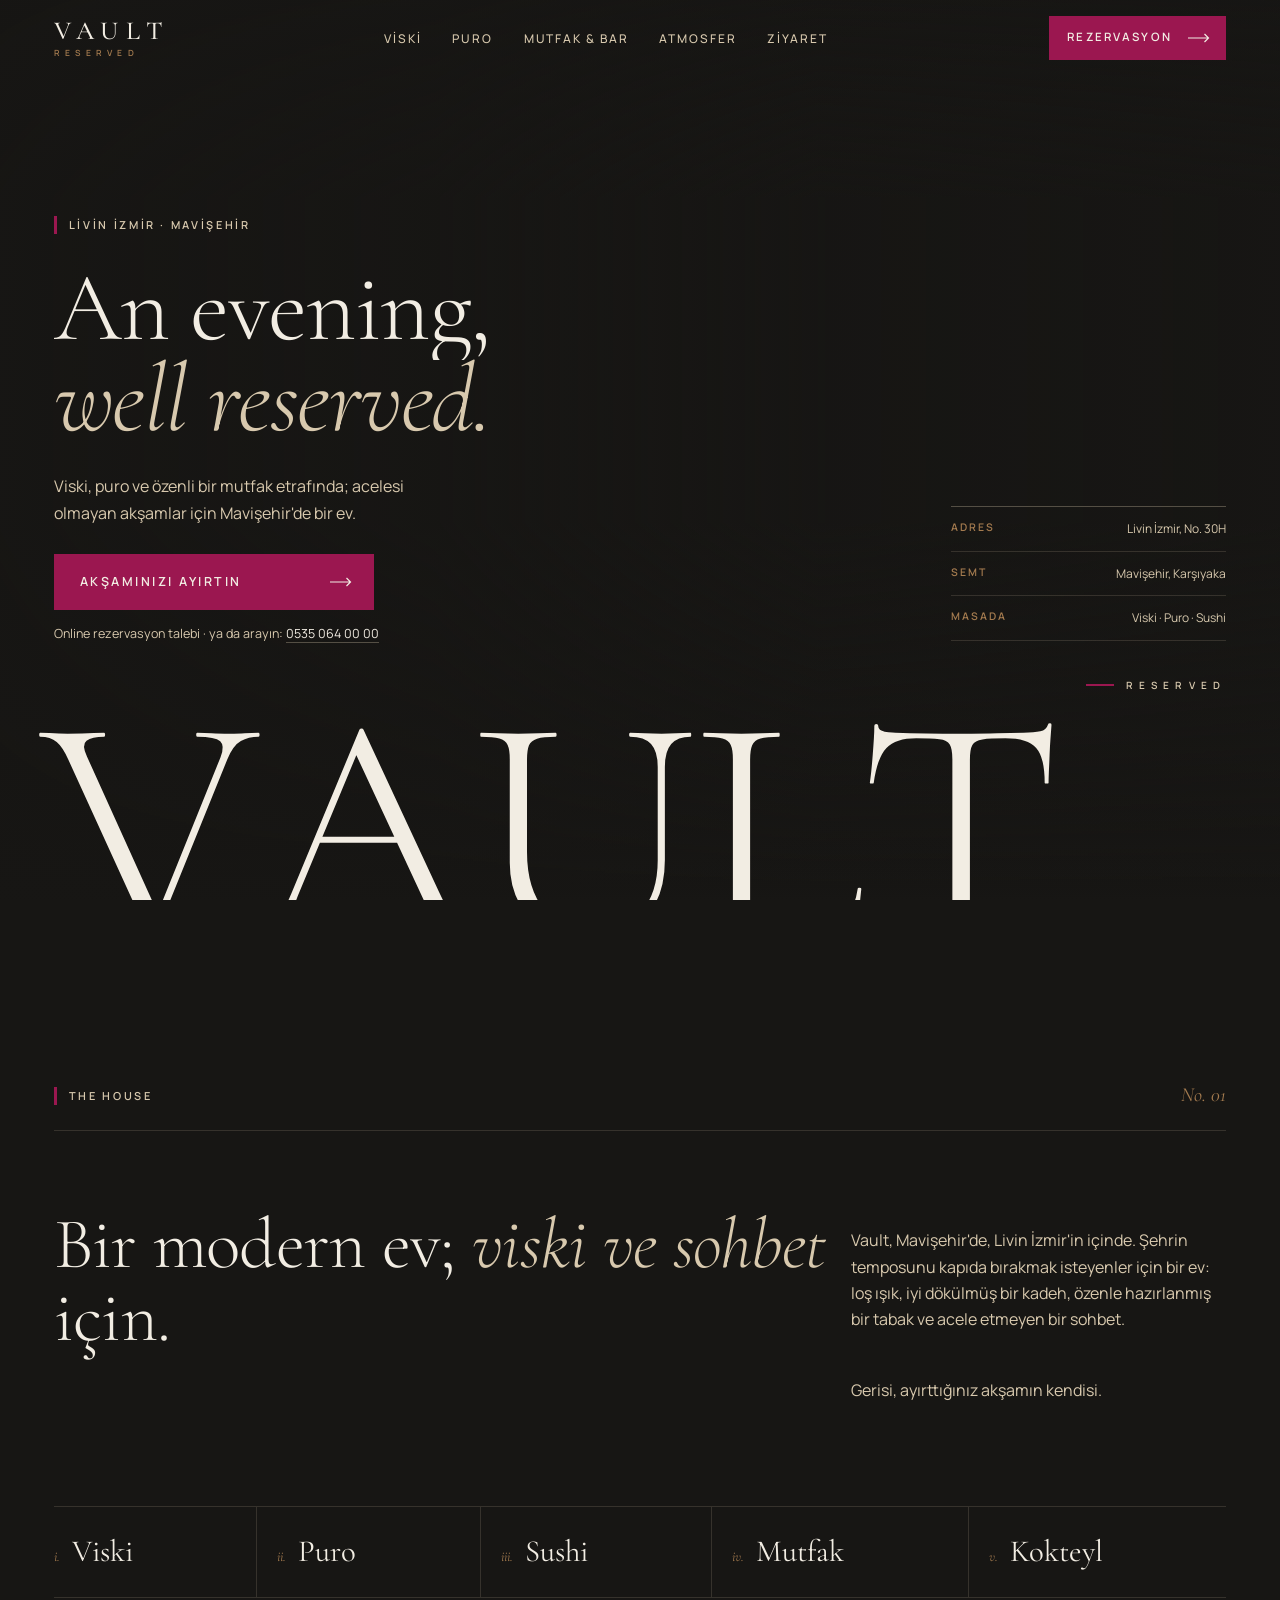
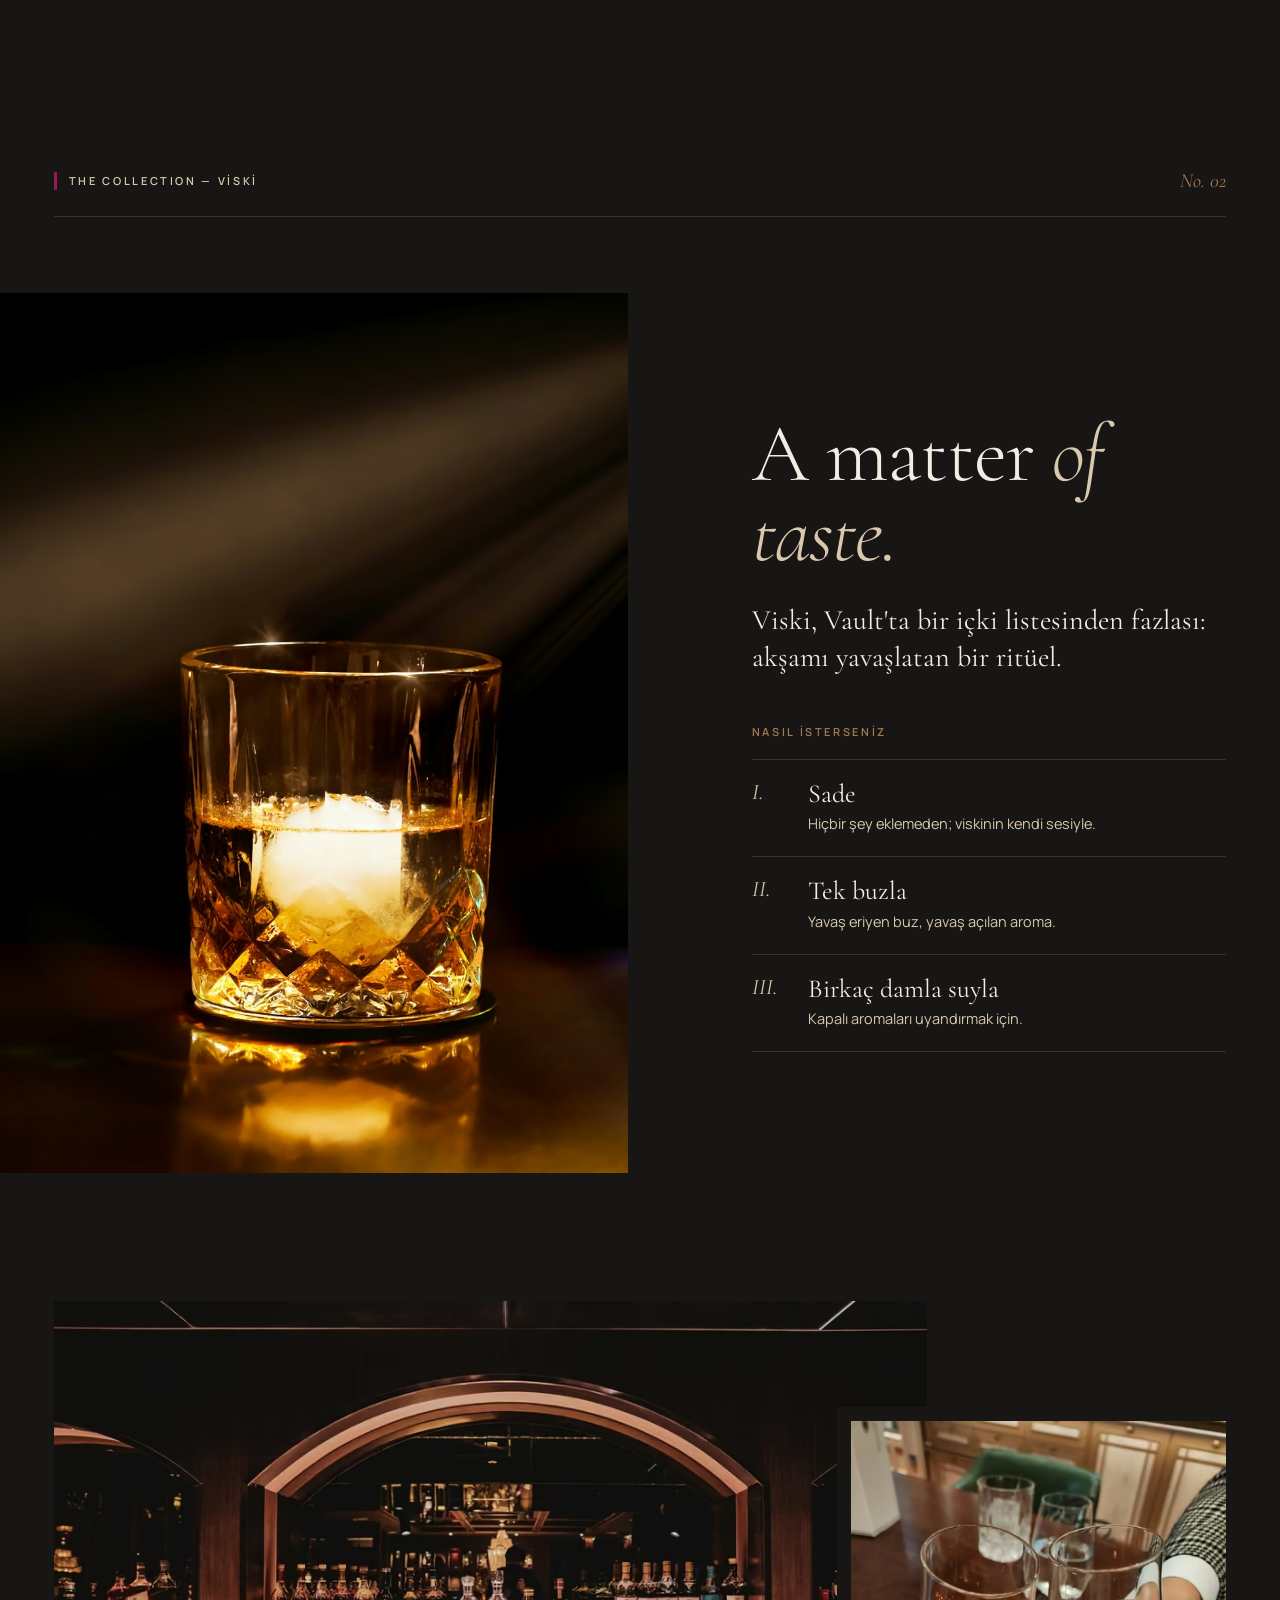
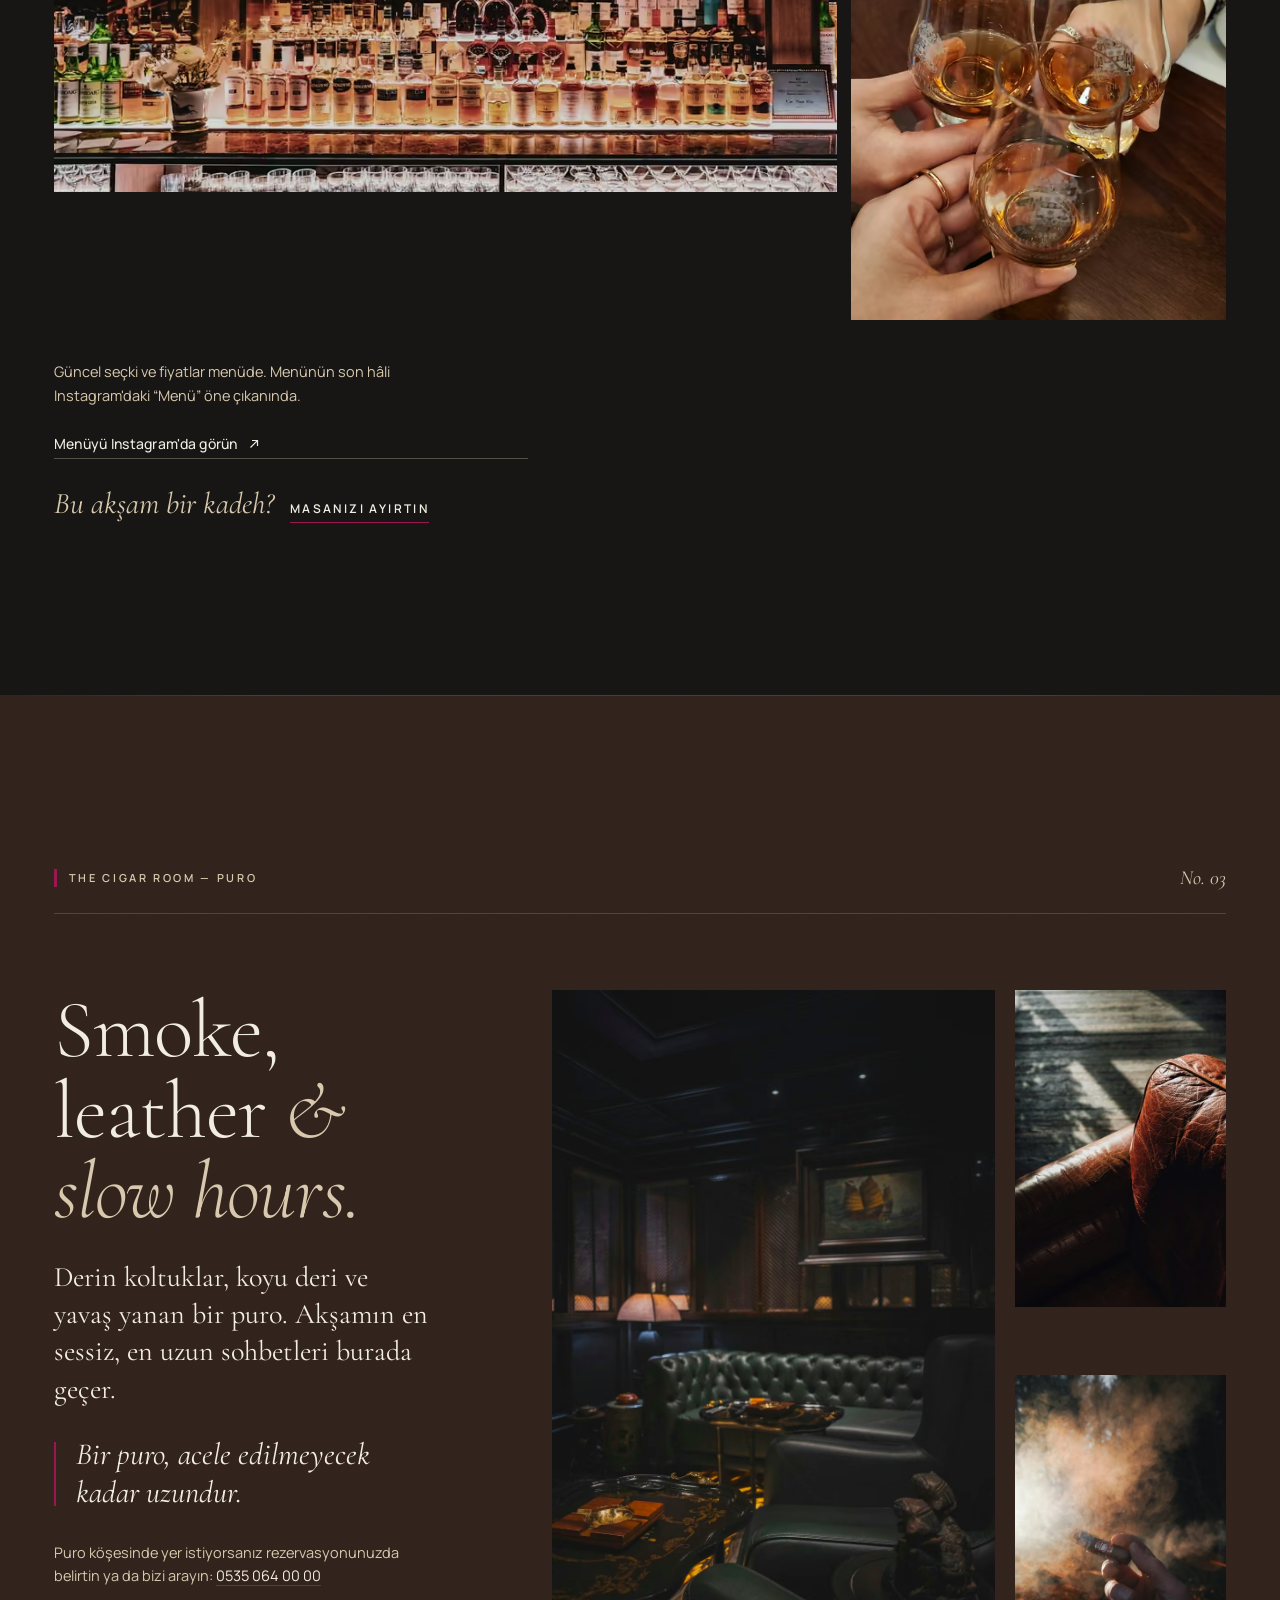
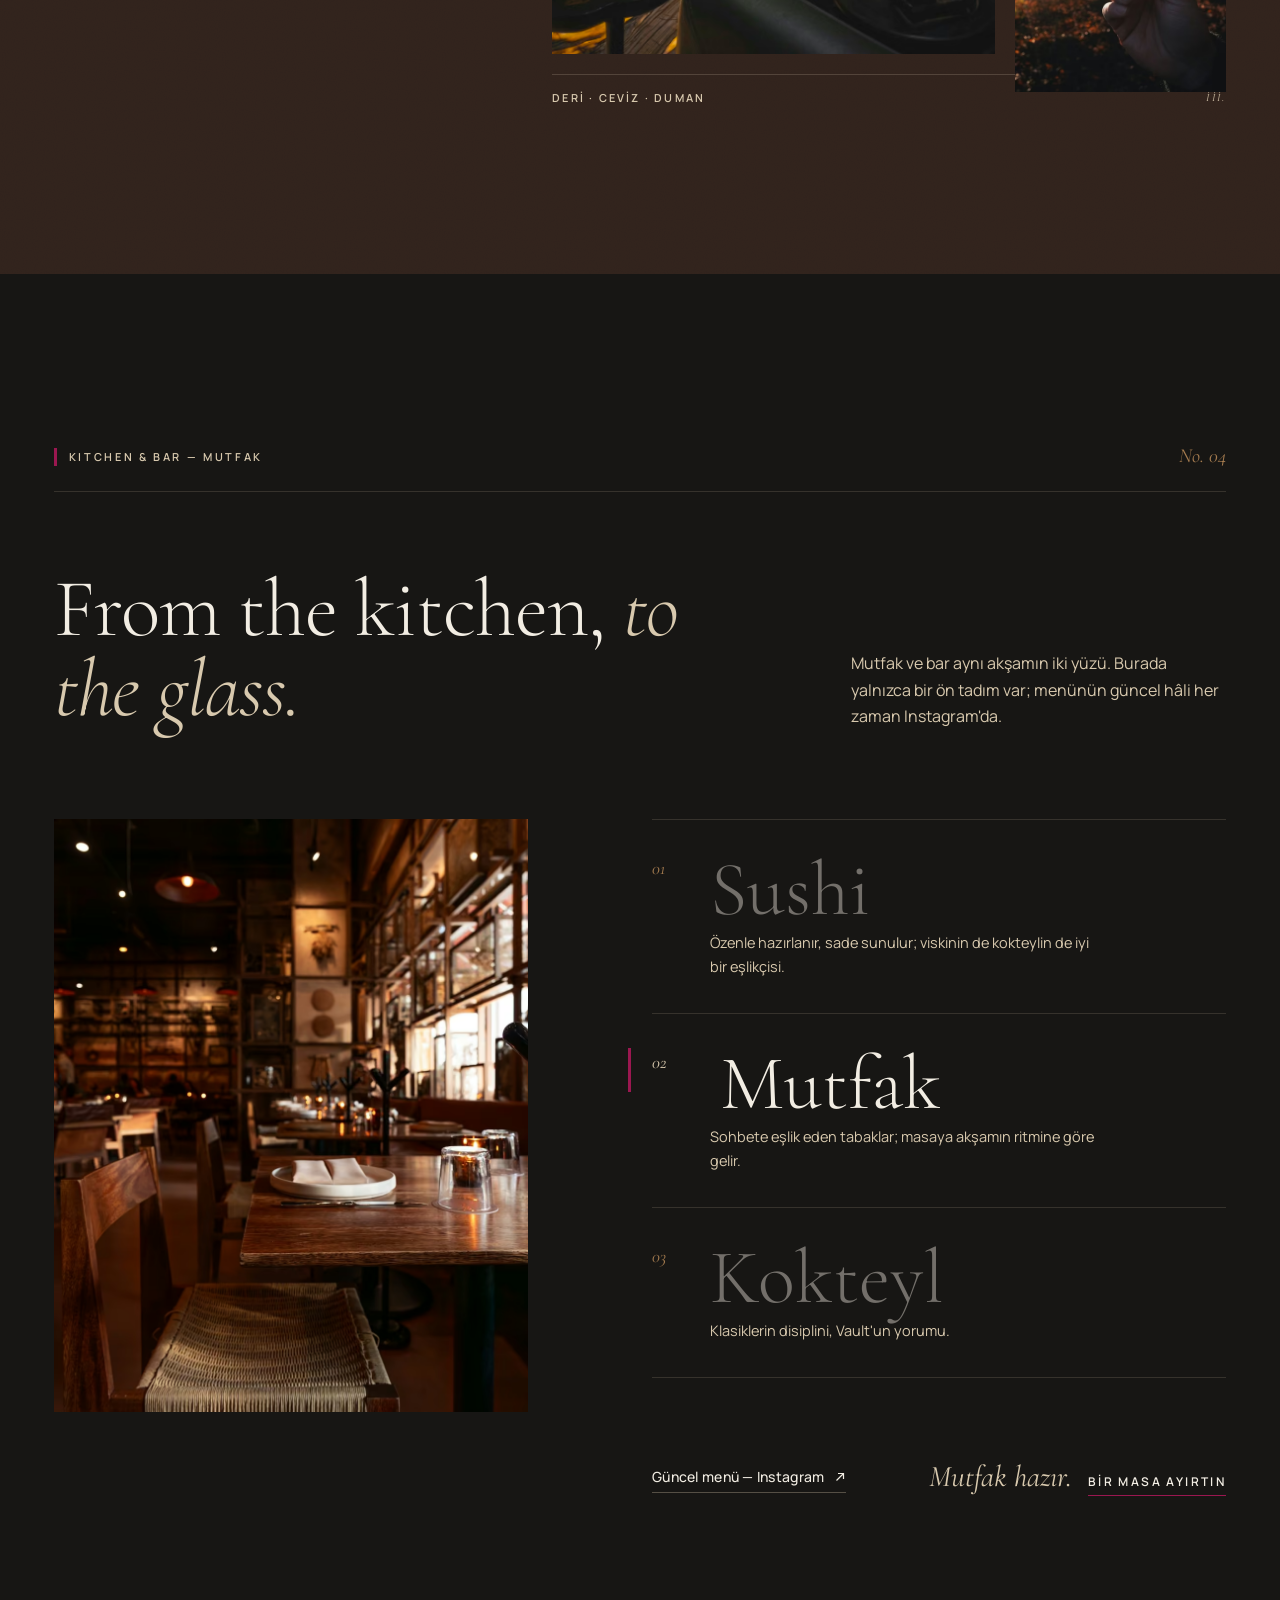
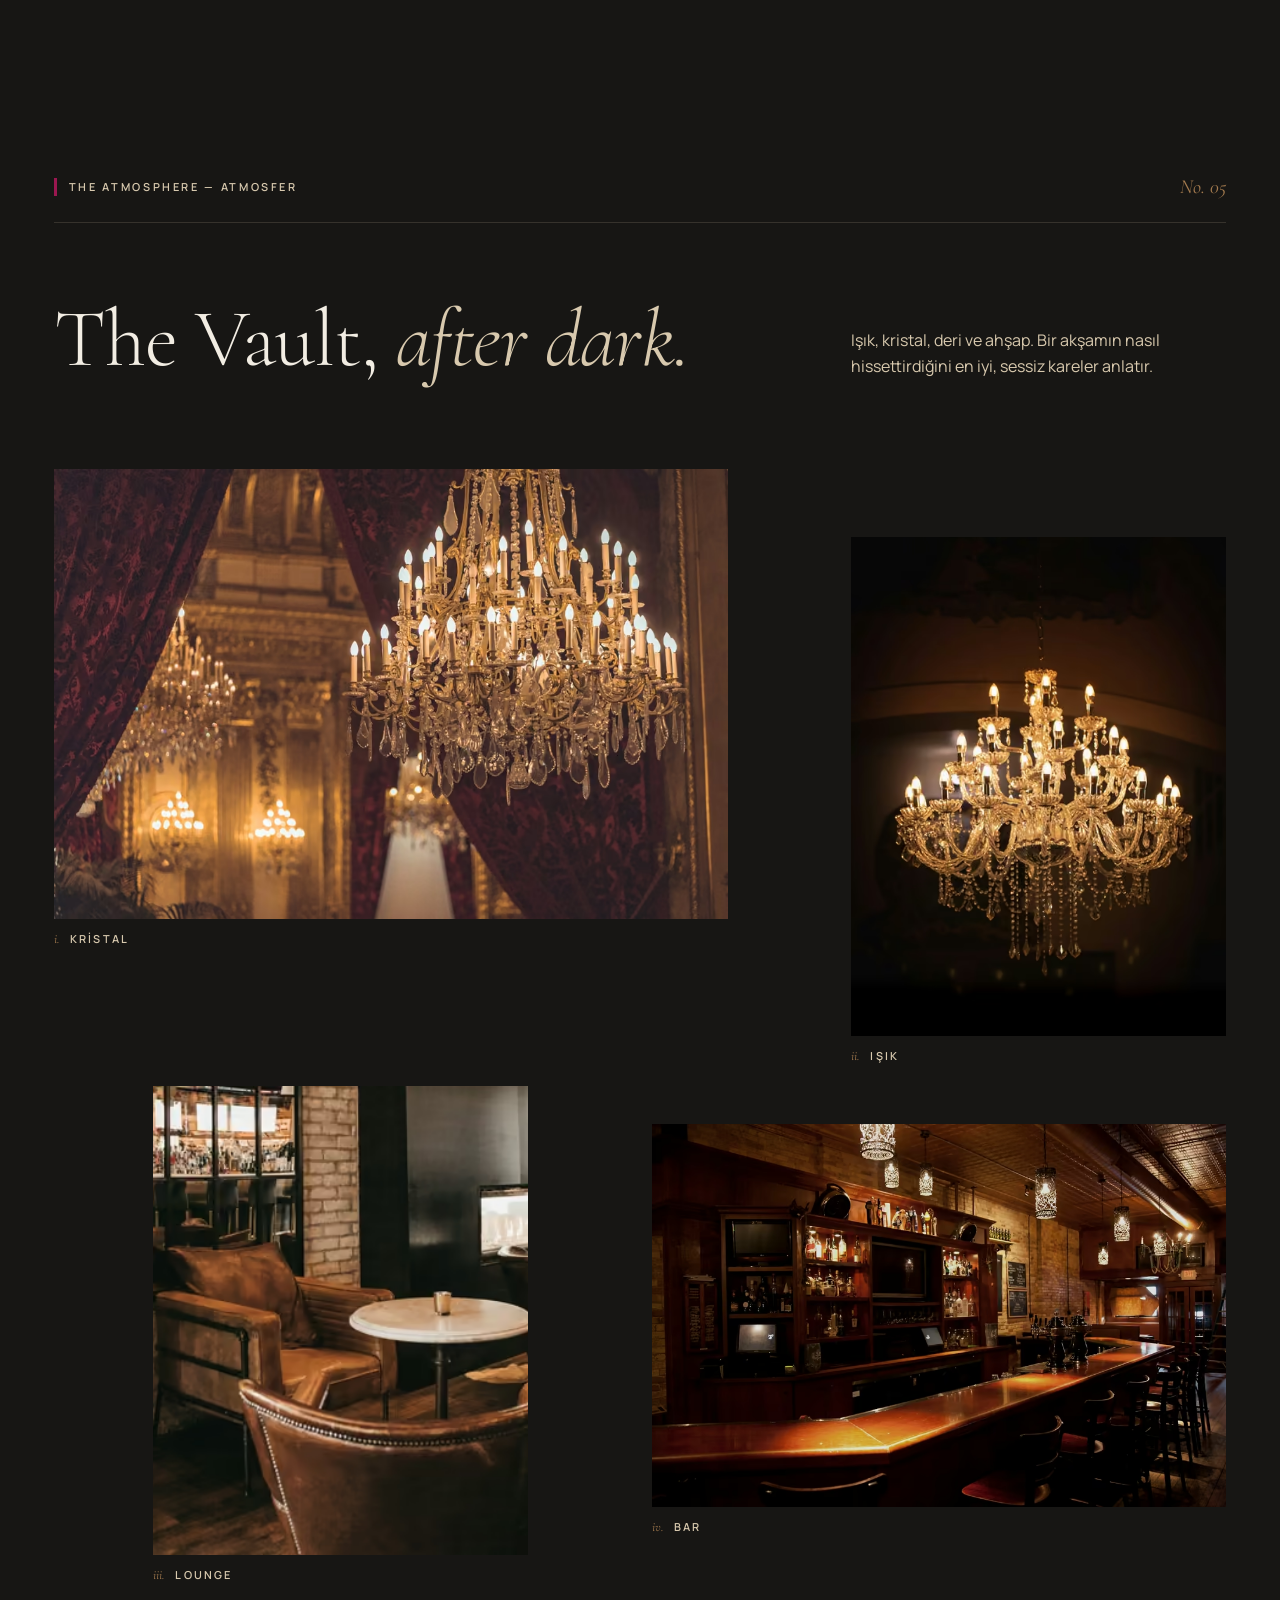
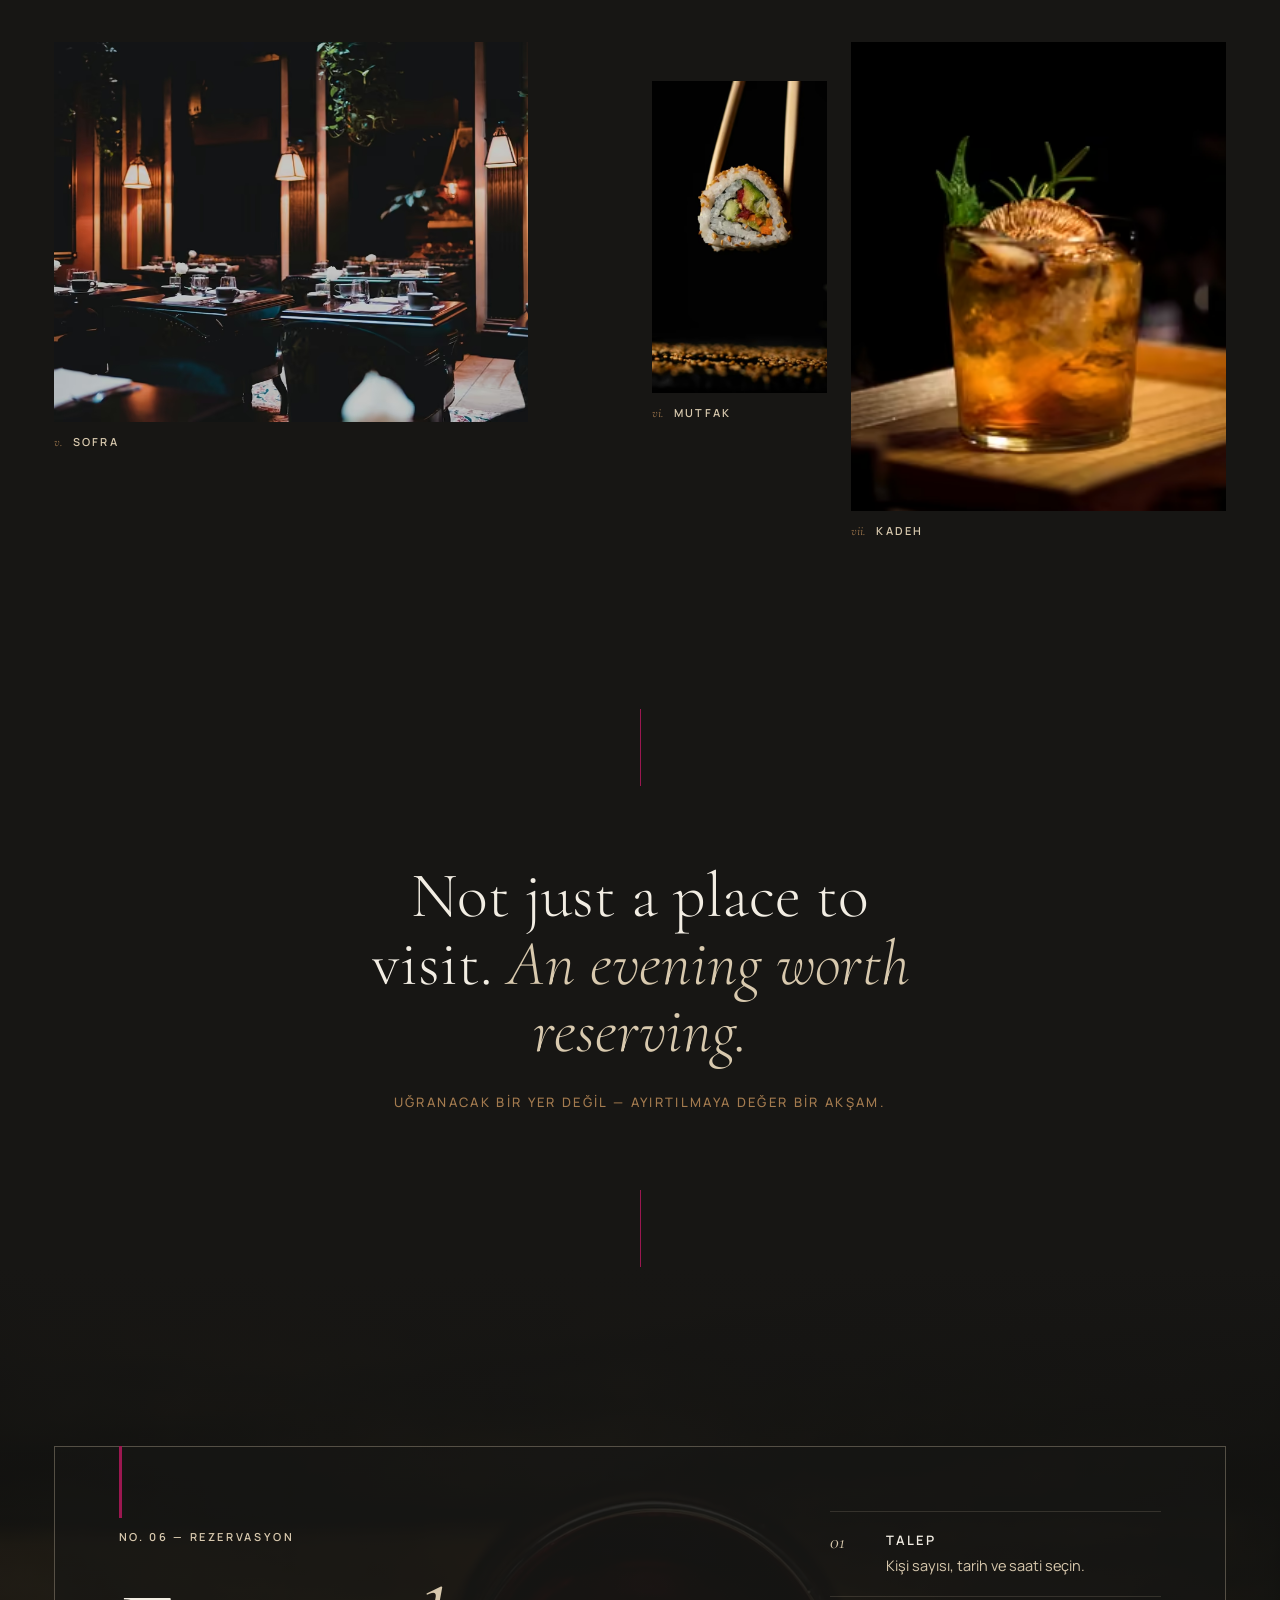
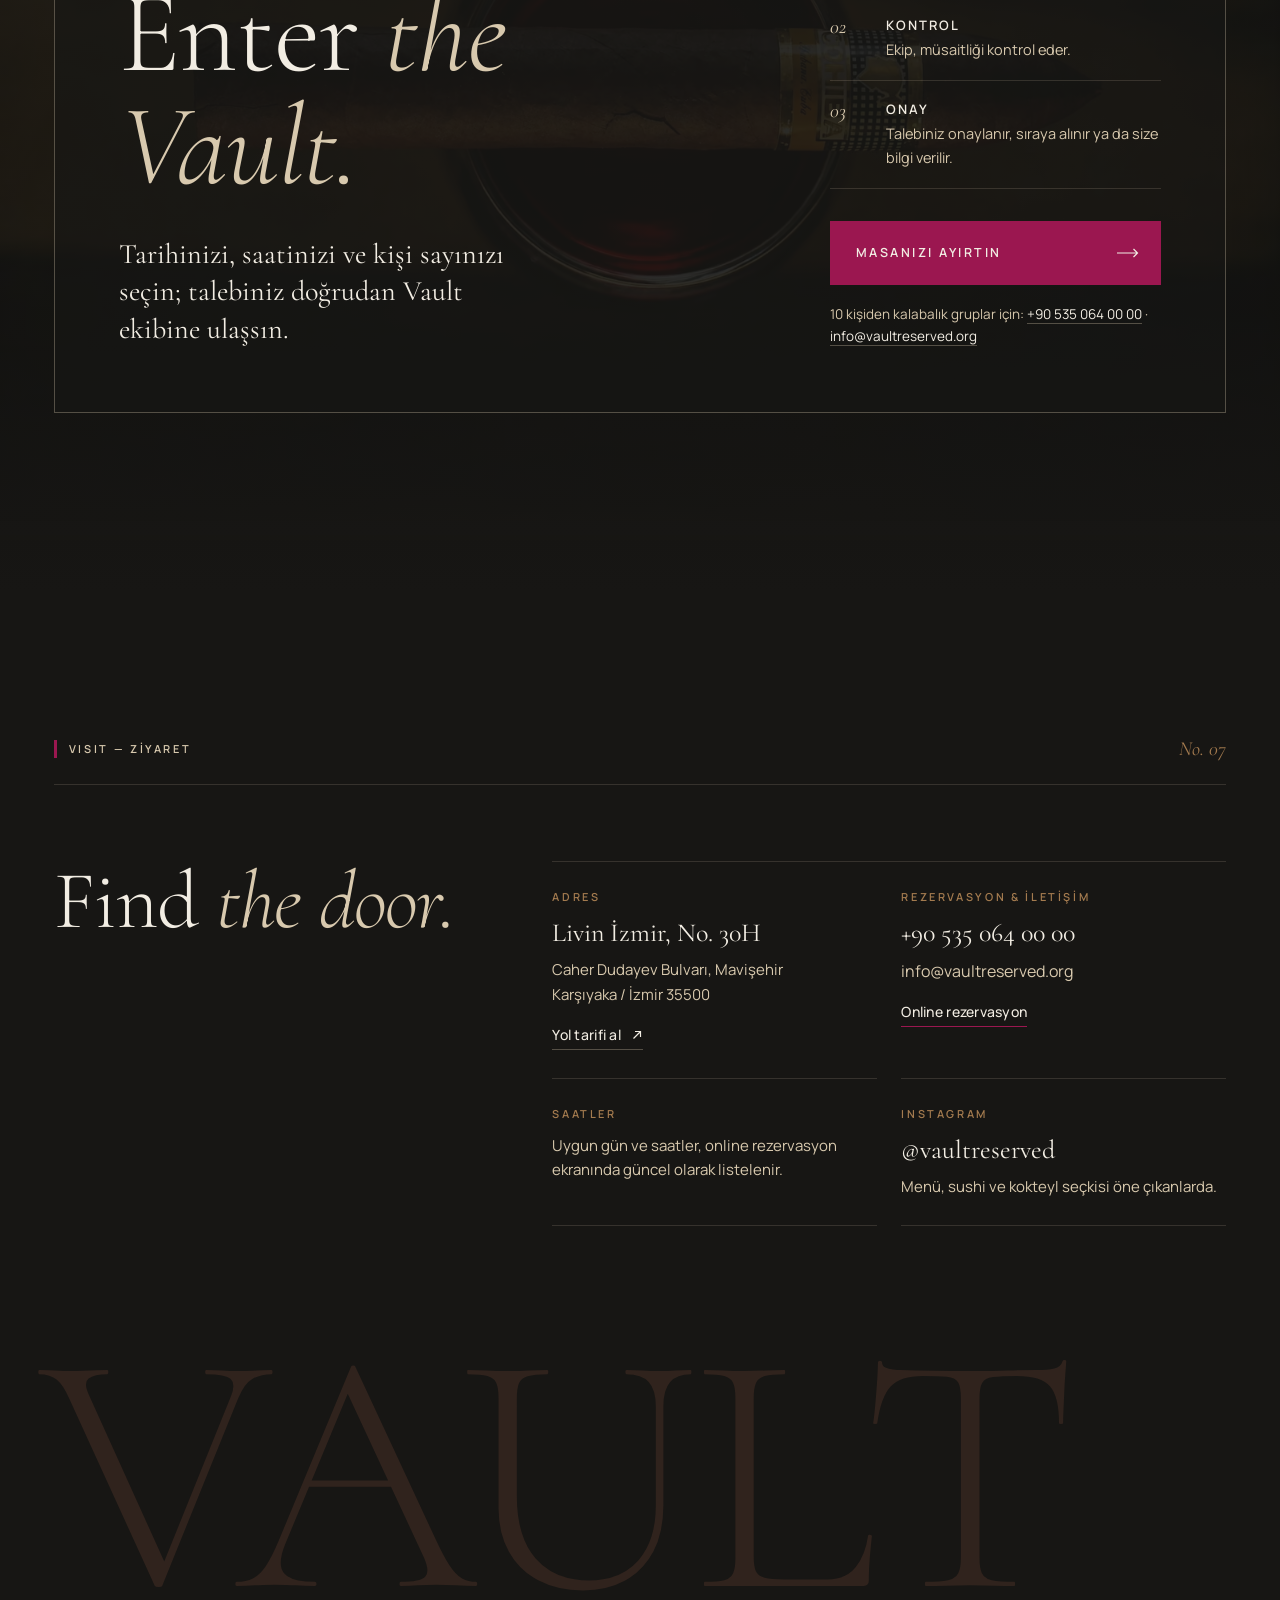
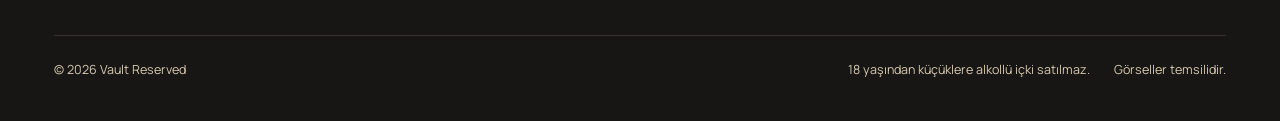
==== index.html @ 233e77c3 "Build Vault Reserved website Single-page, reservation-focused site for Vault (Livin İzmir, Mavişehir" ====
<!doctype html>
<html lang="tr">
<head>
  <meta charset="utf-8">
  <meta name="viewport" content="width=device-width, initial-scale=1, viewport-fit=cover">
  <title>Vault Reserved — Viski, Puro & Mutfak | Mavişehir, İzmir</title>
  <meta name="description" content="Vault Reserved: Livin İzmir'de, Mavişehir'de viski, puro, sushi ve kokteyl etrafında kurulan bir akşam. Masanızı online ayırtın.">
  <meta name="theme-color" content="#171614">
  <meta name="format-detection" content="telephone=no">
  <link rel="icon" href="favicon.svg" type="image/svg+xml">
  <link rel="apple-touch-icon" href="apple-touch-icon.png">

  <meta property="og:type" content="website">
  <meta property="og:locale" content="tr_TR">
  <meta property="og:site_name" content="Vault Reserved">
  <meta property="og:title" content="Vault Reserved — An evening, well reserved.">
  <meta property="og:description" content="Mavişehir, Livin İzmir'de viski, puro ve özenli bir mutfak. Masanızı online ayırtın.">
  <meta property="og:image" content="assets/img/og.jpg">
  <meta property="og:image:width" content="1200">
  <meta property="og:image:height" content="630">
  <meta name="twitter:card" content="summary_large_image">

  <link rel="preconnect" href="https://checkandplace.com">
  <link rel="preload" href="assets/fonts/cormorant-latin.woff2" as="font" type="font/woff2" crossorigin>
  <link rel="preload" href="assets/fonts/manrope-latin.woff2" as="font" type="font/woff2" crossorigin>
  <link rel="preload" as="image" type="image/avif" href="assets/img/hero-portrait-900.avif" media="(max-width: 767px) and (orientation: portrait)" fetchpriority="high">
  <link rel="preload" as="image" type="image/avif" imagesrcset="assets/img/hero-960.avif 960w, assets/img/hero-1600.avif 1600w, assets/img/hero-2400.avif 2400w" imagesizes="100vw" media="(min-width: 768px), (orientation: landscape)" fetchpriority="high">

  <link rel="stylesheet" href="assets/css/main.css">
  <script>document.documentElement.classList.add('js')</script>

  <script type="application/ld+json">
  {
    "@context": "https://schema.org",
    "@type": ["Restaurant", "BarOrPub"],
    "name": "Vault Reserved",
    "alternateName": "VAULT",
    "description": "Bir modern ev, viski ve sohbet için. Mavişehir, Livin İzmir'de viski, puro, sushi ve kokteyl.",
    "servesCuisine": ["Sushi"],
    "telephone": "+90 535 064 00 00",
    "email": "info@vaultreserved.org",
    "acceptsReservations": "https://checkandplace.com/public/request/vault/vault/077973045f6b?template=2&background=full&font=mono-space&campaignCode=online",
    "address": {
      "@type": "PostalAddress",
      "streetAddress": "Caher Dudayev Bulvarı, Livin İzmir No: 30H",
      "addressLocality": "Karşıyaka",
      "addressRegion": "İzmir",
      "postalCode": "35500",
      "addressCountry": "TR"
    },
    "sameAs": ["https://www.instagram.com/vaultreserved/"]
  }
  </script>
</head>
<body>
  <svg width="0" height="0" style="position:absolute" aria-hidden="true" focusable="false">
    <symbol id="i-arrow" viewBox="0 0 22 10"><path d="M0 5h20.5M16.5 1l4 4-4 4" fill="none" stroke="currentColor" stroke-width="1.2"/></symbol>
    <symbol id="i-out" viewBox="0 0 12 12"><path d="M2.5 9.5l7-7M4 2.5h5.5V8" fill="none" stroke="currentColor" stroke-width="1.2"/></symbol>
    <symbol id="i-phone" viewBox="0 0 24 24"><path d="M5.5 3.5h3.6l1.8 4.6-2.4 1.6a11.5 11.5 0 0 0 5.8 5.8l1.6-2.4 4.6 1.8v3.6a1.9 1.9 0 0 1-2 1.9A16.6 16.6 0 0 1 3.6 5.5a1.9 1.9 0 0 1 1.9-2z" fill="none" stroke="currentColor" stroke-width="1.3" stroke-linejoin="round"/></symbol>
    <symbol id="i-close" viewBox="0 0 24 24"><path d="M5 5l14 14M19 5L5 19" fill="none" stroke="currentColor" stroke-width="1.3"/></symbol>
  </svg>

  <a class="skip-link" href="#icerik">İçeriğe geç</a>

  <!-- ================= NAV ================= -->
  <header class="nav" id="nav">
    <div class="wrap nav__inner">
      <a class="wordmark" href="#top" aria-label="Vault Reserved — sayfa başı">
        <span class="wordmark__main" aria-hidden="true">VAULT</span>
        <span class="wordmark__sub" aria-hidden="true">RESERVED</span>
      </a>
      <nav aria-label="Ana menü">
        <ul class="nav__links">
          <li><a href="#viski">Viski</a></li>
          <li><a href="#puro">Puro</a></li>
          <li><a href="#mutfak">Mutfak &amp; Bar</a></li>
          <li><a href="#atmosfer">Atmosfer</a></li>
          <li><a href="#ziyaret">Ziyaret</a></li>
        </ul>
      </nav>
      <div class="nav__actions">
        <a class="btn btn--sm nav__reserve" href="https://checkandplace.com/public/request/vault/vault/077973045f6b?template=2&amp;background=full&amp;font=mono-space&amp;campaignCode=online" target="_blank" rel="noopener" data-reserve>
          <span>Rezervasyon</span>
          <svg class="btn__arrow" aria-hidden="true"><use href="#i-arrow"/></svg>
        </a>
        <button class="nav__menu" type="button" aria-haspopup="dialog" aria-controls="menu" data-menu-open>
          <span>Menü</span>
          <span class="nav__menu-icon" aria-hidden="true"><span></span><span></span></span>
        </button>
      </div>
    </div>
  </header>

  <dialog class="menu" id="menu" aria-label="Menü">
    <div class="menu__top">
      <a class="wordmark" href="#top" data-menu-link aria-label="Vault Reserved — sayfa başı">
        <span class="wordmark__main" aria-hidden="true">VAULT</span>
        <span class="wordmark__sub" aria-hidden="true">RESERVED</span>
      </a>
      <button class="menu__close" type="button" data-menu-close>
        <span>Kapat</span>
        <svg aria-hidden="true"><use href="#i-close"/></svg>
      </button>
    </div>
    <nav class="menu__list" aria-label="Mobil menü">
      <a href="#viski" data-menu-link><span class="numeral">01</span>Viski</a>
      <a href="#puro" data-menu-link><span class="numeral">02</span>Puro</a>
      <a href="#mutfak" data-menu-link><span class="numeral">03</span>Mutfak &amp; Bar</a>
      <a href="#atmosfer" data-menu-link><span class="numeral">04</span>Atmosfer</a>
      <a href="#ziyaret" data-menu-link><span class="numeral">05</span>Ziyaret</a>
    </nav>
    <div class="menu__foot">
      <a class="btn btn--block" href="https://checkandplace.com/public/request/vault/vault/077973045f6b?template=2&amp;background=full&amp;font=mono-space&amp;campaignCode=online" target="_blank" rel="noopener" data-reserve>
        <span>Masanızı Ayırtın</span>
        <svg class="btn__arrow" aria-hidden="true"><use href="#i-arrow"/></svg>
      </a>
      <div class="menu__contact">
        <a href="tel:+905350640000">+90 535 064 00 00</a>
        <a href="https://www.instagram.com/vaultreserved/" target="_blank" rel="noopener">@vaultreserved</a>
      </div>
    </div>
  </dialog>

  <main id="icerik">
    <!-- ================= HERO ================= -->
    <section class="hero" id="top" aria-labelledby="hero-title">
      <div class="hero__media">
        <picture>
          <source media="(max-width: 767px) and (orientation: portrait)" type="image/avif" srcset="assets/img/hero-portrait-600.avif 600w, assets/img/hero-portrait-900.avif 900w" sizes="100vw">
          <source media="(max-width: 767px) and (orientation: portrait)" type="image/webp" srcset="assets/img/hero-portrait-600.webp 600w, assets/img/hero-portrait-900.webp 900w" sizes="100vw">
          <source type="image/avif" srcset="assets/img/hero-960.avif 960w, assets/img/hero-1600.avif 1600w, assets/img/hero-2400.avif 2400w" sizes="100vw">
          <source type="image/webp" srcset="assets/img/hero-960.webp 960w, assets/img/hero-1600.webp 1600w, assets/img/hero-2400.webp 2400w" sizes="100vw">
          <img src="assets/img/hero-1600.webp" width="2600" height="1733" alt="Loş ışıklı bar; arkada aydınlatılmış viski rafları, önde ahşap bar tabureleri" fetchpriority="high" decoding="async">
        </picture>
      </div>

      <div class="wrap hero__inner">
        <div class="hero__brand" aria-hidden="true">
          <div class="hero__mast"><span style="--i:0">V</span><span style="--i:1">A</span><span style="--i:2">U</span><span style="--i:3">L</span><span style="--i:4">T</span></div>
          <div class="hero__reserved hero__fade" style="--d:900ms">RESERVED</div>
        </div>

        <div class="hero__content">
          <p class="eyebrow eyebrow--ribbon hero__fade" style="--d:200ms">Livin İzmir · Mavişehir</p>
          <h1 class="hero__title" id="hero-title" lang="en">
            <span class="line"><span>An evening,</span></span>
            <span class="line"><span><em>well reserved.</em></span></span>
          </h1>
          <p class="hero__sub hero__fade" style="--d:520ms">Viski, puro ve özenli bir mutfak etrafında; acelesi olmayan akşamlar için Mavişehir'de bir ev.</p>
          <div class="hero__cta hero__fade" style="--d:680ms" id="hero-cta">
            <a class="btn" href="https://checkandplace.com/public/request/vault/vault/077973045f6b?template=2&amp;background=full&amp;font=mono-space&amp;campaignCode=online" target="_blank" rel="noopener" data-reserve>
              <span>Akşamınızı Ayırtın</span>
              <svg class="btn__arrow" aria-hidden="true"><use href="#i-arrow"/></svg>
            </a>
            <p class="hero__note">Online rezervasyon talebi · ya da arayın: <a href="tel:+905350640000">0535 064 00 00</a></p>
          </div>
        </div>

        <dl class="hero__meta hero__fade" style="--d:820ms">
          <div><dt>Adres</dt><dd>Livin İzmir, No. 30H</dd></div>
          <div><dt>Semt</dt><dd>Mavişehir, Karşıyaka</dd></div>
          <div><dt>Masada</dt><dd>Viski · Puro · Sushi</dd></div>
        </dl>
      </div>
    </section>

    <!-- ================= 01 THE HOUSE ================= -->
    <section class="section house" id="ev" aria-labelledby="ev-title">
      <div class="wrap">
        <div class="section-head" data-reveal>
          <span class="eyebrow eyebrow--ribbon" lang="en">The House</span>
          <span class="numeral">No. 01</span>
        </div>
        <div class="house__grid">
          <h2 class="house__statement" id="ev-title" data-reveal>Bir modern ev; <em>viski ve sohbet</em> için.</h2>
          <div class="house__copy" data-reveal style="--d:150ms">
            <p class="body">Vault, Mavişehir'de, Livin İzmir'in içinde. Şehrin temposunu kapıda bırakmak isteyenler için bir ev: loş ışık, iyi dökülmüş bir kadeh, özenle hazırlanmış bir tabak ve acele etmeyen bir sohbet.</p>
            <p class="body">Gerisi, ayırttığınız akşamın kendisi.</p>
          </div>
        </div>
        <ul class="index-strip" data-reveal aria-label="Vault'ta">
          <li><span class="numeral">i.</span>Viski</li>
          <li><span class="numeral">ii.</span>Puro</li>
          <li><span class="numeral">iii.</span>Sushi</li>
          <li><span class="numeral">iv.</span>Mutfak</li>
          <li><span class="numeral">v.</span>Kokteyl</li>
        </ul>
      </div>
    </section>

    <!-- ================= 02 WHISKY ================= -->
    <section class="section whisky" id="viski" aria-labelledby="viski-title">
      <div class="wrap">
        <div class="section-head" data-reveal>
          <span class="eyebrow eyebrow--ribbon"><span><span lang="en">The Collection</span> — Viski</span></span>
          <span class="numeral">No. 02</span>
        </div>

        <div class="whisky__grid">
          <figure class="media whisky__portrait" data-reveal="image">
            <picture><source type="image/avif" srcset="assets/img/whisky-sphere-480.avif 480w, assets/img/whisky-sphere-960.avif 960w, assets/img/whisky-sphere-1600.avif 1600w" sizes="(min-width: 1024px) 50vw, 100vw"><source type="image/webp" srcset="assets/img/whisky-sphere-480.webp 480w, assets/img/whisky-sphere-960.webp 960w, assets/img/whisky-sphere-1600.webp 1600w" sizes="(min-width: 1024px) 50vw, 100vw"><img src="assets/img/whisky-sphere-960.webp" width="1800" height="2520" alt="Koyu zeminde, büyük buz küreli kristal kadehte viski" loading="lazy" decoding="async"></picture>
          </figure>
          <div class="whisky__text">
            <h2 class="display h2" id="viski-title" lang="en" data-reveal>A matter <em>of taste.</em></h2>
            <p class="lead" data-reveal style="--d:120ms">Viski, Vault'ta bir içki listesinden fazlası: akşamı yavaşlatan bir ritüel.</p>
            <div data-reveal style="--d:200ms">
              <p class="ritual__title">Nasıl isterseniz</p>
              <ol class="ritual">
                <li><span class="numeral">I.</span><strong>Sade</strong><span>Hiçbir şey eklemeden; viskinin kendi sesiyle.</span></li>
                <li><span class="numeral">II.</span><strong>Tek buzla</strong><span>Yavaş eriyen buz, yavaş açılan aroma.</span></li>
                <li><span class="numeral">III.</span><strong>Birkaç damla suyla</strong><span>Kapalı aromaları uyandırmak için.</span></li>
              </ol>
            </div>
          </div>
        </div>

        <div class="whisky__collage">
          <figure class="media whisky__wide" data-reveal="image">
            <picture><source type="image/avif" srcset="assets/img/backbar-480.avif 480w, assets/img/backbar-960.avif 960w, assets/img/backbar-1600.avif 1600w" sizes="(min-width: 1024px) 75vw, 100vw"><source type="image/webp" srcset="assets/img/backbar-480.webp 480w, assets/img/backbar-960.webp 960w, assets/img/backbar-1600.webp 1600w" sizes="(min-width: 1024px) 75vw, 100vw"><img src="assets/img/backbar-960.webp" width="2000" height="1333" alt="Kemerli, ışıklı arka bar ve raflarda sıralanmış şişeler" loading="lazy" decoding="async"></picture>
          </figure>
          <figure class="media whisky__inset" data-reveal="image" style="--d:200ms">
            <picture><source type="image/avif" srcset="assets/img/toast-480.avif 480w, assets/img/toast-960.avif 960w, assets/img/toast-1600.avif 1600w" sizes="(min-width: 1024px) 33vw, 52vw"><source type="image/webp" srcset="assets/img/toast-480.webp 480w, assets/img/toast-960.webp 960w, assets/img/toast-1600.webp 1600w" sizes="(min-width: 1024px) 33vw, 52vw"><img src="assets/img/toast-960.webp" width="1600" height="2133" alt="Viski kadehleriyle kadeh tokuşturan eller" loading="lazy" decoding="async"></picture>
          </figure>
          <div class="whisky__note" data-reveal>
            <p>Güncel seçki ve fiyatlar menüde. Menünün son hâli Instagram'daki “Menü” öne çıkanında.</p>
            <a class="link-line link-line--quiet" href="https://www.instagram.com/vaultreserved/" target="_blank" rel="noopener">Menüyü Instagram'da görün <svg aria-hidden="true"><use href="#i-out"/></svg></a>
            <p class="prompt">Bu akşam bir kadeh? <a class="link-line" href="https://checkandplace.com/public/request/vault/vault/077973045f6b?template=2&amp;background=full&amp;font=mono-space&amp;campaignCode=online" target="_blank" rel="noopener" data-reserve>Masanızı ayırtın</a></p>
          </div>
        </div>
      </div>
    </section>

    <!-- ================= 03 CIGAR ROOM ================= -->
    <section class="section cigar" id="puro" aria-labelledby="puro-title">
      <div class="wrap">
        <div class="section-head" data-reveal>
          <span class="eyebrow eyebrow--ribbon"><span><span lang="en">The Cigar Room</span> — Puro</span></span>
          <span class="numeral">No. 03</span>
        </div>
        <div class="cigar__grid">
          <div class="cigar__text">
            <h2 class="display h2" id="puro-title" lang="en" data-reveal>Smoke, leather <em>&amp; slow hours.</em></h2>
            <p class="lead" data-reveal style="--d:120ms">Derin koltuklar, koyu deri ve yavaş yanan bir puro. Akşamın en sessiz, en uzun sohbetleri burada geçer.</p>
            <blockquote class="cigar__quote" data-reveal style="--d:200ms">
              <p>Bir puro, acele edilmeyecek kadar uzundur.</p>
            </blockquote>
            <p class="cigar__aside" data-reveal style="--d:260ms">Puro köşesinde yer istiyorsanız rezervasyonunuzda belirtin ya da bizi arayın: <a href="tel:+905350640000">0535 064 00 00</a></p>
          </div>
          <div class="cigar__frames">
            <figure class="media cigar__room" data-reveal="image">
              <picture><source type="image/avif" srcset="assets/img/cigar-room-480.avif 480w, assets/img/cigar-room-960.avif 960w, assets/img/cigar-room-1600.avif 1600w" sizes="(min-width: 1024px) 38vw, 66vw"><source type="image/webp" srcset="assets/img/cigar-room-480.webp 480w, assets/img/cigar-room-960.webp 960w, assets/img/cigar-room-1600.webp 1600w" sizes="(min-width: 1024px) 38vw, 66vw"><img src="assets/img/cigar-room-960.webp" width="1600" height="2400" alt="Koyu renk Chesterfield koltuklar ve loş lambalarla döşenmiş bir oda" loading="lazy" decoding="async"></picture>
            </figure>
            <figure class="media cigar__leather" data-reveal="image" style="--d:160ms">
              <picture><source type="image/avif" srcset="assets/img/leather-480.avif 480w, assets/img/leather-960.avif 960w, assets/img/leather-1400.avif 1400w" sizes="(min-width: 1024px) 18vw, 33vw"><source type="image/webp" srcset="assets/img/leather-480.webp 480w, assets/img/leather-960.webp 960w, assets/img/leather-1400.webp 1400w" sizes="(min-width: 1024px) 18vw, 33vw"><img src="assets/img/leather-960.webp" width="1400" height="2100" alt="Gün ışığında eskitilmiş kahverengi deri koltuk dokusu" loading="lazy" decoding="async"></picture>
            </figure>
            <figure class="media cigar__smoke" data-reveal="image" style="--d:280ms">
              <picture><source type="image/avif" srcset="assets/img/cigar-smoke-480.avif 480w, assets/img/cigar-smoke-960.avif 960w, assets/img/cigar-smoke-1400.avif 1400w" sizes="(min-width: 1024px) 18vw, 33vw"><source type="image/webp" srcset="assets/img/cigar-smoke-480.webp 480w, assets/img/cigar-smoke-960.webp 960w, assets/img/cigar-smoke-1400.webp 1400w" sizes="(min-width: 1024px) 18vw, 33vw"><img src="assets/img/cigar-smoke-960.webp" width="1400" height="2099" alt="Elde tutulan yanan bir puro ve yükselen duman" loading="lazy" decoding="async"></picture>
            </figure>
            <p class="cigar__label caption" data-reveal><span>Deri · Ceviz · Duman</span><span class="numeral">iii.</span></p>
          </div>
        </div>
      </div>
    </section>

    <!-- ================= 04 KITCHEN & BAR ================= -->
    <section class="section kitchen" id="mutfak" aria-labelledby="mutfak-title">
      <div class="wrap">
        <div class="section-head" data-reveal>
          <span class="eyebrow eyebrow--ribbon"><span><span lang="en">Kitchen &amp; Bar</span> — Mutfak</span></span>
          <span class="numeral">No. 04</span>
        </div>
        <div class="kitchen__intro">
          <h2 class="display h2" id="mutfak-title" lang="en" data-reveal>From the kitchen, <em>to the glass.</em></h2>
          <p class="body" data-reveal style="--d:120ms">Mutfak ve bar aynı akşamın iki yüzü. Burada yalnızca bir ön tadım var; menünün güncel hâli her zaman Instagram'da.</p>
        </div>

        <div class="kitchen__layout">
          <div class="kitchen__stage" aria-hidden="true">
            <div class="media is-active" data-stage="0"><picture><source type="image/avif" srcset="assets/img/sushi-platter-480.avif 480w, assets/img/sushi-platter-960.avif 960w, assets/img/sushi-platter-1600.avif 1600w" sizes="(min-width: 1024px) 40vw, 1px"><source type="image/webp" srcset="assets/img/sushi-platter-480.webp 480w, assets/img/sushi-platter-960.webp 960w, assets/img/sushi-platter-1600.webp 1600w" sizes="(min-width: 1024px) 40vw, 1px"><img src="assets/img/sushi-platter-960.webp" width="1800" height="1200" alt="Siyah taş tabakta sıralanmış nigiri ve maki" loading="lazy" decoding="async"></picture></div>
            <div class="media" data-stage="1"><picture><source type="image/avif" srcset="assets/img/tables-480.avif 480w, assets/img/tables-960.avif 960w, assets/img/tables-1400.avif 1400w" sizes="(min-width: 1024px) 40vw, 1px"><source type="image/webp" srcset="assets/img/tables-480.webp 480w, assets/img/tables-960.webp 960w, assets/img/tables-1400.webp 1400w" sizes="(min-width: 1024px) 40vw, 1px"><img src="assets/img/tables-960.webp" width="1400" height="2100" alt="Ahşap masada servis tabağı ve özenli bir sofra düzeni" loading="lazy" decoding="async"></picture></div>
            <div class="media" data-stage="2"><picture><source type="image/avif" srcset="assets/img/cocktail-red-480.avif 480w, assets/img/cocktail-red-960.avif 960w, assets/img/cocktail-red-1600.avif 1600w" sizes="(min-width: 1024px) 40vw, 1px"><source type="image/webp" srcset="assets/img/cocktail-red-480.webp 480w, assets/img/cocktail-red-960.webp 960w, assets/img/cocktail-red-1600.webp 1600w" sizes="(min-width: 1024px) 40vw, 1px"><img src="assets/img/cocktail-red-960.webp" width="1600" height="2000" alt="Koyu zeminde ahşap masada köpüklü, kırmızı tonlu kokteyl" loading="lazy" decoding="async"></picture></div>
          </div>

          <ol class="chapters">
            <li class="chapter is-active" data-chapter="0">
              <figure class="media chapter__media" data-reveal="image"><picture><source type="image/avif" srcset="assets/img/sushi-roll-480.avif 480w, assets/img/sushi-roll-960.avif 960w, assets/img/sushi-roll-1400.avif 1400w" sizes="(max-width: 1023px) 100vw, 1px"><source type="image/webp" srcset="assets/img/sushi-roll-480.webp 480w, assets/img/sushi-roll-960.webp 960w, assets/img/sushi-roll-1400.webp 1400w" sizes="(max-width: 1023px) 100vw, 1px"><img src="assets/img/sushi-roll-960.webp" width="1400" height="2520" alt="Yemek çubuklarıyla tutulan bir sushi rulosu" loading="lazy" decoding="async"></picture></figure>
              <div class="chapter__head" data-reveal>
                <span class="numeral">01</span>
                <h3 class="chapter__name">Sushi</h3>
                <p class="chapter__desc">Özenle hazırlanır, sade sunulur; viskinin de kokteylin de iyi bir eşlikçisi.</p>
              </div>
            </li>
            <li class="chapter" data-chapter="1">
              <figure class="media chapter__media" data-reveal="image"><picture><source type="image/avif" srcset="assets/img/tables-480.avif 480w, assets/img/tables-960.avif 960w, assets/img/tables-1400.avif 1400w" sizes="(max-width: 1023px) 100vw, 1px"><source type="image/webp" srcset="assets/img/tables-480.webp 480w, assets/img/tables-960.webp 960w, assets/img/tables-1400.webp 1400w" sizes="(max-width: 1023px) 100vw, 1px"><img src="assets/img/tables-960.webp" width="1400" height="2100" alt="Ahşap masada servis tabağı ve özenli bir sofra düzeni" loading="lazy" decoding="async"></picture></figure>
              <div class="chapter__head" data-reveal>
                <span class="numeral">02</span>
                <h3 class="chapter__name">Mutfak</h3>
                <p class="chapter__desc">Sohbete eşlik eden tabaklar; masaya akşamın ritmine göre gelir.</p>
              </div>
            </li>
            <li class="chapter" data-chapter="2">
              <figure class="media chapter__media" data-reveal="image"><picture><source type="image/avif" srcset="assets/img/cocktail-red-480.avif 480w, assets/img/cocktail-red-960.avif 960w, assets/img/cocktail-red-1600.avif 1600w" sizes="(max-width: 1023px) 100vw, 1px"><source type="image/webp" srcset="assets/img/cocktail-red-480.webp 480w, assets/img/cocktail-red-960.webp 960w, assets/img/cocktail-red-1600.webp 1600w" sizes="(max-width: 1023px) 100vw, 1px"><img src="assets/img/cocktail-red-960.webp" width="1600" height="2000" alt="Koyu zeminde ahşap masada köpüklü, kırmızı tonlu kokteyl" loading="lazy" decoding="async"></picture></figure>
              <div class="chapter__head" data-reveal>
                <span class="numeral">03</span>
                <h3 class="chapter__name">Kokteyl</h3>
                <p class="chapter__desc">Klasiklerin disiplini, Vault'un yorumu.</p>
              </div>
            </li>
          </ol>

          <div class="kitchen__foot" data-reveal>
            <a class="link-line link-line--quiet" href="https://www.instagram.com/vaultreserved/" target="_blank" rel="noopener">Güncel menü — Instagram <svg aria-hidden="true"><use href="#i-out"/></svg></a>
            <p class="prompt">Mutfak hazır. <a class="link-line" href="https://checkandplace.com/public/request/vault/vault/077973045f6b?template=2&amp;background=full&amp;font=mono-space&amp;campaignCode=online" target="_blank" rel="noopener" data-reserve>Bir masa ayırtın</a></p>
          </div>
        </div>
      </div>
    </section>

    <!-- ================= 05 ATMOSPHERE ================= -->
    <section class="section atmos" id="atmosfer" aria-labelledby="atmosfer-title">
      <div class="wrap">
        <div class="section-head" data-reveal>
          <span class="eyebrow eyebrow--ribbon"><span><span lang="en">The Atmosphere</span> — Atmosfer</span></span>
          <span class="numeral">No. 05</span>
        </div>
        <div class="atmos__head">
          <h2 class="display h2" id="atmosfer-title" lang="en" data-reveal>The Vault, <em>after dark.</em></h2>
          <p class="body" data-reveal style="--d:120ms">Işık, kristal, deri ve ahşap. Bir akşamın nasıl hissettirdiğini en iyi, sessiz kareler anlatır.</p>
        </div>

        <div class="gallery">
          <figure class="g1"><div class="media" data-reveal="image"><picture><source type="image/avif" srcset="assets/img/chandelier-red-480.avif 480w, assets/img/chandelier-red-960.avif 960w, assets/img/chandelier-red-1600.avif 1600w" sizes="(min-width: 1024px) 58vw, 100vw"><source type="image/webp" srcset="assets/img/chandelier-red-480.webp 480w, assets/img/chandelier-red-960.webp 960w, assets/img/chandelier-red-1600.webp 1600w" sizes="(min-width: 1024px) 58vw, 100vw"><img src="assets/img/chandelier-red-960.webp" width="2000" height="1333" alt="Kırmızı kadife perdelerin önünde yanan kristal avizeler" loading="lazy" decoding="async"></picture></div><figcaption class="caption"><span class="numeral">i.</span>Kristal</figcaption></figure>
          <figure class="g2"><div class="media" data-reveal="image"><picture><source type="image/avif" srcset="assets/img/chandelier-480.avif 480w, assets/img/chandelier-960.avif 960w, assets/img/chandelier-1400.avif 1400w" sizes="(min-width: 1024px) 33vw, 50vw"><source type="image/webp" srcset="assets/img/chandelier-480.webp 480w, assets/img/chandelier-960.webp 960w, assets/img/chandelier-1400.webp 1400w" sizes="(min-width: 1024px) 33vw, 50vw"><img src="assets/img/chandelier-960.webp" width="1400" height="2100" alt="Karanlık bir tavanda yanan kristal avize" loading="lazy" decoding="async"></picture></div><figcaption class="caption"><span class="numeral">ii.</span>Işık</figcaption></figure>
          <figure class="g3"><div class="media" data-reveal="image"><picture><source type="image/avif" srcset="assets/img/lounge-fire-480.avif 480w, assets/img/lounge-fire-960.avif 960w, assets/img/lounge-fire-1600.avif 1600w" sizes="(min-width: 1024px) 33vw, 50vw"><source type="image/webp" srcset="assets/img/lounge-fire-480.webp 480w, assets/img/lounge-fire-960.webp 960w, assets/img/lounge-fire-1600.webp 1600w" sizes="(min-width: 1024px) 33vw, 50vw"><img src="assets/img/lounge-fire-960.webp" width="1800" height="1440" alt="Deri koltuklar, şömine ve tuğla duvarlı bir lounge" loading="lazy" decoding="async"></picture></div><figcaption class="caption"><span class="numeral">iii.</span>Lounge</figcaption></figure>
          <figure class="g4"><div class="media" data-reveal="image"><picture><source type="image/avif" srcset="assets/img/bar-counter-480.avif 480w, assets/img/bar-counter-960.avif 960w, assets/img/bar-counter-1600.avif 1600w" sizes="(min-width: 1024px) 50vw, 100vw"><source type="image/webp" srcset="assets/img/bar-counter-480.webp 480w, assets/img/bar-counter-960.webp 960w, assets/img/bar-counter-1600.webp 1600w" sizes="(min-width: 1024px) 50vw, 100vw"><img src="assets/img/bar-counter-960.webp" width="1800" height="1200" alt="Sarkıt lambaların aydınlattığı uzun ahşap bar tezgâhı" loading="lazy" decoding="async"></picture></div><figcaption class="caption"><span class="numeral">iv.</span>Bar</figcaption></figure>
          <figure class="g5"><div class="media" data-reveal="image"><picture><source type="image/avif" srcset="assets/img/lamps-480.avif 480w, assets/img/lamps-960.avif 960w, assets/img/lamps-1600.avif 1600w" sizes="(min-width: 1024px) 42vw, 66vw"><source type="image/webp" srcset="assets/img/lamps-480.webp 480w, assets/img/lamps-960.webp 960w, assets/img/lamps-1600.webp 1600w" sizes="(min-width: 1024px) 42vw, 66vw"><img src="assets/img/lamps-960.webp" width="1800" height="1200" alt="Loş masa lambalarıyla aydınlanan masalar" loading="lazy" decoding="async"></picture></div><figcaption class="caption"><span class="numeral">v.</span>Sofra</figcaption></figure>
          <figure class="g6"><div class="media" data-reveal="image"><picture><source type="image/avif" srcset="assets/img/sushi-roll-480.avif 480w, assets/img/sushi-roll-960.avif 960w, assets/img/sushi-roll-1400.avif 1400w" sizes="(min-width: 1024px) 16vw, 33vw"><source type="image/webp" srcset="assets/img/sushi-roll-480.webp 480w, assets/img/sushi-roll-960.webp 960w, assets/img/sushi-roll-1400.webp 1400w" sizes="(min-width: 1024px) 16vw, 33vw"><img src="assets/img/sushi-roll-960.webp" width="1400" height="2520" alt="Yemek çubuklarıyla tutulan bir sushi rulosu" loading="lazy" decoding="async"></picture></div><figcaption class="caption"><span class="numeral">vi.</span>Mutfak</figcaption></figure>
          <figure class="g7"><div class="media" data-reveal="image"><picture><source type="image/avif" srcset="assets/img/cocktail-amber-480.avif 480w, assets/img/cocktail-amber-960.avif 960w, assets/img/cocktail-amber-1600.avif 1600w" sizes="(min-width: 1024px) 33vw, 100vw"><source type="image/webp" srcset="assets/img/cocktail-amber-480.webp 480w, assets/img/cocktail-amber-960.webp 960w, assets/img/cocktail-amber-1600.webp 1600w" sizes="(min-width: 1024px) 33vw, 100vw"><img src="assets/img/cocktail-amber-960.webp" width="1800" height="1200" alt="Ahşap tepside, koyu zeminde amber renkli kokteyl" loading="lazy" decoding="async"></picture></div><figcaption class="caption"><span class="numeral">vii.</span>Kadeh</figcaption></figure>
        </div>
      </div>
    </section>

    <!-- Manifesto -->
    <section class="manifesto" aria-label="Vault Reserved">
      <div class="wrap">
        <p class="manifesto__en" lang="en" data-reveal>Not just a place to visit. <em>An evening worth reserving.</em></p>
        <p class="manifesto__tr" data-reveal style="--d:150ms">Uğranacak bir yer değil — ayırtılmaya değer bir akşam.</p>
      </div>
    </section>

    <!-- ================= 06 RESERVATIONS ================= -->
    <section class="reserve" id="rezervasyon" aria-labelledby="rezervasyon-title">
      <div class="reserve__bg" aria-hidden="true">
        <picture><source type="image/avif" srcset="assets/img/cigar-glass-480.avif 480w, assets/img/cigar-glass-960.avif 960w, assets/img/cigar-glass-1600.avif 1600w" sizes="100vw"><source type="image/webp" srcset="assets/img/cigar-glass-480.webp 480w, assets/img/cigar-glass-960.webp 960w, assets/img/cigar-glass-1600.webp 1600w" sizes="100vw"><img src="assets/img/cigar-glass-960.webp" width="1800" height="1200" alt="" loading="lazy" decoding="async"></picture>
      </div>
      <div class="wrap">
        <div class="reserve__frame">
          <div class="reserve__main">
            <span class="eyebrow" data-reveal>No. 06 — Rezervasyon</span>
            <h2 class="display reserve__title" id="rezervasyon-title" lang="en" data-reveal>Enter <em>the Vault.</em></h2>
            <p class="lead reserve__lead" data-reveal style="--d:120ms">Tarihinizi, saatinizi ve kişi sayınızı seçin; talebiniz doğrudan Vault ekibine ulaşsın.</p>
          </div>
          <div class="reserve__side">
            <ol class="steps" data-reveal style="--d:160ms">
              <li><span class="numeral">01</span><strong>Talep</strong><span>Kişi sayısı, tarih ve saati seçin.</span></li>
              <li><span class="numeral">02</span><strong>Kontrol</strong><span>Ekip, müsaitliği kontrol eder.</span></li>
              <li><span class="numeral">03</span><strong>Onay</strong><span>Talebiniz onaylanır, sıraya alınır ya da size bilgi verilir.</span></li>
            </ol>
            <div class="reserve__actions" data-reveal style="--d:220ms">
              <a class="btn" href="https://checkandplace.com/public/request/vault/vault/077973045f6b?template=2&amp;background=full&amp;font=mono-space&amp;campaignCode=online" target="_blank" rel="noopener" data-reserve>
                <span>Masanızı Ayırtın</span>
                <svg class="btn__arrow" aria-hidden="true"><use href="#i-arrow"/></svg>
              </a>
              <p class="reserve__group">10 kişiden kalabalık gruplar için: <a href="tel:+905350640000">+90 535 064 00 00</a> · <a href="mailto:info@vaultreserved.org">info@vaultreserved.org</a></p>
            </div>
          </div>
        </div>
      </div>
    </section>

    <!-- ================= 07 VISIT ================= -->
    <section class="visit" id="ziyaret" aria-labelledby="ziyaret-title">
      <div class="wrap">
        <div class="section-head" data-reveal>
          <span class="eyebrow eyebrow--ribbon"><span><span lang="en">Visit</span> — Ziyaret</span></span>
          <span class="numeral">No. 07</span>
        </div>
        <div class="visit__grid">
          <h2 class="display h2" id="ziyaret-title" lang="en" data-reveal>Find <em>the door.</em></h2>
          <div class="visit__cols" data-reveal style="--d:120ms">
            <div class="visit__col">
              <h3>Adres</h3>
              <address class="big">Livin İzmir, No. 30H</address>
              <p>Caher Dudayev Bulvarı, Mavişehir<br>Karşıyaka / İzmir 35500</p>
              <a class="link-line link-line--quiet" href="https://www.google.com/maps/search/?api=1&amp;query=Livin%20%C4%B0zmir%2C%20Caher%20Dudayev%20Bulvar%C4%B1%2030H%2C%20Kar%C5%9F%C4%B1yaka%2C%20%C4%B0zmir" target="_blank" rel="noopener">Yol tarifi al <svg aria-hidden="true"><use href="#i-out"/></svg></a>
            </div>
            <div class="visit__col">
              <h3>Rezervasyon &amp; iletişim</h3>
              <a class="big" href="tel:+905350640000">+90 535 064 00 00</a>
              <a href="mailto:info@vaultreserved.org" style="color:var(--champagne)">info@vaultreserved.org</a>
              <a class="link-line" href="https://checkandplace.com/public/request/vault/vault/077973045f6b?template=2&amp;background=full&amp;font=mono-space&amp;campaignCode=online" target="_blank" rel="noopener" data-reserve>Online rezervasyon</a>
            </div>
            <div class="visit__col">
              <h3>Saatler</h3>
              <p>Uygun gün ve saatler, online rezervasyon ekranında güncel olarak listelenir.</p>
            </div>
            <div class="visit__col">
              <h3>Instagram</h3>
              <a class="big" href="https://www.instagram.com/vaultreserved/" target="_blank" rel="noopener">@vaultreserved</a>
              <p>Menü, sushi ve kokteyl seçkisi öne çıkanlarda.</p>
            </div>
          </div>
        </div>
      </div>
    </section>
  </main>

  <footer class="footer">
    <div class="wrap">
      <div class="footer__mark" aria-hidden="true">VAULT</div>
      <div class="footer__bar">
        <p>© <span data-year>2026</span> Vault Reserved</p>
        <ul>
          <li>18 yaşından küçüklere alkollü içki satılmaz.</li>
          <li>Görseller temsilidir.</li>
        </ul>
      </div>
    </div>
  </footer>

  <!-- Sticky mobile reservation -->
  <div class="dock" id="dock" aria-hidden="true">
    <a class="btn" href="https://checkandplace.com/public/request/vault/vault/077973045f6b?template=2&amp;background=full&amp;font=mono-space&amp;campaignCode=online" target="_blank" rel="noopener" data-reserve tabindex="-1">
      <span>Masanızı Ayırtın</span>
      <svg class="btn__arrow" aria-hidden="true"><use href="#i-arrow"/></svg>
    </a>
    <a class="dock__call" href="tel:+905350640000" aria-label="Vault'u arayın" tabindex="-1">
      <svg aria-hidden="true"><use href="#i-phone"/></svg>
    </a>
  </div>

  <!-- Reservation dialog: official Check&Place booking form -->
  <dialog class="rsv" id="rsv" aria-labelledby="rsv-title">
    <div class="rsv__bar">
      <span class="eyebrow eyebrow--ribbon">Rezervasyon</span>
      <button class="rsv__close" type="button" data-rsv-close>
        <span>Kapat</span>
        <svg aria-hidden="true"><use href="#i-close"/></svg>
      </button>
    </div>
    <div class="rsv__body">
      <aside class="rsv__aside">
        <picture><source type="image/avif" srcset="assets/img/chandelier-480.avif 480w, assets/img/chandelier-960.avif 960w, assets/img/chandelier-1400.avif 1400w" sizes="40vw"><source type="image/webp" srcset="assets/img/chandelier-480.webp 480w, assets/img/chandelier-960.webp 960w, assets/img/chandelier-1400.webp 1400w" sizes="40vw"><img src="assets/img/chandelier-960.webp" width="1400" height="2100" alt="" loading="lazy" decoding="async"></picture>
        <h2 class="display" id="rsv-title" lang="en">Reserve <em>your evening.</em></h2>
        <ol class="steps">
          <li><span class="numeral">01</span><strong>Talep</strong><span>Kişi sayısı, tarih ve saati seçin.</span></li>
          <li><span class="numeral">02</span><strong>Kontrol</strong><span>Ekip, müsaitliği kontrol eder.</span></li>
          <li><span class="numeral">03</span><strong>Onay</strong><span>Talebiniz onaylanır, sıraya alınır ya da size bilgi verilir.</span></li>
        </ol>
        <p class="reserve__group">10 kişiden kalabalık gruplar: <a href="tel:+905350640000">+90 535 064 00 00</a></p>
      </aside>
      <div class="rsv__card">
        <div class="rsv__cardhead">
          <strong>Rezervasyon talebi</strong>
          <a href="https://checkandplace.com/public/request/vault/vault/077973045f6b?template=2&amp;background=full&amp;font=mono-space&amp;campaignCode=online" target="_blank" rel="noopener">Yeni sekmede aç <svg aria-hidden="true"><use href="#i-out"/></svg></a>
        </div>
        <div class="rsv__frame" id="rsv-frame">
          <div class="rsv__status" role="status">
            <span class="rsv__dial" aria-hidden="true"></span>
            <p data-rsv-msg>Rezervasyon formu yükleniyor…</p>
            <a class="rsv__fallback" href="https://checkandplace.com/public/request/vault/vault/077973045f6b?template=2&amp;background=full&amp;font=mono-space&amp;campaignCode=online" target="_blank" rel="noopener">Formu yeni sekmede açın <svg width="11" height="11" aria-hidden="true"><use href="#i-out"/></svg></a>
          </div>
        </div>
        <p class="rsv__cardfoot">Talebiniz Vault'un resmi rezervasyon sistemine (Check&amp;Place) iletilir. Sorunuz mu var? <a href="tel:+905350640000">0535 064 00 00</a></p>
      </div>
    </div>
  </dialog>

  <script src="assets/js/main.js" defer></script>
</body>
</html>
---- assets/css/main.css ----
/* ==========================================================================
   VAULT RESERVED — Dark Heritage Luxury
   ========================================================================== */

/* ---------- Fonts (self-hosted, Turkish glyphs via latin-ext) ---------- */
@font-face {
  font-family: "Cormorant Garamond";
  font-style: normal;
  font-weight: 300 700;
  font-display: swap;
  src: url("../fonts/cormorant-latin.woff2") format("woff2");
  unicode-range: U+0000-00FF, U+0131, U+0152-0153, U+02BB-02BC, U+02C6, U+02DA, U+02DC, U+0304, U+0308, U+0329, U+2000-206F, U+20AC, U+2122, U+2191, U+2193, U+2212, U+2215, U+FEFF, U+FFFD;
}
@font-face {
  font-family: "Cormorant Garamond";
  font-style: normal;
  font-weight: 300 700;
  font-display: swap;
  src: url("../fonts/cormorant-latin-ext.woff2") format("woff2");
  unicode-range: U+0100-02BA, U+02BD-02C5, U+02C7-02CC, U+02CE-02D7, U+02DD-02FF, U+0304, U+0308, U+0329, U+1D00-1DBF, U+1E00-1E9F, U+1EF2-1EFF, U+2020, U+20A0-20AB, U+20AD-20C4, U+2113, U+2C60-2C7F, U+A720-A7FF;
}
@font-face {
  font-family: "Cormorant Garamond";
  font-style: italic;
  font-weight: 300 700;
  font-display: swap;
  src: url("../fonts/cormorant-italic-latin.woff2") format("woff2");
  unicode-range: U+0000-00FF, U+0131, U+0152-0153, U+02BB-02BC, U+02C6, U+02DA, U+02DC, U+0304, U+0308, U+0329, U+2000-206F, U+20AC, U+2122, U+2191, U+2193, U+2212, U+2215, U+FEFF, U+FFFD;
}
@font-face {
  font-family: "Cormorant Garamond";
  font-style: italic;
  font-weight: 300 700;
  font-display: swap;
  src: url("../fonts/cormorant-italic-latin-ext.woff2") format("woff2");
  unicode-range: U+0100-02BA, U+02BD-02C5, U+02C7-02CC, U+02CE-02D7, U+02DD-02FF, U+0304, U+0308, U+0329, U+1D00-1DBF, U+1E00-1E9F, U+1EF2-1EFF, U+2020, U+20A0-20AB, U+20AD-20C4, U+2113, U+2C60-2C7F, U+A720-A7FF;
}
@font-face {
  font-family: "Manrope";
  font-style: normal;
  font-weight: 300 700;
  font-display: swap;
  src: url("../fonts/manrope-latin.woff2") format("woff2");
  unicode-range: U+0000-00FF, U+0131, U+0152-0153, U+02BB-02BC, U+02C6, U+02DA, U+02DC, U+0304, U+0308, U+0329, U+2000-206F, U+20AC, U+2122, U+2191, U+2193, U+2212, U+2215, U+FEFF, U+FFFD;
}
@font-face {
  font-family: "Manrope";
  font-style: normal;
  font-weight: 300 700;
  font-display: swap;
  src: url("../fonts/manrope-latin-ext.woff2") format("woff2");
  unicode-range: U+0100-02BA, U+02BD-02C5, U+02C7-02CC, U+02CE-02D7, U+02DD-02FF, U+0304, U+0308, U+0329, U+1D00-1DBF, U+1E00-1E9F, U+1EF2-1EFF, U+2020, U+20A0-20AB, U+20AD-20C4, U+2113, U+2C60-2C7F, U+A720-A7FF;
}

/* ---------- Tokens ---------- */
:root {
  /* Brand palette — exact values */
  --obsidian: #171614;
  --walnut: #30231d;
  --tobacco: #68452f;
  --burgundy: #9b1750;
  --brass: #a47b4f;
  --champagne: #d8c9ae;
  --ivory: #f2ede3;

  /* Derived (interaction only) */
  --burgundy-press: #84133f;
  --rule: rgba(216, 201, 174, 0.16);
  --rule-strong: rgba(216, 201, 174, 0.32);
  --veil: rgba(23, 22, 20, 0.62);

  --serif: "Cormorant Garamond", "Times New Roman", Georgia, serif;
  --sans: "Manrope", system-ui, -apple-system, "Segoe UI", Roboto, sans-serif;

  --gutter: clamp(16px, 4.2vw, 64px);
  --max: 1440px;
  --nav-h: 76px;

  --ease-out: cubic-bezier(0.2, 0.7, 0.2, 1);
  --ease-io: cubic-bezier(0.65, 0, 0.35, 1);
  --t-fast: 180ms;
  --t-med: 420ms;
  --t-slow: 1100ms;

  color-scheme: dark;
}

/* ---------- Reset ---------- */
*,
*::before,
*::after { box-sizing: border-box; }
html {
  -webkit-text-size-adjust: 100%;
  text-size-adjust: 100%;
  scroll-behavior: smooth;
  scroll-padding-top: var(--nav-h);
}
body {
  margin: 0;
  background: var(--obsidian);
  color: var(--ivory);
  font-family: var(--sans);
  font-size: 16px;
  line-height: 1.65;
  font-weight: 400;
  -webkit-font-smoothing: antialiased;
  -moz-osx-font-smoothing: grayscale;
  text-rendering: optimizeLegibility;
  overflow-x: hidden;
}
img, picture { display: block; max-width: 100%; }
img { height: auto; }
a { color: inherit; text-decoration: none; }
button { font: inherit; color: inherit; background: none; border: 0; padding: 0; cursor: pointer; }
h1, h2, h3, p, ol, ul, figure, blockquote, dl, dd { margin: 0; }
ol, ul { padding: 0; list-style: none; }
em { font-style: italic; }
::selection { background: var(--burgundy); color: var(--ivory); }

:focus { outline: none; }
:focus-visible {
  outline: 2px solid var(--champagne);
  outline-offset: 3px;
}

.sr-only {
  position: absolute !important;
  width: 1px; height: 1px;
  padding: 0; margin: -1px;
  overflow: hidden; clip: rect(0 0 0 0);
  white-space: nowrap; border: 0;
}

.skip-link {
  position: fixed;
  top: 12px; left: 12px;
  z-index: 100;
  padding: 12px 18px;
  background: var(--ivory);
  color: var(--obsidian);
  font-weight: 600;
  transform: translateY(-160%);
  transition: transform var(--t-fast) var(--ease-out);
}
.skip-link:focus-visible { transform: none; }

/* ---------- Type system ---------- */
.eyebrow {
  display: inline-flex;
  align-items: center;
  gap: 12px;
  font-family: var(--sans);
  font-size: 11px;
  font-weight: 600;
  letter-spacing: 0.24em;
  text-transform: uppercase;
  color: var(--champagne);
}
.eyebrow--ribbon::before {
  content: "";
  width: 3px;
  height: 18px;
  background: var(--burgundy);
}
.display {
  font-family: var(--serif);
  font-weight: 300;
  line-height: 0.98;
  letter-spacing: -0.012em;
  color: var(--ivory);
}
.display em { font-weight: 300; color: var(--champagne); }
.h2 { font-size: clamp(44px, 6.4vw, 104px); }
.lead {
  font-family: var(--serif);
  font-size: clamp(22px, 2.2vw, 30px);
  line-height: 1.32;
  font-weight: 400;
  color: var(--ivory);
}
.body { color: var(--champagne); max-width: 46ch; }
.body + .body { margin-top: 1em; }
.numeral {
  font-family: var(--serif);
  font-style: italic;
  font-weight: 400;
  color: var(--brass);
}

/* ---------- Layout ---------- */
.wrap {
  width: 100%;
  max-width: var(--max);
  margin-inline: auto;
  padding-inline: var(--gutter);
}
.section { position: relative; padding-block: clamp(96px, 13vw, 200px); }
.section-head {
  display: flex;
  align-items: center;
  justify-content: space-between;
  gap: 24px;
  padding-bottom: 18px;
  margin-bottom: clamp(40px, 6vw, 88px);
  border-bottom: 1px solid var(--rule);
}
.section-head .numeral { font-size: 20px; }

/* ---------- Buttons & links ---------- */
.btn {
  --btn-bg: var(--burgundy);
  position: relative;
  display: inline-flex;
  align-items: center;
  justify-content: space-between;
  gap: 28px;
  min-height: 56px;
  padding: 0 22px 0 26px;
  background: var(--btn-bg);
  color: var(--ivory);
  font-family: var(--sans);
  font-size: 12.5px;
  font-weight: 600;
  letter-spacing: 0.2em;
  text-transform: uppercase;
  transition: background-color var(--t-fast) var(--ease-out);
  -webkit-tap-highlight-color: transparent;
}
.btn:hover { --btn-bg: var(--burgundy-press); }
.btn:active { --btn-bg: var(--burgundy-press); }
.btn__arrow {
  width: 22px;
  height: 10px;
  flex: none;
  transition: transform var(--t-med) var(--ease-out);
}
.btn:hover .btn__arrow { transform: translateX(5px); }
.btn--sm { min-height: 44px; padding: 0 16px 0 18px; gap: 16px; font-size: 11.5px; }
.btn--block { width: 100%; }

.link-line {
  position: relative;
  display: inline-flex;
  align-items: center;
  gap: 10px;
  padding-block: 6px;
  color: var(--ivory);
  font-size: 14px;
  font-weight: 500;
  letter-spacing: 0.02em;
}
.link-line::after {
  content: "";
  position: absolute;
  left: 0; right: 0; bottom: 2px;
  height: 1px;
  background: var(--burgundy);
  transform-origin: left;
  transition: transform var(--t-med) var(--ease-out);
}
.link-line:hover::after { transform: scaleX(0.35); }
.link-line--quiet::after { background: var(--rule-strong); }
.link-line svg { width: 12px; height: 12px; flex: none; }

.prompt {
  display: flex;
  flex-wrap: wrap;
  align-items: baseline;
  gap: 6px 16px;
  font-family: var(--serif);
  font-size: clamp(22px, 2.4vw, 30px);
  font-style: italic;
  color: var(--champagne);
}
.prompt .link-line {
  font-family: var(--sans);
  font-style: normal;
  font-size: 12px;
  font-weight: 600;
  letter-spacing: 0.2em;
  text-transform: uppercase;
}

/* ---------- Media ---------- */
.media { position: relative; overflow: hidden; background: var(--walnut); }
.media picture { width: 100%; height: 100%; }
.media img {
  width: 100%;
  height: 100%;
  object-fit: cover;
}
.media figcaption,
.caption {
  font-size: 11px;
  font-weight: 600;
  letter-spacing: 0.2em;
  text-transform: uppercase;
  color: var(--champagne);
}

/* ==========================================================================
   NAVIGATION
   ========================================================================== */
.nav {
  position: fixed;
  inset: 0 0 auto 0;
  z-index: 40;
  height: var(--nav-h);
  transition: background-color var(--t-med) var(--ease-out), border-color var(--t-med) var(--ease-out), transform var(--t-med) var(--ease-out);
  border-bottom: 1px solid transparent;
}
.nav.is-solid {
  background: rgba(23, 22, 20, 0.97);
  border-bottom-color: var(--rule);
}
.nav__inner {
  height: 100%;
  display: flex;
  align-items: center;
  justify-content: space-between;
  gap: 24px;
}
.wordmark {
  display: inline-flex;
  flex-direction: column;
  align-items: flex-start;
  line-height: 1;
}
.wordmark__main {
  font-family: var(--serif);
  font-size: 26px;
  font-weight: 500;
  letter-spacing: 0.28em;
  margin-right: -0.28em;
  color: var(--ivory);
}
.wordmark__sub {
  margin-top: 5px;
  font-size: 8.5px;
  font-weight: 600;
  letter-spacing: 0.62em;
  color: var(--brass);
}
.nav__links {
  display: none;
  align-items: center;
  gap: clamp(20px, 2.4vw, 40px);
}
.nav__links a {
  position: relative;
  padding-block: 10px;
  font-size: 12px;
  font-weight: 500;
  letter-spacing: 0.16em;
  text-transform: uppercase;
  color: var(--champagne);
  transition: color var(--t-fast) var(--ease-out);
}
.nav__links a::after {
  content: "";
  position: absolute;
  left: 0; right: 0; bottom: 2px;
  height: 2px;
  background: var(--burgundy);
  transform: scaleX(0);
  transform-origin: left;
  transition: transform var(--t-med) var(--ease-out);
}
.nav__links a:hover { color: var(--ivory); }
.nav__links a[aria-current="true"] { color: var(--ivory); }
.nav__links a[aria-current="true"]::after { transform: scaleX(1); }
.nav__actions { display: flex; align-items: center; gap: 10px; }
.nav__reserve { display: none; }
.nav__menu {
  display: inline-flex;
  align-items: center;
  gap: 12px;
  min-height: 44px;
  padding: 0 4px 0 14px;
  font-size: 11.5px;
  font-weight: 600;
  letter-spacing: 0.2em;
  text-transform: uppercase;
}
.nav__menu-icon {
  display: grid;
  gap: 6px;
  width: 26px;
}
.nav__menu-icon span { height: 1px; background: var(--ivory); }
.nav__menu-icon span:last-child { width: 62%; justify-self: end; }

@media (max-width: 1023px) {
  .nav .wordmark { transition: opacity var(--t-med) var(--ease-out); }
  .nav:not(.is-solid) .wordmark { opacity: 0; pointer-events: none; }
  .nav:not(.is-solid) .wordmark:focus-visible { opacity: 1; }
}

@media (min-width: 1024px) {
  .nav__links { display: flex; }
  .nav__reserve { display: inline-flex; }
  .nav__menu { display: none; }
}

/* Mobile menu (dialog) */
.menu {
  position: fixed;
  inset: 0;
  width: 100%;
  max-width: none;
  height: 100%;
  max-height: none;
  margin: 0;
  padding: 0;
  border: 0;
  background: var(--obsidian);
  color: var(--ivory);
}
.menu::backdrop { background: var(--obsidian); }
.menu[open] { display: flex; flex-direction: column; }
.menu__top {
  display: flex;
  align-items: center;
  justify-content: space-between;
  height: var(--nav-h);
  padding-inline: var(--gutter);
  border-bottom: 1px solid var(--rule);
}
.menu__close {
  display: inline-flex;
  align-items: center;
  gap: 12px;
  min-height: 44px;
  padding-left: 14px;
  font-size: 11.5px;
  font-weight: 600;
  letter-spacing: 0.2em;
  text-transform: uppercase;
}
.menu__close svg { width: 18px; height: 18px; }
.menu__list {
  flex: 1;
  display: flex;
  flex-direction: column;
  justify-content: center;
  padding: 24px var(--gutter);
}
.menu__list a {
  display: flex;
  align-items: baseline;
  gap: 18px;
  padding-block: 10px;
  font-family: var(--serif);
  font-size: clamp(38px, 10.5vw, 64px);
  font-weight: 300;
  line-height: 1.05;
}
.menu__list .numeral { font-size: 16px; min-width: 2ch; }
.menu__foot {
  padding: 20px var(--gutter) calc(20px + env(safe-area-inset-bottom));
  border-top: 1px solid var(--rule);
  display: grid;
  gap: 18px;
}
.menu__contact {
  display: flex;
  flex-wrap: wrap;
  justify-content: space-between;
  gap: 8px 20px;
  font-size: 13px;
  color: var(--champagne);
}
.menu__contact a { padding-block: 10px; }

/* ==========================================================================
   HERO
   ========================================================================== */
.hero {
  position: relative;
  min-height: 100vh;
  min-height: 100svh;
  display: grid;
  overflow: hidden;
  isolation: isolate;
}
.hero__media {
  position: absolute;
  inset: 0;
  z-index: -2;
}
.hero__media img {
  width: 100%;
  height: 100%;
  object-fit: cover;
  object-position: 50% 40%;
  transform-origin: 50% 60%;
}
.hero::before {
  content: "";
  position: absolute;
  inset: 0;
  z-index: -1;
  background:
    linear-gradient(180deg, rgba(23, 22, 20, 0.86) 0%, rgba(23, 22, 20, 0.5) 30%, rgba(23, 22, 20, 0.42) 50%, rgba(23, 22, 20, 0.95) 84%, var(--obsidian) 100%);
}
.hero__inner {
  position: relative;
  display: grid;
  grid-template-rows: auto 1fr auto;
  padding-top: calc(var(--nav-h) + 4px);
  padding-bottom: calc(48px + env(safe-area-inset-bottom));
}
.hero__mast {
  font-family: var(--serif);
  font-weight: 300;
  font-size: 30.5vw;
  line-height: 0.8;
  letter-spacing: -0.02em;
  margin-left: -0.04em;
  color: var(--ivory);
  user-select: none;
  white-space: nowrap;
}
.hero__mast span { display: inline-block; }
.hero__reserved {
  display: flex;
  align-items: center;
  gap: 12px;
  margin-top: 14px;
  font-size: 10px;
  font-weight: 600;
  letter-spacing: 0.62em;
  color: var(--champagne);
}
.hero__reserved::before {
  content: "";
  width: 28px;
  height: 2px;
  background: var(--burgundy);
}
.hero__content {
  align-self: end;
  display: grid;
  gap: 22px;
}
.hero__title {
  font-family: var(--serif);
  font-weight: 300;
  font-size: clamp(46px, 12.4vw, 136px);
  line-height: 0.94;
  letter-spacing: -0.015em;
}
.hero__title .line { display: block; overflow: hidden; padding-bottom: 0.06em; margin-bottom: -0.06em; }
.hero__title .line > span { display: inline-block; }
.hero__title em { color: var(--champagne); }
.hero__sub {
  max-width: 40ch;
  font-size: 15px;
  color: var(--champagne);
}
.hero__cta { display: grid; gap: 14px; justify-items: start; }
.hero__cta .btn { width: 100%; }
.hero__note {
  font-size: 12.5px;
  color: var(--champagne);
}
.hero__note a { color: var(--ivory); border-bottom: 1px solid var(--rule-strong); }
.hero__meta {
  display: none;
}

@media (min-width: 720px) {
  .hero__cta .btn { width: auto; min-width: 320px; }
}

@media (min-width: 1024px) {
  .hero::before {
    background:
      linear-gradient(90deg, rgba(23, 22, 20, 0.9) 0%, rgba(23, 22, 20, 0.66) 34%, rgba(23, 22, 20, 0.18) 64%, rgba(23, 22, 20, 0.34) 100%),
      linear-gradient(180deg, rgba(23, 22, 20, 0.7) 0%, rgba(23, 22, 20, 0) 22%, rgba(23, 22, 20, 0) 58%, var(--obsidian) 100%);
  }
  .hero__inner {
    grid-template-columns: repeat(12, minmax(0, 1fr));
    grid-template-rows: 1fr auto;
    column-gap: 24px;
    padding-top: calc(var(--nav-h) + 6vh);
    padding-bottom: 0;
  }
  .hero__content {
    grid-column: 1 / span 7;
    grid-row: 1;
    align-self: center;
    gap: 28px;
    padding-top: 2vh;
  }
  .hero__meta {
    grid-column: 10 / span 3;
    grid-row: 1;
    align-self: end;
    display: grid;
    gap: 0;
    margin-bottom: 8vh;
    border-top: 1px solid var(--rule-strong);
  }
  .hero__meta div {
    display: flex;
    justify-content: space-between;
    gap: 16px;
    padding-block: 12px;
    border-bottom: 1px solid var(--rule);
    font-size: 12px;
    color: var(--champagne);
  }
  .hero__meta dt { font-weight: 600; letter-spacing: 0.18em; text-transform: uppercase; font-size: 10.5px; color: var(--brass); }
  .hero__meta dd { text-align: right; }
  .hero__brand {
    grid-column: 1 / -1;
    grid-row: 2;
    position: relative;
    margin-bottom: -4.2vw;
  }
  .hero__mast { font-size: 25.4vw; line-height: 0.74; }
  .hero__reserved {
    position: absolute;
    right: 0;
    top: -36px;
    margin: 0;
  }
  .hero__title { font-size: clamp(64px, 7.6vw, 128px); }
  .hero__sub { font-size: 16px; }
}

@media (min-width: 1600px) {
  .hero__mast { font-size: min(25.4vw, 420px); }
}

/* ==========================================================================
   01 — THE HOUSE
   ========================================================================== */
.house { padding-top: clamp(120px, 14vw, 220px); }
.house__grid { display: grid; gap: 40px; }
.house__statement {
  font-family: var(--serif);
  font-weight: 300;
  font-size: clamp(38px, 5.6vw, 88px);
  line-height: 1.02;
  letter-spacing: -0.01em;
}
.house__statement em { color: var(--champagne); }
.house__copy { display: grid; gap: 28px; align-content: start; }
.index-strip {
  display: flex;
  flex-wrap: wrap;
  margin-top: clamp(56px, 8vw, 120px);
  border-top: 1px solid var(--rule);
  border-bottom: 1px solid var(--rule);
}
.index-strip li {
  flex: 1 1 auto;
  display: flex;
  align-items: baseline;
  gap: 12px;
  padding: 20px 20px 20px 0;
  font-family: var(--serif);
  font-size: clamp(22px, 2.4vw, 34px);
  font-weight: 400;
}
.index-strip li + li { padding-left: 20px; border-left: 1px solid var(--rule); }
.index-strip .numeral { font-size: 14px; }

@media (max-width: 719px) {
  .index-strip li { flex: 1 1 50%; }
  .index-strip li:nth-child(odd) { padding-left: 0; border-left: 0; }
  .index-strip li:nth-child(n + 3) { border-top: 1px solid var(--rule); }
  .index-strip li:last-child { flex-basis: 100%; }
}

@media (min-width: 1024px) {
  .house__grid { grid-template-columns: repeat(12, minmax(0, 1fr)); column-gap: 24px; }
  .house__statement { grid-column: 1 / span 8; }
  .house__copy { grid-column: 9 / span 4; padding-top: 1.2em; }
}

/* ==========================================================================
   02 — WHISKY
   ========================================================================== */
.whisky { padding-top: 0; }
.whisky__grid { display: grid; gap: 48px; }
.whisky__portrait { aspect-ratio: 5 / 7; }
.whisky__text { display: grid; gap: 28px; align-content: center; }
.ritual { margin-top: 12px; border-top: 1px solid var(--rule); }
.ritual__title {
  padding-block: 18px 6px;
  font-size: 11px;
  font-weight: 600;
  letter-spacing: 0.24em;
  text-transform: uppercase;
  color: var(--brass);
}
.ritual li {
  display: grid;
  grid-template-columns: 44px 1fr;
  gap: 4px 12px;
  padding-block: 20px;
  border-bottom: 1px solid var(--rule);
}
.ritual .numeral { font-size: 22px; grid-row: span 2; line-height: 1.1; }
.ritual strong {
  font-family: var(--serif);
  font-size: 26px;
  font-weight: 400;
  line-height: 1.1;
}
.ritual span { font-size: 14.5px; color: var(--champagne); }

.whisky__collage {
  position: relative;
  margin-top: clamp(72px, 10vw, 160px);
  display: grid;
}
.whisky__wide { aspect-ratio: 4 / 3; }
.whisky__wide img { object-position: 50% 55%; }
.whisky__inset {
  width: 52%;
  aspect-ratio: 3 / 4;
  margin: -22% 0 0 auto;
  position: relative;
  z-index: 1;
  outline: 10px solid var(--obsidian);
}
.whisky__note {
  margin-top: 36px;
  display: grid;
  gap: 18px;
}
.whisky__note > p:not(.prompt) { font-size: 14.5px; color: var(--champagne); max-width: 40ch; }

@media (min-width: 720px) {
  .whisky__wide { aspect-ratio: 16 / 9; }
}
@media (min-width: 1024px) {
  .whisky__grid { grid-template-columns: repeat(12, minmax(0, 1fr)); column-gap: 24px; align-items: center; }
  .whisky__portrait { grid-column: 1 / span 6; margin-left: calc(var(--gutter) * -1); }
  .whisky__text { grid-column: 8 / span 5; }
  .whisky__collage { grid-template-columns: repeat(12, minmax(0, 1fr)); column-gap: 24px; }
  .whisky__wide { grid-column: 1 / span 9; grid-row: 1; aspect-ratio: 16 / 9; }
  .whisky__inset {
    grid-column: 9 / span 4;
    grid-row: 1;
    width: auto;
    margin: 32% 0 0 0;
    align-self: start;
    outline-width: 14px;
  }
  .whisky__note { grid-column: 1 / span 5; margin-top: 40px; }
}

/* ==========================================================================
   03 — CIGAR ROOM (walnut world)
   ========================================================================== */
.cigar {
  --curtain: var(--walnut);
  background: var(--walnut);
  overflow: hidden;
}
.cigar::before {
  /* tobacco grain — textured surface */
  content: "";
  position: absolute;
  inset: 0;
  pointer-events: none;
  opacity: 0.35;
  background-image: url("data:image/svg+xml,%3Csvg xmlns='http://www.w3.org/2000/svg' width='220' height='220'%3E%3Cfilter id='n'%3E%3CfeTurbulence type='fractalNoise' baseFrequency='.9' numOctaves='2' stitchTiles='stitch'/%3E%3CfeColorMatrix values='0 0 0 0 0.41 0 0 0 0 0.27 0 0 0 0 0.18 0 0 0 .55 0'/%3E%3C/filter%3E%3Crect width='100%25' height='100%25' filter='url(%23n)'/%3E%3C/svg%3E");
  mix-blend-mode: soft-light;
}
.cigar::after {
  content: "";
  position: absolute;
  inset: 0 0 auto 0;
  height: 1px;
  background: linear-gradient(90deg, transparent, var(--burgundy) 20%, var(--burgundy) 80%, transparent);
  opacity: 0.85;
}
.cigar .section-head { border-bottom-color: rgba(216, 201, 174, 0.2); }
.cigar .numeral { color: var(--champagne); }
.cigar__grid { position: relative; display: grid; gap: 56px; }
.cigar__text { display: grid; gap: 28px; align-content: start; }
.cigar__quote {
  position: relative;
  padding-left: 22px;
  font-family: var(--serif);
  font-style: italic;
  font-size: clamp(24px, 2.4vw, 32px);
  line-height: 1.25;
  color: var(--ivory);
}
.cigar__quote::before {
  content: "";
  position: absolute;
  left: 0; top: 0.2em; bottom: 0.2em;
  width: 2px;
  background: var(--burgundy);
}
.cigar__aside { font-size: 14.5px; color: var(--champagne); max-width: 42ch; }
.cigar__aside a { color: var(--ivory); border-bottom: 1px solid var(--burgundy); white-space: nowrap; }
.cigar__frames {
  display: grid;
  grid-template-columns: repeat(6, minmax(0, 1fr));
  gap: 12px;
}
.cigar__room { grid-column: 1 / span 4; grid-row: 1 / span 2; aspect-ratio: 2 / 3; }
.cigar__leather { grid-column: 5 / span 2; grid-row: 1; aspect-ratio: 2 / 3; }
.cigar__smoke { grid-column: 5 / span 2; grid-row: 2; aspect-ratio: 2 / 3; align-self: end; }
.cigar__label {
  grid-column: 1 / -1;
  display: flex;
  justify-content: space-between;
  gap: 16px;
  padding-top: 14px;
  border-top: 1px solid rgba(216, 201, 174, 0.2);
}

@media (min-width: 1024px) {
  .cigar__grid { grid-template-columns: repeat(12, minmax(0, 1fr)); column-gap: 24px; }
  .cigar__text { grid-column: 1 / span 4; position: sticky; top: calc(var(--nav-h) + 48px); align-self: start; }
  .cigar__frames { grid-column: 6 / span 7; gap: 20px; }
  .cigar__smoke { margin-bottom: -18%; }
}

/* ==========================================================================
   04 — KITCHEN & BAR (index)
   ========================================================================== */
.kitchen__intro { display: grid; gap: 28px; margin-bottom: clamp(48px, 7vw, 104px); }
.kitchen__intro .body { max-width: 52ch; }
.chapters { display: grid; gap: 0; }
.chapter { border-top: 1px solid var(--rule); }
.chapter:last-child { border-bottom: 1px solid var(--rule); }
.chapter__head {
  display: grid;
  grid-template-columns: 44px 1fr;
  gap: 4px 14px;
  padding-block: 26px;
  width: 100%;
  text-align: left;
}
.chapter__head .numeral { font-size: 18px; line-height: 1.6; grid-row: span 2; }
.chapter__name {
  font-family: var(--serif);
  font-size: clamp(44px, 6vw, 92px);
  font-weight: 300;
  line-height: 0.95;
  transition: color var(--t-fast) var(--ease-out), transform var(--t-med) var(--ease-out);
}
.chapter__desc { font-size: 14.5px; color: var(--champagne); max-width: 44ch; }
.chapter__media { aspect-ratio: 4 / 5; margin-bottom: 28px; }
.kitchen__stage { display: none; }
.kitchen__foot {
  margin-top: 40px;
  display: flex;
  flex-wrap: wrap;
  justify-content: space-between;
  align-items: center;
  gap: 24px;
}

@media (min-width: 720px) {
  .chapter__media { aspect-ratio: 16 / 10; }
}

@media (min-width: 1024px) {
  .kitchen__intro { grid-template-columns: repeat(12, minmax(0, 1fr)); column-gap: 24px; align-items: end; }
  .kitchen__intro .display { grid-column: 1 / span 7; }
  .kitchen__intro .body { grid-column: 9 / span 4; }
  .kitchen__layout { display: grid; grid-template-columns: repeat(12, minmax(0, 1fr)); column-gap: 24px; align-items: start; }
  .kitchen__stage {
    display: block;
    grid-column: 1 / span 5;
    position: sticky;
    top: calc(var(--nav-h) + 32px);
    aspect-ratio: 4 / 5;
  }
  .kitchen__stage .media { position: absolute; inset: 0; opacity: 0; transition: opacity 700ms var(--ease-io); }
  .kitchen__stage .media.is-active { opacity: 1; }
  .kitchen__stage .media img { transition: transform 1600ms var(--ease-out); transform: scale(1.06); }
  .kitchen__stage .media.is-active img { transform: scale(1); }
  .chapters { grid-column: 7 / span 6; }
  .chapter__media { display: none; }
  .chapter__head { padding-block: 34px; cursor: default; }
  .chapter__name { color: rgba(242, 237, 227, 0.42); }
  .chapter.is-active .chapter__name { color: var(--ivory); transform: translateX(10px); }
  .chapter.is-active .numeral { color: var(--champagne); }
  .chapter { position: relative; }
  .chapter::before {
    content: "";
    position: absolute;
    left: -24px; top: 34px;
    width: 3px; height: 0;
    background: var(--burgundy);
    transition: height var(--t-med) var(--ease-out);
  }
  .chapter.is-active::before { height: 44px; }
  .kitchen__foot { grid-column: 7 / span 6; }
}

/* ==========================================================================
   05 — ATMOSPHERE (asymmetric gallery)
   ========================================================================== */
.atmos { padding-top: clamp(64px, 8vw, 120px); }
.atmos__head { display: grid; gap: 24px; margin-bottom: clamp(48px, 7vw, 104px); }
.gallery {
  display: grid;
  grid-template-columns: repeat(6, minmax(0, 1fr));
  gap: 12px;
}
.gallery figure { display: grid; grid-template-columns: minmax(0, 1fr); grid-template-rows: auto auto; gap: 10px; min-width: 0; align-content: start; }
.gallery .media { height: 100%; }
.g1 { grid-column: 1 / -1; } .g1 .media { aspect-ratio: 3 / 2; }
.g2 { grid-column: 1 / span 3; } .g2 .media { aspect-ratio: 2 / 3; }
.g3 { grid-column: 4 / span 3; margin-top: 30%; } .g3 .media { aspect-ratio: 4 / 5; }
.g4 { grid-column: 1 / -1; } .g4 .media { aspect-ratio: 16 / 10; }
.g5 { grid-column: 1 / span 4; } .g5 .media { aspect-ratio: 4 / 5; }
.g6 { grid-column: 5 / span 2; align-self: end; } .g6 .media { aspect-ratio: 9 / 16; }
.g7 { grid-column: 1 / -1; } .g7 .media { aspect-ratio: 3 / 2; }
.gallery figcaption {
  display: flex;
  gap: 10px;
  align-items: baseline;
}
.gallery figcaption .numeral { font-size: 13px; letter-spacing: 0; text-transform: none; }

@media (min-width: 1024px) {
  .atmos__head { grid-template-columns: repeat(12, minmax(0, 1fr)); column-gap: 24px; align-items: end; }
  .atmos__head .display { grid-column: 1 / span 7; }
  .atmos__head .body { grid-column: 9 / span 4; }
  .gallery { grid-template-columns: repeat(12, minmax(0, 1fr)); column-gap: 24px; row-gap: 56px; }
  .g1 { grid-column: 1 / span 7; }
  .g2 { grid-column: 9 / span 4; margin-top: 18%; } .g2 .media { aspect-ratio: 3 / 4; }
  .g3 { grid-column: 2 / span 4; margin-top: -10%; } .g3 .media { aspect-ratio: 4 / 5; }
  .g4 { grid-column: 7 / span 6; margin-top: 0; } .g4 .media { aspect-ratio: 3 / 2; }
  .g5 { grid-column: 1 / span 5; } .g5 .media { aspect-ratio: 5 / 4; }
  .g6 { grid-column: 7 / span 2; align-self: start; margin-top: 22%; } .g6 .media { aspect-ratio: 9 / 16; }
  .g7 { grid-column: 9 / span 4; align-self: end; } .g7 .media { aspect-ratio: 4 / 5; }
}

/* Manifesto band */
.manifesto {
  padding-block: clamp(96px, 12vw, 180px);
  text-align: center;
  position: relative;
}
.manifesto::before,
.manifesto::after {
  content: "";
  position: absolute;
  left: 50%;
  width: 1px;
  height: clamp(48px, 6vw, 88px);
  background: var(--burgundy);
}
.manifesto::before { top: 0; }
.manifesto::after { bottom: 0; }
.manifesto__en {
  font-family: var(--serif);
  font-weight: 300;
  font-size: clamp(34px, 5vw, 76px);
  line-height: 1.05;
  max-width: 18ch;
  margin-inline: auto;
}
.manifesto__en em { color: var(--champagne); }
.manifesto__tr {
  margin-top: 28px;
  font-size: 13px;
  font-weight: 500;
  letter-spacing: 0.18em;
  text-transform: uppercase;
  color: var(--brass);
}

/* ==========================================================================
   06 — RESERVATIONS (final)
   ========================================================================== */
.reserve {
  position: relative;
  overflow: hidden;
  isolation: isolate;
  padding-block: clamp(110px, 14vw, 220px);
}
.reserve__bg { position: absolute; inset: 0; z-index: -2; }
.reserve__bg img { width: 100%; height: 100%; object-fit: cover; object-position: 50% 30%; }
.reserve::before {
  content: "";
  position: absolute;
  inset: 0;
  z-index: -1;
  background:
    linear-gradient(180deg, var(--obsidian) 0%, rgba(23, 22, 20, 0.8) 22%, rgba(23, 22, 20, 0.78) 70%, var(--obsidian) 100%);
}
.reserve__frame {
  position: relative;
  display: grid;
  gap: 48px;
  padding: clamp(28px, 5vw, 80px) clamp(20px, 5vw, 80px);
  border: 1px solid var(--rule-strong);
  background: rgba(23, 22, 20, 0.55);
}
.reserve__frame::before {
  /* burgundy ribbon hanging from the frame */
  content: "";
  position: absolute;
  top: -1px;
  left: clamp(20px, 5vw, 80px);
  width: 3px;
  height: 72px;
  background: var(--burgundy);
}
.reserve__title { font-size: clamp(56px, 9vw, 150px); }
.reserve__lead { max-width: 30ch; }
.steps { display: grid; gap: 0; border-top: 1px solid var(--rule); }
.steps li {
  display: grid;
  grid-template-columns: 44px 1fr;
  gap: 2px 12px;
  padding-block: 18px;
  border-bottom: 1px solid var(--rule);
}
.steps .numeral { font-size: 20px; grid-row: span 2; line-height: 1.2; }
.steps strong { font-weight: 600; font-size: 13px; letter-spacing: 0.16em; text-transform: uppercase; }
.steps span { color: var(--champagne); font-size: 14.5px; }
.reserve__actions { display: grid; gap: 18px; }
.reserve__actions .btn { width: 100%; }
.reserve__group { font-size: 13.5px; color: var(--champagne); }
.reserve__group a { color: var(--ivory); border-bottom: 1px solid var(--rule-strong); white-space: nowrap; }

@media (min-width: 1024px) {
  .reserve__frame { grid-template-columns: repeat(12, minmax(0, 1fr)); column-gap: 24px; align-items: end; }
  .reserve__main { grid-column: 1 / span 7; display: grid; gap: 32px; }
  .reserve__side { grid-column: 9 / span 4; display: grid; gap: 32px; }
  .reserve__actions .btn { min-height: 64px; }
}

/* ==========================================================================
   VISIT + FOOTER
   ========================================================================== */
.visit { padding-block: clamp(96px, 11vw, 160px) 0; }
.visit__grid { display: grid; gap: 40px; }
.visit__cols { display: grid; gap: 0; border-top: 1px solid var(--rule); }
.visit__col {
  display: grid;
  gap: 10px;
  padding-block: 26px;
  border-bottom: 1px solid var(--rule);
  align-content: start;
}
.visit__col h3 {
  font-size: 11px;
  font-weight: 600;
  letter-spacing: 0.24em;
  text-transform: uppercase;
  color: var(--brass);
}
.visit__col p,
.visit__col address { font-style: normal; color: var(--champagne); font-size: 15px; }
.visit__col .big { font-family: var(--serif); font-size: 26px; line-height: 1.2; color: var(--ivory); }
.visit__col .link-line { justify-self: start; }

@media (min-width: 720px) {
  .visit__cols { grid-template-columns: repeat(2, minmax(0, 1fr)); column-gap: 24px; }
}
@media (min-width: 1024px) {
  .visit__grid { grid-template-columns: repeat(12, minmax(0, 1fr)); column-gap: 24px; }
  .visit__grid > .display { grid-column: 1 / span 5; }
  .visit__cols { grid-column: 6 / span 7; }
}

.footer { padding-top: clamp(72px, 9vw, 140px); padding-bottom: calc(110px + env(safe-area-inset-bottom)); overflow: hidden; }
.footer__mark {
  font-family: var(--serif);
  font-weight: 300;
  font-size: 30vw;
  line-height: 0.78;
  letter-spacing: -0.02em;
  color: var(--walnut);
  margin-left: -0.04em;
  user-select: none;
  white-space: nowrap;
}
.footer__bar {
  display: flex;
  flex-wrap: wrap;
  justify-content: space-between;
  gap: 12px 32px;
  padding-top: 24px;
  margin-top: 24px;
  border-top: 1px solid var(--rule);
  font-size: 12.5px;
  color: var(--champagne);
}
.footer__bar ul { display: flex; flex-wrap: wrap; gap: 8px 24px; }
@media (min-width: 1024px) {
  .footer { padding-bottom: 40px; }
  .footer__mark { font-size: min(27vw, 440px); }
}

/* ==========================================================================
   STICKY MOBILE RESERVATION BAR
   ========================================================================== */
.dock {
  position: fixed;
  left: 0; right: 0; bottom: 0;
  z-index: 30;
  display: flex;
  gap: 8px;
  padding: 10px var(--gutter) calc(10px + env(safe-area-inset-bottom));
  background: rgba(23, 22, 20, 0.97);
  border-top: 1px solid var(--rule);
  transform: translateY(105%);
  transition: transform var(--t-med) var(--ease-out);
}
.dock.is-visible { transform: none; }
.dock .btn { flex: 1; min-height: 52px; }
.dock__call {
  flex: none;
  display: inline-grid;
  place-items: center;
  width: 52px;
  height: 52px;
  border: 1px solid var(--rule-strong);
  color: var(--ivory);
}
.dock__call svg { width: 18px; height: 18px; }
@media (min-width: 1024px) { .dock { display: none; } }

/* ==========================================================================
   RESERVATION DIALOG
   ========================================================================== */
.rsv {
  position: fixed;
  inset: 0;
  width: 100%;
  max-width: none;
  height: 100%;
  max-height: none;
  margin: 0;
  padding: 0;
  border: 0;
  background: var(--obsidian);
  color: var(--ivory);
  overflow: hidden;
}
.rsv::backdrop { background: rgba(23, 22, 20, 0.86); }
.rsv[open] { display: grid; grid-template-rows: auto 1fr; }
.rsv__bar {
  display: flex;
  align-items: center;
  justify-content: space-between;
  gap: 16px;
  height: 64px;
  padding-inline: var(--gutter);
  border-bottom: 1px solid var(--rule);
}
.rsv__bar .eyebrow { font-size: 10.5px; }
.rsv__close {
  display: inline-flex;
  align-items: center;
  gap: 10px;
  min-height: 44px;
  padding-left: 14px;
  font-size: 11.5px;
  font-weight: 600;
  letter-spacing: 0.2em;
  text-transform: uppercase;
}
.rsv__close svg { width: 18px; height: 18px; }
.rsv__body { display: grid; min-height: 0; }
.rsv__aside { display: none; }
.rsv__card {
  position: relative;
  min-height: 0;
  display: grid;
  grid-template-rows: auto 1fr auto;
  background: var(--ivory);
  color: var(--obsidian);
}
.rsv__cardhead {
  display: flex;
  align-items: center;
  justify-content: space-between;
  gap: 12px;
  padding: 10px 16px;
  border-bottom: 1px solid rgba(48, 35, 29, 0.14);
  font-size: 12px;
  color: var(--tobacco);
}
.rsv__cardhead strong {
  font-family: var(--serif);
  font-size: 20px;
  font-weight: 500;
  color: var(--walnut);
}
.rsv__cardhead a { display: inline-flex; align-items: center; gap: 6px; min-height: 40px; color: var(--walnut); font-weight: 600; }
.rsv__cardhead svg { width: 11px; height: 11px; }
.rsv__frame { position: relative; min-height: 0; }
.rsv__frame iframe {
  position: absolute;
  inset: 0;
  width: 100%;
  height: 100%;
  border: 0;
  background: #fff;
  opacity: 0;
  transition: opacity 500ms var(--ease-out);
}
.rsv__frame.is-loaded iframe { opacity: 1; }
.rsv__status {
  position: absolute;
  inset: 0;
  display: grid;
  place-content: center;
  justify-items: center;
  gap: 14px;
  padding: 24px;
  text-align: center;
  color: var(--walnut);
}
.rsv__frame.is-loaded .rsv__status { display: none; }
.rsv__status p { max-width: 32ch; font-size: 14px; }
.rsv__status .rsv__fallback { display: none; }
.rsv__frame.is-slow .rsv__fallback { display: inline-flex; }
.rsv__dial {
  width: 44px;
  height: 44px;
  border-radius: 50%;
  border: 1px solid rgba(48, 35, 29, 0.2);
  border-top-color: var(--burgundy);
  animation: dial 1.1s linear infinite;
}
@keyframes dial { to { transform: rotate(360deg); } }
.rsv__fallback {
  align-items: center;
  gap: 10px;
  min-height: 48px;
  padding: 0 20px;
  background: var(--burgundy);
  color: var(--ivory);
  font-size: 12px;
  font-weight: 600;
  letter-spacing: 0.18em;
  text-transform: uppercase;
}
.rsv__cardfoot {
  padding: 10px 16px;
  border-top: 1px solid rgba(48, 35, 29, 0.14);
  font-size: 12px;
  color: var(--tobacco);
}
.rsv__cardfoot a { color: var(--walnut); font-weight: 600; white-space: nowrap; }

@media (min-width: 1024px) {
  .rsv {
    inset: 0;
    width: min(1280px, calc(100% - 64px));
    height: min(860px, calc(100% - 64px));
    margin: auto;
    border: 1px solid var(--rule-strong);
  }
  .rsv__body { grid-template-columns: minmax(0, 5fr) minmax(0, 6fr); }
  .rsv__aside {
    position: relative;
    display: grid;
    align-content: end;
    gap: 28px;
    padding: 48px;
    overflow: hidden;
    isolation: isolate;
  }
  .rsv__aside picture { position: absolute; inset: 0; z-index: -2; }
  .rsv__aside picture img { width: 100%; height: 100%; object-fit: cover; }
  .rsv__aside::before {
    content: "";
    position: absolute; inset: 0; z-index: -1;
    background: linear-gradient(180deg, rgba(23, 22, 20, 0.35) 0%, rgba(23, 22, 20, 0.86) 55%, var(--obsidian) 100%);
  }
  .rsv__aside .display { font-size: clamp(52px, 5vw, 80px); }
  .rsv__card { margin: 24px; box-shadow: 0 30px 60px -30px rgba(0, 0, 0, 0.7); }
  .rsv__aside .steps li { padding-block: 14px; }
}

html.is-locked { overflow: hidden; }

/* ==========================================================================
   MOTION
   ========================================================================== */
.js [data-reveal] {
  opacity: 0;
  transform: translate3d(0, 28px, 0);
  transition: opacity var(--t-slow) var(--ease-out), transform var(--t-slow) var(--ease-out);
  transition-delay: var(--d, 0ms);
}
.js [data-reveal].is-in { opacity: 1; transform: none; }

.js [data-reveal="image"] { opacity: 1; transform: none; }
.js [data-reveal="image"]::after {
  content: "";
  position: absolute;
  inset: -1px;
  z-index: 2;
  pointer-events: none;
  background: var(--curtain, var(--obsidian));
  transform-origin: 50% 100%;
  transition: transform 1400ms var(--ease-io);
  transition-delay: var(--d, 0ms);
}
.js [data-reveal="image"] img { transform: scale(1.12); transition: transform 2000ms var(--ease-out); transition-delay: var(--d, 0ms); }
.js [data-reveal="image"].is-in::after { transform: scaleY(0); }
.js [data-reveal="image"].is-in img { transform: scale(1); }

/* Hero entrance */
.js .hero__media img { animation: settle 2600ms var(--ease-out) both; }
@keyframes settle { from { transform: scale(1.09); opacity: 0.25; } to { transform: scale(1); opacity: 1; } }
.js .hero__title .line > span { animation: rise 1300ms var(--ease-out) both; }
.js .hero__title .line:nth-child(2) > span { animation-delay: 140ms; }
@keyframes rise { from { transform: translate3d(0, 105%, 0); } to { transform: none; } }
.js .hero__fade { animation: fade 1200ms var(--ease-out) both; animation-delay: var(--d, 400ms); }
@keyframes fade { from { opacity: 0; transform: translate3d(0, 14px, 0); } to { opacity: 1; transform: none; } }
.js .hero__mast span { animation: mast 1600ms var(--ease-out) both; animation-delay: calc(300ms + var(--i) * 90ms); }
@keyframes mast { from { opacity: 0; transform: translate3d(0, 18%, 0); } to { opacity: 1; transform: none; } }

@media (prefers-reduced-motion: reduce) {
  html { scroll-behavior: auto; }
  *, *::before, *::after {
    animation-duration: 1ms !important;
    animation-delay: 0ms !important;
    transition-duration: 1ms !important;
    transition-delay: 0ms !important;
  }
  .js [data-reveal],
  .js [data-reveal="image"] { opacity: 1; transform: none; }
  .js [data-reveal="image"]::after { display: none; }
  .js [data-reveal="image"] img { transform: none; }
  .rsv__dial { animation: none; border-color: var(--burgundy); }
}
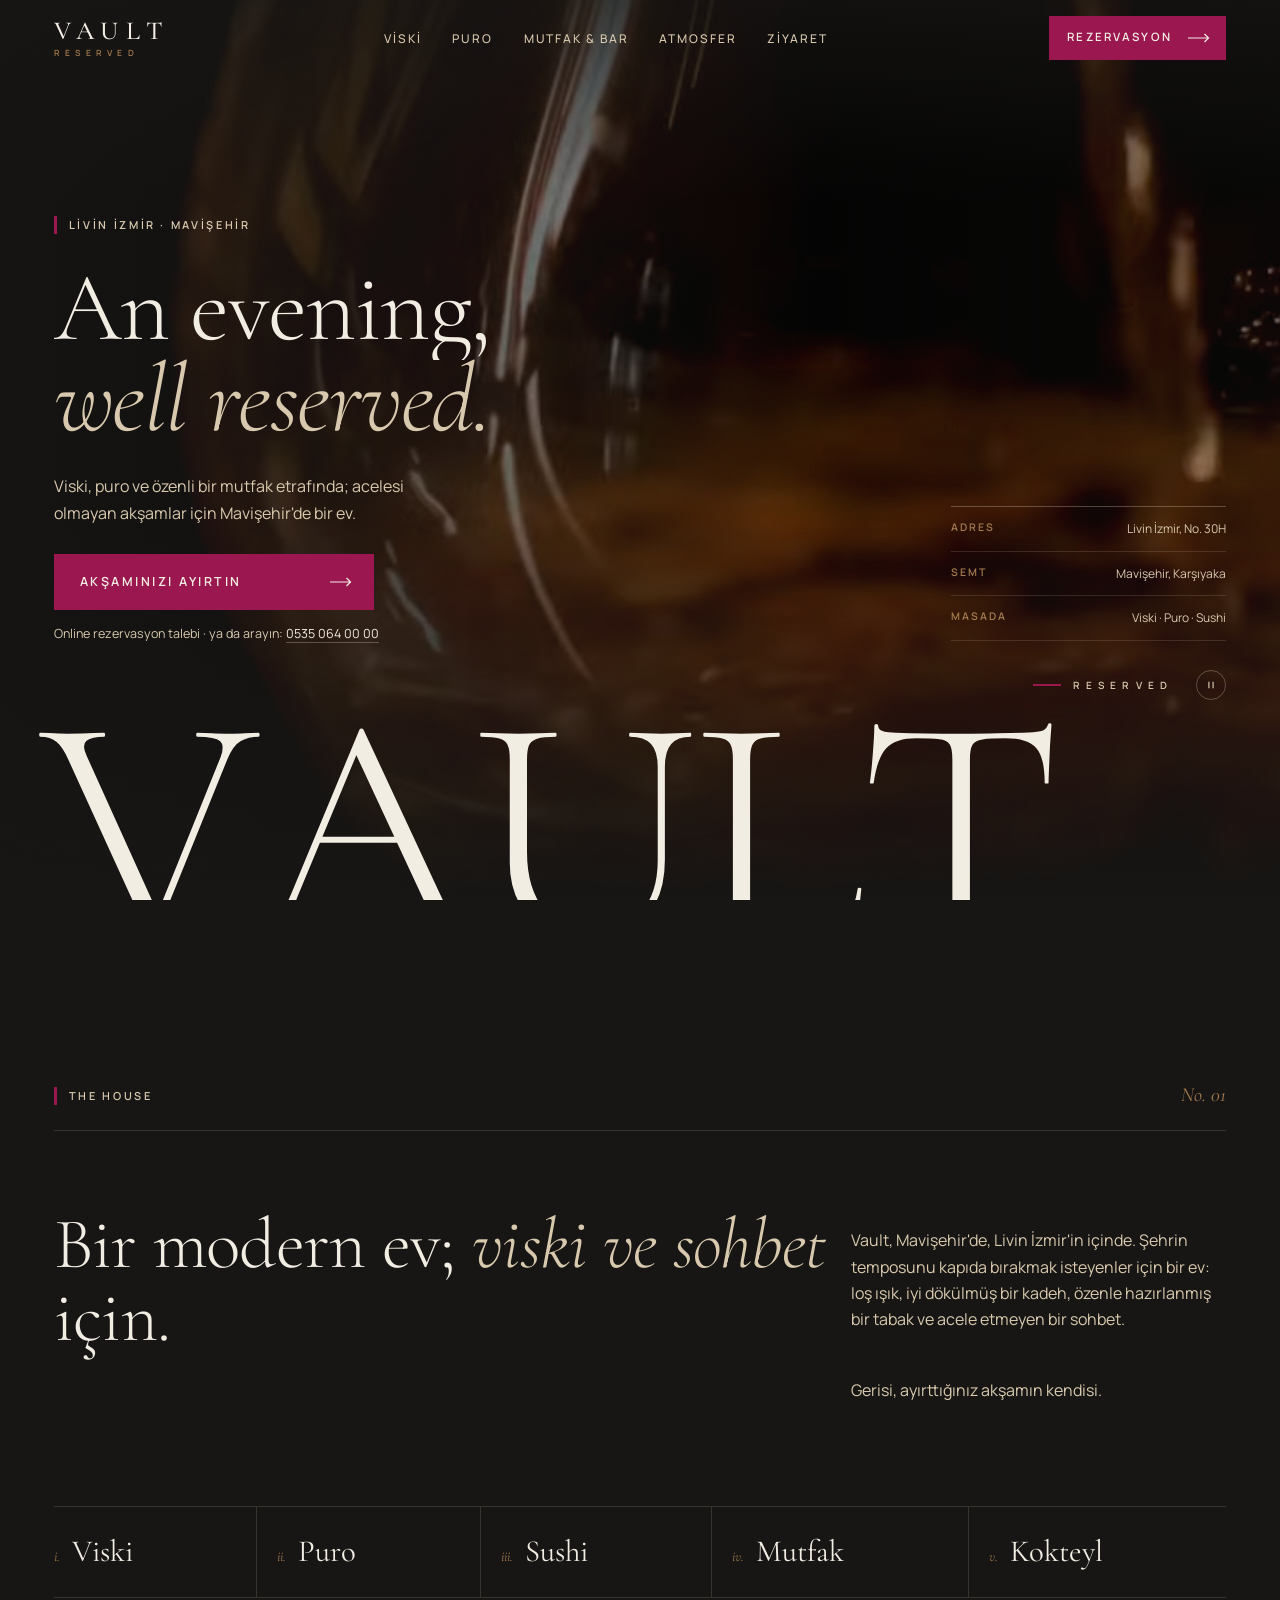
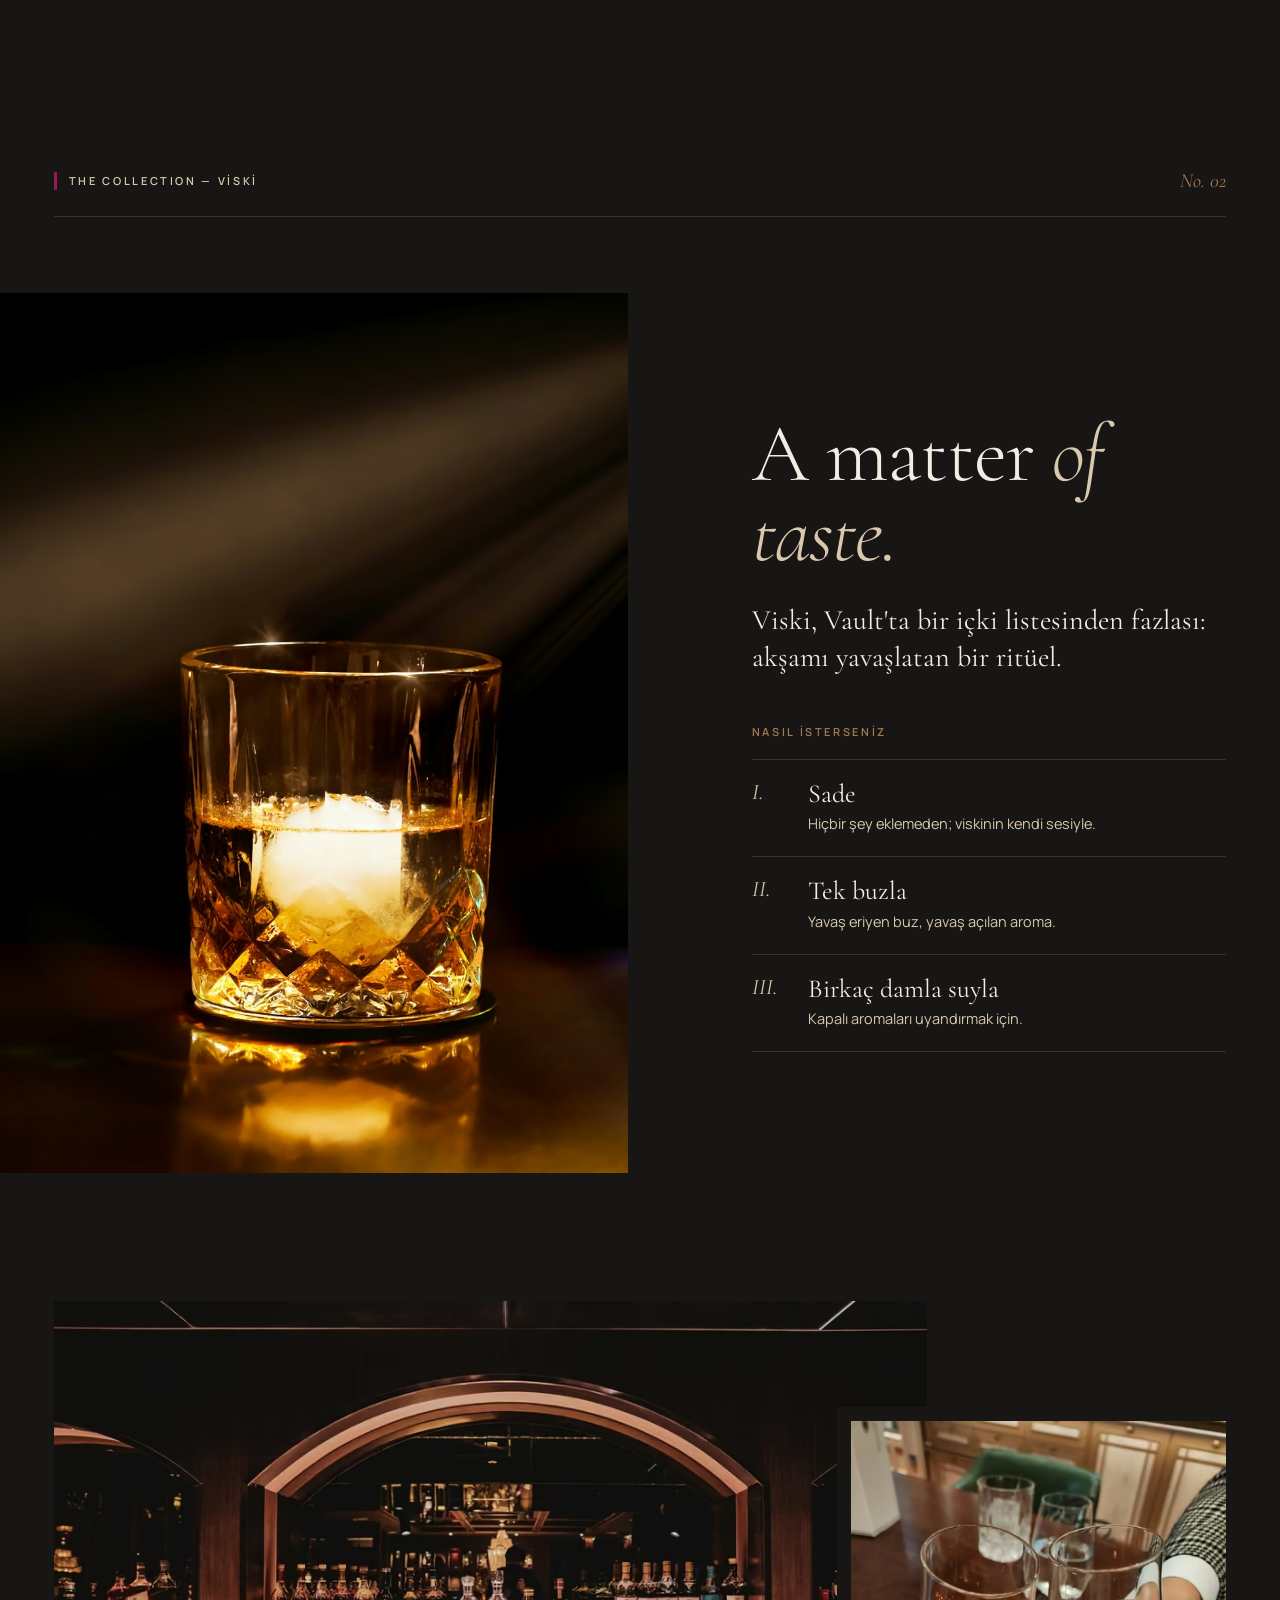
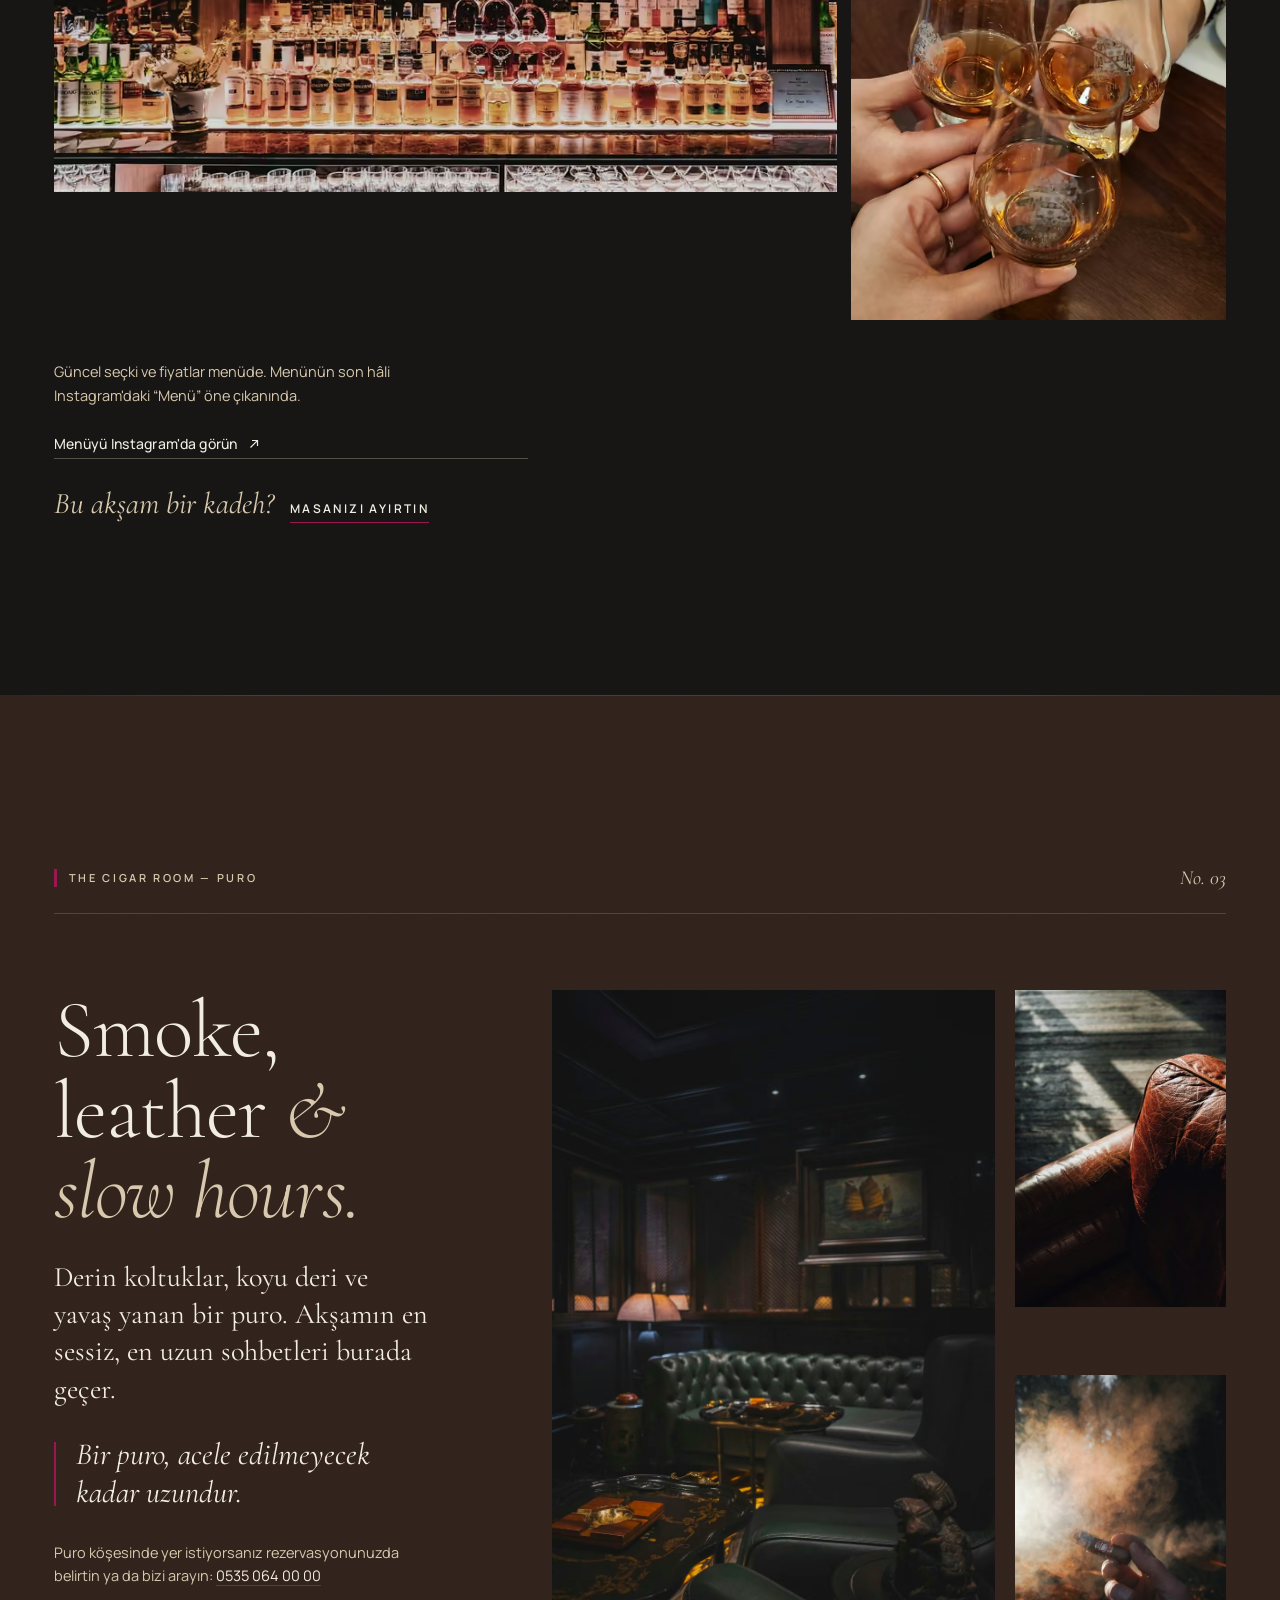
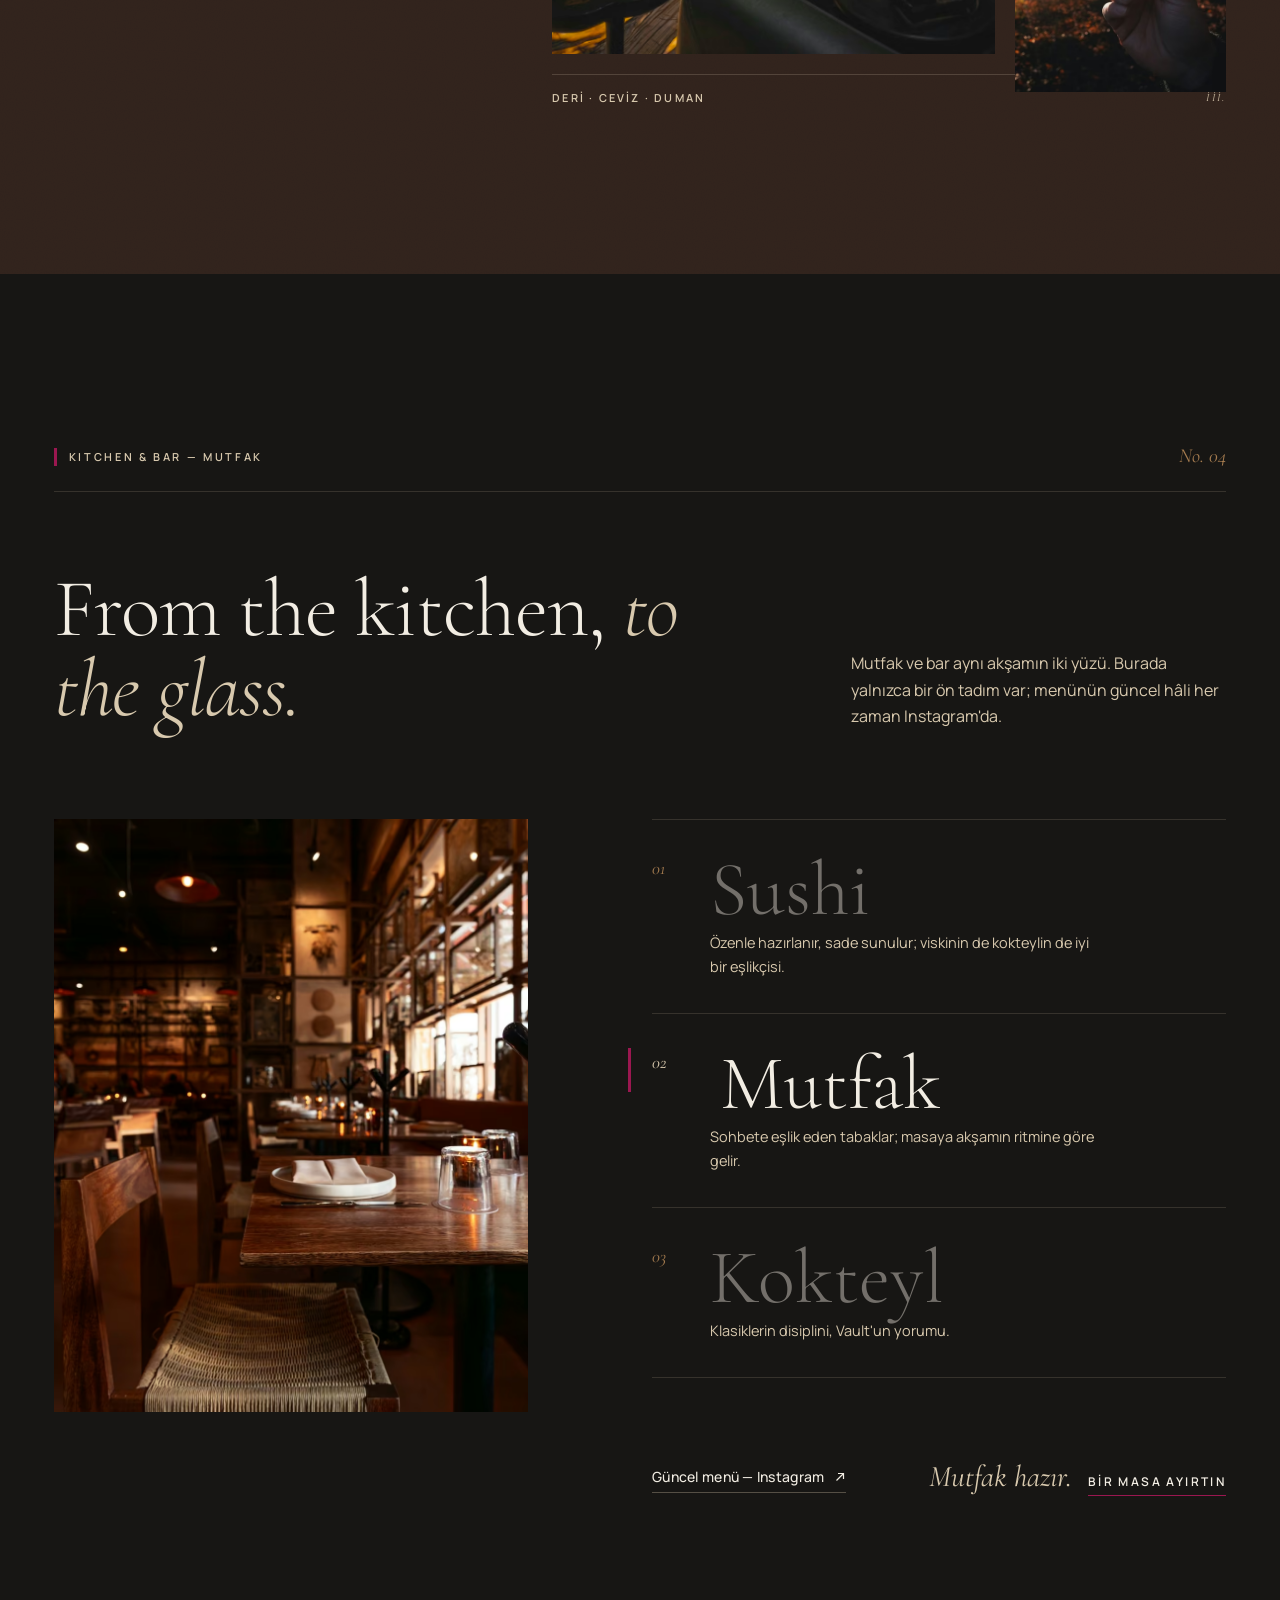
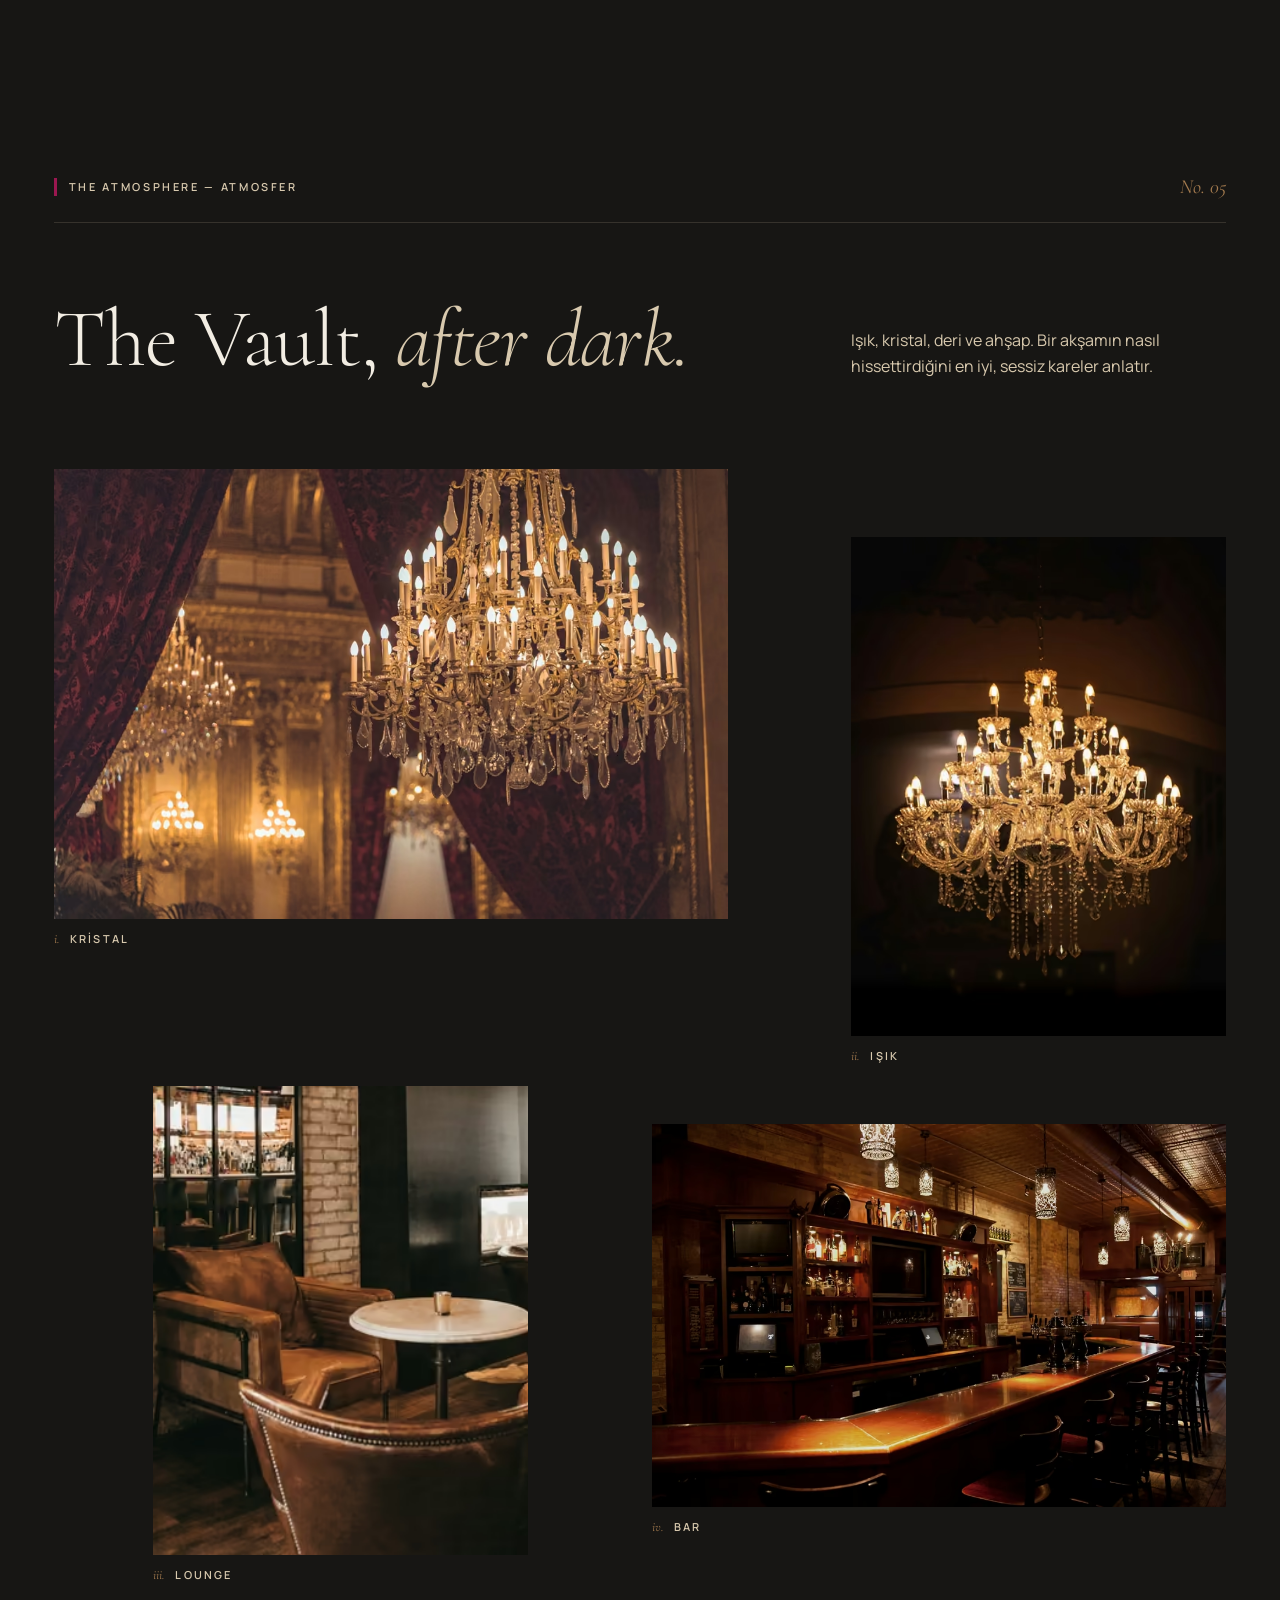
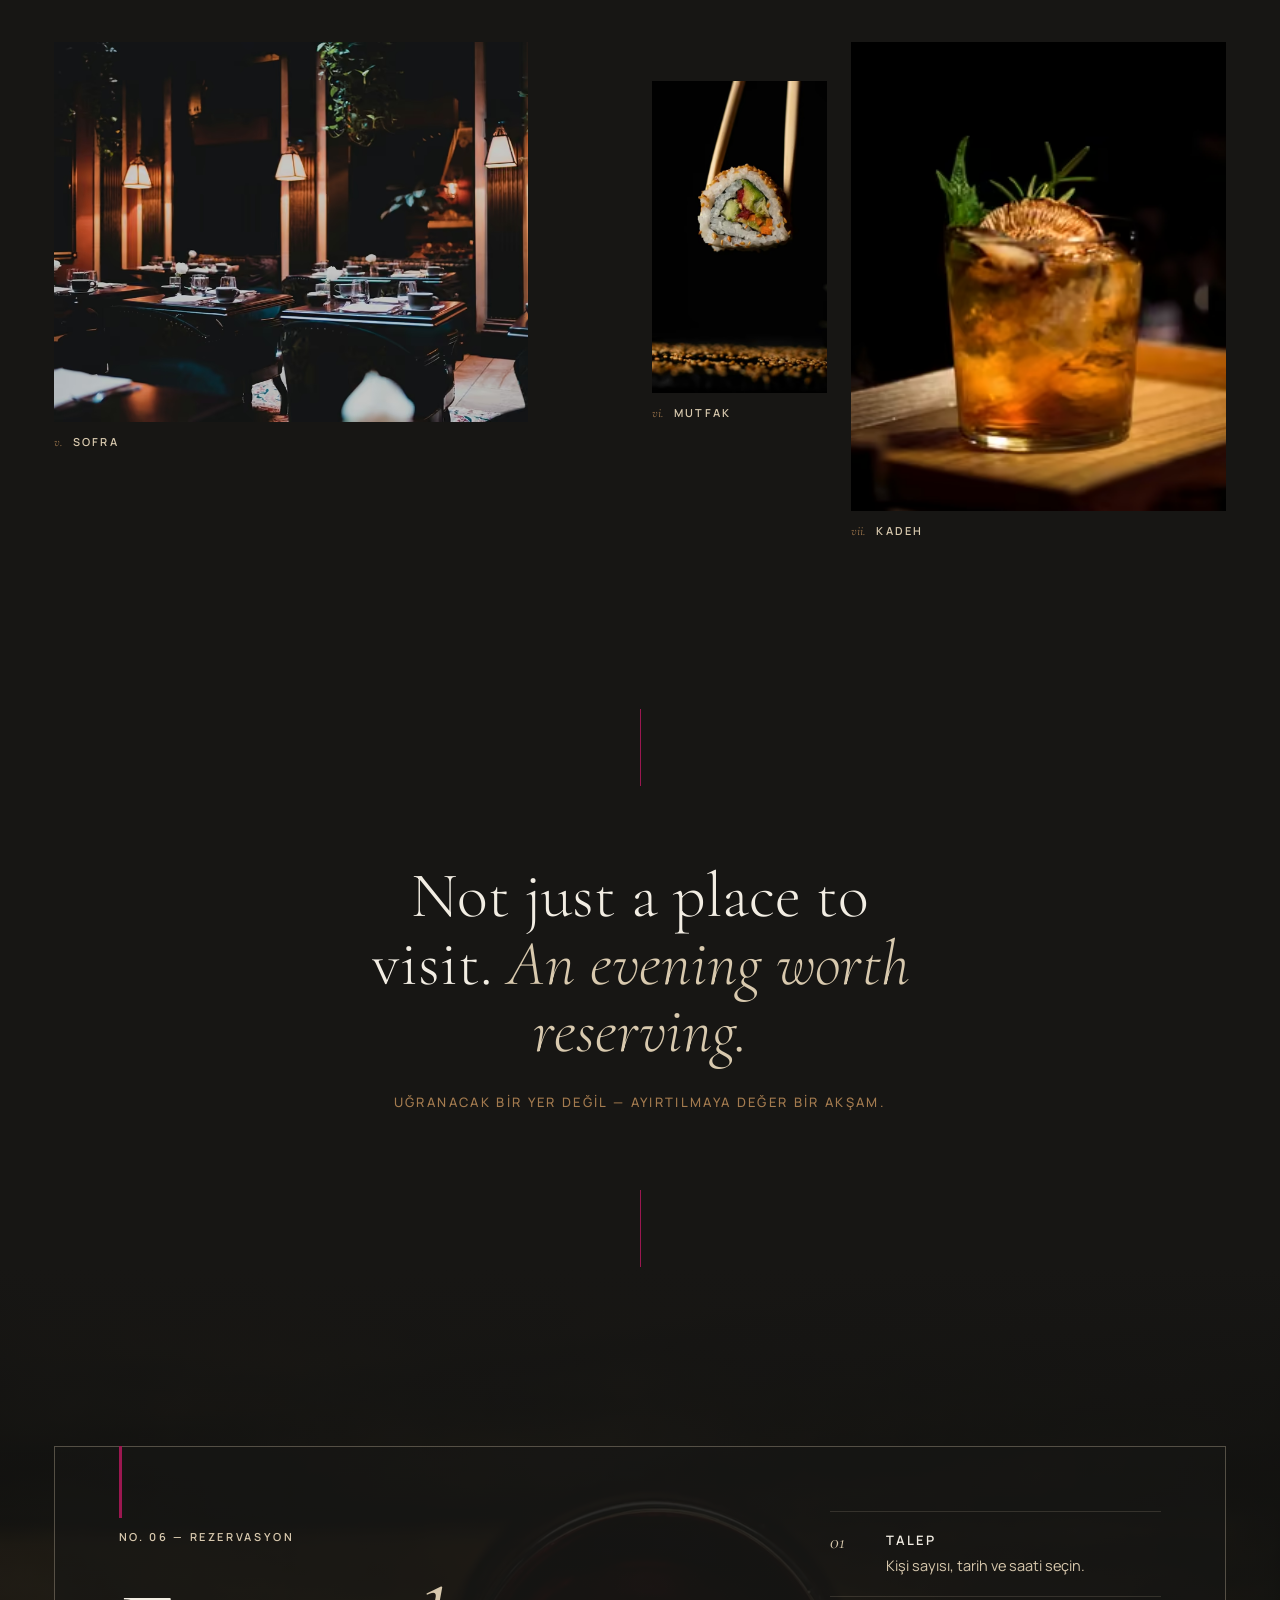
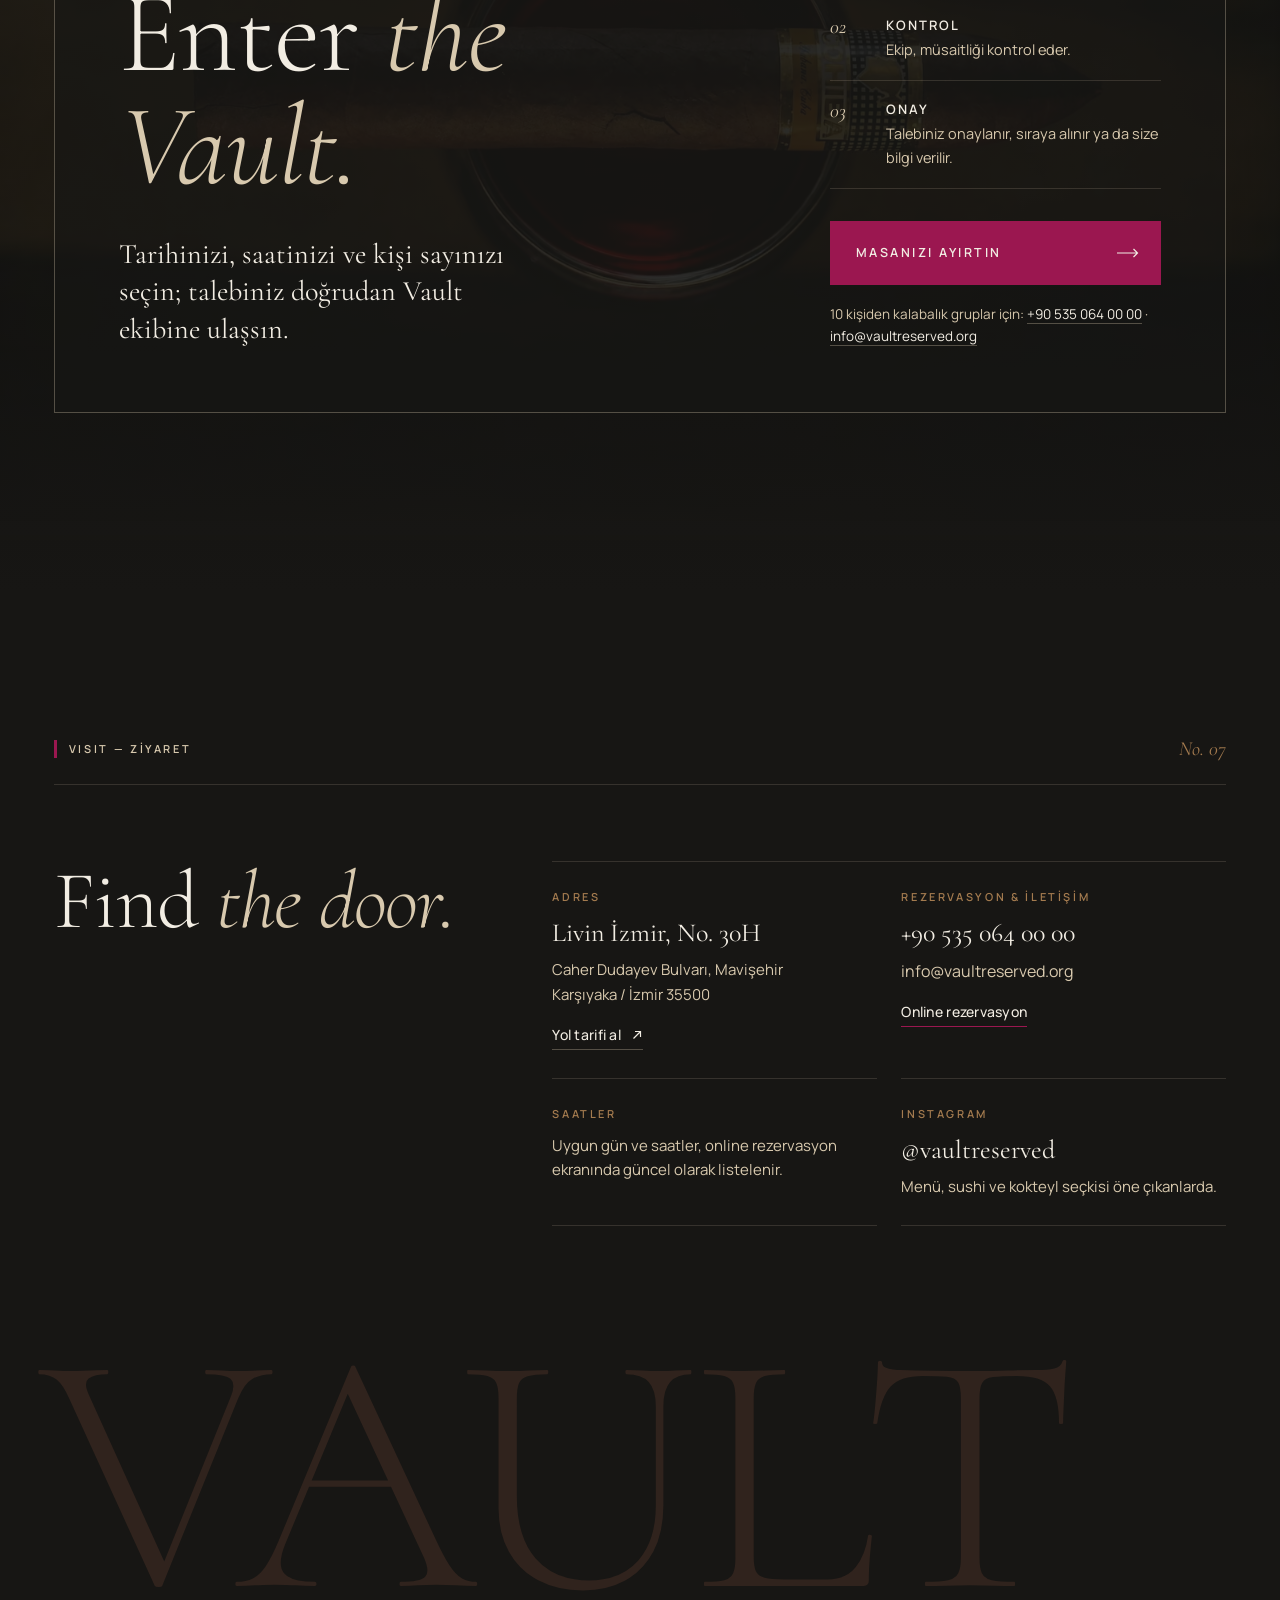
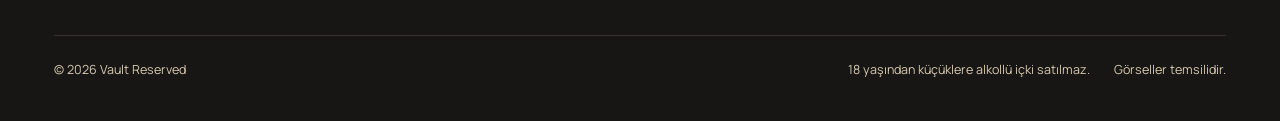
==== commit ab22e70d: "Replace hero photo with Vault's own whisky film - Hero now plays Vault's Instagram reel: burned-in l" ====
--- a/index.html
+++ b/index.html
@@ -23,8 +23,7 @@
   <link rel="preconnect" href="https://checkandplace.com">
   <link rel="preload" href="assets/fonts/cormorant-latin.woff2" as="font" type="font/woff2" crossorigin>
   <link rel="preload" href="assets/fonts/manrope-latin.woff2" as="font" type="font/woff2" crossorigin>
-  <link rel="preload" as="image" type="image/avif" href="assets/img/hero-portrait-900.avif" media="(max-width: 767px) and (orientation: portrait)" fetchpriority="high">
-  <link rel="preload" as="image" type="image/avif" imagesrcset="assets/img/hero-960.avif 960w, assets/img/hero-1600.avif 1600w, assets/img/hero-2400.avif 2400w" imagesizes="100vw" media="(min-width: 768px), (orientation: landscape)" fetchpriority="high">
+  <link rel="preload" as="image" type="image/webp" href="assets/video/hero-poster.webp" fetchpriority="high">
 
   <link rel="stylesheet" href="assets/css/main.css">
   <script>document.documentElement.classList.add('js')</script>
@@ -125,19 +124,22 @@
     <!-- ================= HERO ================= -->
     <section class="hero" id="top" aria-labelledby="hero-title">
       <div class="hero__media">
-        <picture>
-          <source media="(max-width: 767px) and (orientation: portrait)" type="image/avif" srcset="assets/img/hero-portrait-600.avif 600w, assets/img/hero-portrait-900.avif 900w" sizes="100vw">
-          <source media="(max-width: 767px) and (orientation: portrait)" type="image/webp" srcset="assets/img/hero-portrait-600.webp 600w, assets/img/hero-portrait-900.webp 900w" sizes="100vw">
-          <source type="image/avif" srcset="assets/img/hero-960.avif 960w, assets/img/hero-1600.avif 1600w, assets/img/hero-2400.avif 2400w" sizes="100vw">
-          <source type="image/webp" srcset="assets/img/hero-960.webp 960w, assets/img/hero-1600.webp 1600w, assets/img/hero-2400.webp 2400w" sizes="100vw">
-          <img src="assets/img/hero-1600.webp" width="2600" height="1733" alt="Loş ışıklı bar; arkada aydınlatılmış viski rafları, önde ahşap bar tabureleri" fetchpriority="high" decoding="async">
-        </picture>
+        <video class="hero__video" muted loop playsinline preload="none" poster="assets/video/hero-poster.webp" aria-hidden="true" tabindex="-1" disablepictureinpicture disableremoteplayback>
+          <source src="assets/video/hero.mp4" type="video/mp4">
+          <source src="assets/video/hero.webm" type="video/webm">
+        </video>
       </div>
 
       <div class="wrap hero__inner">
-        <div class="hero__brand" aria-hidden="true">
-          <div class="hero__mast"><span style="--i:0">V</span><span style="--i:1">A</span><span style="--i:2">U</span><span style="--i:3">L</span><span style="--i:4">T</span></div>
-          <div class="hero__reserved hero__fade" style="--d:900ms">RESERVED</div>
+        <div class="hero__brand">
+          <div class="hero__mast" aria-hidden="true"><span style="--i:0">V</span><span style="--i:1">A</span><span style="--i:2">U</span><span style="--i:3">L</span><span style="--i:4">T</span></div>
+          <div class="hero__reserved hero__fade" style="--d:900ms">
+            <span aria-hidden="true">RESERVED</span>
+            <button class="hero__toggle" type="button" aria-label="Videoyu duraklat" data-video-toggle hidden>
+              <svg class="hero__toggle-pause" viewBox="0 0 12 12" aria-hidden="true"><path d="M3.5 2v8M8.5 2v8" stroke="currentColor" stroke-width="1.4"/></svg>
+              <svg class="hero__toggle-play" viewBox="0 0 12 12" aria-hidden="true"><path d="M3.5 2l6 4-6 4z" fill="currentColor"/></svg>
+            </button>
+          </div>
         </div>
 
         <div class="hero__content">
--- a/assets/css/main.css
+++ b/assets/css/main.css
@@ -488,12 +488,13 @@
   inset: 0;
   z-index: -2;
 }
-.hero__media img {
+.hero__media video {
   width: 100%;
   height: 100%;
   object-fit: cover;
-  object-position: 50% 40%;
+  object-position: 50% 30%;
   transform-origin: 50% 60%;
+  background: var(--obsidian);
 }
 .hero::before {
   content: "";
@@ -538,6 +539,31 @@
   height: 2px;
   background: var(--burgundy);
 }
+.hero__toggle {
+  position: relative;
+  display: inline-grid;
+  place-items: center;
+  width: 44px;
+  height: 44px;
+  margin: -14px -7px -14px auto;
+  color: var(--champagne);
+  transition: color var(--t-fast) var(--ease-out);
+}
+.hero__toggle[hidden] { display: none; }
+.hero__toggle::before {
+  content: "";
+  position: absolute;
+  inset: 7px;
+  border: 1px solid var(--rule-strong);
+  border-radius: 50%;
+  transition: border-color var(--t-fast) var(--ease-out);
+}
+.hero__toggle:hover { color: var(--ivory); }
+.hero__toggle:hover::before { border-color: var(--champagne); }
+.hero__toggle svg { width: 10px; height: 10px; }
+.hero__toggle-play { display: none; }
+.hero__toggle.is-paused .hero__toggle-pause { display: none; }
+.hero__toggle.is-paused .hero__toggle-play { display: block; }
 .hero__content {
   align-self: end;
   display: grid;
@@ -626,6 +652,7 @@
     top: -36px;
     margin: 0;
   }
+  .hero__toggle { margin: -14px -7px -14px 4px; }
   .hero__title { font-size: clamp(64px, 7.6vw, 128px); }
   .hero__sub { font-size: 16px; }
 }
@@ -1316,7 +1343,7 @@
 .js [data-reveal="image"].is-in img { transform: scale(1); }
 
 /* Hero entrance */
-.js .hero__media img { animation: settle 2600ms var(--ease-out) both; }
+.js .hero__media video { animation: settle 2600ms var(--ease-out) both; }
 @keyframes settle { from { transform: scale(1.09); opacity: 0.25; } to { transform: scale(1); opacity: 1; } }
 .js .hero__title .line > span { animation: rise 1300ms var(--ease-out) both; }
 .js .hero__title .line:nth-child(2) > span { animation-delay: 140ms; }
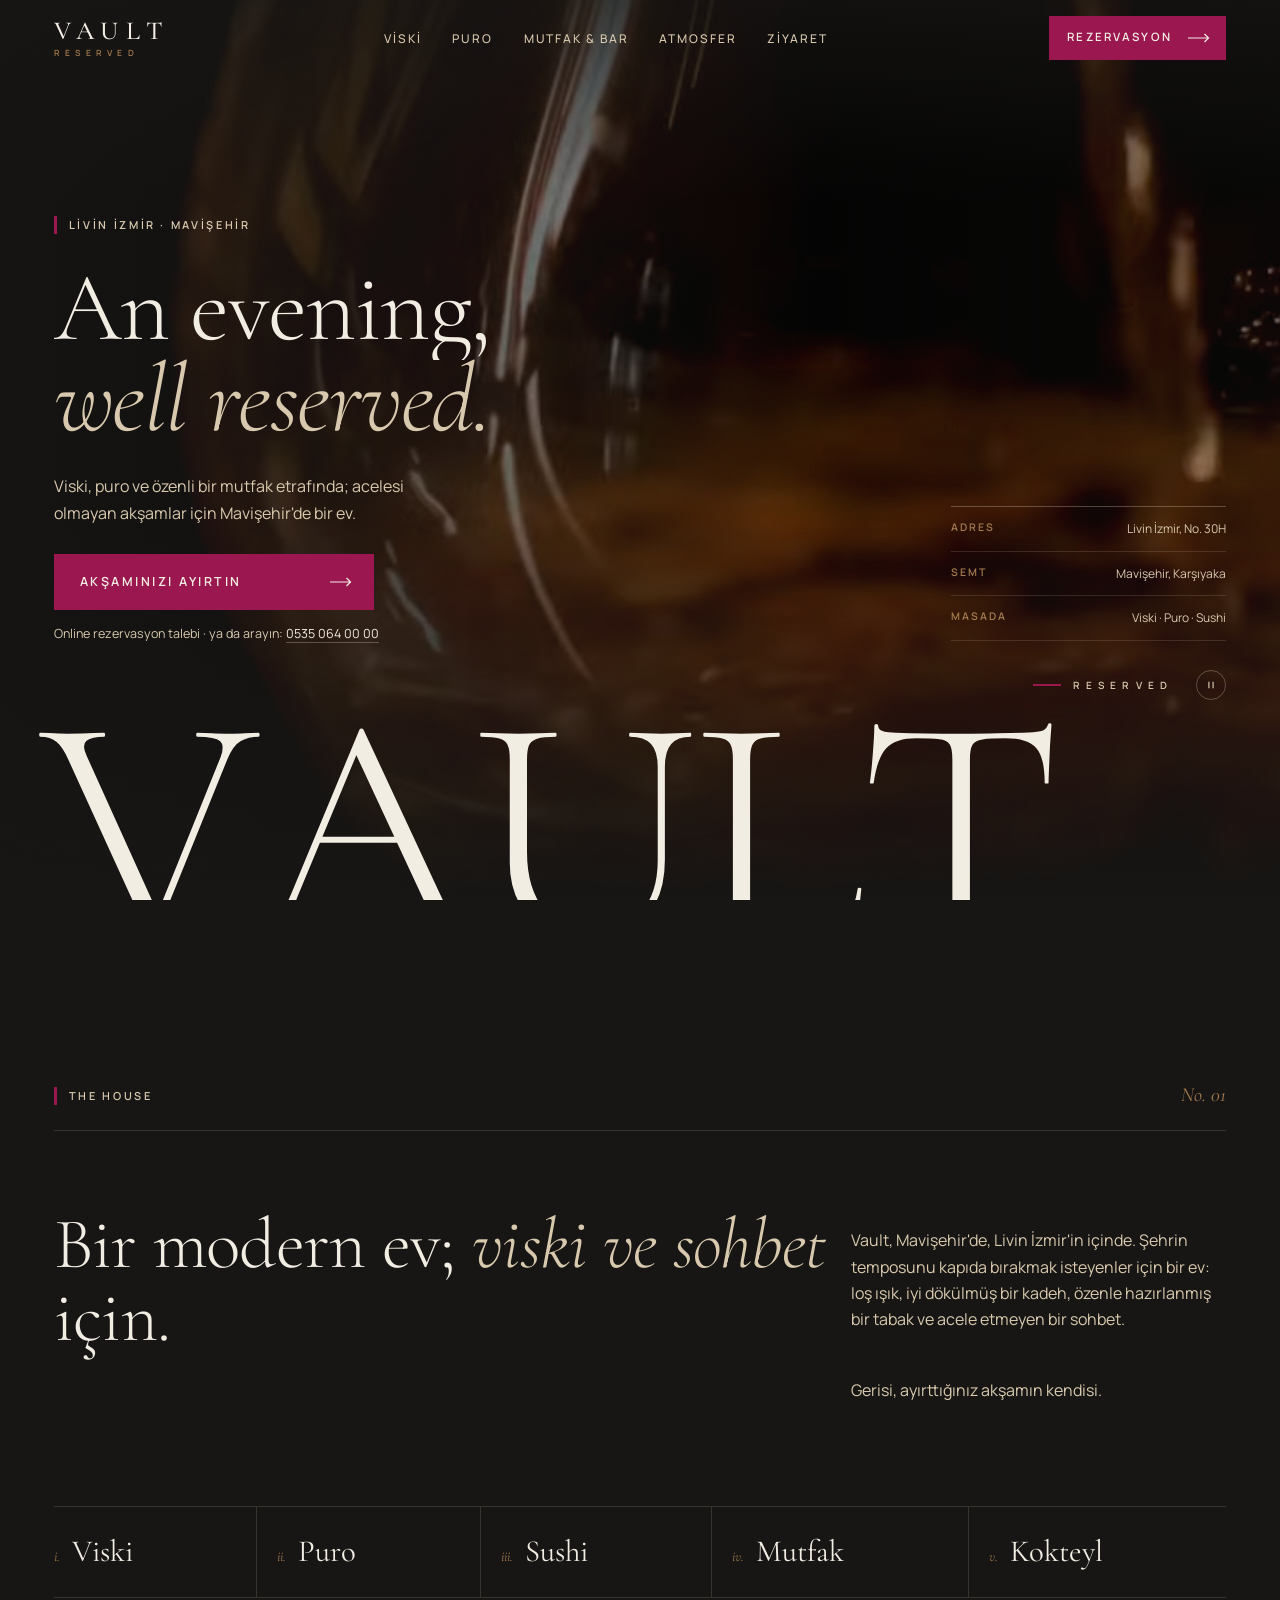
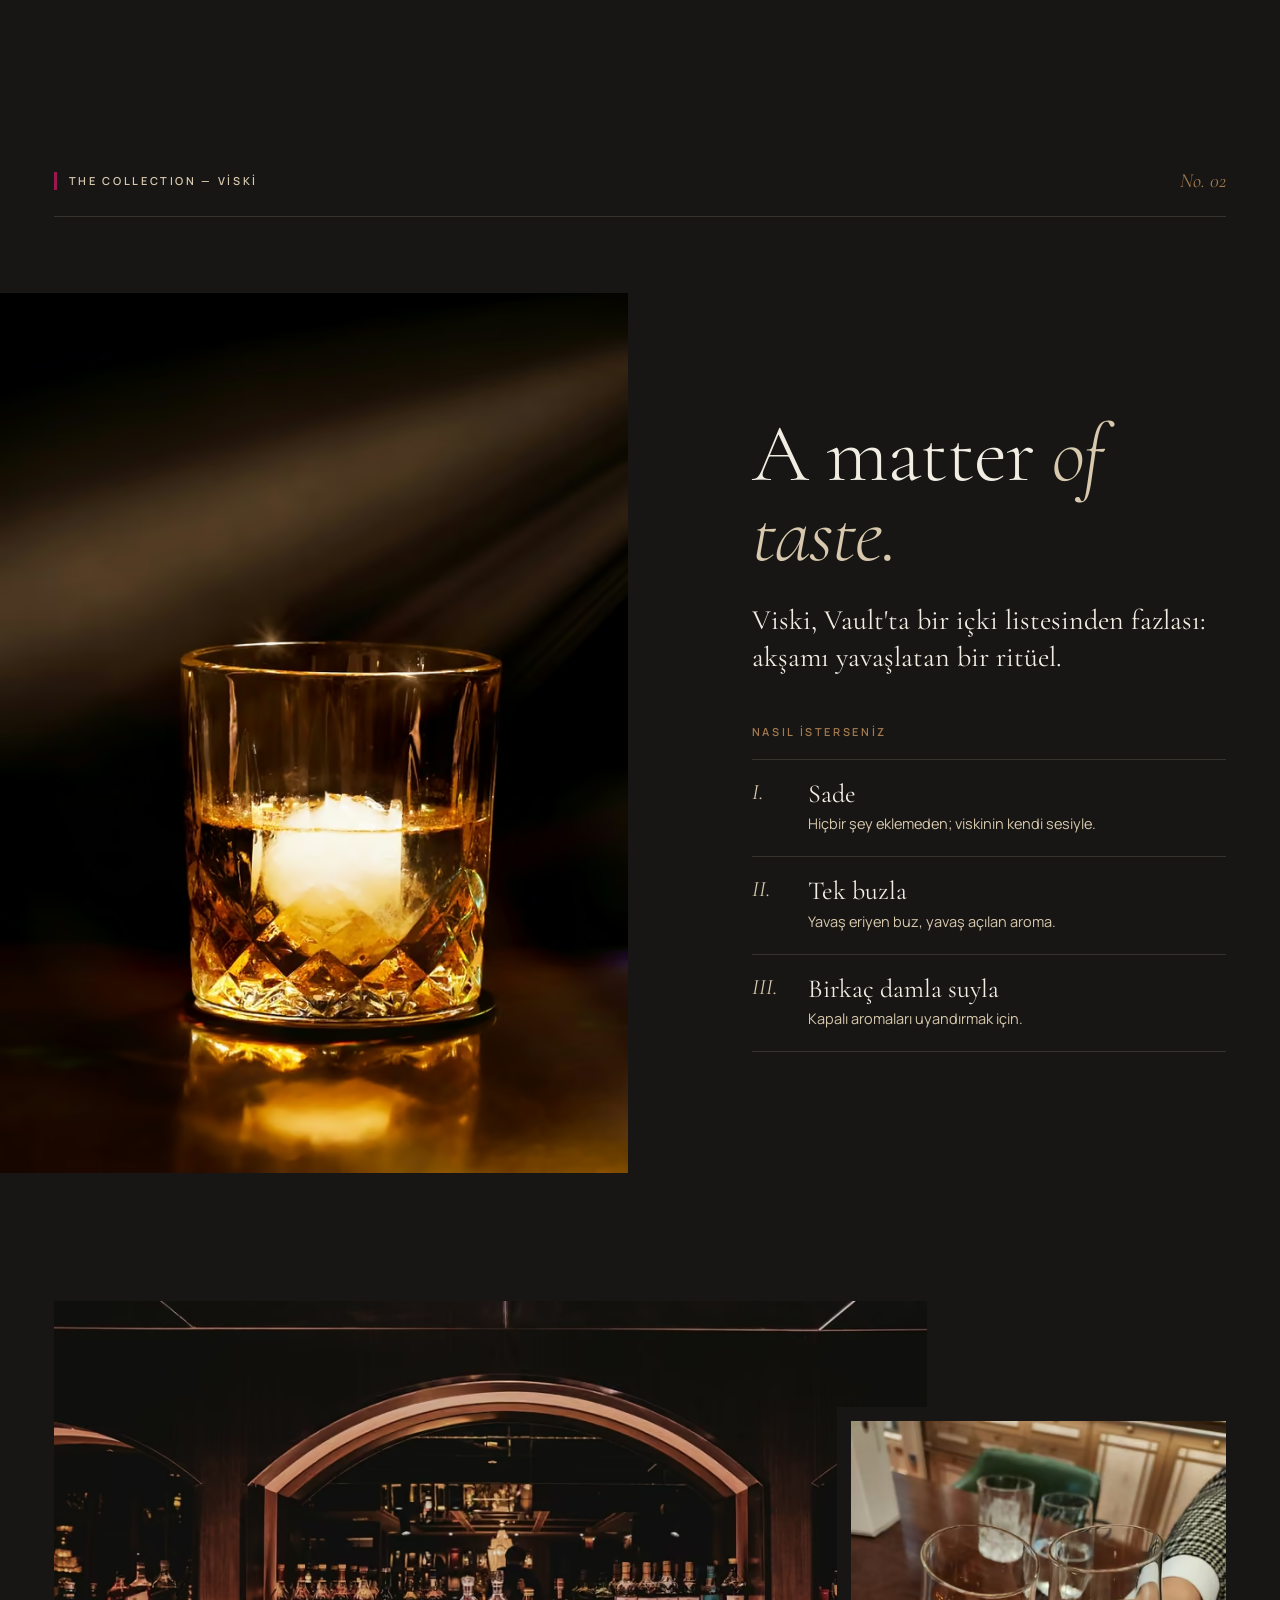
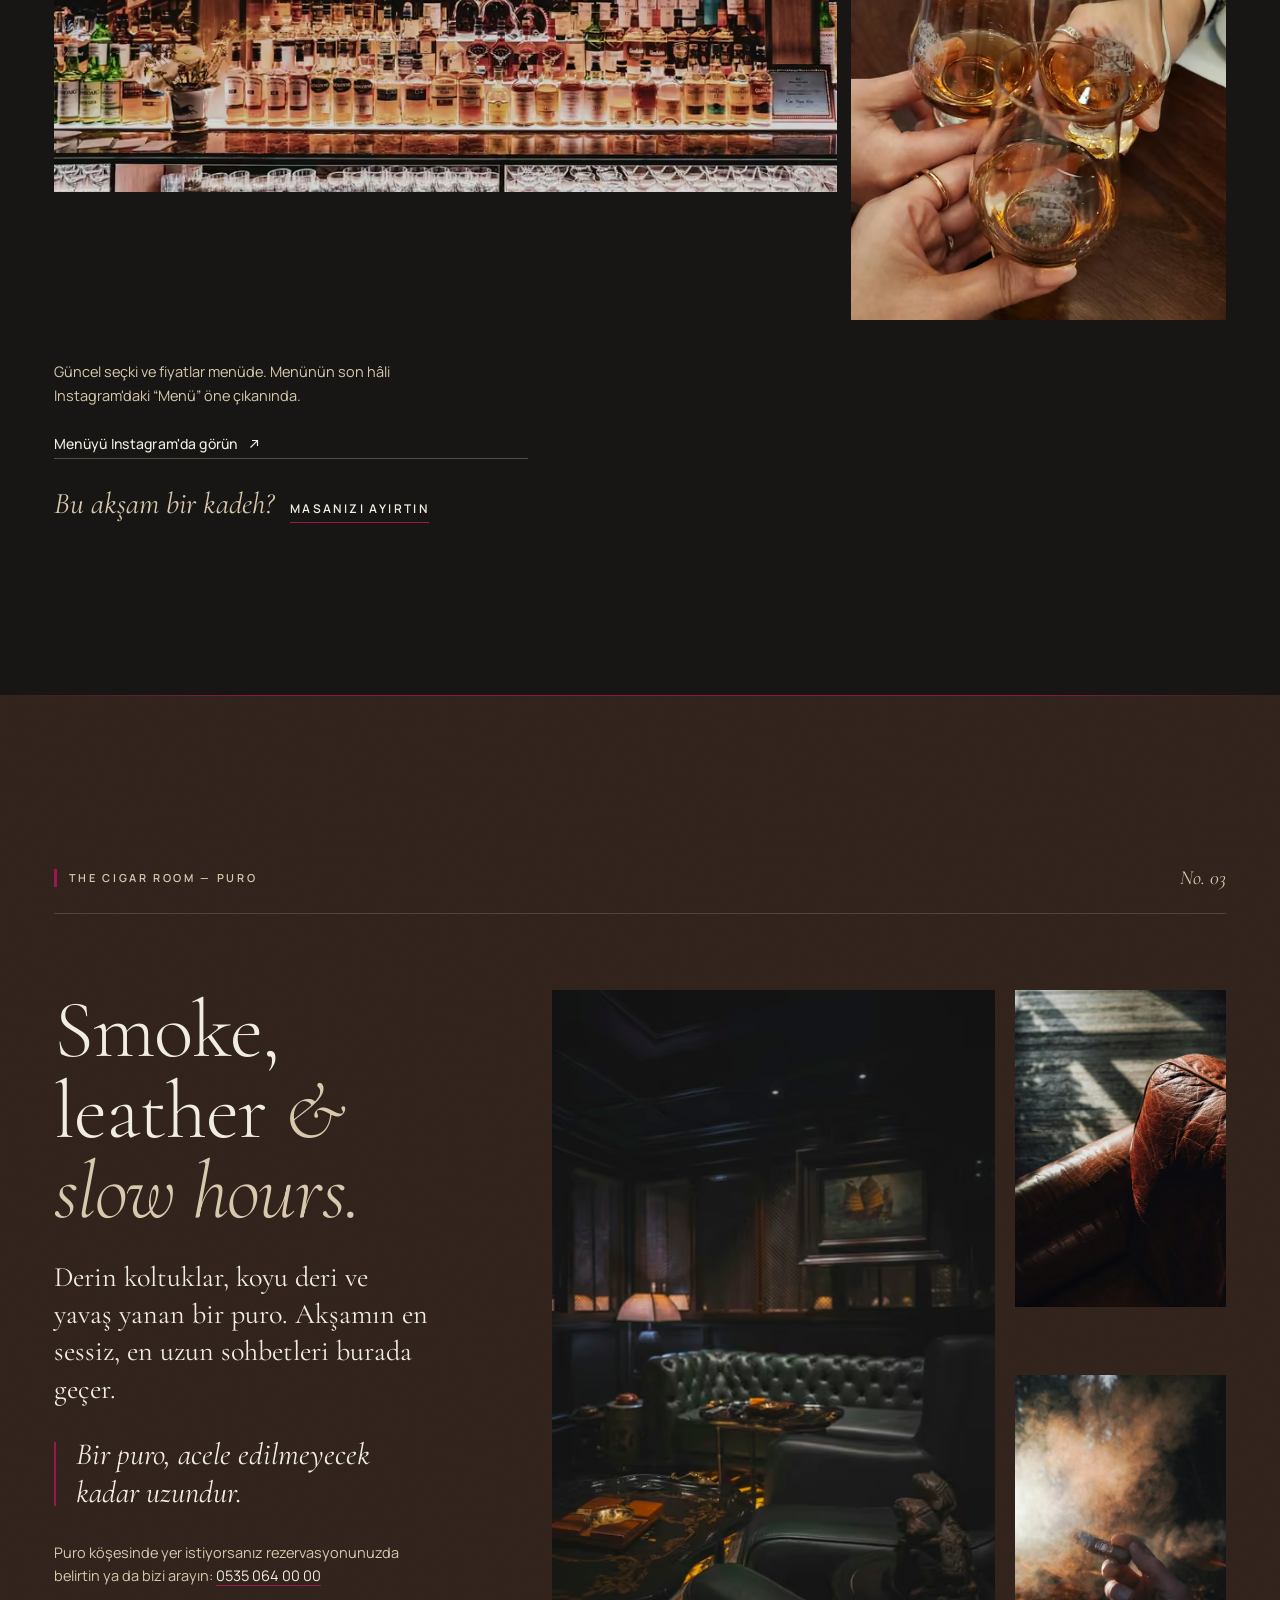
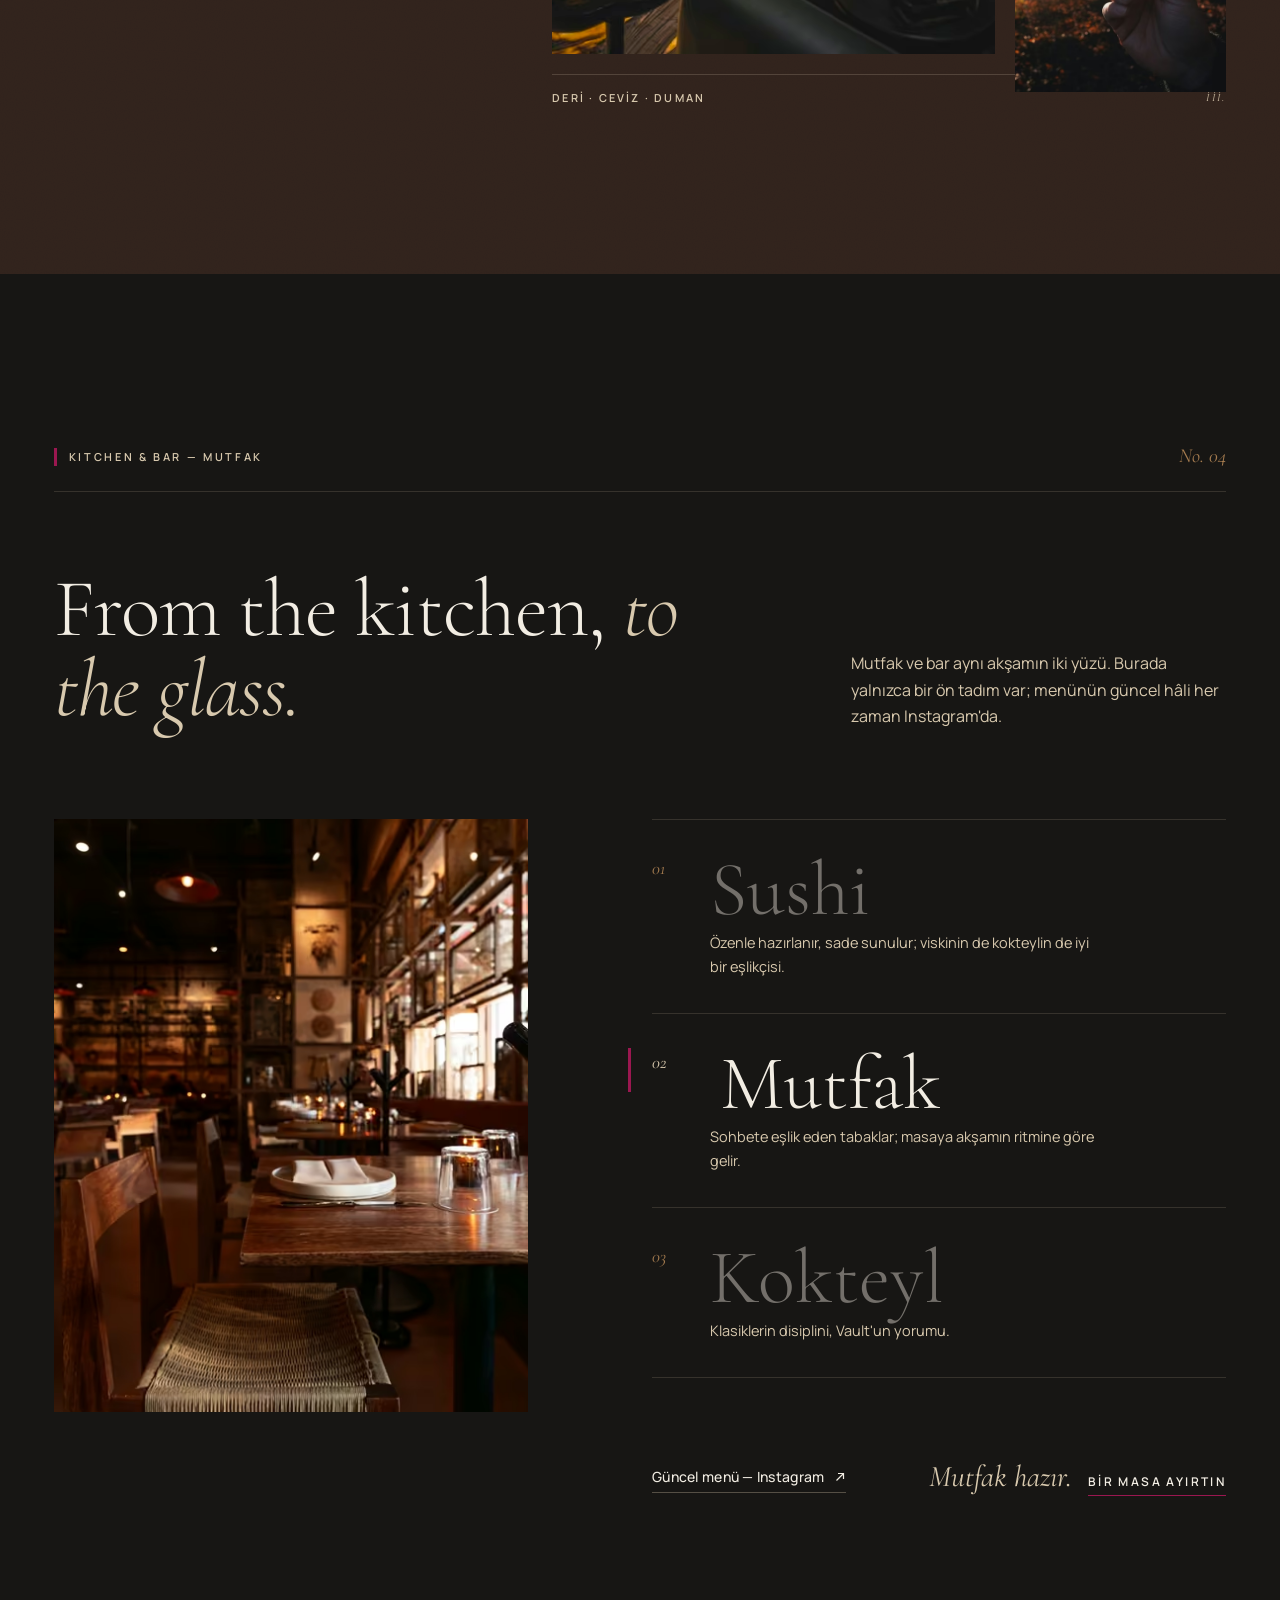
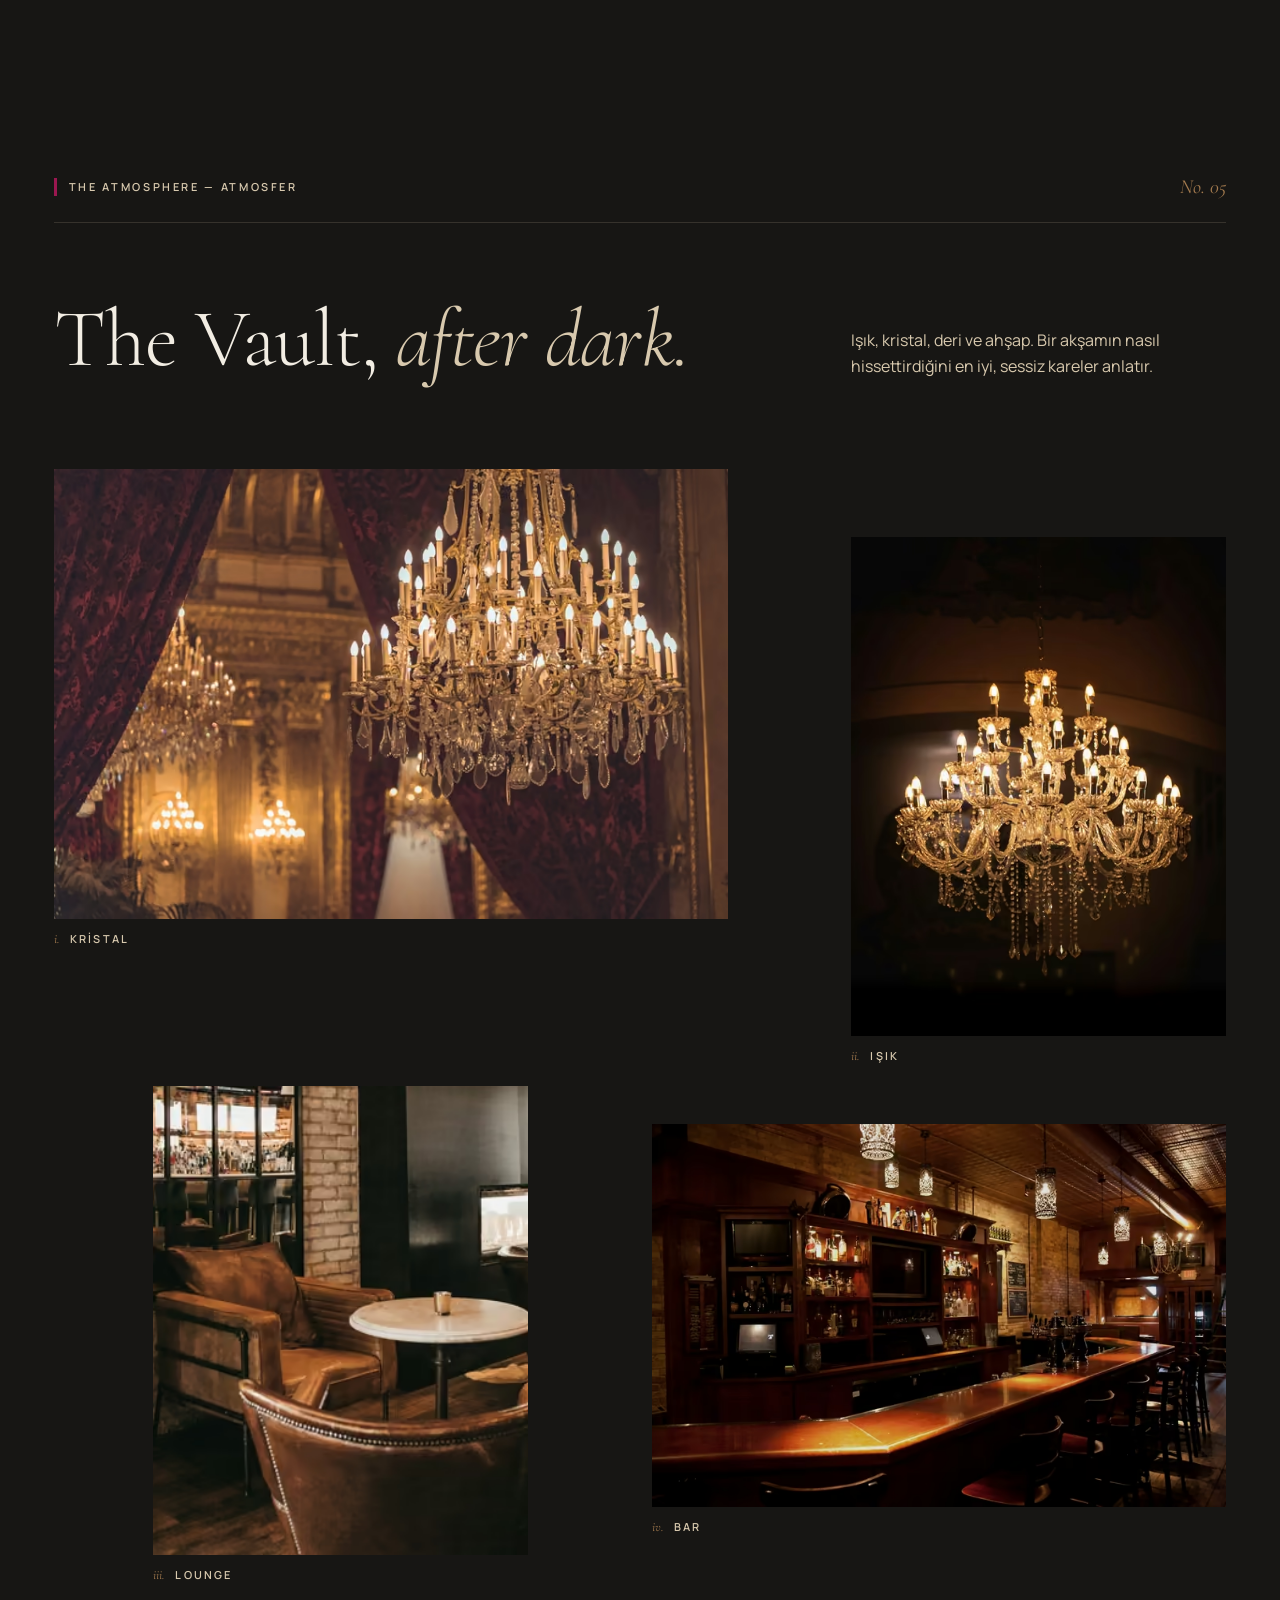
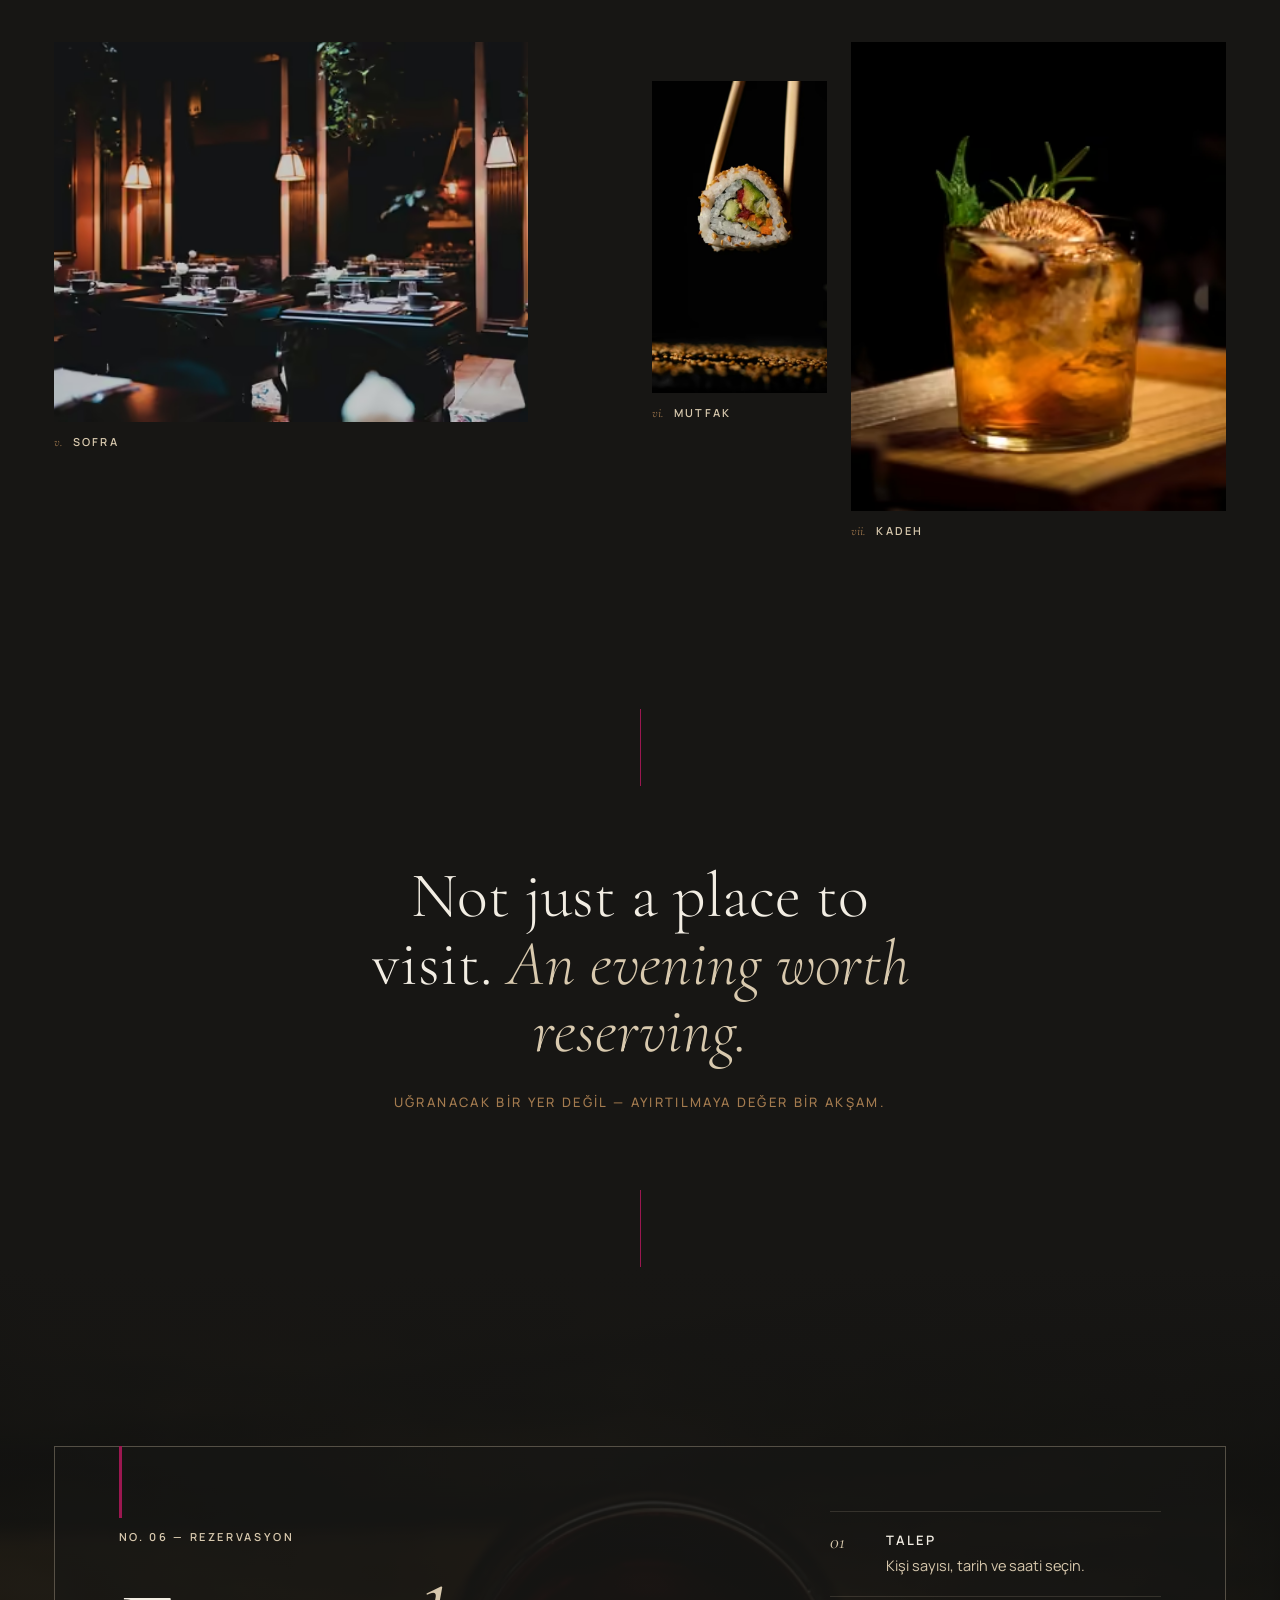
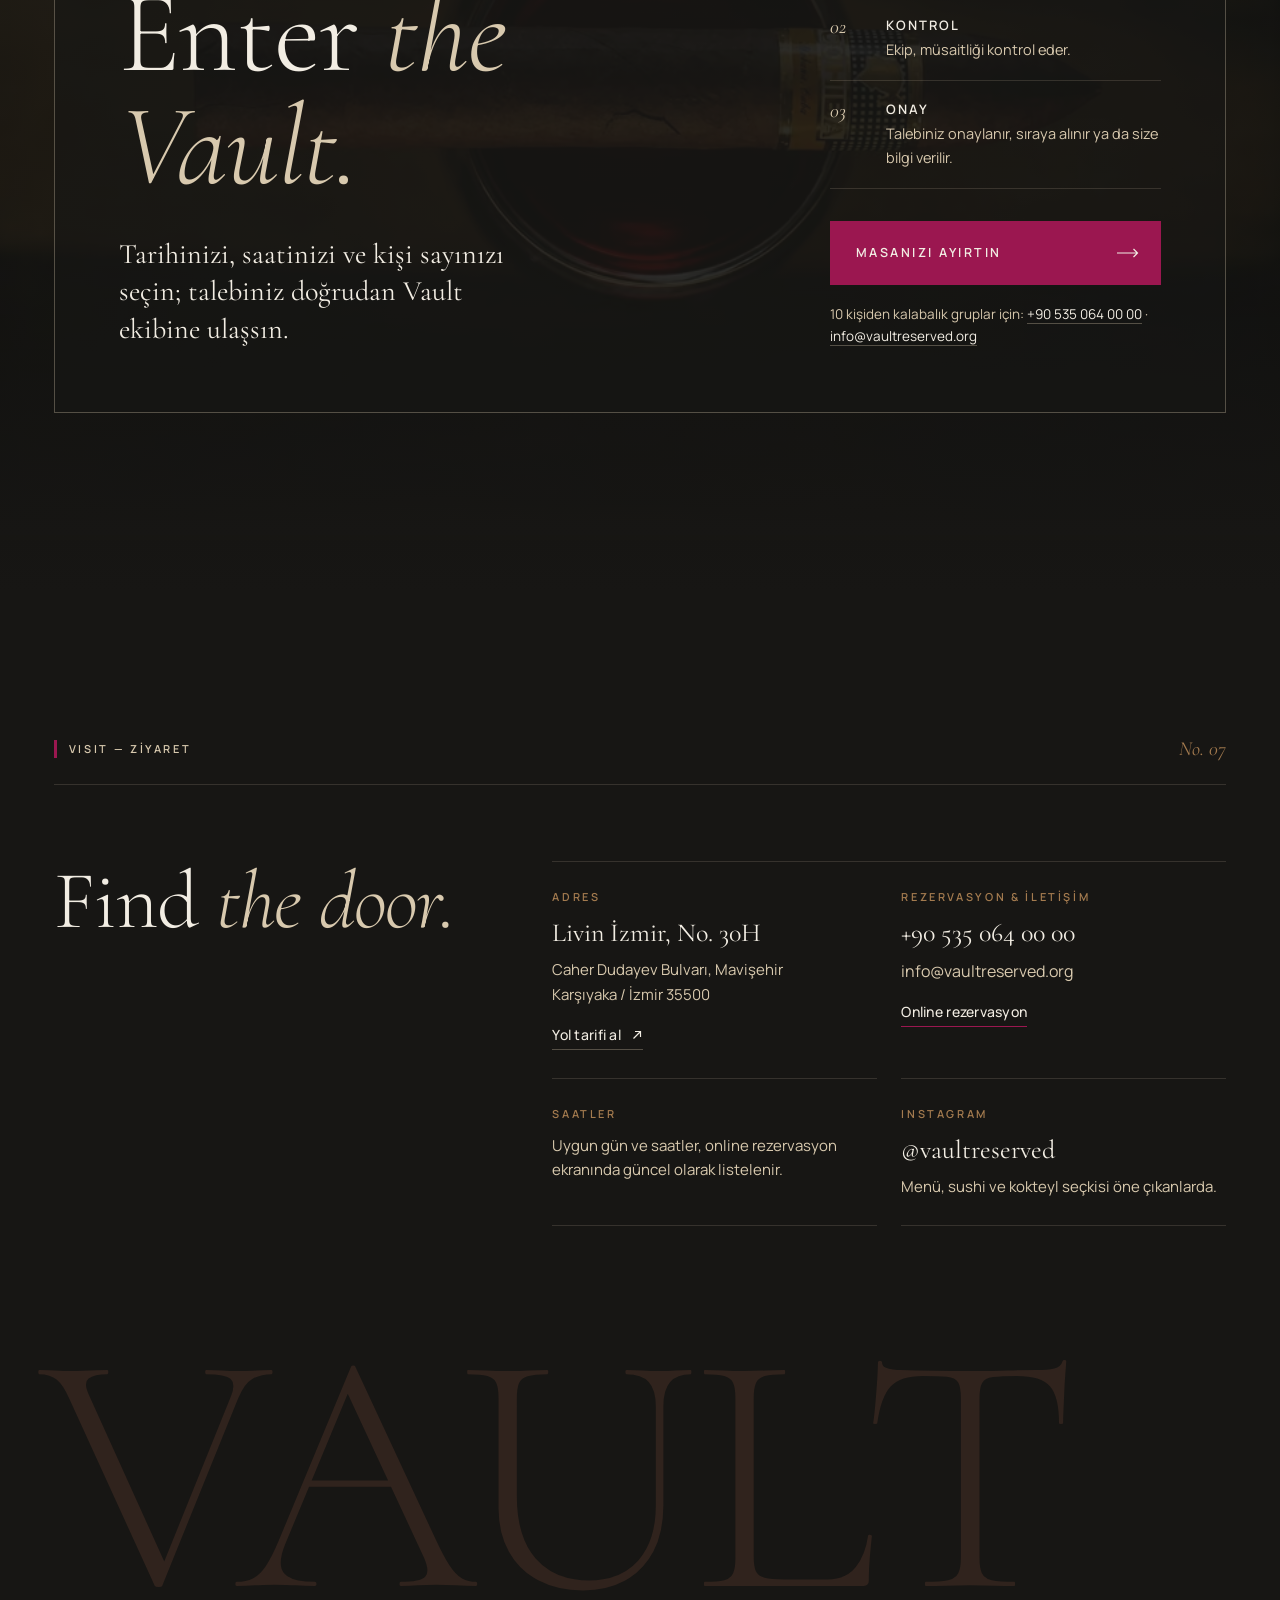
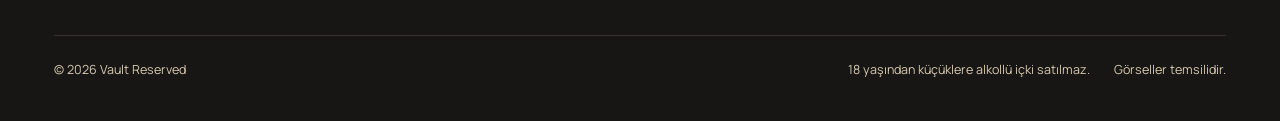
==== commit 1ef4e875: "Close Lighthouse gaps: inline CSS, tighter images, footer contrast - Inline the stylesheet (minified" ====
--- a/index.html
+++ b/index.html
@@ -1,4 +1,5 @@
 <!doctype html>
+<!-- Bu dosya tools/build.py ile üretilir; düzenlemeyi src/index.html üzerinde yapın. -->
 <html lang="tr">
 <head>
   <meta charset="utf-8">
@@ -25,7 +26,7 @@
   <link rel="preload" href="assets/fonts/manrope-latin.woff2" as="font" type="font/woff2" crossorigin>
   <link rel="preload" as="image" type="image/webp" href="assets/video/hero-poster.webp" fetchpriority="high">
 
-  <link rel="stylesheet" href="assets/css/main.css">
+  <style>@font-face{font-family:"Cormorant Garamond";font-style:normal;font-weight:300 700;font-display:swap;src:url("assets/fonts/cormorant-latin.woff2") format("woff2");unicode-range:U+0000-00FF,U+0131,U+0152-0153,U+02BB-02BC,U+02C6,U+02DA,U+02DC,U+0304,U+0308,U+0329,U+2000-206F,U+20AC,U+2122,U+2191,U+2193,U+2212,U+2215,U+FEFF,U+FFFD}@font-face{font-family:"Cormorant Garamond";font-style:normal;font-weight:300 700;font-display:swap;src:url("assets/fonts/cormorant-latin-ext.woff2") format("woff2");unicode-range:U+0100-02BA,U+02BD-02C5,U+02C7-02CC,U+02CE-02D7,U+02DD-02FF,U+0304,U+0308,U+0329,U+1D00-1DBF,U+1E00-1E9F,U+1EF2-1EFF,U+2020,U+20A0-20AB,U+20AD-20C4,U+2113,U+2C60-2C7F,U+A720-A7FF}@font-face{font-family:"Cormorant Garamond";font-style:italic;font-weight:300 700;font-display:swap;src:url("assets/fonts/cormorant-italic-latin.woff2") format("woff2");unicode-range:U+0000-00FF,U+0131,U+0152-0153,U+02BB-02BC,U+02C6,U+02DA,U+02DC,U+0304,U+0308,U+0329,U+2000-206F,U+20AC,U+2122,U+2191,U+2193,U+2212,U+2215,U+FEFF,U+FFFD}@font-face{font-family:"Cormorant Garamond";font-style:italic;font-weight:300 700;font-display:swap;src:url("assets/fonts/cormorant-italic-latin-ext.woff2") format("woff2");unicode-range:U+0100-02BA,U+02BD-02C5,U+02C7-02CC,U+02CE-02D7,U+02DD-02FF,U+0304,U+0308,U+0329,U+1D00-1DBF,U+1E00-1E9F,U+1EF2-1EFF,U+2020,U+20A0-20AB,U+20AD-20C4,U+2113,U+2C60-2C7F,U+A720-A7FF}@font-face{font-family:"Manrope";font-style:normal;font-weight:300 700;font-display:swap;src:url("assets/fonts/manrope-latin.woff2") format("woff2");unicode-range:U+0000-00FF,U+0131,U+0152-0153,U+02BB-02BC,U+02C6,U+02DA,U+02DC,U+0304,U+0308,U+0329,U+2000-206F,U+20AC,U+2122,U+2191,U+2193,U+2212,U+2215,U+FEFF,U+FFFD}@font-face{font-family:"Manrope";font-style:normal;font-weight:300 700;font-display:swap;src:url("assets/fonts/manrope-latin-ext.woff2") format("woff2");unicode-range:U+0100-02BA,U+02BD-02C5,U+02C7-02CC,U+02CE-02D7,U+02DD-02FF,U+0304,U+0308,U+0329,U+1D00-1DBF,U+1E00-1E9F,U+1EF2-1EFF,U+2020,U+20A0-20AB,U+20AD-20C4,U+2113,U+2C60-2C7F,U+A720-A7FF}:root{--obsidian:#171614;--walnut:#30231d;--tobacco:#68452f;--burgundy:#9b1750;--brass:#a47b4f;--champagne:#d8c9ae;--ivory:#f2ede3;--burgundy-press:#84133f;--rule:rgba(216,201,174,0.16);--rule-strong:rgba(216,201,174,0.32);--veil:rgba(23,22,20,0.62);--serif:"Cormorant Garamond","Times New Roman",Georgia,serif;--sans:"Manrope",system-ui,-apple-system,"Segoe UI",Roboto,sans-serif;--gutter:clamp(16px,4.2vw,64px);--max:1440px;--nav-h:76px;--ease-out:cubic-bezier(0.2,0.7,0.2,1);--ease-io:cubic-bezier(0.65,0,0.35,1);--t-fast:180ms;--t-med:420ms;--t-slow:1100ms;color-scheme:dark}*,*::before,*::after{box-sizing:border-box}html{-webkit-text-size-adjust:100%;text-size-adjust:100%;scroll-behavior:smooth;scroll-padding-top:var(--nav-h)}body{margin:0;background:var(--obsidian);color:var(--ivory);font-family:var(--sans);font-size:16px;line-height:1.65;font-weight:400;-webkit-font-smoothing:antialiased;-moz-osx-font-smoothing:grayscale;text-rendering:optimizeLegibility;overflow-x:hidden}img,picture{display:block;max-width:100%}img{height:auto}a{color:inherit;text-decoration:none}button{font:inherit;color:inherit;background:none;border:0;padding:0;cursor:pointer}h1,h2,h3,p,ol,ul,figure,blockquote,dl,dd{margin:0}ol,ul{padding:0;list-style:none}em{font-style:italic}::selection{background:var(--burgundy);color:var(--ivory)}:focus{outline:none}:focus-visible{outline:2px solid var(--champagne);outline-offset:3px}.sr-only{position:absolute !important;width:1px;height:1px;padding:0;margin:-1px;overflow:hidden;clip:rect(0 0 0 0);white-space:nowrap;border:0}.skip-link{position:fixed;top:12px;left:12px;z-index:100;padding:12px 18px;background:var(--ivory);color:var(--obsidian);font-weight:600;transform:translateY(-160%);transition:transform var(--t-fast) var(--ease-out)}.skip-link:focus-visible{transform:none}.eyebrow{display:inline-flex;align-items:center;gap:12px;font-family:var(--sans);font-size:11px;font-weight:600;letter-spacing:0.24em;text-transform:uppercase;color:var(--champagne)}.eyebrow--ribbon::before{content:"";width:3px;height:18px;background:var(--burgundy)}.display{font-family:var(--serif);font-weight:300;line-height:0.98;letter-spacing:-0.012em;color:var(--ivory)}.display em{font-weight:300;color:var(--champagne)}.h2{font-size:clamp(44px,6.4vw,104px)}.lead{font-family:var(--serif);font-size:clamp(22px,2.2vw,30px);line-height:1.32;font-weight:400;color:var(--ivory)}.body{color:var(--champagne);max-width:46ch}.body + .body{margin-top:1em}.numeral{font-family:var(--serif);font-style:italic;font-weight:400;color:var(--brass)}.wrap{width:100%;max-width:var(--max);margin-inline:auto;padding-inline:var(--gutter)}.section{position:relative;padding-block:clamp(96px,13vw,200px)}.section-head{display:flex;align-items:center;justify-content:space-between;gap:24px;padding-bottom:18px;margin-bottom:clamp(40px,6vw,88px);border-bottom:1px solid var(--rule)}.section-head .numeral{font-size:20px}.btn{--btn-bg:var(--burgundy);position:relative;display:inline-flex;align-items:center;justify-content:space-between;gap:28px;min-height:56px;padding:0 22px 0 26px;background:var(--btn-bg);color:var(--ivory);font-family:var(--sans);font-size:12.5px;font-weight:600;letter-spacing:0.2em;text-transform:uppercase;transition:background-color var(--t-fast) var(--ease-out);-webkit-tap-highlight-color:transparent}.btn:hover{--btn-bg:var(--burgundy-press)}.btn:active{--btn-bg:var(--burgundy-press)}.btn__arrow{width:22px;height:10px;flex:none;transition:transform var(--t-med) var(--ease-out)}.btn:hover .btn__arrow{transform:translateX(5px)}.btn--sm{min-height:44px;padding:0 16px 0 18px;gap:16px;font-size:11.5px}.btn--block{width:100%}.link-line{position:relative;display:inline-flex;align-items:center;gap:10px;padding-block:6px;color:var(--ivory);font-size:14px;font-weight:500;letter-spacing:0.02em}.link-line::after{content:"";position:absolute;left:0;right:0;bottom:2px;height:1px;background:var(--burgundy);transform-origin:left;transition:transform var(--t-med) var(--ease-out)}.link-line:hover::after{transform:scaleX(0.35)}.link-line--quiet::after{background:var(--rule-strong)}.link-line svg{width:12px;height:12px;flex:none}.prompt{display:flex;flex-wrap:wrap;align-items:baseline;gap:6px 16px;font-family:var(--serif);font-size:clamp(22px,2.4vw,30px);font-style:italic;color:var(--champagne)}.prompt .link-line{font-family:var(--sans);font-style:normal;font-size:12px;font-weight:600;letter-spacing:0.2em;text-transform:uppercase}.media{position:relative;overflow:hidden;background:var(--walnut)}.media picture{width:100%;height:100%}.media img{width:100%;height:100%;object-fit:cover}.media figcaption,.caption{font-size:11px;font-weight:600;letter-spacing:0.2em;text-transform:uppercase;color:var(--champagne)}.nav{position:fixed;inset:0 0 auto 0;z-index:40;height:var(--nav-h);transition:background-color var(--t-med) var(--ease-out),border-color var(--t-med) var(--ease-out),transform var(--t-med) var(--ease-out);border-bottom:1px solid transparent}.nav.is-solid{background:rgba(23,22,20,0.97);border-bottom-color:var(--rule)}.nav__inner{height:100%;display:flex;align-items:center;justify-content:space-between;gap:24px}.wordmark{display:inline-flex;flex-direction:column;align-items:flex-start;line-height:1}.wordmark__main{font-family:var(--serif);font-size:26px;font-weight:500;letter-spacing:0.28em;margin-right:-0.28em;color:var(--ivory)}.wordmark__sub{margin-top:5px;font-size:8.5px;font-weight:600;letter-spacing:0.62em;color:var(--brass)}.nav__links{display:none;align-items:center;gap:clamp(20px,2.4vw,40px)}.nav__links a{position:relative;padding-block:10px;font-size:12px;font-weight:500;letter-spacing:0.16em;text-transform:uppercase;color:var(--champagne);transition:color var(--t-fast) var(--ease-out)}.nav__links a::after{content:"";position:absolute;left:0;right:0;bottom:2px;height:2px;background:var(--burgundy);transform:scaleX(0);transform-origin:left;transition:transform var(--t-med) var(--ease-out)}.nav__links a:hover{color:var(--ivory)}.nav__links a[aria-current="true"]{color:var(--ivory)}.nav__links a[aria-current="true"]::after{transform:scaleX(1)}.nav__actions{display:flex;align-items:center;gap:10px}.nav__reserve{display:none}.nav__menu{display:inline-flex;align-items:center;gap:12px;min-height:44px;padding:0 4px 0 14px;font-size:11.5px;font-weight:600;letter-spacing:0.2em;text-transform:uppercase}.nav__menu-icon{display:grid;gap:6px;width:26px}.nav__menu-icon span{height:1px;background:var(--ivory)}.nav__menu-icon span:last-child{width:62%;justify-self:end}@media (max-width:1023px){.nav .wordmark{transition:opacity var(--t-med) var(--ease-out)}.nav:not(.is-solid) .wordmark{opacity:0;pointer-events:none}.nav:not(.is-solid) .wordmark:focus-visible{opacity:1}}@media (min-width:1024px){.nav__links{display:flex}.nav__reserve{display:inline-flex}.nav__menu{display:none}}.menu{position:fixed;inset:0;width:100%;max-width:none;height:100%;max-height:none;margin:0;padding:0;border:0;background:var(--obsidian);color:var(--ivory)}.menu::backdrop{background:var(--obsidian)}.menu[open]{display:flex;flex-direction:column}.menu__top{display:flex;align-items:center;justify-content:space-between;height:var(--nav-h);padding-inline:var(--gutter);border-bottom:1px solid var(--rule)}.menu__close{display:inline-flex;align-items:center;gap:12px;min-height:44px;padding-left:14px;font-size:11.5px;font-weight:600;letter-spacing:0.2em;text-transform:uppercase}.menu__close svg{width:18px;height:18px}.menu__list{flex:1;display:flex;flex-direction:column;justify-content:center;padding:24px var(--gutter)}.menu__list a{display:flex;align-items:baseline;gap:18px;padding-block:10px;font-family:var(--serif);font-size:clamp(38px,10.5vw,64px);font-weight:300;line-height:1.05}.menu__list .numeral{font-size:16px;min-width:2ch}.menu__foot{padding:20px var(--gutter) calc(20px + env(safe-area-inset-bottom));border-top:1px solid var(--rule);display:grid;gap:18px}.menu__contact{display:flex;flex-wrap:wrap;justify-content:space-between;gap:8px 20px;font-size:13px;color:var(--champagne)}.menu__contact a{padding-block:10px}.hero{position:relative;min-height:100vh;min-height:100svh;display:grid;overflow:hidden;isolation:isolate}.hero__media{position:absolute;inset:0;z-index:-2}.hero__media video{width:100%;height:100%;object-fit:cover;object-position:50% 30%;transform-origin:50% 60%;background:var(--obsidian)}.hero::before{content:"";position:absolute;inset:0;z-index:-1;background:linear-gradient(180deg,rgba(23,22,20,0.86) 0%,rgba(23,22,20,0.5) 30%,rgba(23,22,20,0.42) 50%,rgba(23,22,20,0.95) 84%,var(--obsidian) 100%)}.hero__inner{position:relative;display:grid;grid-template-rows:auto 1fr auto;padding-top:calc(var(--nav-h) + 4px);padding-bottom:calc(48px + env(safe-area-inset-bottom))}.hero__mast{font-family:var(--serif);font-weight:300;font-size:30.5vw;line-height:0.8;letter-spacing:-0.02em;margin-left:-0.04em;color:var(--ivory);user-select:none;white-space:nowrap}.hero__mast span{display:inline-block}.hero__reserved{display:flex;align-items:center;gap:12px;margin-top:14px;font-size:10px;font-weight:600;letter-spacing:0.62em;color:var(--champagne)}.hero__reserved::before{content:"";width:28px;height:2px;background:var(--burgundy)}.hero__toggle{position:relative;display:inline-grid;place-items:center;width:44px;height:44px;margin:-14px -7px -14px auto;color:var(--champagne);transition:color var(--t-fast) var(--ease-out)}.hero__toggle[hidden]{display:none}.hero__toggle::before{content:"";position:absolute;inset:7px;border:1px solid var(--rule-strong);border-radius:50%;transition:border-color var(--t-fast) var(--ease-out)}.hero__toggle:hover{color:var(--ivory)}.hero__toggle:hover::before{border-color:var(--champagne)}.hero__toggle svg{width:10px;height:10px}.hero__toggle-play{display:none}.hero__toggle.is-paused .hero__toggle-pause{display:none}.hero__toggle.is-paused .hero__toggle-play{display:block}.hero__content{align-self:end;display:grid;gap:22px}.hero__title{font-family:var(--serif);font-weight:300;font-size:clamp(46px,12.4vw,136px);line-height:0.94;letter-spacing:-0.015em}.hero__title .line{display:block;overflow:hidden;padding-bottom:0.06em;margin-bottom:-0.06em}.hero__title .line>span{display:inline-block}.hero__title em{color:var(--champagne)}.hero__sub{max-width:40ch;font-size:15px;color:var(--champagne)}.hero__cta{display:grid;gap:14px;justify-items:start}.hero__cta .btn{width:100%}.hero__note{font-size:12.5px;color:var(--champagne)}.hero__note a{color:var(--ivory);border-bottom:1px solid var(--rule-strong)}.hero__meta{display:none}@media (min-width:720px){.hero__cta .btn{width:auto;min-width:320px}}@media (min-width:1024px){.hero::before{background:linear-gradient(90deg,rgba(23,22,20,0.9) 0%,rgba(23,22,20,0.66) 34%,rgba(23,22,20,0.18) 64%,rgba(23,22,20,0.34) 100%),linear-gradient(180deg,rgba(23,22,20,0.7) 0%,rgba(23,22,20,0) 22%,rgba(23,22,20,0) 58%,var(--obsidian) 100%)}.hero__inner{grid-template-columns:repeat(12,minmax(0,1fr));grid-template-rows:1fr auto;column-gap:24px;padding-top:calc(var(--nav-h) + 6vh);padding-bottom:0}.hero__content{grid-column:1 / span 7;grid-row:1;align-self:center;gap:28px;padding-top:2vh}.hero__meta{grid-column:10 / span 3;grid-row:1;align-self:end;display:grid;gap:0;margin-bottom:8vh;border-top:1px solid var(--rule-strong)}.hero__meta div{display:flex;justify-content:space-between;gap:16px;padding-block:12px;border-bottom:1px solid var(--rule);font-size:12px;color:var(--champagne)}.hero__meta dt{font-weight:600;letter-spacing:0.18em;text-transform:uppercase;font-size:10.5px;color:var(--brass)}.hero__meta dd{text-align:right}.hero__brand{grid-column:1 / -1;grid-row:2;position:relative;margin-bottom:-4.2vw}.hero__mast{font-size:25.4vw;line-height:0.74}.hero__reserved{position:absolute;right:0;top:-36px;margin:0}.hero__toggle{margin:-14px -7px -14px 4px}.hero__title{font-size:clamp(64px,7.6vw,128px)}.hero__sub{font-size:16px}}@media (min-width:1600px){.hero__mast{font-size:min(25.4vw,420px)}}.house{padding-top:clamp(120px,14vw,220px)}.house__grid{display:grid;gap:40px}.house__statement{font-family:var(--serif);font-weight:300;font-size:clamp(38px,5.6vw,88px);line-height:1.02;letter-spacing:-0.01em}.house__statement em{color:var(--champagne)}.house__copy{display:grid;gap:28px;align-content:start}.index-strip{display:flex;flex-wrap:wrap;margin-top:clamp(56px,8vw,120px);border-top:1px solid var(--rule);border-bottom:1px solid var(--rule)}.index-strip li{flex:1 1 auto;display:flex;align-items:baseline;gap:12px;padding:20px 20px 20px 0;font-family:var(--serif);font-size:clamp(22px,2.4vw,34px);font-weight:400}.index-strip li + li{padding-left:20px;border-left:1px solid var(--rule)}.index-strip .numeral{font-size:14px}@media (max-width:719px){.index-strip li{flex:1 1 50%}.index-strip li:nth-child(odd){padding-left:0;border-left:0}.index-strip li:nth-child(n + 3){border-top:1px solid var(--rule)}.index-strip li:last-child{flex-basis:100%}}@media (min-width:1024px){.house__grid{grid-template-columns:repeat(12,minmax(0,1fr));column-gap:24px}.house__statement{grid-column:1 / span 8}.house__copy{grid-column:9 / span 4;padding-top:1.2em}}.whisky{padding-top:0}.whisky__grid{display:grid;gap:48px}.whisky__portrait{aspect-ratio:5 / 7}.whisky__text{display:grid;gap:28px;align-content:center}.ritual{margin-top:12px;border-top:1px solid var(--rule)}.ritual__title{padding-block:18px 6px;font-size:11px;font-weight:600;letter-spacing:0.24em;text-transform:uppercase;color:var(--brass)}.ritual li{display:grid;grid-template-columns:44px 1fr;gap:4px 12px;padding-block:20px;border-bottom:1px solid var(--rule)}.ritual .numeral{font-size:22px;grid-row:span 2;line-height:1.1}.ritual strong{font-family:var(--serif);font-size:26px;font-weight:400;line-height:1.1}.ritual span{font-size:14.5px;color:var(--champagne)}.whisky__collage{position:relative;margin-top:clamp(72px,10vw,160px);display:grid}.whisky__wide{aspect-ratio:4 / 3}.whisky__wide img{object-position:50% 55%}.whisky__inset{width:52%;aspect-ratio:3 / 4;margin:-22% 0 0 auto;position:relative;z-index:1;outline:10px solid var(--obsidian)}.whisky__note{margin-top:36px;display:grid;gap:18px}.whisky__note>p:not(.prompt){font-size:14.5px;color:var(--champagne);max-width:40ch}@media (min-width:720px){.whisky__wide{aspect-ratio:16 / 9}}@media (min-width:1024px){.whisky__grid{grid-template-columns:repeat(12,minmax(0,1fr));column-gap:24px;align-items:center}.whisky__portrait{grid-column:1 / span 6;margin-left:calc(var(--gutter) * -1)}.whisky__text{grid-column:8 / span 5}.whisky__collage{grid-template-columns:repeat(12,minmax(0,1fr));column-gap:24px}.whisky__wide{grid-column:1 / span 9;grid-row:1;aspect-ratio:16 / 9}.whisky__inset{grid-column:9 / span 4;grid-row:1;width:auto;margin:32% 0 0 0;align-self:start;outline-width:14px}.whisky__note{grid-column:1 / span 5;margin-top:40px}}.cigar{--curtain:var(--walnut);background:var(--walnut);overflow:hidden}.cigar::before{content:"";position:absolute;inset:0;pointer-events:none;opacity:0.35;background-image:url("data:image/svg+xml,%3Csvg xmlns='http://www.w3.org/2000/svg' width='220' height='220'%3E%3Cfilter id='n'%3E%3CfeTurbulence type='fractalNoise' baseFrequency='.9' numOctaves='2' stitchTiles='stitch'/%3E%3CfeColorMatrix values='0 0 0 0 0.41 0 0 0 0 0.27 0 0 0 0 0.18 0 0 0 .55 0'/%3E%3C/filter%3E%3Crect width='100%25' height='100%25' filter='url(%23n)'/%3E%3C/svg%3E");mix-blend-mode:soft-light}.cigar::after{content:"";position:absolute;inset:0 0 auto 0;height:1px;background:linear-gradient(90deg,transparent,var(--burgundy) 20%,var(--burgundy) 80%,transparent);opacity:0.85}.cigar .section-head{border-bottom-color:rgba(216,201,174,0.2)}.cigar .numeral{color:var(--champagne)}.cigar__grid{position:relative;display:grid;gap:56px}.cigar__text{display:grid;gap:28px;align-content:start}.cigar__quote{position:relative;padding-left:22px;font-family:var(--serif);font-style:italic;font-size:clamp(24px,2.4vw,32px);line-height:1.25;color:var(--ivory)}.cigar__quote::before{content:"";position:absolute;left:0;top:0.2em;bottom:0.2em;width:2px;background:var(--burgundy)}.cigar__aside{font-size:14.5px;color:var(--champagne);max-width:42ch}.cigar__aside a{color:var(--ivory);border-bottom:1px solid var(--burgundy);white-space:nowrap}.cigar__frames{display:grid;grid-template-columns:repeat(6,minmax(0,1fr));gap:12px}.cigar__room{grid-column:1 / span 4;grid-row:1 / span 2;aspect-ratio:2 / 3}.cigar__leather{grid-column:5 / span 2;grid-row:1;aspect-ratio:2 / 3}.cigar__smoke{grid-column:5 / span 2;grid-row:2;aspect-ratio:2 / 3;align-self:end}.cigar__label{grid-column:1 / -1;display:flex;justify-content:space-between;gap:16px;padding-top:14px;border-top:1px solid rgba(216,201,174,0.2)}@media (min-width:1024px){.cigar__grid{grid-template-columns:repeat(12,minmax(0,1fr));column-gap:24px}.cigar__text{grid-column:1 / span 4;position:sticky;top:calc(var(--nav-h) + 48px);align-self:start}.cigar__frames{grid-column:6 / span 7;gap:20px}.cigar__smoke{margin-bottom:-18%}}.kitchen__intro{display:grid;gap:28px;margin-bottom:clamp(48px,7vw,104px)}.kitchen__intro .body{max-width:52ch}.chapters{display:grid;gap:0}.chapter{border-top:1px solid var(--rule)}.chapter:last-child{border-bottom:1px solid var(--rule)}.chapter__head{display:grid;grid-template-columns:44px 1fr;gap:4px 14px;padding-block:26px;width:100%;text-align:left}.chapter__head .numeral{font-size:18px;line-height:1.6;grid-row:span 2}.chapter__name{font-family:var(--serif);font-size:clamp(44px,6vw,92px);font-weight:300;line-height:0.95;transition:color var(--t-fast) var(--ease-out),transform var(--t-med) var(--ease-out)}.chapter__desc{font-size:14.5px;color:var(--champagne);max-width:44ch}.chapter__media{aspect-ratio:4 / 5;margin-bottom:28px}.kitchen__stage{display:none}.kitchen__foot{margin-top:40px;display:flex;flex-wrap:wrap;justify-content:space-between;align-items:center;gap:24px}@media (min-width:720px){.chapter__media{aspect-ratio:16 / 10}}@media (min-width:1024px){.kitchen__intro{grid-template-columns:repeat(12,minmax(0,1fr));column-gap:24px;align-items:end}.kitchen__intro .display{grid-column:1 / span 7}.kitchen__intro .body{grid-column:9 / span 4}.kitchen__layout{display:grid;grid-template-columns:repeat(12,minmax(0,1fr));column-gap:24px;align-items:start}.kitchen__stage{display:block;grid-column:1 / span 5;position:sticky;top:calc(var(--nav-h) + 32px);aspect-ratio:4 / 5}.kitchen__stage .media{position:absolute;inset:0;opacity:0;transition:opacity 700ms var(--ease-io)}.kitchen__stage .media.is-active{opacity:1}.kitchen__stage .media img{transition:transform 1600ms var(--ease-out);transform:scale(1.06)}.kitchen__stage .media.is-active img{transform:scale(1)}.chapters{grid-column:7 / span 6}.chapter__media{display:none}.chapter__head{padding-block:34px;cursor:default}.chapter__name{color:rgba(242,237,227,0.42)}.chapter.is-active .chapter__name{color:var(--ivory);transform:translateX(10px)}.chapter.is-active .numeral{color:var(--champagne)}.chapter{position:relative}.chapter::before{content:"";position:absolute;left:-24px;top:34px;width:3px;height:0;background:var(--burgundy);transition:height var(--t-med) var(--ease-out)}.chapter.is-active::before{height:44px}.kitchen__foot{grid-column:7 / span 6}}.atmos{padding-top:clamp(64px,8vw,120px)}.atmos__head{display:grid;gap:24px;margin-bottom:clamp(48px,7vw,104px)}.gallery{display:grid;grid-template-columns:repeat(6,minmax(0,1fr));gap:12px}.gallery figure{display:grid;grid-template-columns:minmax(0,1fr);grid-template-rows:auto auto;gap:10px;min-width:0;align-content:start}.gallery .media{height:100%}.g1{grid-column:1 / -1}.g1 .media{aspect-ratio:3 / 2}.g2{grid-column:1 / span 3}.g2 .media{aspect-ratio:2 / 3}.g3{grid-column:4 / span 3;margin-top:30%}.g3 .media{aspect-ratio:4 / 5}.g4{grid-column:1 / -1}.g4 .media{aspect-ratio:16 / 10}.g5{grid-column:1 / span 4}.g5 .media{aspect-ratio:4 / 5}.g6{grid-column:5 / span 2;align-self:end}.g6 .media{aspect-ratio:9 / 16}.g7{grid-column:1 / -1}.g7 .media{aspect-ratio:3 / 2}.gallery figcaption{display:flex;gap:10px;align-items:baseline}.gallery figcaption .numeral{font-size:13px;letter-spacing:0;text-transform:none}@media (min-width:1024px){.atmos__head{grid-template-columns:repeat(12,minmax(0,1fr));column-gap:24px;align-items:end}.atmos__head .display{grid-column:1 / span 7}.atmos__head .body{grid-column:9 / span 4}.gallery{grid-template-columns:repeat(12,minmax(0,1fr));column-gap:24px;row-gap:56px}.g1{grid-column:1 / span 7}.g2{grid-column:9 / span 4;margin-top:18%}.g2 .media{aspect-ratio:3 / 4}.g3{grid-column:2 / span 4;margin-top:-10%}.g3 .media{aspect-ratio:4 / 5}.g4{grid-column:7 / span 6;margin-top:0}.g4 .media{aspect-ratio:3 / 2}.g5{grid-column:1 / span 5}.g5 .media{aspect-ratio:5 / 4}.g6{grid-column:7 / span 2;align-self:start;margin-top:22%}.g6 .media{aspect-ratio:9 / 16}.g7{grid-column:9 / span 4;align-self:end}.g7 .media{aspect-ratio:4 / 5}}.manifesto{padding-block:clamp(96px,12vw,180px);text-align:center;position:relative}.manifesto::before,.manifesto::after{content:"";position:absolute;left:50%;width:1px;height:clamp(48px,6vw,88px);background:var(--burgundy)}.manifesto::before{top:0}.manifesto::after{bottom:0}.manifesto__en{font-family:var(--serif);font-weight:300;font-size:clamp(34px,5vw,76px);line-height:1.05;max-width:18ch;margin-inline:auto}.manifesto__en em{color:var(--champagne)}.manifesto__tr{margin-top:28px;font-size:13px;font-weight:500;letter-spacing:0.18em;text-transform:uppercase;color:var(--brass)}.reserve{position:relative;overflow:hidden;isolation:isolate;padding-block:clamp(110px,14vw,220px)}.reserve__bg{position:absolute;inset:0;z-index:-2}.reserve__bg img{width:100%;height:100%;object-fit:cover;object-position:50% 30%}.reserve::before{content:"";position:absolute;inset:0;z-index:-1;background:linear-gradient(180deg,var(--obsidian) 0%,rgba(23,22,20,0.8) 22%,rgba(23,22,20,0.78) 70%,var(--obsidian) 100%)}.reserve__frame{position:relative;display:grid;gap:48px;padding:clamp(28px,5vw,80px) clamp(20px,5vw,80px);border:1px solid var(--rule-strong);background:rgba(23,22,20,0.55)}.reserve__frame::before{content:"";position:absolute;top:-1px;left:clamp(20px,5vw,80px);width:3px;height:72px;background:var(--burgundy)}.reserve__title{font-size:clamp(56px,9vw,150px)}.reserve__lead{max-width:30ch}.steps{display:grid;gap:0;border-top:1px solid var(--rule)}.steps li{display:grid;grid-template-columns:44px 1fr;gap:2px 12px;padding-block:18px;border-bottom:1px solid var(--rule)}.steps .numeral{font-size:20px;grid-row:span 2;line-height:1.2}.steps strong{font-weight:600;font-size:13px;letter-spacing:0.16em;text-transform:uppercase}.steps span{color:var(--champagne);font-size:14.5px}.reserve__actions{display:grid;gap:18px}.reserve__actions .btn{width:100%}.reserve__group{font-size:13.5px;color:var(--champagne)}.reserve__group a{color:var(--ivory);border-bottom:1px solid var(--rule-strong);white-space:nowrap}@media (min-width:1024px){.reserve__frame{grid-template-columns:repeat(12,minmax(0,1fr));column-gap:24px;align-items:end}.reserve__main{grid-column:1 / span 7;display:grid;gap:32px}.reserve__side{grid-column:9 / span 4;display:grid;gap:32px}.reserve__actions .btn{min-height:64px}}.visit{padding-block:clamp(96px,11vw,160px) 0}.visit__grid{display:grid;gap:40px}.visit__cols{display:grid;gap:0;border-top:1px solid var(--rule)}.visit__col{display:grid;gap:10px;padding-block:26px;border-bottom:1px solid var(--rule);align-content:start}.visit__col h3{font-size:11px;font-weight:600;letter-spacing:0.24em;text-transform:uppercase;color:var(--brass)}.visit__col p,.visit__col address{font-style:normal;color:var(--champagne);font-size:15px}.visit__col .big{font-family:var(--serif);font-size:26px;line-height:1.2;color:var(--ivory)}.visit__col .link-line{justify-self:start}@media (min-width:720px){.visit__cols{grid-template-columns:repeat(2,minmax(0,1fr));column-gap:24px}}@media (min-width:1024px){.visit__grid{grid-template-columns:repeat(12,minmax(0,1fr));column-gap:24px}.visit__grid>.display{grid-column:1 / span 5}.visit__cols{grid-column:6 / span 7}}.footer{padding-top:clamp(72px,9vw,140px);padding-bottom:calc(110px + env(safe-area-inset-bottom));overflow:hidden}.footer__mark::before{content:"VAULT";content:"VAULT" / ""}.footer__mark{font-family:var(--serif);font-weight:300;font-size:30vw;line-height:0.78;letter-spacing:-0.02em;color:var(--walnut);margin-left:-0.04em;user-select:none;white-space:nowrap}.footer__bar{display:flex;flex-wrap:wrap;justify-content:space-between;gap:12px 32px;padding-top:24px;margin-top:24px;border-top:1px solid var(--rule);font-size:12.5px;color:var(--champagne)}.footer__bar ul{display:flex;flex-wrap:wrap;gap:8px 24px}@media (min-width:1024px){.footer{padding-bottom:40px}.footer__mark{font-size:min(27vw,440px)}}.dock{position:fixed;left:0;right:0;bottom:0;z-index:30;display:flex;gap:8px;padding:10px var(--gutter) calc(10px + env(safe-area-inset-bottom));background:rgba(23,22,20,0.97);border-top:1px solid var(--rule);transform:translateY(105%);transition:transform var(--t-med) var(--ease-out)}.dock.is-visible{transform:none}.dock .btn{flex:1;min-height:52px}.dock__call{flex:none;display:inline-grid;place-items:center;width:52px;height:52px;border:1px solid var(--rule-strong);color:var(--ivory)}.dock__call svg{width:18px;height:18px}@media (min-width:1024px){.dock{display:none}}.rsv{position:fixed;inset:0;width:100%;max-width:none;height:100%;max-height:none;margin:0;padding:0;border:0;background:var(--obsidian);color:var(--ivory);overflow:hidden}.rsv::backdrop{background:rgba(23,22,20,0.86)}.rsv[open]{display:grid;grid-template-rows:auto 1fr}.rsv__bar{display:flex;align-items:center;justify-content:space-between;gap:16px;height:64px;padding-inline:var(--gutter);border-bottom:1px solid var(--rule)}.rsv__bar .eyebrow{font-size:10.5px}.rsv__close{display:inline-flex;align-items:center;gap:10px;min-height:44px;padding-left:14px;font-size:11.5px;font-weight:600;letter-spacing:0.2em;text-transform:uppercase}.rsv__close svg{width:18px;height:18px}.rsv__body{display:grid;min-height:0}.rsv__aside{display:none}.rsv__card{position:relative;min-height:0;display:grid;grid-template-rows:auto 1fr auto;background:var(--ivory);color:var(--obsidian)}.rsv__cardhead{display:flex;align-items:center;justify-content:space-between;gap:12px;padding:10px 16px;border-bottom:1px solid rgba(48,35,29,0.14);font-size:12px;color:var(--tobacco)}.rsv__cardhead strong{font-family:var(--serif);font-size:20px;font-weight:500;color:var(--walnut)}.rsv__cardhead a{display:inline-flex;align-items:center;gap:6px;min-height:40px;color:var(--walnut);font-weight:600}.rsv__cardhead svg{width:11px;height:11px}.rsv__frame{position:relative;min-height:0}.rsv__frame iframe{position:absolute;inset:0;width:100%;height:100%;border:0;background:#fff;opacity:0;transition:opacity 500ms var(--ease-out)}.rsv__frame.is-loaded iframe{opacity:1}.rsv__status{position:absolute;inset:0;display:grid;place-content:center;justify-items:center;gap:14px;padding:24px;text-align:center;color:var(--walnut)}.rsv__frame.is-loaded .rsv__status{display:none}.rsv__status p{max-width:32ch;font-size:14px}.rsv__status .rsv__fallback{display:none}.rsv__frame.is-slow .rsv__fallback{display:inline-flex}.rsv__dial{width:44px;height:44px;border-radius:50%;border:1px solid rgba(48,35,29,0.2);border-top-color:var(--burgundy);animation:dial 1.1s linear infinite}@keyframes dial{to{transform:rotate(360deg)}}.rsv__fallback{align-items:center;gap:10px;min-height:48px;padding:0 20px;background:var(--burgundy);color:var(--ivory);font-size:12px;font-weight:600;letter-spacing:0.18em;text-transform:uppercase}.rsv__cardfoot{padding:10px 16px;border-top:1px solid rgba(48,35,29,0.14);font-size:12px;color:var(--tobacco)}.rsv__cardfoot a{color:var(--walnut);font-weight:600;white-space:nowrap}@media (min-width:1024px){.rsv{inset:0;width:min(1280px,calc(100% - 64px));height:min(860px,calc(100% - 64px));margin:auto;border:1px solid var(--rule-strong)}.rsv__body{grid-template-columns:minmax(0,5fr) minmax(0,6fr)}.rsv__aside{position:relative;display:grid;align-content:end;gap:28px;padding:48px;overflow:hidden;isolation:isolate}.rsv__aside picture{position:absolute;inset:0;z-index:-2}.rsv__aside picture img{width:100%;height:100%;object-fit:cover}.rsv__aside::before{content:"";position:absolute;inset:0;z-index:-1;background:linear-gradient(180deg,rgba(23,22,20,0.35) 0%,rgba(23,22,20,0.86) 55%,var(--obsidian) 100%)}.rsv__aside .display{font-size:clamp(52px,5vw,80px)}.rsv__card{margin:24px;box-shadow:0 30px 60px -30px rgba(0,0,0,0.7)}.rsv__aside .steps li{padding-block:14px}}html.is-locked{overflow:hidden}.js [data-reveal]{opacity:0;transform:translate3d(0,28px,0);transition:opacity var(--t-slow) var(--ease-out),transform var(--t-slow) var(--ease-out);transition-delay:var(--d,0ms)}.js [data-reveal].is-in{opacity:1;transform:none}.js [data-reveal="image"]{opacity:1;transform:none}.js [data-reveal="image"]::after{content:"";position:absolute;inset:-1px;z-index:2;pointer-events:none;background:var(--curtain,var(--obsidian));transform-origin:50% 100%;transition:transform 1400ms var(--ease-io);transition-delay:var(--d,0ms)}.js [data-reveal="image"] img{transform:scale(1.12);transition:transform 2000ms var(--ease-out);transition-delay:var(--d,0ms)}.js [data-reveal="image"].is-in::after{transform:scaleY(0)}.js [data-reveal="image"].is-in img{transform:scale(1)}.js .hero__media video{animation:settle 2600ms var(--ease-out) both}@keyframes settle{from{transform:scale(1.09);opacity:0.25}to{transform:scale(1);opacity:1}}.js .hero__title .line>span{animation:rise 1300ms var(--ease-out) both}.js .hero__title .line:nth-child(2)>span{animation-delay:140ms}@keyframes rise{from{transform:translate3d(0,105%,0)}to{transform:none}}.js .hero__fade{animation:fade 1200ms var(--ease-out) both;animation-delay:var(--d,400ms)}@keyframes fade{from{opacity:0;transform:translate3d(0,14px,0)}to{opacity:1;transform:none}}.js .hero__mast span{animation:mast 1600ms var(--ease-out) both;animation-delay:calc(300ms + var(--i) * 90ms)}@keyframes mast{from{opacity:0;transform:translate3d(0,18%,0)}to{opacity:1;transform:none}}@media (prefers-reduced-motion:reduce){html{scroll-behavior:auto}*,*::before,*::after{animation-duration:1ms !important;animation-delay:0ms !important;transition-duration:1ms !important;transition-delay:0ms !important}.js [data-reveal],.js [data-reveal="image"]{opacity:1;transform:none}.js [data-reveal="image"]::after{display:none}.js [data-reveal="image"] img{transform:none}.rsv__dial{animation:none;border-color:var(--burgundy)}}</style>
   <script>document.documentElement.classList.add('js')</script>
 
   <script type="application/ld+json">
@@ -200,7 +201,7 @@
 
         <div class="whisky__grid">
           <figure class="media whisky__portrait" data-reveal="image">
-            <picture><source type="image/avif" srcset="assets/img/whisky-sphere-480.avif 480w, assets/img/whisky-sphere-960.avif 960w, assets/img/whisky-sphere-1600.avif 1600w" sizes="(min-width: 1024px) 50vw, 100vw"><source type="image/webp" srcset="assets/img/whisky-sphere-480.webp 480w, assets/img/whisky-sphere-960.webp 960w, assets/img/whisky-sphere-1600.webp 1600w" sizes="(min-width: 1024px) 50vw, 100vw"><img src="assets/img/whisky-sphere-960.webp" width="1800" height="2520" alt="Koyu zeminde, büyük buz küreli kristal kadehte viski" loading="lazy" decoding="async"></picture>
+            <picture><source type="image/avif" srcset="assets/img/whisky-sphere-480.avif 480w, assets/img/whisky-sphere-720.avif 720w, assets/img/whisky-sphere-960.avif 960w, assets/img/whisky-sphere-1200.avif 1200w, assets/img/whisky-sphere-1600.avif 1600w" sizes="(min-width: 1440px) 710px, (min-width: 1024px) 49vw, calc(100vw - 32px)"><source type="image/webp" srcset="assets/img/whisky-sphere-480.webp 480w, assets/img/whisky-sphere-720.webp 720w, assets/img/whisky-sphere-960.webp 960w, assets/img/whisky-sphere-1200.webp 1200w, assets/img/whisky-sphere-1600.webp 1600w" sizes="(min-width: 1440px) 710px, (min-width: 1024px) 49vw, calc(100vw - 32px)"><img src="assets/img/whisky-sphere-960.webp" width="1600" height="2240" alt="Koyu zeminde, büyük buz küreli kristal kadehte viski" loading="lazy" decoding="async"></picture>
           </figure>
           <div class="whisky__text">
             <h2 class="display h2" id="viski-title" lang="en" data-reveal>A matter <em>of taste.</em></h2>
@@ -218,10 +219,10 @@
 
         <div class="whisky__collage">
           <figure class="media whisky__wide" data-reveal="image">
-            <picture><source type="image/avif" srcset="assets/img/backbar-480.avif 480w, assets/img/backbar-960.avif 960w, assets/img/backbar-1600.avif 1600w" sizes="(min-width: 1024px) 75vw, 100vw"><source type="image/webp" srcset="assets/img/backbar-480.webp 480w, assets/img/backbar-960.webp 960w, assets/img/backbar-1600.webp 1600w" sizes="(min-width: 1024px) 75vw, 100vw"><img src="assets/img/backbar-960.webp" width="2000" height="1333" alt="Kemerli, ışıklı arka bar ve raflarda sıralanmış şişeler" loading="lazy" decoding="async"></picture>
+            <picture><source type="image/avif" srcset="assets/img/backbar-480.avif 480w, assets/img/backbar-720.avif 720w, assets/img/backbar-960.avif 960w, assets/img/backbar-1200.avif 1200w, assets/img/backbar-1600.avif 1600w" sizes="(min-width: 1440px) 985px, (min-width: 1024px) 68vw, calc(100vw - 32px)"><source type="image/webp" srcset="assets/img/backbar-480.webp 480w, assets/img/backbar-720.webp 720w, assets/img/backbar-960.webp 960w, assets/img/backbar-1200.webp 1200w, assets/img/backbar-1600.webp 1600w" sizes="(min-width: 1440px) 985px, (min-width: 1024px) 68vw, calc(100vw - 32px)"><img src="assets/img/backbar-960.webp" width="1600" height="1066" alt="Kemerli, ışıklı arka bar ve raflarda sıralanmış şişeler" loading="lazy" decoding="async"></picture>
           </figure>
           <figure class="media whisky__inset" data-reveal="image" style="--d:200ms">
-            <picture><source type="image/avif" srcset="assets/img/toast-480.avif 480w, assets/img/toast-960.avif 960w, assets/img/toast-1600.avif 1600w" sizes="(min-width: 1024px) 33vw, 52vw"><source type="image/webp" srcset="assets/img/toast-480.webp 480w, assets/img/toast-960.webp 960w, assets/img/toast-1600.webp 1600w" sizes="(min-width: 1024px) 33vw, 52vw"><img src="assets/img/toast-960.webp" width="1600" height="2133" alt="Viski kadehleriyle kadeh tokuşturan eller" loading="lazy" decoding="async"></picture>
+            <picture><source type="image/avif" srcset="assets/img/toast-480.avif 480w, assets/img/toast-720.avif 720w, assets/img/toast-960.avif 960w, assets/img/toast-1200.avif 1200w, assets/img/toast-1600.avif 1600w" sizes="(min-width: 1440px) 425px, (min-width: 1024px) 30vw, calc((100vw - 32px) * 0.52)"><source type="image/webp" srcset="assets/img/toast-480.webp 480w, assets/img/toast-720.webp 720w, assets/img/toast-960.webp 960w, assets/img/toast-1200.webp 1200w, assets/img/toast-1600.webp 1600w" sizes="(min-width: 1440px) 425px, (min-width: 1024px) 30vw, calc((100vw - 32px) * 0.52)"><img src="assets/img/toast-960.webp" width="1600" height="2133" alt="Viski kadehleriyle kadeh tokuşturan eller" loading="lazy" decoding="async"></picture>
           </figure>
           <div class="whisky__note" data-reveal>
             <p>Güncel seçki ve fiyatlar menüde. Menünün son hâli Instagram'daki “Menü” öne çıkanında.</p>
@@ -250,13 +251,13 @@
           </div>
           <div class="cigar__frames">
             <figure class="media cigar__room" data-reveal="image">
-              <picture><source type="image/avif" srcset="assets/img/cigar-room-480.avif 480w, assets/img/cigar-room-960.avif 960w, assets/img/cigar-room-1600.avif 1600w" sizes="(min-width: 1024px) 38vw, 66vw"><source type="image/webp" srcset="assets/img/cigar-room-480.webp 480w, assets/img/cigar-room-960.webp 960w, assets/img/cigar-room-1600.webp 1600w" sizes="(min-width: 1024px) 38vw, 66vw"><img src="assets/img/cigar-room-960.webp" width="1600" height="2400" alt="Koyu renk Chesterfield koltuklar ve loş lambalarla döşenmiş bir oda" loading="lazy" decoding="async"></picture>
+              <picture><source type="image/avif" srcset="assets/img/cigar-room-480.avif 480w, assets/img/cigar-room-720.avif 720w, assets/img/cigar-room-960.avif 960w, assets/img/cigar-room-1200.avif 1200w, assets/img/cigar-room-1600.avif 1600w" sizes="(min-width: 1440px) 500px, (min-width: 1024px) 35vw, 60vw"><source type="image/webp" srcset="assets/img/cigar-room-480.webp 480w, assets/img/cigar-room-720.webp 720w, assets/img/cigar-room-960.webp 960w, assets/img/cigar-room-1200.webp 1200w, assets/img/cigar-room-1600.webp 1600w" sizes="(min-width: 1440px) 500px, (min-width: 1024px) 35vw, 60vw"><img src="assets/img/cigar-room-960.webp" width="1600" height="2400" alt="Koyu renk Chesterfield koltuklar ve loş lambalarla döşenmiş bir oda" loading="lazy" decoding="async"></picture>
             </figure>
             <figure class="media cigar__leather" data-reveal="image" style="--d:160ms">
-              <picture><source type="image/avif" srcset="assets/img/leather-480.avif 480w, assets/img/leather-960.avif 960w, assets/img/leather-1400.avif 1400w" sizes="(min-width: 1024px) 18vw, 33vw"><source type="image/webp" srcset="assets/img/leather-480.webp 480w, assets/img/leather-960.webp 960w, assets/img/leather-1400.webp 1400w" sizes="(min-width: 1024px) 18vw, 33vw"><img src="assets/img/leather-960.webp" width="1400" height="2100" alt="Gün ışığında eskitilmiş kahverengi deri koltuk dokusu" loading="lazy" decoding="async"></picture>
+              <picture><source type="image/avif" srcset="assets/img/leather-480.avif 480w, assets/img/leather-720.avif 720w, assets/img/leather-960.avif 960w, assets/img/leather-1200.avif 1200w, assets/img/leather-1400.avif 1400w" sizes="(min-width: 1440px) 240px, (min-width: 1024px) 17vw, 30vw"><source type="image/webp" srcset="assets/img/leather-480.webp 480w, assets/img/leather-720.webp 720w, assets/img/leather-960.webp 960w, assets/img/leather-1200.webp 1200w, assets/img/leather-1400.webp 1400w" sizes="(min-width: 1440px) 240px, (min-width: 1024px) 17vw, 30vw"><img src="assets/img/leather-960.webp" width="1400" height="2100" alt="Gün ışığında eskitilmiş kahverengi deri koltuk dokusu" loading="lazy" decoding="async"></picture>
             </figure>
             <figure class="media cigar__smoke" data-reveal="image" style="--d:280ms">
-              <picture><source type="image/avif" srcset="assets/img/cigar-smoke-480.avif 480w, assets/img/cigar-smoke-960.avif 960w, assets/img/cigar-smoke-1400.avif 1400w" sizes="(min-width: 1024px) 18vw, 33vw"><source type="image/webp" srcset="assets/img/cigar-smoke-480.webp 480w, assets/img/cigar-smoke-960.webp 960w, assets/img/cigar-smoke-1400.webp 1400w" sizes="(min-width: 1024px) 18vw, 33vw"><img src="assets/img/cigar-smoke-960.webp" width="1400" height="2099" alt="Elde tutulan yanan bir puro ve yükselen duman" loading="lazy" decoding="async"></picture>
+              <picture><source type="image/avif" srcset="assets/img/cigar-smoke-480.avif 480w, assets/img/cigar-smoke-720.avif 720w, assets/img/cigar-smoke-960.avif 960w, assets/img/cigar-smoke-1200.avif 1200w, assets/img/cigar-smoke-1400.avif 1400w" sizes="(min-width: 1440px) 240px, (min-width: 1024px) 17vw, 30vw"><source type="image/webp" srcset="assets/img/cigar-smoke-480.webp 480w, assets/img/cigar-smoke-720.webp 720w, assets/img/cigar-smoke-960.webp 960w, assets/img/cigar-smoke-1200.webp 1200w, assets/img/cigar-smoke-1400.webp 1400w" sizes="(min-width: 1440px) 240px, (min-width: 1024px) 17vw, 30vw"><img src="assets/img/cigar-smoke-960.webp" width="1400" height="2099" alt="Elde tutulan yanan bir puro ve yükselen duman" loading="lazy" decoding="async"></picture>
             </figure>
             <p class="cigar__label caption" data-reveal><span>Deri · Ceviz · Duman</span><span class="numeral">iii.</span></p>
           </div>
@@ -278,14 +279,14 @@
 
         <div class="kitchen__layout">
           <div class="kitchen__stage" aria-hidden="true">
-            <div class="media is-active" data-stage="0"><picture><source type="image/avif" srcset="assets/img/sushi-platter-480.avif 480w, assets/img/sushi-platter-960.avif 960w, assets/img/sushi-platter-1600.avif 1600w" sizes="(min-width: 1024px) 40vw, 1px"><source type="image/webp" srcset="assets/img/sushi-platter-480.webp 480w, assets/img/sushi-platter-960.webp 960w, assets/img/sushi-platter-1600.webp 1600w" sizes="(min-width: 1024px) 40vw, 1px"><img src="assets/img/sushi-platter-960.webp" width="1800" height="1200" alt="Siyah taş tabakta sıralanmış nigiri ve maki" loading="lazy" decoding="async"></picture></div>
-            <div class="media" data-stage="1"><picture><source type="image/avif" srcset="assets/img/tables-480.avif 480w, assets/img/tables-960.avif 960w, assets/img/tables-1400.avif 1400w" sizes="(min-width: 1024px) 40vw, 1px"><source type="image/webp" srcset="assets/img/tables-480.webp 480w, assets/img/tables-960.webp 960w, assets/img/tables-1400.webp 1400w" sizes="(min-width: 1024px) 40vw, 1px"><img src="assets/img/tables-960.webp" width="1400" height="2100" alt="Ahşap masada servis tabağı ve özenli bir sofra düzeni" loading="lazy" decoding="async"></picture></div>
-            <div class="media" data-stage="2"><picture><source type="image/avif" srcset="assets/img/cocktail-red-480.avif 480w, assets/img/cocktail-red-960.avif 960w, assets/img/cocktail-red-1600.avif 1600w" sizes="(min-width: 1024px) 40vw, 1px"><source type="image/webp" srcset="assets/img/cocktail-red-480.webp 480w, assets/img/cocktail-red-960.webp 960w, assets/img/cocktail-red-1600.webp 1600w" sizes="(min-width: 1024px) 40vw, 1px"><img src="assets/img/cocktail-red-960.webp" width="1600" height="2000" alt="Koyu zeminde ahşap masada köpüklü, kırmızı tonlu kokteyl" loading="lazy" decoding="async"></picture></div>
+            <div class="media is-active" data-stage="0"><picture><source type="image/avif" srcset="assets/img/sushi-platter-480.avif 480w, assets/img/sushi-platter-720.avif 720w, assets/img/sushi-platter-960.avif 960w, assets/img/sushi-platter-1200.avif 1200w, assets/img/sushi-platter-1600.avif 1600w" sizes="(min-width: 1440px) 535px, (min-width: 1024px) 37vw, 1px"><source type="image/webp" srcset="assets/img/sushi-platter-480.webp 480w, assets/img/sushi-platter-720.webp 720w, assets/img/sushi-platter-960.webp 960w, assets/img/sushi-platter-1200.webp 1200w, assets/img/sushi-platter-1600.webp 1600w" sizes="(min-width: 1440px) 535px, (min-width: 1024px) 37vw, 1px"><img src="assets/img/sushi-platter-960.webp" width="1600" height="1067" alt="Siyah taş tabakta sıralanmış nigiri ve maki" loading="lazy" decoding="async"></picture></div>
+            <div class="media" data-stage="1"><picture><source type="image/avif" srcset="assets/img/tables-480.avif 480w, assets/img/tables-720.avif 720w, assets/img/tables-960.avif 960w, assets/img/tables-1200.avif 1200w, assets/img/tables-1400.avif 1400w" sizes="(min-width: 1440px) 535px, (min-width: 1024px) 37vw, 1px"><source type="image/webp" srcset="assets/img/tables-480.webp 480w, assets/img/tables-720.webp 720w, assets/img/tables-960.webp 960w, assets/img/tables-1200.webp 1200w, assets/img/tables-1400.webp 1400w" sizes="(min-width: 1440px) 535px, (min-width: 1024px) 37vw, 1px"><img src="assets/img/tables-960.webp" width="1400" height="2100" alt="Ahşap masada servis tabağı ve özenli bir sofra düzeni" loading="lazy" decoding="async"></picture></div>
+            <div class="media" data-stage="2"><picture><source type="image/avif" srcset="assets/img/cocktail-red-480.avif 480w, assets/img/cocktail-red-720.avif 720w, assets/img/cocktail-red-960.avif 960w, assets/img/cocktail-red-1200.avif 1200w, assets/img/cocktail-red-1600.avif 1600w" sizes="(min-width: 1440px) 535px, (min-width: 1024px) 37vw, 1px"><source type="image/webp" srcset="assets/img/cocktail-red-480.webp 480w, assets/img/cocktail-red-720.webp 720w, assets/img/cocktail-red-960.webp 960w, assets/img/cocktail-red-1200.webp 1200w, assets/img/cocktail-red-1600.webp 1600w" sizes="(min-width: 1440px) 535px, (min-width: 1024px) 37vw, 1px"><img src="assets/img/cocktail-red-960.webp" width="1600" height="2000" alt="Koyu zeminde ahşap masada köpüklü, kırmızı tonlu kokteyl" loading="lazy" decoding="async"></picture></div>
           </div>
 
           <ol class="chapters">
             <li class="chapter is-active" data-chapter="0">
-              <figure class="media chapter__media" data-reveal="image"><picture><source type="image/avif" srcset="assets/img/sushi-roll-480.avif 480w, assets/img/sushi-roll-960.avif 960w, assets/img/sushi-roll-1400.avif 1400w" sizes="(max-width: 1023px) 100vw, 1px"><source type="image/webp" srcset="assets/img/sushi-roll-480.webp 480w, assets/img/sushi-roll-960.webp 960w, assets/img/sushi-roll-1400.webp 1400w" sizes="(max-width: 1023px) 100vw, 1px"><img src="assets/img/sushi-roll-960.webp" width="1400" height="2520" alt="Yemek çubuklarıyla tutulan bir sushi rulosu" loading="lazy" decoding="async"></picture></figure>
+              <figure class="media chapter__media" data-reveal="image"><picture><source type="image/avif" srcset="assets/img/sushi-roll-480.avif 480w, assets/img/sushi-roll-720.avif 720w, assets/img/sushi-roll-960.avif 960w, assets/img/sushi-roll-1200.avif 1200w, assets/img/sushi-roll-1400.avif 1400w" sizes="(max-width: 1023px) calc(100vw - 32px), 1px"><source type="image/webp" srcset="assets/img/sushi-roll-480.webp 480w, assets/img/sushi-roll-720.webp 720w, assets/img/sushi-roll-960.webp 960w, assets/img/sushi-roll-1200.webp 1200w, assets/img/sushi-roll-1400.webp 1400w" sizes="(max-width: 1023px) calc(100vw - 32px), 1px"><img src="assets/img/sushi-roll-960.webp" width="1400" height="2520" alt="Yemek çubuklarıyla tutulan bir sushi rulosu" loading="lazy" decoding="async"></picture></figure>
               <div class="chapter__head" data-reveal>
                 <span class="numeral">01</span>
                 <h3 class="chapter__name">Sushi</h3>
@@ -293,7 +294,7 @@
               </div>
             </li>
             <li class="chapter" data-chapter="1">
-              <figure class="media chapter__media" data-reveal="image"><picture><source type="image/avif" srcset="assets/img/tables-480.avif 480w, assets/img/tables-960.avif 960w, assets/img/tables-1400.avif 1400w" sizes="(max-width: 1023px) 100vw, 1px"><source type="image/webp" srcset="assets/img/tables-480.webp 480w, assets/img/tables-960.webp 960w, assets/img/tables-1400.webp 1400w" sizes="(max-width: 1023px) 100vw, 1px"><img src="assets/img/tables-960.webp" width="1400" height="2100" alt="Ahşap masada servis tabağı ve özenli bir sofra düzeni" loading="lazy" decoding="async"></picture></figure>
+              <figure class="media chapter__media" data-reveal="image"><picture><source type="image/avif" srcset="assets/img/tables-480.avif 480w, assets/img/tables-720.avif 720w, assets/img/tables-960.avif 960w, assets/img/tables-1200.avif 1200w, assets/img/tables-1400.avif 1400w" sizes="(max-width: 1023px) calc(100vw - 32px), 1px"><source type="image/webp" srcset="assets/img/tables-480.webp 480w, assets/img/tables-720.webp 720w, assets/img/tables-960.webp 960w, assets/img/tables-1200.webp 1200w, assets/img/tables-1400.webp 1400w" sizes="(max-width: 1023px) calc(100vw - 32px), 1px"><img src="assets/img/tables-960.webp" width="1400" height="2100" alt="Ahşap masada servis tabağı ve özenli bir sofra düzeni" loading="lazy" decoding="async"></picture></figure>
               <div class="chapter__head" data-reveal>
                 <span class="numeral">02</span>
                 <h3 class="chapter__name">Mutfak</h3>
@@ -301,7 +302,7 @@
               </div>
             </li>
             <li class="chapter" data-chapter="2">
-              <figure class="media chapter__media" data-reveal="image"><picture><source type="image/avif" srcset="assets/img/cocktail-red-480.avif 480w, assets/img/cocktail-red-960.avif 960w, assets/img/cocktail-red-1600.avif 1600w" sizes="(max-width: 1023px) 100vw, 1px"><source type="image/webp" srcset="assets/img/cocktail-red-480.webp 480w, assets/img/cocktail-red-960.webp 960w, assets/img/cocktail-red-1600.webp 1600w" sizes="(max-width: 1023px) 100vw, 1px"><img src="assets/img/cocktail-red-960.webp" width="1600" height="2000" alt="Koyu zeminde ahşap masada köpüklü, kırmızı tonlu kokteyl" loading="lazy" decoding="async"></picture></figure>
+              <figure class="media chapter__media" data-reveal="image"><picture><source type="image/avif" srcset="assets/img/cocktail-red-480.avif 480w, assets/img/cocktail-red-720.avif 720w, assets/img/cocktail-red-960.avif 960w, assets/img/cocktail-red-1200.avif 1200w, assets/img/cocktail-red-1600.avif 1600w" sizes="(max-width: 1023px) calc(100vw - 32px), 1px"><source type="image/webp" srcset="assets/img/cocktail-red-480.webp 480w, assets/img/cocktail-red-720.webp 720w, assets/img/cocktail-red-960.webp 960w, assets/img/cocktail-red-1200.webp 1200w, assets/img/cocktail-red-1600.webp 1600w" sizes="(max-width: 1023px) calc(100vw - 32px), 1px"><img src="assets/img/cocktail-red-960.webp" width="1600" height="2000" alt="Koyu zeminde ahşap masada köpüklü, kırmızı tonlu kokteyl" loading="lazy" decoding="async"></picture></figure>
               <div class="chapter__head" data-reveal>
                 <span class="numeral">03</span>
                 <h3 class="chapter__name">Kokteyl</h3>
@@ -331,13 +332,13 @@
         </div>
 
         <div class="gallery">
-          <figure class="g1"><div class="media" data-reveal="image"><picture><source type="image/avif" srcset="assets/img/chandelier-red-480.avif 480w, assets/img/chandelier-red-960.avif 960w, assets/img/chandelier-red-1600.avif 1600w" sizes="(min-width: 1024px) 58vw, 100vw"><source type="image/webp" srcset="assets/img/chandelier-red-480.webp 480w, assets/img/chandelier-red-960.webp 960w, assets/img/chandelier-red-1600.webp 1600w" sizes="(min-width: 1024px) 58vw, 100vw"><img src="assets/img/chandelier-red-960.webp" width="2000" height="1333" alt="Kırmızı kadife perdelerin önünde yanan kristal avizeler" loading="lazy" decoding="async"></picture></div><figcaption class="caption"><span class="numeral">i.</span>Kristal</figcaption></figure>
-          <figure class="g2"><div class="media" data-reveal="image"><picture><source type="image/avif" srcset="assets/img/chandelier-480.avif 480w, assets/img/chandelier-960.avif 960w, assets/img/chandelier-1400.avif 1400w" sizes="(min-width: 1024px) 33vw, 50vw"><source type="image/webp" srcset="assets/img/chandelier-480.webp 480w, assets/img/chandelier-960.webp 960w, assets/img/chandelier-1400.webp 1400w" sizes="(min-width: 1024px) 33vw, 50vw"><img src="assets/img/chandelier-960.webp" width="1400" height="2100" alt="Karanlık bir tavanda yanan kristal avize" loading="lazy" decoding="async"></picture></div><figcaption class="caption"><span class="numeral">ii.</span>Işık</figcaption></figure>
-          <figure class="g3"><div class="media" data-reveal="image"><picture><source type="image/avif" srcset="assets/img/lounge-fire-480.avif 480w, assets/img/lounge-fire-960.avif 960w, assets/img/lounge-fire-1600.avif 1600w" sizes="(min-width: 1024px) 33vw, 50vw"><source type="image/webp" srcset="assets/img/lounge-fire-480.webp 480w, assets/img/lounge-fire-960.webp 960w, assets/img/lounge-fire-1600.webp 1600w" sizes="(min-width: 1024px) 33vw, 50vw"><img src="assets/img/lounge-fire-960.webp" width="1800" height="1440" alt="Deri koltuklar, şömine ve tuğla duvarlı bir lounge" loading="lazy" decoding="async"></picture></div><figcaption class="caption"><span class="numeral">iii.</span>Lounge</figcaption></figure>
-          <figure class="g4"><div class="media" data-reveal="image"><picture><source type="image/avif" srcset="assets/img/bar-counter-480.avif 480w, assets/img/bar-counter-960.avif 960w, assets/img/bar-counter-1600.avif 1600w" sizes="(min-width: 1024px) 50vw, 100vw"><source type="image/webp" srcset="assets/img/bar-counter-480.webp 480w, assets/img/bar-counter-960.webp 960w, assets/img/bar-counter-1600.webp 1600w" sizes="(min-width: 1024px) 50vw, 100vw"><img src="assets/img/bar-counter-960.webp" width="1800" height="1200" alt="Sarkıt lambaların aydınlattığı uzun ahşap bar tezgâhı" loading="lazy" decoding="async"></picture></div><figcaption class="caption"><span class="numeral">iv.</span>Bar</figcaption></figure>
-          <figure class="g5"><div class="media" data-reveal="image"><picture><source type="image/avif" srcset="assets/img/lamps-480.avif 480w, assets/img/lamps-960.avif 960w, assets/img/lamps-1600.avif 1600w" sizes="(min-width: 1024px) 42vw, 66vw"><source type="image/webp" srcset="assets/img/lamps-480.webp 480w, assets/img/lamps-960.webp 960w, assets/img/lamps-1600.webp 1600w" sizes="(min-width: 1024px) 42vw, 66vw"><img src="assets/img/lamps-960.webp" width="1800" height="1200" alt="Loş masa lambalarıyla aydınlanan masalar" loading="lazy" decoding="async"></picture></div><figcaption class="caption"><span class="numeral">v.</span>Sofra</figcaption></figure>
-          <figure class="g6"><div class="media" data-reveal="image"><picture><source type="image/avif" srcset="assets/img/sushi-roll-480.avif 480w, assets/img/sushi-roll-960.avif 960w, assets/img/sushi-roll-1400.avif 1400w" sizes="(min-width: 1024px) 16vw, 33vw"><source type="image/webp" srcset="assets/img/sushi-roll-480.webp 480w, assets/img/sushi-roll-960.webp 960w, assets/img/sushi-roll-1400.webp 1400w" sizes="(min-width: 1024px) 16vw, 33vw"><img src="assets/img/sushi-roll-960.webp" width="1400" height="2520" alt="Yemek çubuklarıyla tutulan bir sushi rulosu" loading="lazy" decoding="async"></picture></div><figcaption class="caption"><span class="numeral">vi.</span>Mutfak</figcaption></figure>
-          <figure class="g7"><div class="media" data-reveal="image"><picture><source type="image/avif" srcset="assets/img/cocktail-amber-480.avif 480w, assets/img/cocktail-amber-960.avif 960w, assets/img/cocktail-amber-1600.avif 1600w" sizes="(min-width: 1024px) 33vw, 100vw"><source type="image/webp" srcset="assets/img/cocktail-amber-480.webp 480w, assets/img/cocktail-amber-960.webp 960w, assets/img/cocktail-amber-1600.webp 1600w" sizes="(min-width: 1024px) 33vw, 100vw"><img src="assets/img/cocktail-amber-960.webp" width="1800" height="1200" alt="Ahşap tepside, koyu zeminde amber renkli kokteyl" loading="lazy" decoding="async"></picture></div><figcaption class="caption"><span class="numeral">vii.</span>Kadeh</figcaption></figure>
+          <figure class="g1"><div class="media" data-reveal="image"><picture><source type="image/avif" srcset="assets/img/chandelier-red-480.avif 480w, assets/img/chandelier-red-720.avif 720w, assets/img/chandelier-red-960.avif 960w, assets/img/chandelier-red-1200.avif 1200w, assets/img/chandelier-red-1600.avif 1600w" sizes="(min-width: 1440px) 760px, (min-width: 1024px) 53vw, calc(100vw - 32px)"><source type="image/webp" srcset="assets/img/chandelier-red-480.webp 480w, assets/img/chandelier-red-720.webp 720w, assets/img/chandelier-red-960.webp 960w, assets/img/chandelier-red-1200.webp 1200w, assets/img/chandelier-red-1600.webp 1600w" sizes="(min-width: 1440px) 760px, (min-width: 1024px) 53vw, calc(100vw - 32px)"><img src="assets/img/chandelier-red-960.webp" width="1600" height="1066" alt="Kırmızı kadife perdelerin önünde yanan kristal avizeler" loading="lazy" decoding="async"></picture></div><figcaption class="caption"><span class="numeral">i.</span>Kristal</figcaption></figure>
+          <figure class="g2"><div class="media" data-reveal="image"><picture><source type="image/avif" srcset="assets/img/chandelier-480.avif 480w, assets/img/chandelier-720.avif 720w, assets/img/chandelier-960.avif 960w, assets/img/chandelier-1200.avif 1200w, assets/img/chandelier-1400.avif 1400w" sizes="(min-width: 1440px) 425px, (min-width: 1024px) 30vw, 45vw"><source type="image/webp" srcset="assets/img/chandelier-480.webp 480w, assets/img/chandelier-720.webp 720w, assets/img/chandelier-960.webp 960w, assets/img/chandelier-1200.webp 1200w, assets/img/chandelier-1400.webp 1400w" sizes="(min-width: 1440px) 425px, (min-width: 1024px) 30vw, 45vw"><img src="assets/img/chandelier-960.webp" width="1400" height="2100" alt="Karanlık bir tavanda yanan kristal avize" loading="lazy" decoding="async"></picture></div><figcaption class="caption"><span class="numeral">ii.</span>Işık</figcaption></figure>
+          <figure class="g3"><div class="media" data-reveal="image"><picture><source type="image/avif" srcset="assets/img/lounge-fire-480.avif 480w, assets/img/lounge-fire-720.avif 720w, assets/img/lounge-fire-960.avif 960w, assets/img/lounge-fire-1200.avif 1200w, assets/img/lounge-fire-1600.avif 1600w" sizes="(min-width: 1440px) 425px, (min-width: 1024px) 30vw, 45vw"><source type="image/webp" srcset="assets/img/lounge-fire-480.webp 480w, assets/img/lounge-fire-720.webp 720w, assets/img/lounge-fire-960.webp 960w, assets/img/lounge-fire-1200.webp 1200w, assets/img/lounge-fire-1600.webp 1600w" sizes="(min-width: 1440px) 425px, (min-width: 1024px) 30vw, 45vw"><img src="assets/img/lounge-fire-960.webp" width="1600" height="1280" alt="Deri koltuklar, şömine ve tuğla duvarlı bir lounge" loading="lazy" decoding="async"></picture></div><figcaption class="caption"><span class="numeral">iii.</span>Lounge</figcaption></figure>
+          <figure class="g4"><div class="media" data-reveal="image"><picture><source type="image/avif" srcset="assets/img/bar-counter-480.avif 480w, assets/img/bar-counter-720.avif 720w, assets/img/bar-counter-960.avif 960w, assets/img/bar-counter-1200.avif 1200w, assets/img/bar-counter-1600.avif 1600w" sizes="(min-width: 1440px) 650px, (min-width: 1024px) 45vw, calc(100vw - 32px)"><source type="image/webp" srcset="assets/img/bar-counter-480.webp 480w, assets/img/bar-counter-720.webp 720w, assets/img/bar-counter-960.webp 960w, assets/img/bar-counter-1200.webp 1200w, assets/img/bar-counter-1600.webp 1600w" sizes="(min-width: 1440px) 650px, (min-width: 1024px) 45vw, calc(100vw - 32px)"><img src="assets/img/bar-counter-960.webp" width="1600" height="1067" alt="Sarkıt lambaların aydınlattığı uzun ahşap bar tezgâhı" loading="lazy" decoding="async"></picture></div><figcaption class="caption"><span class="numeral">iv.</span>Bar</figcaption></figure>
+          <figure class="g5"><div class="media" data-reveal="image"><picture><source type="image/avif" srcset="assets/img/lamps-480.avif 480w, assets/img/lamps-720.avif 720w, assets/img/lamps-960.avif 960w, assets/img/lamps-1200.avif 1200w, assets/img/lamps-1600.avif 1600w" sizes="(min-width: 1440px) 535px, (min-width: 1024px) 37vw, 60vw"><source type="image/webp" srcset="assets/img/lamps-480.webp 480w, assets/img/lamps-720.webp 720w, assets/img/lamps-960.webp 960w, assets/img/lamps-1200.webp 1200w, assets/img/lamps-1600.webp 1600w" sizes="(min-width: 1440px) 535px, (min-width: 1024px) 37vw, 60vw"><img src="assets/img/lamps-960.webp" width="1600" height="1067" alt="Loş masa lambalarıyla aydınlanan masalar" loading="lazy" decoding="async"></picture></div><figcaption class="caption"><span class="numeral">v.</span>Sofra</figcaption></figure>
+          <figure class="g6"><div class="media" data-reveal="image"><picture><source type="image/avif" srcset="assets/img/sushi-roll-480.avif 480w, assets/img/sushi-roll-720.avif 720w, assets/img/sushi-roll-960.avif 960w, assets/img/sushi-roll-1200.avif 1200w, assets/img/sushi-roll-1400.avif 1400w" sizes="(min-width: 1440px) 200px, (min-width: 1024px) 14vw, 30vw"><source type="image/webp" srcset="assets/img/sushi-roll-480.webp 480w, assets/img/sushi-roll-720.webp 720w, assets/img/sushi-roll-960.webp 960w, assets/img/sushi-roll-1200.webp 1200w, assets/img/sushi-roll-1400.webp 1400w" sizes="(min-width: 1440px) 200px, (min-width: 1024px) 14vw, 30vw"><img src="assets/img/sushi-roll-960.webp" width="1400" height="2520" alt="Yemek çubuklarıyla tutulan bir sushi rulosu" loading="lazy" decoding="async"></picture></div><figcaption class="caption"><span class="numeral">vi.</span>Mutfak</figcaption></figure>
+          <figure class="g7"><div class="media" data-reveal="image"><picture><source type="image/avif" srcset="assets/img/cocktail-amber-480.avif 480w, assets/img/cocktail-amber-720.avif 720w, assets/img/cocktail-amber-960.avif 960w, assets/img/cocktail-amber-1200.avif 1200w, assets/img/cocktail-amber-1600.avif 1600w" sizes="(min-width: 1440px) 425px, (min-width: 1024px) 30vw, calc(100vw - 32px)"><source type="image/webp" srcset="assets/img/cocktail-amber-480.webp 480w, assets/img/cocktail-amber-720.webp 720w, assets/img/cocktail-amber-960.webp 960w, assets/img/cocktail-amber-1200.webp 1200w, assets/img/cocktail-amber-1600.webp 1600w" sizes="(min-width: 1440px) 425px, (min-width: 1024px) 30vw, calc(100vw - 32px)"><img src="assets/img/cocktail-amber-960.webp" width="1600" height="1067" alt="Ahşap tepside, koyu zeminde amber renkli kokteyl" loading="lazy" decoding="async"></picture></div><figcaption class="caption"><span class="numeral">vii.</span>Kadeh</figcaption></figure>
         </div>
       </div>
     </section>
@@ -353,7 +354,7 @@
     <!-- ================= 06 RESERVATIONS ================= -->
     <section class="reserve" id="rezervasyon" aria-labelledby="rezervasyon-title">
       <div class="reserve__bg" aria-hidden="true">
-        <picture><source type="image/avif" srcset="assets/img/cigar-glass-480.avif 480w, assets/img/cigar-glass-960.avif 960w, assets/img/cigar-glass-1600.avif 1600w" sizes="100vw"><source type="image/webp" srcset="assets/img/cigar-glass-480.webp 480w, assets/img/cigar-glass-960.webp 960w, assets/img/cigar-glass-1600.webp 1600w" sizes="100vw"><img src="assets/img/cigar-glass-960.webp" width="1800" height="1200" alt="" loading="lazy" decoding="async"></picture>
+        <picture><source type="image/avif" srcset="assets/img/cigar-glass-480.avif 480w, assets/img/cigar-glass-720.avif 720w, assets/img/cigar-glass-960.avif 960w, assets/img/cigar-glass-1200.avif 1200w, assets/img/cigar-glass-1600.avif 1600w" sizes="60vw"><source type="image/webp" srcset="assets/img/cigar-glass-480.webp 480w, assets/img/cigar-glass-720.webp 720w, assets/img/cigar-glass-960.webp 960w, assets/img/cigar-glass-1200.webp 1200w, assets/img/cigar-glass-1600.webp 1600w" sizes="60vw"><img src="assets/img/cigar-glass-960.webp" width="1600" height="1067" alt="" loading="lazy" decoding="async"></picture>
       </div>
       <div class="wrap">
         <div class="reserve__frame">
@@ -419,7 +420,7 @@
 
   <footer class="footer">
     <div class="wrap">
-      <div class="footer__mark" aria-hidden="true">VAULT</div>
+      <div class="footer__mark" aria-hidden="true"></div>
       <div class="footer__bar">
         <p>© <span data-year>2026</span> Vault Reserved</p>
         <ul>
@@ -452,7 +453,7 @@
     </div>
     <div class="rsv__body">
       <aside class="rsv__aside">
-        <picture><source type="image/avif" srcset="assets/img/chandelier-480.avif 480w, assets/img/chandelier-960.avif 960w, assets/img/chandelier-1400.avif 1400w" sizes="40vw"><source type="image/webp" srcset="assets/img/chandelier-480.webp 480w, assets/img/chandelier-960.webp 960w, assets/img/chandelier-1400.webp 1400w" sizes="40vw"><img src="assets/img/chandelier-960.webp" width="1400" height="2100" alt="" loading="lazy" decoding="async"></picture>
+        <picture><source type="image/avif" srcset="assets/img/chandelier-480.avif 480w, assets/img/chandelier-720.avif 720w, assets/img/chandelier-960.avif 960w, assets/img/chandelier-1200.avif 1200w, assets/img/chandelier-1400.avif 1400w" sizes="(min-width: 1440px) 580px, 40vw"><source type="image/webp" srcset="assets/img/chandelier-480.webp 480w, assets/img/chandelier-720.webp 720w, assets/img/chandelier-960.webp 960w, assets/img/chandelier-1200.webp 1200w, assets/img/chandelier-1400.webp 1400w" sizes="(min-width: 1440px) 580px, 40vw"><img src="assets/img/chandelier-960.webp" width="1400" height="2100" alt="" loading="lazy" decoding="async"></picture>
         <h2 class="display" id="rsv-title" lang="en">Reserve <em>your evening.</em></h2>
         <ol class="steps">
           <li><span class="numeral">01</span><strong>Talep</strong><span>Kişi sayısı, tarih ve saati seçin.</span></li>
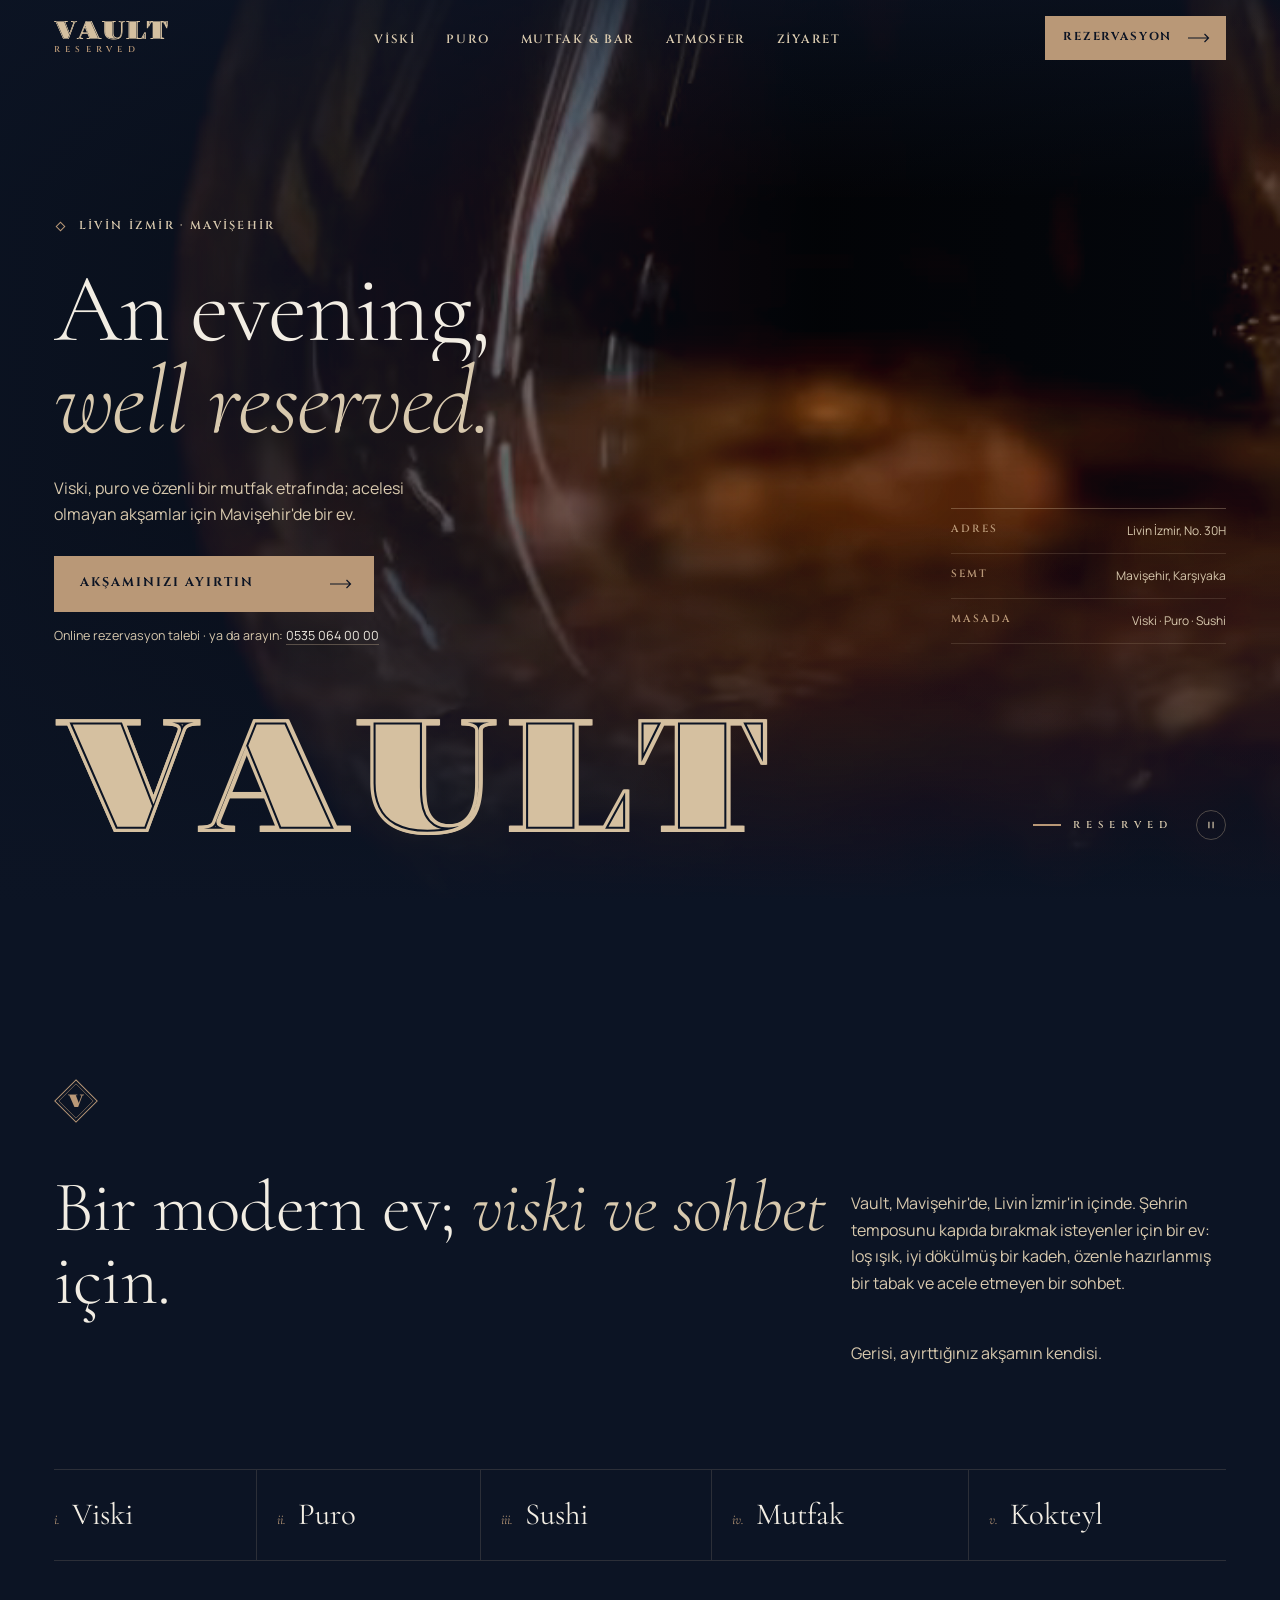
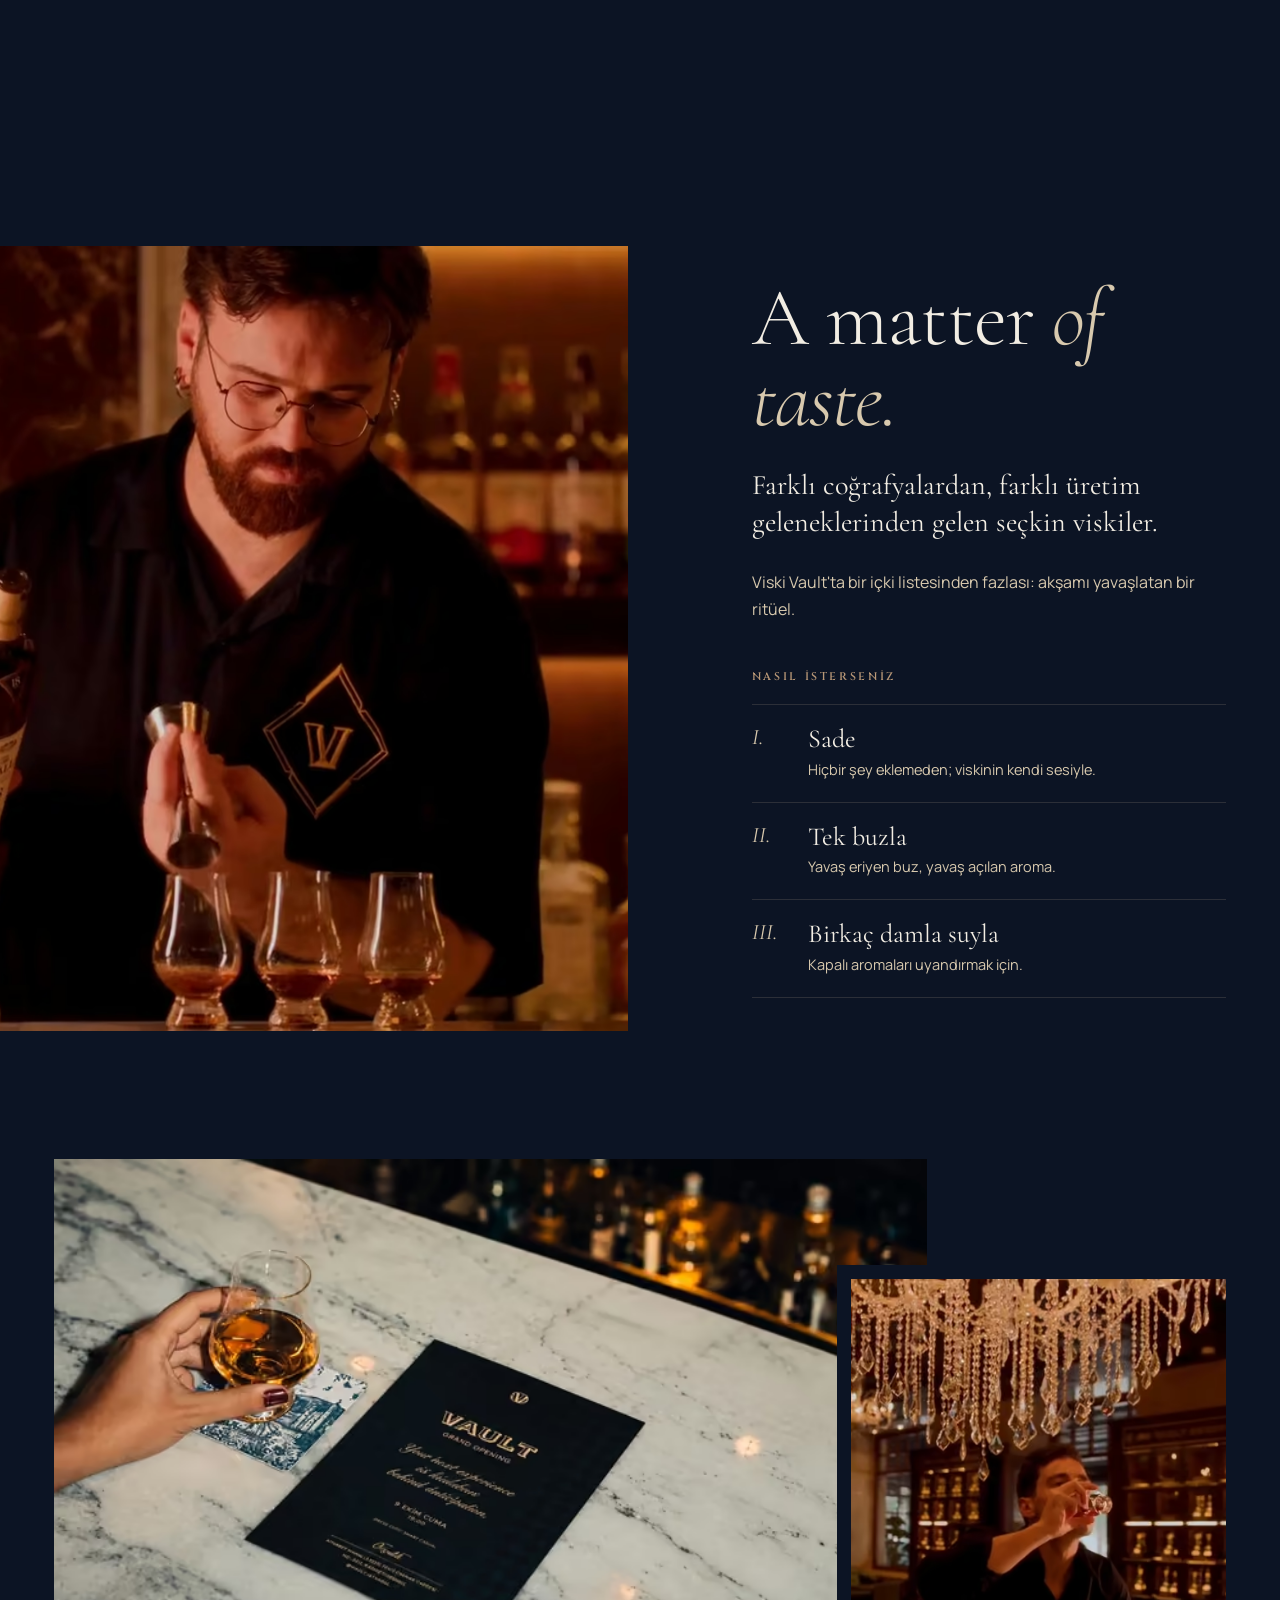
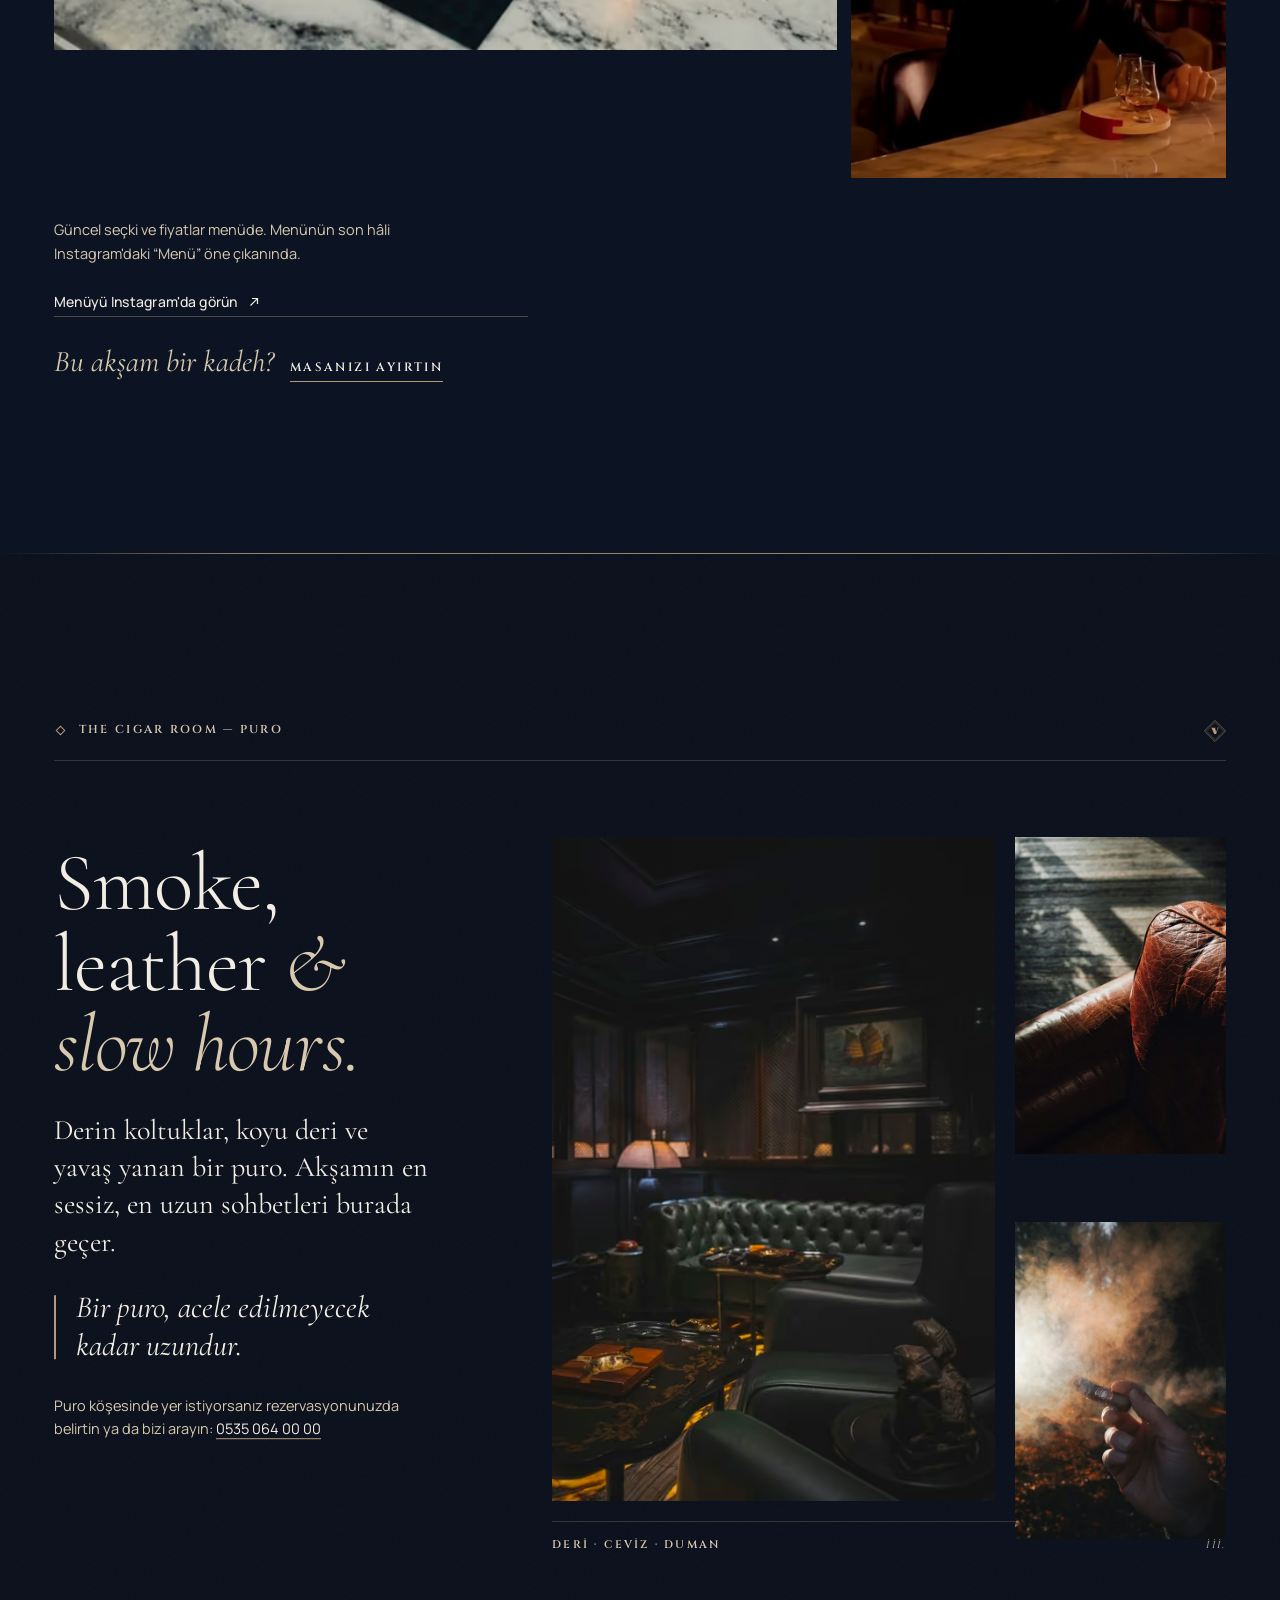
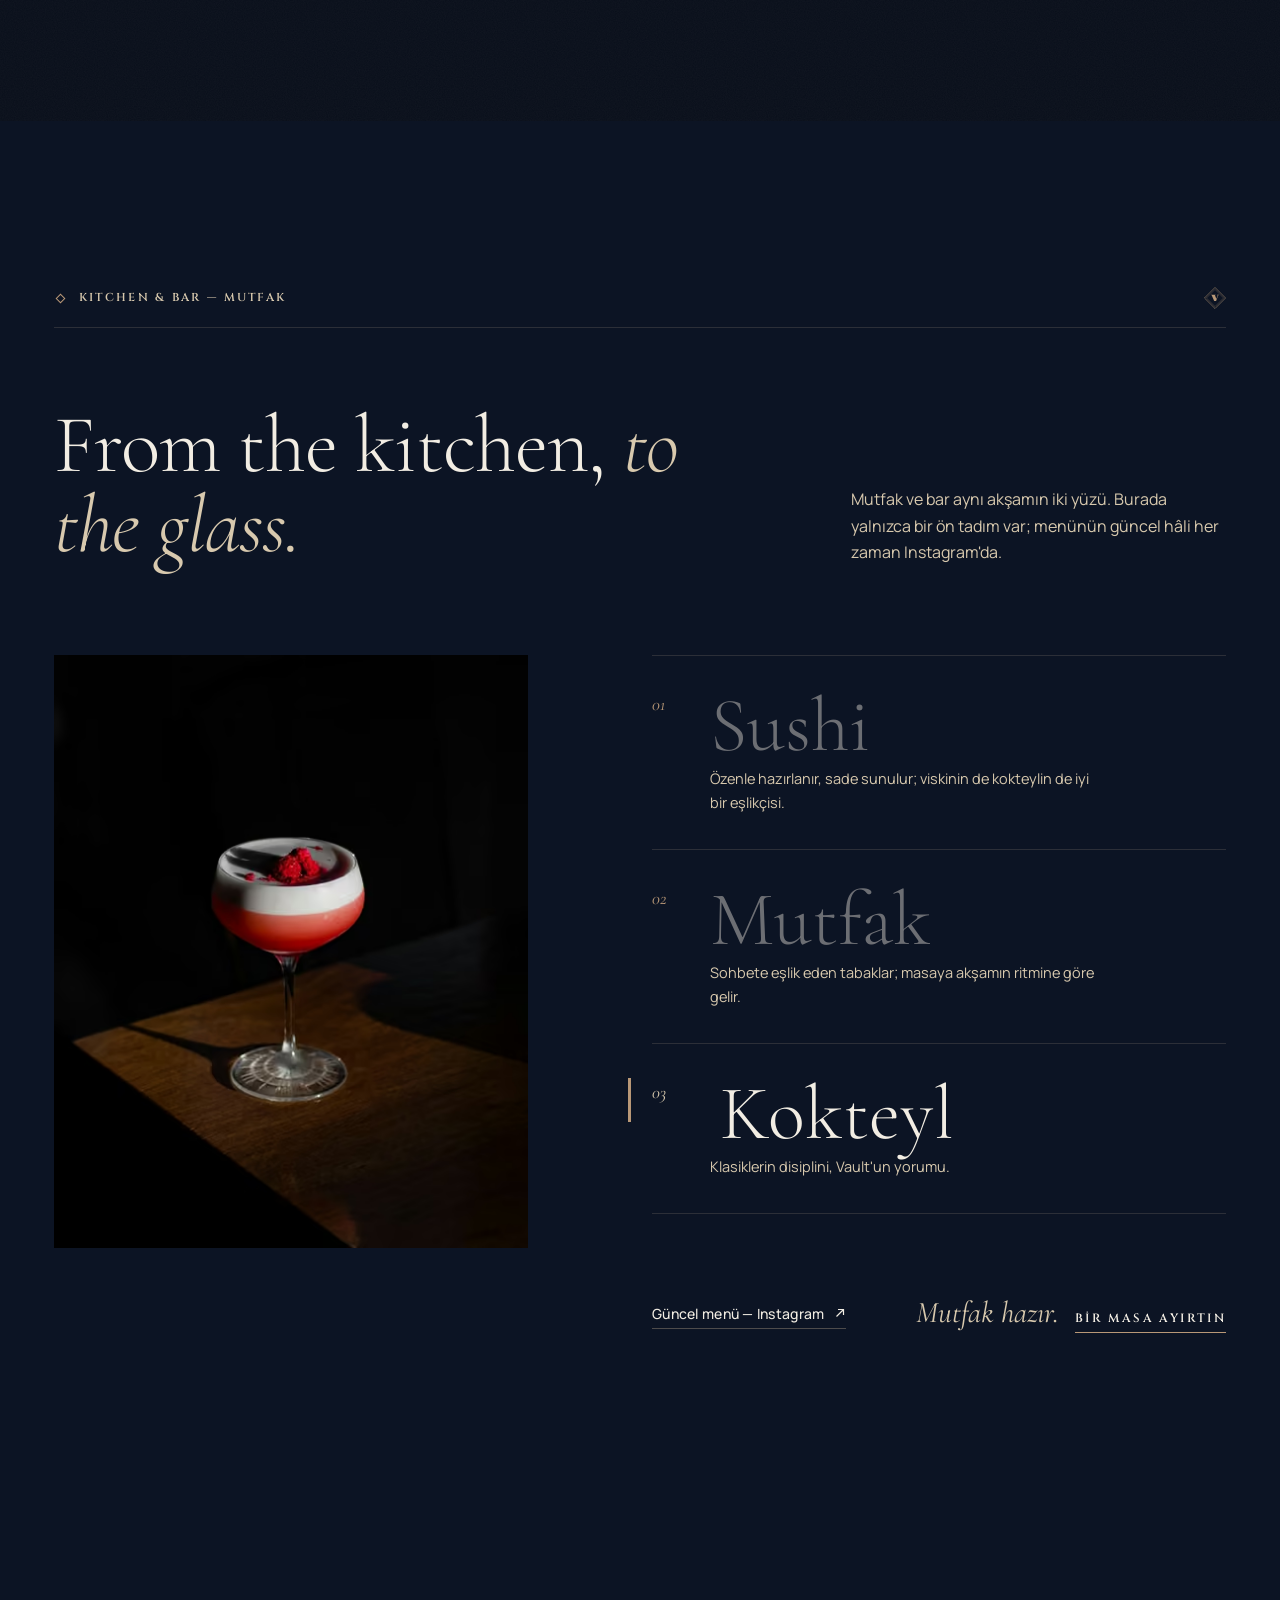
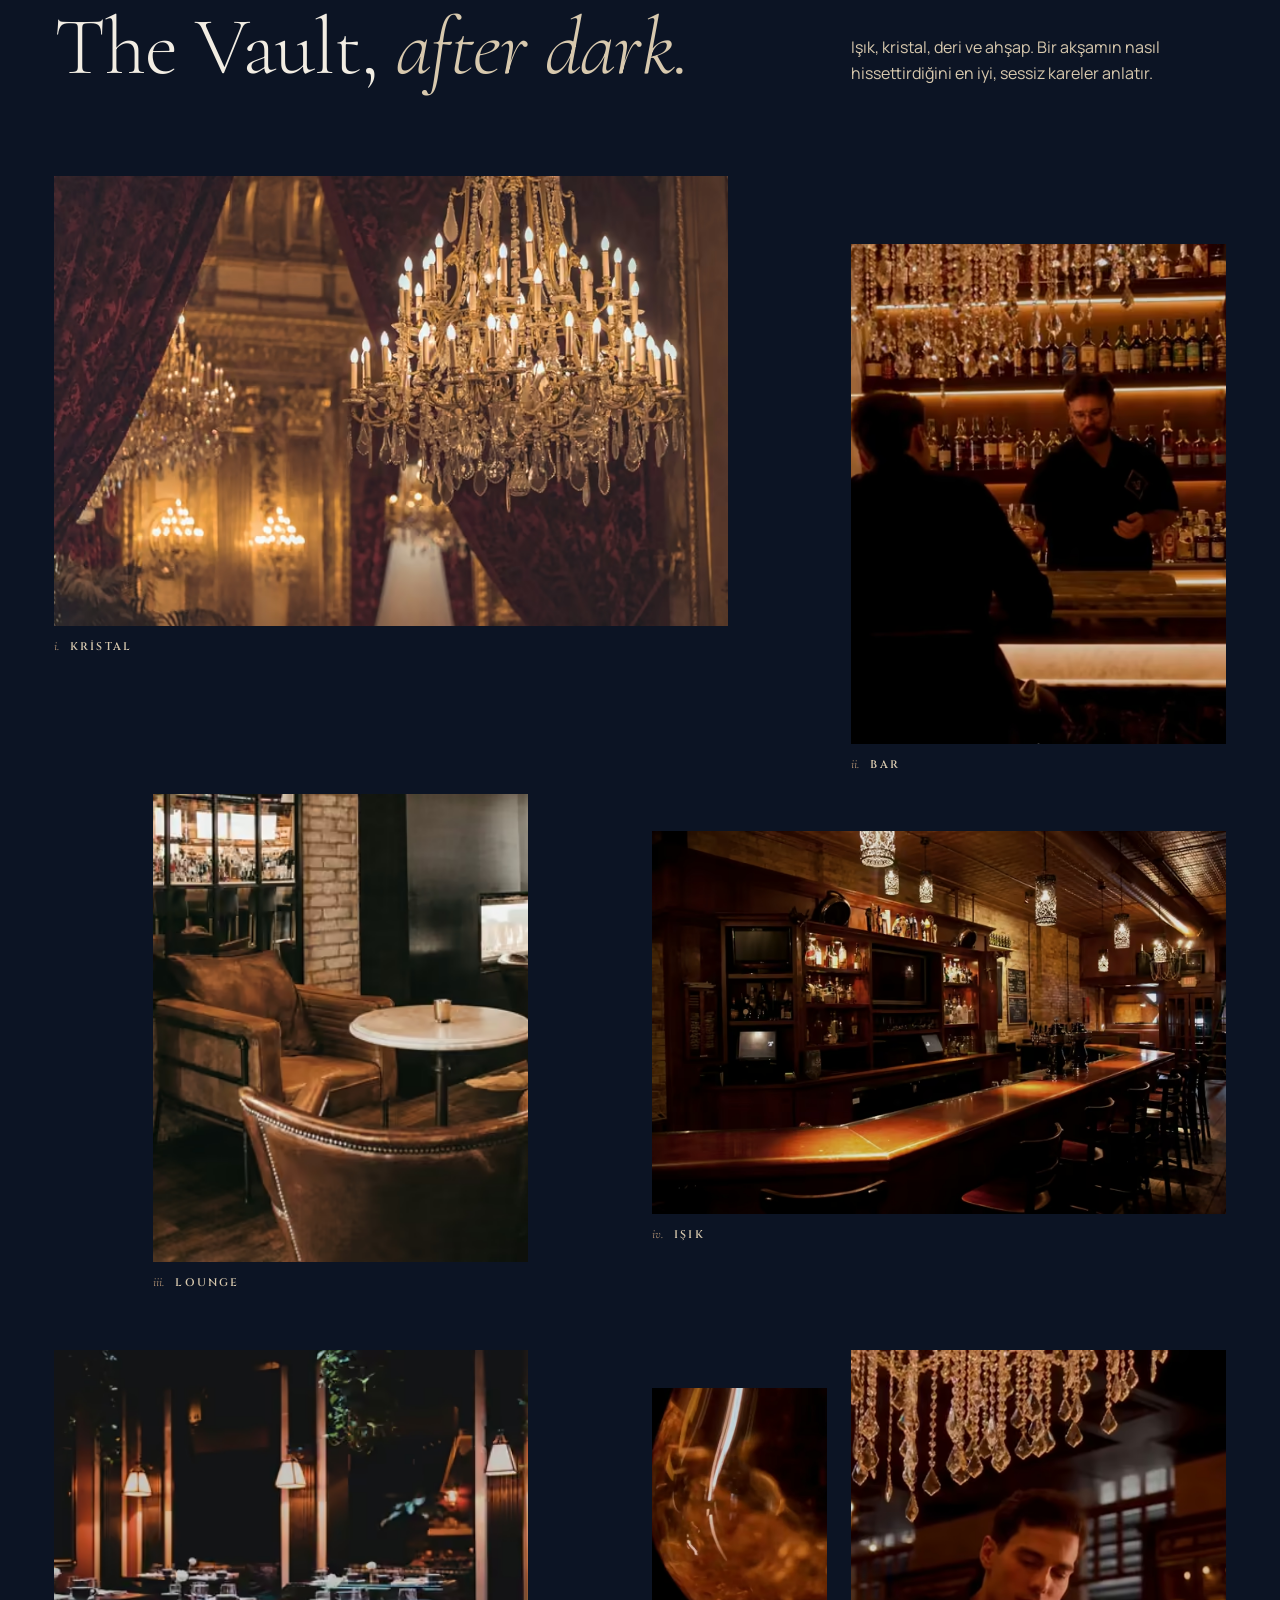
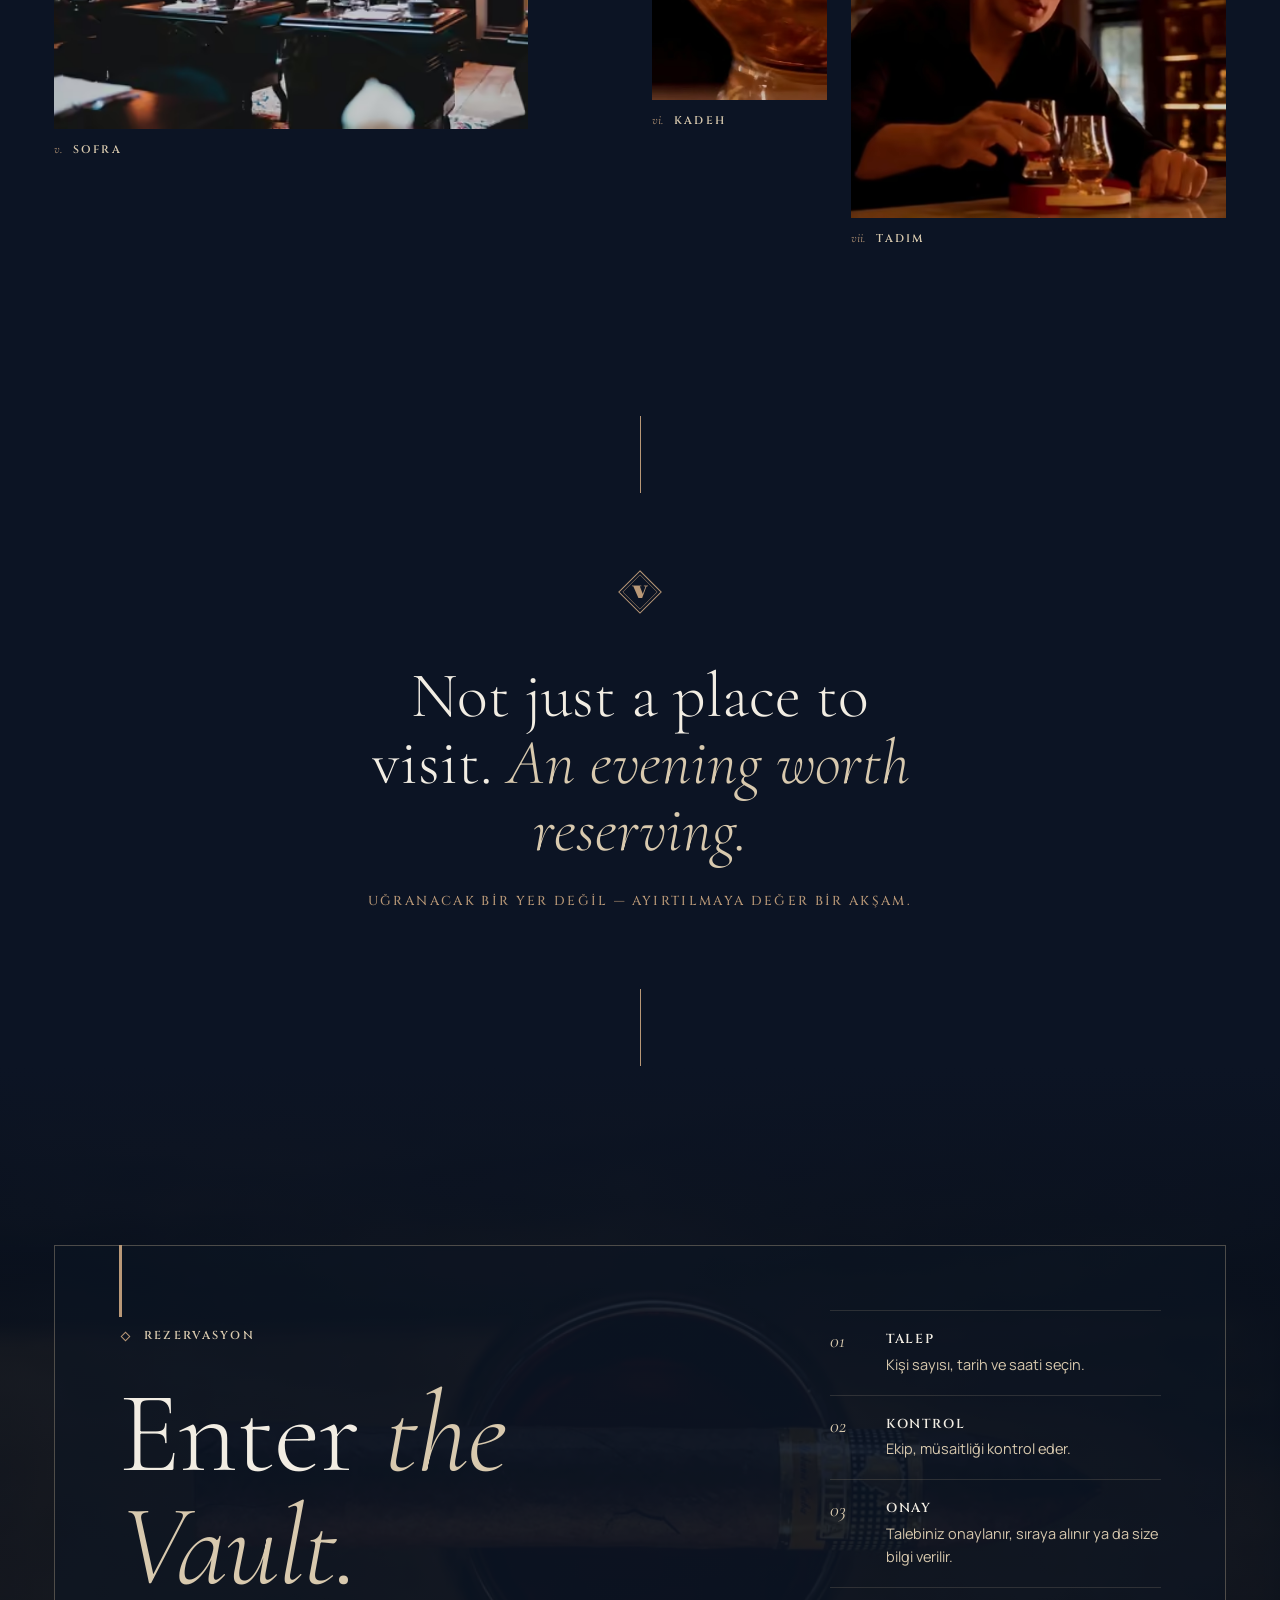
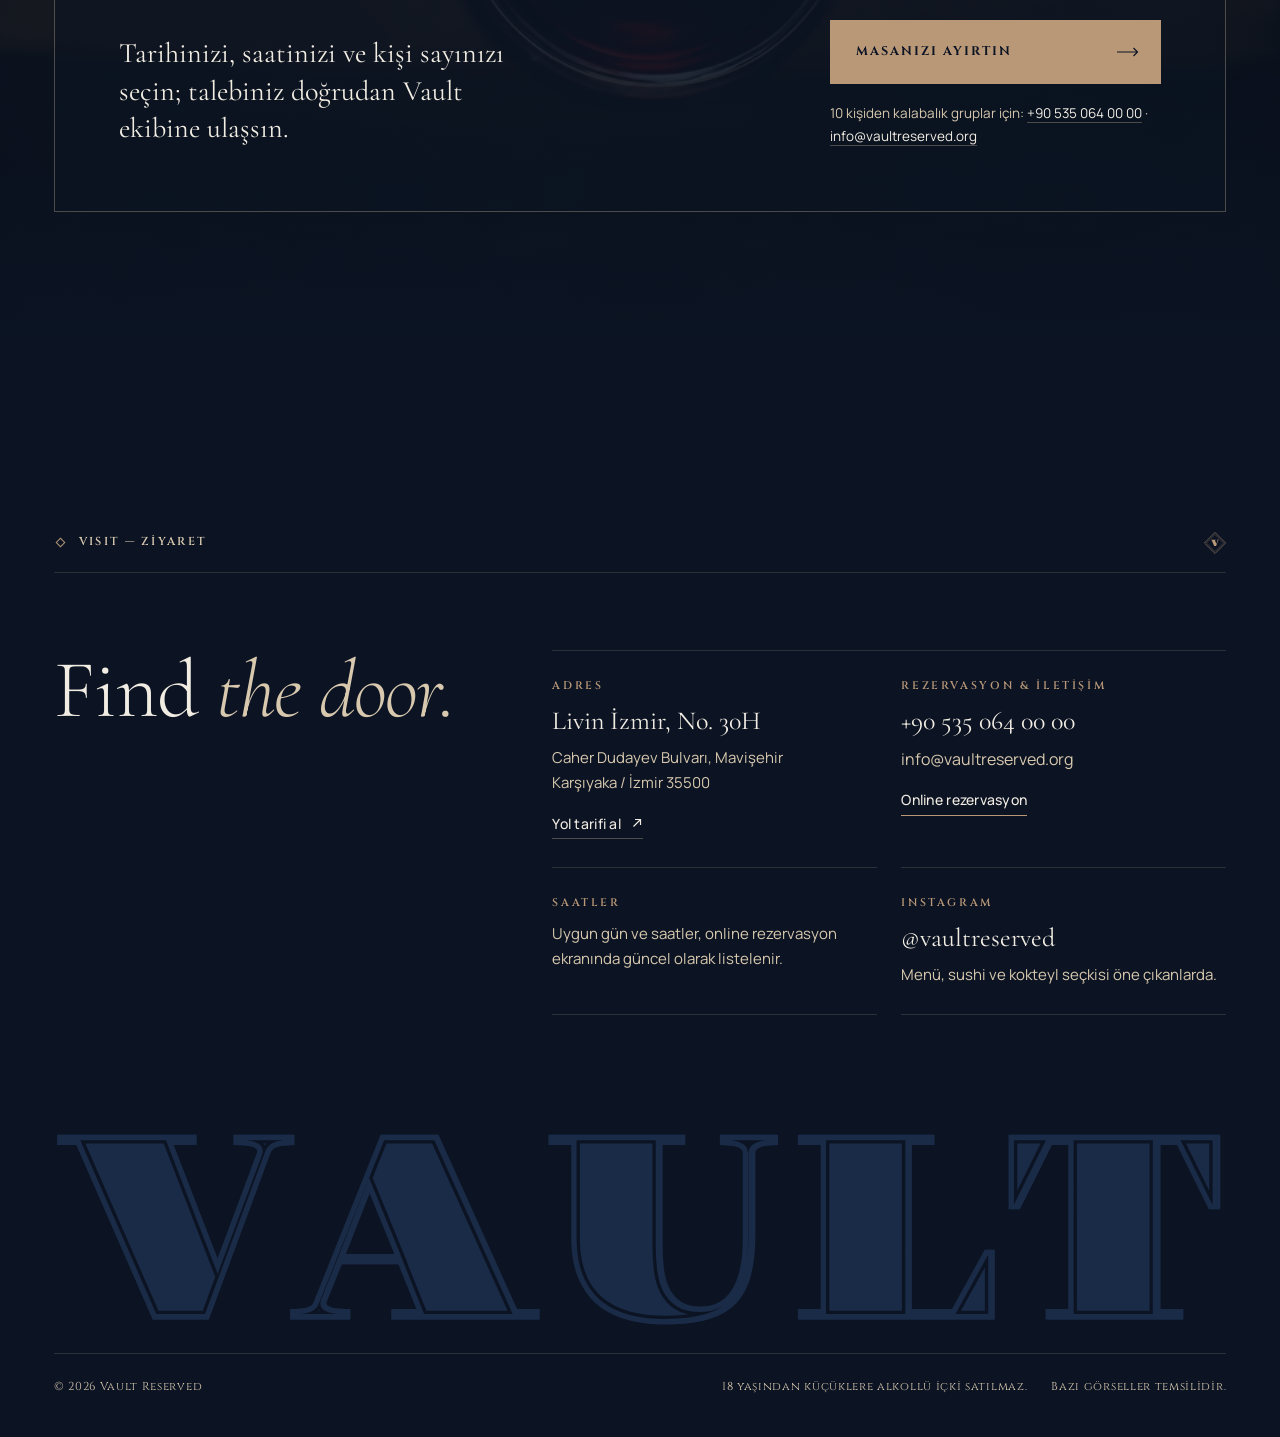
==== commit d71654a8: "Rebrand to Vault's own identity: navy and gold, engraved wordmark, real photos - Palette from Vault'" ====
--- a/index.html
+++ b/index.html
@@ -6,7 +6,7 @@
   <meta name="viewport" content="width=device-width, initial-scale=1, viewport-fit=cover">
   <title>Vault Reserved — Viski, Puro & Mutfak | Mavişehir, İzmir</title>
   <meta name="description" content="Vault Reserved: Livin İzmir'de, Mavişehir'de viski, puro, sushi ve kokteyl etrafında kurulan bir akşam. Masanızı online ayırtın.">
-  <meta name="theme-color" content="#171614">
+  <meta name="theme-color" content="#0c1424">
   <meta name="format-detection" content="telephone=no">
   <link rel="icon" href="favicon.svg" type="image/svg+xml">
   <link rel="apple-touch-icon" href="apple-touch-icon.png">
@@ -24,9 +24,11 @@
   <link rel="preconnect" href="https://checkandplace.com">
   <link rel="preload" href="assets/fonts/cormorant-latin.woff2" as="font" type="font/woff2" crossorigin>
   <link rel="preload" href="assets/fonts/manrope-latin.woff2" as="font" type="font/woff2" crossorigin>
+  <link rel="preload" href="assets/fonts/gravitas-vault.woff2" as="font" type="font/woff2" crossorigin>
+  <link rel="preload" href="assets/fonts/cinzel-latin.woff2" as="font" type="font/woff2" crossorigin>
   <link rel="preload" as="image" type="image/webp" href="assets/video/hero-poster.webp" fetchpriority="high">
 
-  <style>@font-face{font-family:"Cormorant Garamond";font-style:normal;font-weight:300 700;font-display:swap;src:url("assets/fonts/cormorant-latin.woff2") format("woff2");unicode-range:U+0000-00FF,U+0131,U+0152-0153,U+02BB-02BC,U+02C6,U+02DA,U+02DC,U+0304,U+0308,U+0329,U+2000-206F,U+20AC,U+2122,U+2191,U+2193,U+2212,U+2215,U+FEFF,U+FFFD}@font-face{font-family:"Cormorant Garamond";font-style:normal;font-weight:300 700;font-display:swap;src:url("assets/fonts/cormorant-latin-ext.woff2") format("woff2");unicode-range:U+0100-02BA,U+02BD-02C5,U+02C7-02CC,U+02CE-02D7,U+02DD-02FF,U+0304,U+0308,U+0329,U+1D00-1DBF,U+1E00-1E9F,U+1EF2-1EFF,U+2020,U+20A0-20AB,U+20AD-20C4,U+2113,U+2C60-2C7F,U+A720-A7FF}@font-face{font-family:"Cormorant Garamond";font-style:italic;font-weight:300 700;font-display:swap;src:url("assets/fonts/cormorant-italic-latin.woff2") format("woff2");unicode-range:U+0000-00FF,U+0131,U+0152-0153,U+02BB-02BC,U+02C6,U+02DA,U+02DC,U+0304,U+0308,U+0329,U+2000-206F,U+20AC,U+2122,U+2191,U+2193,U+2212,U+2215,U+FEFF,U+FFFD}@font-face{font-family:"Cormorant Garamond";font-style:italic;font-weight:300 700;font-display:swap;src:url("assets/fonts/cormorant-italic-latin-ext.woff2") format("woff2");unicode-range:U+0100-02BA,U+02BD-02C5,U+02C7-02CC,U+02CE-02D7,U+02DD-02FF,U+0304,U+0308,U+0329,U+1D00-1DBF,U+1E00-1E9F,U+1EF2-1EFF,U+2020,U+20A0-20AB,U+20AD-20C4,U+2113,U+2C60-2C7F,U+A720-A7FF}@font-face{font-family:"Manrope";font-style:normal;font-weight:300 700;font-display:swap;src:url("assets/fonts/manrope-latin.woff2") format("woff2");unicode-range:U+0000-00FF,U+0131,U+0152-0153,U+02BB-02BC,U+02C6,U+02DA,U+02DC,U+0304,U+0308,U+0329,U+2000-206F,U+20AC,U+2122,U+2191,U+2193,U+2212,U+2215,U+FEFF,U+FFFD}@font-face{font-family:"Manrope";font-style:normal;font-weight:300 700;font-display:swap;src:url("assets/fonts/manrope-latin-ext.woff2") format("woff2");unicode-range:U+0100-02BA,U+02BD-02C5,U+02C7-02CC,U+02CE-02D7,U+02DD-02FF,U+0304,U+0308,U+0329,U+1D00-1DBF,U+1E00-1E9F,U+1EF2-1EFF,U+2020,U+20A0-20AB,U+20AD-20C4,U+2113,U+2C60-2C7F,U+A720-A7FF}:root{--obsidian:#171614;--walnut:#30231d;--tobacco:#68452f;--burgundy:#9b1750;--brass:#a47b4f;--champagne:#d8c9ae;--ivory:#f2ede3;--burgundy-press:#84133f;--rule:rgba(216,201,174,0.16);--rule-strong:rgba(216,201,174,0.32);--veil:rgba(23,22,20,0.62);--serif:"Cormorant Garamond","Times New Roman",Georgia,serif;--sans:"Manrope",system-ui,-apple-system,"Segoe UI",Roboto,sans-serif;--gutter:clamp(16px,4.2vw,64px);--max:1440px;--nav-h:76px;--ease-out:cubic-bezier(0.2,0.7,0.2,1);--ease-io:cubic-bezier(0.65,0,0.35,1);--t-fast:180ms;--t-med:420ms;--t-slow:1100ms;color-scheme:dark}*,*::before,*::after{box-sizing:border-box}html{-webkit-text-size-adjust:100%;text-size-adjust:100%;scroll-behavior:smooth;scroll-padding-top:var(--nav-h)}body{margin:0;background:var(--obsidian);color:var(--ivory);font-family:var(--sans);font-size:16px;line-height:1.65;font-weight:400;-webkit-font-smoothing:antialiased;-moz-osx-font-smoothing:grayscale;text-rendering:optimizeLegibility;overflow-x:hidden}img,picture{display:block;max-width:100%}img{height:auto}a{color:inherit;text-decoration:none}button{font:inherit;color:inherit;background:none;border:0;padding:0;cursor:pointer}h1,h2,h3,p,ol,ul,figure,blockquote,dl,dd{margin:0}ol,ul{padding:0;list-style:none}em{font-style:italic}::selection{background:var(--burgundy);color:var(--ivory)}:focus{outline:none}:focus-visible{outline:2px solid var(--champagne);outline-offset:3px}.sr-only{position:absolute !important;width:1px;height:1px;padding:0;margin:-1px;overflow:hidden;clip:rect(0 0 0 0);white-space:nowrap;border:0}.skip-link{position:fixed;top:12px;left:12px;z-index:100;padding:12px 18px;background:var(--ivory);color:var(--obsidian);font-weight:600;transform:translateY(-160%);transition:transform var(--t-fast) var(--ease-out)}.skip-link:focus-visible{transform:none}.eyebrow{display:inline-flex;align-items:center;gap:12px;font-family:var(--sans);font-size:11px;font-weight:600;letter-spacing:0.24em;text-transform:uppercase;color:var(--champagne)}.eyebrow--ribbon::before{content:"";width:3px;height:18px;background:var(--burgundy)}.display{font-family:var(--serif);font-weight:300;line-height:0.98;letter-spacing:-0.012em;color:var(--ivory)}.display em{font-weight:300;color:var(--champagne)}.h2{font-size:clamp(44px,6.4vw,104px)}.lead{font-family:var(--serif);font-size:clamp(22px,2.2vw,30px);line-height:1.32;font-weight:400;color:var(--ivory)}.body{color:var(--champagne);max-width:46ch}.body + .body{margin-top:1em}.numeral{font-family:var(--serif);font-style:italic;font-weight:400;color:var(--brass)}.wrap{width:100%;max-width:var(--max);margin-inline:auto;padding-inline:var(--gutter)}.section{position:relative;padding-block:clamp(96px,13vw,200px)}.section-head{display:flex;align-items:center;justify-content:space-between;gap:24px;padding-bottom:18px;margin-bottom:clamp(40px,6vw,88px);border-bottom:1px solid var(--rule)}.section-head .numeral{font-size:20px}.btn{--btn-bg:var(--burgundy);position:relative;display:inline-flex;align-items:center;justify-content:space-between;gap:28px;min-height:56px;padding:0 22px 0 26px;background:var(--btn-bg);color:var(--ivory);font-family:var(--sans);font-size:12.5px;font-weight:600;letter-spacing:0.2em;text-transform:uppercase;transition:background-color var(--t-fast) var(--ease-out);-webkit-tap-highlight-color:transparent}.btn:hover{--btn-bg:var(--burgundy-press)}.btn:active{--btn-bg:var(--burgundy-press)}.btn__arrow{width:22px;height:10px;flex:none;transition:transform var(--t-med) var(--ease-out)}.btn:hover .btn__arrow{transform:translateX(5px)}.btn--sm{min-height:44px;padding:0 16px 0 18px;gap:16px;font-size:11.5px}.btn--block{width:100%}.link-line{position:relative;display:inline-flex;align-items:center;gap:10px;padding-block:6px;color:var(--ivory);font-size:14px;font-weight:500;letter-spacing:0.02em}.link-line::after{content:"";position:absolute;left:0;right:0;bottom:2px;height:1px;background:var(--burgundy);transform-origin:left;transition:transform var(--t-med) var(--ease-out)}.link-line:hover::after{transform:scaleX(0.35)}.link-line--quiet::after{background:var(--rule-strong)}.link-line svg{width:12px;height:12px;flex:none}.prompt{display:flex;flex-wrap:wrap;align-items:baseline;gap:6px 16px;font-family:var(--serif);font-size:clamp(22px,2.4vw,30px);font-style:italic;color:var(--champagne)}.prompt .link-line{font-family:var(--sans);font-style:normal;font-size:12px;font-weight:600;letter-spacing:0.2em;text-transform:uppercase}.media{position:relative;overflow:hidden;background:var(--walnut)}.media picture{width:100%;height:100%}.media img{width:100%;height:100%;object-fit:cover}.media figcaption,.caption{font-size:11px;font-weight:600;letter-spacing:0.2em;text-transform:uppercase;color:var(--champagne)}.nav{position:fixed;inset:0 0 auto 0;z-index:40;height:var(--nav-h);transition:background-color var(--t-med) var(--ease-out),border-color var(--t-med) var(--ease-out),transform var(--t-med) var(--ease-out);border-bottom:1px solid transparent}.nav.is-solid{background:rgba(23,22,20,0.97);border-bottom-color:var(--rule)}.nav__inner{height:100%;display:flex;align-items:center;justify-content:space-between;gap:24px}.wordmark{display:inline-flex;flex-direction:column;align-items:flex-start;line-height:1}.wordmark__main{font-family:var(--serif);font-size:26px;font-weight:500;letter-spacing:0.28em;margin-right:-0.28em;color:var(--ivory)}.wordmark__sub{margin-top:5px;font-size:8.5px;font-weight:600;letter-spacing:0.62em;color:var(--brass)}.nav__links{display:none;align-items:center;gap:clamp(20px,2.4vw,40px)}.nav__links a{position:relative;padding-block:10px;font-size:12px;font-weight:500;letter-spacing:0.16em;text-transform:uppercase;color:var(--champagne);transition:color var(--t-fast) var(--ease-out)}.nav__links a::after{content:"";position:absolute;left:0;right:0;bottom:2px;height:2px;background:var(--burgundy);transform:scaleX(0);transform-origin:left;transition:transform var(--t-med) var(--ease-out)}.nav__links a:hover{color:var(--ivory)}.nav__links a[aria-current="true"]{color:var(--ivory)}.nav__links a[aria-current="true"]::after{transform:scaleX(1)}.nav__actions{display:flex;align-items:center;gap:10px}.nav__reserve{display:none}.nav__menu{display:inline-flex;align-items:center;gap:12px;min-height:44px;padding:0 4px 0 14px;font-size:11.5px;font-weight:600;letter-spacing:0.2em;text-transform:uppercase}.nav__menu-icon{display:grid;gap:6px;width:26px}.nav__menu-icon span{height:1px;background:var(--ivory)}.nav__menu-icon span:last-child{width:62%;justify-self:end}@media (max-width:1023px){.nav .wordmark{transition:opacity var(--t-med) var(--ease-out)}.nav:not(.is-solid) .wordmark{opacity:0;pointer-events:none}.nav:not(.is-solid) .wordmark:focus-visible{opacity:1}}@media (min-width:1024px){.nav__links{display:flex}.nav__reserve{display:inline-flex}.nav__menu{display:none}}.menu{position:fixed;inset:0;width:100%;max-width:none;height:100%;max-height:none;margin:0;padding:0;border:0;background:var(--obsidian);color:var(--ivory)}.menu::backdrop{background:var(--obsidian)}.menu[open]{display:flex;flex-direction:column}.menu__top{display:flex;align-items:center;justify-content:space-between;height:var(--nav-h);padding-inline:var(--gutter);border-bottom:1px solid var(--rule)}.menu__close{display:inline-flex;align-items:center;gap:12px;min-height:44px;padding-left:14px;font-size:11.5px;font-weight:600;letter-spacing:0.2em;text-transform:uppercase}.menu__close svg{width:18px;height:18px}.menu__list{flex:1;display:flex;flex-direction:column;justify-content:center;padding:24px var(--gutter)}.menu__list a{display:flex;align-items:baseline;gap:18px;padding-block:10px;font-family:var(--serif);font-size:clamp(38px,10.5vw,64px);font-weight:300;line-height:1.05}.menu__list .numeral{font-size:16px;min-width:2ch}.menu__foot{padding:20px var(--gutter) calc(20px + env(safe-area-inset-bottom));border-top:1px solid var(--rule);display:grid;gap:18px}.menu__contact{display:flex;flex-wrap:wrap;justify-content:space-between;gap:8px 20px;font-size:13px;color:var(--champagne)}.menu__contact a{padding-block:10px}.hero{position:relative;min-height:100vh;min-height:100svh;display:grid;overflow:hidden;isolation:isolate}.hero__media{position:absolute;inset:0;z-index:-2}.hero__media video{width:100%;height:100%;object-fit:cover;object-position:50% 30%;transform-origin:50% 60%;background:var(--obsidian)}.hero::before{content:"";position:absolute;inset:0;z-index:-1;background:linear-gradient(180deg,rgba(23,22,20,0.86) 0%,rgba(23,22,20,0.5) 30%,rgba(23,22,20,0.42) 50%,rgba(23,22,20,0.95) 84%,var(--obsidian) 100%)}.hero__inner{position:relative;display:grid;grid-template-rows:auto 1fr auto;padding-top:calc(var(--nav-h) + 4px);padding-bottom:calc(48px + env(safe-area-inset-bottom))}.hero__mast{font-family:var(--serif);font-weight:300;font-size:30.5vw;line-height:0.8;letter-spacing:-0.02em;margin-left:-0.04em;color:var(--ivory);user-select:none;white-space:nowrap}.hero__mast span{display:inline-block}.hero__reserved{display:flex;align-items:center;gap:12px;margin-top:14px;font-size:10px;font-weight:600;letter-spacing:0.62em;color:var(--champagne)}.hero__reserved::before{content:"";width:28px;height:2px;background:var(--burgundy)}.hero__toggle{position:relative;display:inline-grid;place-items:center;width:44px;height:44px;margin:-14px -7px -14px auto;color:var(--champagne);transition:color var(--t-fast) var(--ease-out)}.hero__toggle[hidden]{display:none}.hero__toggle::before{content:"";position:absolute;inset:7px;border:1px solid var(--rule-strong);border-radius:50%;transition:border-color var(--t-fast) var(--ease-out)}.hero__toggle:hover{color:var(--ivory)}.hero__toggle:hover::before{border-color:var(--champagne)}.hero__toggle svg{width:10px;height:10px}.hero__toggle-play{display:none}.hero__toggle.is-paused .hero__toggle-pause{display:none}.hero__toggle.is-paused .hero__toggle-play{display:block}.hero__content{align-self:end;display:grid;gap:22px}.hero__title{font-family:var(--serif);font-weight:300;font-size:clamp(46px,12.4vw,136px);line-height:0.94;letter-spacing:-0.015em}.hero__title .line{display:block;overflow:hidden;padding-bottom:0.06em;margin-bottom:-0.06em}.hero__title .line>span{display:inline-block}.hero__title em{color:var(--champagne)}.hero__sub{max-width:40ch;font-size:15px;color:var(--champagne)}.hero__cta{display:grid;gap:14px;justify-items:start}.hero__cta .btn{width:100%}.hero__note{font-size:12.5px;color:var(--champagne)}.hero__note a{color:var(--ivory);border-bottom:1px solid var(--rule-strong)}.hero__meta{display:none}@media (min-width:720px){.hero__cta .btn{width:auto;min-width:320px}}@media (min-width:1024px){.hero::before{background:linear-gradient(90deg,rgba(23,22,20,0.9) 0%,rgba(23,22,20,0.66) 34%,rgba(23,22,20,0.18) 64%,rgba(23,22,20,0.34) 100%),linear-gradient(180deg,rgba(23,22,20,0.7) 0%,rgba(23,22,20,0) 22%,rgba(23,22,20,0) 58%,var(--obsidian) 100%)}.hero__inner{grid-template-columns:repeat(12,minmax(0,1fr));grid-template-rows:1fr auto;column-gap:24px;padding-top:calc(var(--nav-h) + 6vh);padding-bottom:0}.hero__content{grid-column:1 / span 7;grid-row:1;align-self:center;gap:28px;padding-top:2vh}.hero__meta{grid-column:10 / span 3;grid-row:1;align-self:end;display:grid;gap:0;margin-bottom:8vh;border-top:1px solid var(--rule-strong)}.hero__meta div{display:flex;justify-content:space-between;gap:16px;padding-block:12px;border-bottom:1px solid var(--rule);font-size:12px;color:var(--champagne)}.hero__meta dt{font-weight:600;letter-spacing:0.18em;text-transform:uppercase;font-size:10.5px;color:var(--brass)}.hero__meta dd{text-align:right}.hero__brand{grid-column:1 / -1;grid-row:2;position:relative;margin-bottom:-4.2vw}.hero__mast{font-size:25.4vw;line-height:0.74}.hero__reserved{position:absolute;right:0;top:-36px;margin:0}.hero__toggle{margin:-14px -7px -14px 4px}.hero__title{font-size:clamp(64px,7.6vw,128px)}.hero__sub{font-size:16px}}@media (min-width:1600px){.hero__mast{font-size:min(25.4vw,420px)}}.house{padding-top:clamp(120px,14vw,220px)}.house__grid{display:grid;gap:40px}.house__statement{font-family:var(--serif);font-weight:300;font-size:clamp(38px,5.6vw,88px);line-height:1.02;letter-spacing:-0.01em}.house__statement em{color:var(--champagne)}.house__copy{display:grid;gap:28px;align-content:start}.index-strip{display:flex;flex-wrap:wrap;margin-top:clamp(56px,8vw,120px);border-top:1px solid var(--rule);border-bottom:1px solid var(--rule)}.index-strip li{flex:1 1 auto;display:flex;align-items:baseline;gap:12px;padding:20px 20px 20px 0;font-family:var(--serif);font-size:clamp(22px,2.4vw,34px);font-weight:400}.index-strip li + li{padding-left:20px;border-left:1px solid var(--rule)}.index-strip .numeral{font-size:14px}@media (max-width:719px){.index-strip li{flex:1 1 50%}.index-strip li:nth-child(odd){padding-left:0;border-left:0}.index-strip li:nth-child(n + 3){border-top:1px solid var(--rule)}.index-strip li:last-child{flex-basis:100%}}@media (min-width:1024px){.house__grid{grid-template-columns:repeat(12,minmax(0,1fr));column-gap:24px}.house__statement{grid-column:1 / span 8}.house__copy{grid-column:9 / span 4;padding-top:1.2em}}.whisky{padding-top:0}.whisky__grid{display:grid;gap:48px}.whisky__portrait{aspect-ratio:5 / 7}.whisky__text{display:grid;gap:28px;align-content:center}.ritual{margin-top:12px;border-top:1px solid var(--rule)}.ritual__title{padding-block:18px 6px;font-size:11px;font-weight:600;letter-spacing:0.24em;text-transform:uppercase;color:var(--brass)}.ritual li{display:grid;grid-template-columns:44px 1fr;gap:4px 12px;padding-block:20px;border-bottom:1px solid var(--rule)}.ritual .numeral{font-size:22px;grid-row:span 2;line-height:1.1}.ritual strong{font-family:var(--serif);font-size:26px;font-weight:400;line-height:1.1}.ritual span{font-size:14.5px;color:var(--champagne)}.whisky__collage{position:relative;margin-top:clamp(72px,10vw,160px);display:grid}.whisky__wide{aspect-ratio:4 / 3}.whisky__wide img{object-position:50% 55%}.whisky__inset{width:52%;aspect-ratio:3 / 4;margin:-22% 0 0 auto;position:relative;z-index:1;outline:10px solid var(--obsidian)}.whisky__note{margin-top:36px;display:grid;gap:18px}.whisky__note>p:not(.prompt){font-size:14.5px;color:var(--champagne);max-width:40ch}@media (min-width:720px){.whisky__wide{aspect-ratio:16 / 9}}@media (min-width:1024px){.whisky__grid{grid-template-columns:repeat(12,minmax(0,1fr));column-gap:24px;align-items:center}.whisky__portrait{grid-column:1 / span 6;margin-left:calc(var(--gutter) * -1)}.whisky__text{grid-column:8 / span 5}.whisky__collage{grid-template-columns:repeat(12,minmax(0,1fr));column-gap:24px}.whisky__wide{grid-column:1 / span 9;grid-row:1;aspect-ratio:16 / 9}.whisky__inset{grid-column:9 / span 4;grid-row:1;width:auto;margin:32% 0 0 0;align-self:start;outline-width:14px}.whisky__note{grid-column:1 / span 5;margin-top:40px}}.cigar{--curtain:var(--walnut);background:var(--walnut);overflow:hidden}.cigar::before{content:"";position:absolute;inset:0;pointer-events:none;opacity:0.35;background-image:url("data:image/svg+xml,%3Csvg xmlns='http://www.w3.org/2000/svg' width='220' height='220'%3E%3Cfilter id='n'%3E%3CfeTurbulence type='fractalNoise' baseFrequency='.9' numOctaves='2' stitchTiles='stitch'/%3E%3CfeColorMatrix values='0 0 0 0 0.41 0 0 0 0 0.27 0 0 0 0 0.18 0 0 0 .55 0'/%3E%3C/filter%3E%3Crect width='100%25' height='100%25' filter='url(%23n)'/%3E%3C/svg%3E");mix-blend-mode:soft-light}.cigar::after{content:"";position:absolute;inset:0 0 auto 0;height:1px;background:linear-gradient(90deg,transparent,var(--burgundy) 20%,var(--burgundy) 80%,transparent);opacity:0.85}.cigar .section-head{border-bottom-color:rgba(216,201,174,0.2)}.cigar .numeral{color:var(--champagne)}.cigar__grid{position:relative;display:grid;gap:56px}.cigar__text{display:grid;gap:28px;align-content:start}.cigar__quote{position:relative;padding-left:22px;font-family:var(--serif);font-style:italic;font-size:clamp(24px,2.4vw,32px);line-height:1.25;color:var(--ivory)}.cigar__quote::before{content:"";position:absolute;left:0;top:0.2em;bottom:0.2em;width:2px;background:var(--burgundy)}.cigar__aside{font-size:14.5px;color:var(--champagne);max-width:42ch}.cigar__aside a{color:var(--ivory);border-bottom:1px solid var(--burgundy);white-space:nowrap}.cigar__frames{display:grid;grid-template-columns:repeat(6,minmax(0,1fr));gap:12px}.cigar__room{grid-column:1 / span 4;grid-row:1 / span 2;aspect-ratio:2 / 3}.cigar__leather{grid-column:5 / span 2;grid-row:1;aspect-ratio:2 / 3}.cigar__smoke{grid-column:5 / span 2;grid-row:2;aspect-ratio:2 / 3;align-self:end}.cigar__label{grid-column:1 / -1;display:flex;justify-content:space-between;gap:16px;padding-top:14px;border-top:1px solid rgba(216,201,174,0.2)}@media (min-width:1024px){.cigar__grid{grid-template-columns:repeat(12,minmax(0,1fr));column-gap:24px}.cigar__text{grid-column:1 / span 4;position:sticky;top:calc(var(--nav-h) + 48px);align-self:start}.cigar__frames{grid-column:6 / span 7;gap:20px}.cigar__smoke{margin-bottom:-18%}}.kitchen__intro{display:grid;gap:28px;margin-bottom:clamp(48px,7vw,104px)}.kitchen__intro .body{max-width:52ch}.chapters{display:grid;gap:0}.chapter{border-top:1px solid var(--rule)}.chapter:last-child{border-bottom:1px solid var(--rule)}.chapter__head{display:grid;grid-template-columns:44px 1fr;gap:4px 14px;padding-block:26px;width:100%;text-align:left}.chapter__head .numeral{font-size:18px;line-height:1.6;grid-row:span 2}.chapter__name{font-family:var(--serif);font-size:clamp(44px,6vw,92px);font-weight:300;line-height:0.95;transition:color var(--t-fast) var(--ease-out),transform var(--t-med) var(--ease-out)}.chapter__desc{font-size:14.5px;color:var(--champagne);max-width:44ch}.chapter__media{aspect-ratio:4 / 5;margin-bottom:28px}.kitchen__stage{display:none}.kitchen__foot{margin-top:40px;display:flex;flex-wrap:wrap;justify-content:space-between;align-items:center;gap:24px}@media (min-width:720px){.chapter__media{aspect-ratio:16 / 10}}@media (min-width:1024px){.kitchen__intro{grid-template-columns:repeat(12,minmax(0,1fr));column-gap:24px;align-items:end}.kitchen__intro .display{grid-column:1 / span 7}.kitchen__intro .body{grid-column:9 / span 4}.kitchen__layout{display:grid;grid-template-columns:repeat(12,minmax(0,1fr));column-gap:24px;align-items:start}.kitchen__stage{display:block;grid-column:1 / span 5;position:sticky;top:calc(var(--nav-h) + 32px);aspect-ratio:4 / 5}.kitchen__stage .media{position:absolute;inset:0;opacity:0;transition:opacity 700ms var(--ease-io)}.kitchen__stage .media.is-active{opacity:1}.kitchen__stage .media img{transition:transform 1600ms var(--ease-out);transform:scale(1.06)}.kitchen__stage .media.is-active img{transform:scale(1)}.chapters{grid-column:7 / span 6}.chapter__media{display:none}.chapter__head{padding-block:34px;cursor:default}.chapter__name{color:rgba(242,237,227,0.42)}.chapter.is-active .chapter__name{color:var(--ivory);transform:translateX(10px)}.chapter.is-active .numeral{color:var(--champagne)}.chapter{position:relative}.chapter::before{content:"";position:absolute;left:-24px;top:34px;width:3px;height:0;background:var(--burgundy);transition:height var(--t-med) var(--ease-out)}.chapter.is-active::before{height:44px}.kitchen__foot{grid-column:7 / span 6}}.atmos{padding-top:clamp(64px,8vw,120px)}.atmos__head{display:grid;gap:24px;margin-bottom:clamp(48px,7vw,104px)}.gallery{display:grid;grid-template-columns:repeat(6,minmax(0,1fr));gap:12px}.gallery figure{display:grid;grid-template-columns:minmax(0,1fr);grid-template-rows:auto auto;gap:10px;min-width:0;align-content:start}.gallery .media{height:100%}.g1{grid-column:1 / -1}.g1 .media{aspect-ratio:3 / 2}.g2{grid-column:1 / span 3}.g2 .media{aspect-ratio:2 / 3}.g3{grid-column:4 / span 3;margin-top:30%}.g3 .media{aspect-ratio:4 / 5}.g4{grid-column:1 / -1}.g4 .media{aspect-ratio:16 / 10}.g5{grid-column:1 / span 4}.g5 .media{aspect-ratio:4 / 5}.g6{grid-column:5 / span 2;align-self:end}.g6 .media{aspect-ratio:9 / 16}.g7{grid-column:1 / -1}.g7 .media{aspect-ratio:3 / 2}.gallery figcaption{display:flex;gap:10px;align-items:baseline}.gallery figcaption .numeral{font-size:13px;letter-spacing:0;text-transform:none}@media (min-width:1024px){.atmos__head{grid-template-columns:repeat(12,minmax(0,1fr));column-gap:24px;align-items:end}.atmos__head .display{grid-column:1 / span 7}.atmos__head .body{grid-column:9 / span 4}.gallery{grid-template-columns:repeat(12,minmax(0,1fr));column-gap:24px;row-gap:56px}.g1{grid-column:1 / span 7}.g2{grid-column:9 / span 4;margin-top:18%}.g2 .media{aspect-ratio:3 / 4}.g3{grid-column:2 / span 4;margin-top:-10%}.g3 .media{aspect-ratio:4 / 5}.g4{grid-column:7 / span 6;margin-top:0}.g4 .media{aspect-ratio:3 / 2}.g5{grid-column:1 / span 5}.g5 .media{aspect-ratio:5 / 4}.g6{grid-column:7 / span 2;align-self:start;margin-top:22%}.g6 .media{aspect-ratio:9 / 16}.g7{grid-column:9 / span 4;align-self:end}.g7 .media{aspect-ratio:4 / 5}}.manifesto{padding-block:clamp(96px,12vw,180px);text-align:center;position:relative}.manifesto::before,.manifesto::after{content:"";position:absolute;left:50%;width:1px;height:clamp(48px,6vw,88px);background:var(--burgundy)}.manifesto::before{top:0}.manifesto::after{bottom:0}.manifesto__en{font-family:var(--serif);font-weight:300;font-size:clamp(34px,5vw,76px);line-height:1.05;max-width:18ch;margin-inline:auto}.manifesto__en em{color:var(--champagne)}.manifesto__tr{margin-top:28px;font-size:13px;font-weight:500;letter-spacing:0.18em;text-transform:uppercase;color:var(--brass)}.reserve{position:relative;overflow:hidden;isolation:isolate;padding-block:clamp(110px,14vw,220px)}.reserve__bg{position:absolute;inset:0;z-index:-2}.reserve__bg img{width:100%;height:100%;object-fit:cover;object-position:50% 30%}.reserve::before{content:"";position:absolute;inset:0;z-index:-1;background:linear-gradient(180deg,var(--obsidian) 0%,rgba(23,22,20,0.8) 22%,rgba(23,22,20,0.78) 70%,var(--obsidian) 100%)}.reserve__frame{position:relative;display:grid;gap:48px;padding:clamp(28px,5vw,80px) clamp(20px,5vw,80px);border:1px solid var(--rule-strong);background:rgba(23,22,20,0.55)}.reserve__frame::before{content:"";position:absolute;top:-1px;left:clamp(20px,5vw,80px);width:3px;height:72px;background:var(--burgundy)}.reserve__title{font-size:clamp(56px,9vw,150px)}.reserve__lead{max-width:30ch}.steps{display:grid;gap:0;border-top:1px solid var(--rule)}.steps li{display:grid;grid-template-columns:44px 1fr;gap:2px 12px;padding-block:18px;border-bottom:1px solid var(--rule)}.steps .numeral{font-size:20px;grid-row:span 2;line-height:1.2}.steps strong{font-weight:600;font-size:13px;letter-spacing:0.16em;text-transform:uppercase}.steps span{color:var(--champagne);font-size:14.5px}.reserve__actions{display:grid;gap:18px}.reserve__actions .btn{width:100%}.reserve__group{font-size:13.5px;color:var(--champagne)}.reserve__group a{color:var(--ivory);border-bottom:1px solid var(--rule-strong);white-space:nowrap}@media (min-width:1024px){.reserve__frame{grid-template-columns:repeat(12,minmax(0,1fr));column-gap:24px;align-items:end}.reserve__main{grid-column:1 / span 7;display:grid;gap:32px}.reserve__side{grid-column:9 / span 4;display:grid;gap:32px}.reserve__actions .btn{min-height:64px}}.visit{padding-block:clamp(96px,11vw,160px) 0}.visit__grid{display:grid;gap:40px}.visit__cols{display:grid;gap:0;border-top:1px solid var(--rule)}.visit__col{display:grid;gap:10px;padding-block:26px;border-bottom:1px solid var(--rule);align-content:start}.visit__col h3{font-size:11px;font-weight:600;letter-spacing:0.24em;text-transform:uppercase;color:var(--brass)}.visit__col p,.visit__col address{font-style:normal;color:var(--champagne);font-size:15px}.visit__col .big{font-family:var(--serif);font-size:26px;line-height:1.2;color:var(--ivory)}.visit__col .link-line{justify-self:start}@media (min-width:720px){.visit__cols{grid-template-columns:repeat(2,minmax(0,1fr));column-gap:24px}}@media (min-width:1024px){.visit__grid{grid-template-columns:repeat(12,minmax(0,1fr));column-gap:24px}.visit__grid>.display{grid-column:1 / span 5}.visit__cols{grid-column:6 / span 7}}.footer{padding-top:clamp(72px,9vw,140px);padding-bottom:calc(110px + env(safe-area-inset-bottom));overflow:hidden}.footer__mark::before{content:"VAULT";content:"VAULT" / ""}.footer__mark{font-family:var(--serif);font-weight:300;font-size:30vw;line-height:0.78;letter-spacing:-0.02em;color:var(--walnut);margin-left:-0.04em;user-select:none;white-space:nowrap}.footer__bar{display:flex;flex-wrap:wrap;justify-content:space-between;gap:12px 32px;padding-top:24px;margin-top:24px;border-top:1px solid var(--rule);font-size:12.5px;color:var(--champagne)}.footer__bar ul{display:flex;flex-wrap:wrap;gap:8px 24px}@media (min-width:1024px){.footer{padding-bottom:40px}.footer__mark{font-size:min(27vw,440px)}}.dock{position:fixed;left:0;right:0;bottom:0;z-index:30;display:flex;gap:8px;padding:10px var(--gutter) calc(10px + env(safe-area-inset-bottom));background:rgba(23,22,20,0.97);border-top:1px solid var(--rule);transform:translateY(105%);transition:transform var(--t-med) var(--ease-out)}.dock.is-visible{transform:none}.dock .btn{flex:1;min-height:52px}.dock__call{flex:none;display:inline-grid;place-items:center;width:52px;height:52px;border:1px solid var(--rule-strong);color:var(--ivory)}.dock__call svg{width:18px;height:18px}@media (min-width:1024px){.dock{display:none}}.rsv{position:fixed;inset:0;width:100%;max-width:none;height:100%;max-height:none;margin:0;padding:0;border:0;background:var(--obsidian);color:var(--ivory);overflow:hidden}.rsv::backdrop{background:rgba(23,22,20,0.86)}.rsv[open]{display:grid;grid-template-rows:auto 1fr}.rsv__bar{display:flex;align-items:center;justify-content:space-between;gap:16px;height:64px;padding-inline:var(--gutter);border-bottom:1px solid var(--rule)}.rsv__bar .eyebrow{font-size:10.5px}.rsv__close{display:inline-flex;align-items:center;gap:10px;min-height:44px;padding-left:14px;font-size:11.5px;font-weight:600;letter-spacing:0.2em;text-transform:uppercase}.rsv__close svg{width:18px;height:18px}.rsv__body{display:grid;min-height:0}.rsv__aside{display:none}.rsv__card{position:relative;min-height:0;display:grid;grid-template-rows:auto 1fr auto;background:var(--ivory);color:var(--obsidian)}.rsv__cardhead{display:flex;align-items:center;justify-content:space-between;gap:12px;padding:10px 16px;border-bottom:1px solid rgba(48,35,29,0.14);font-size:12px;color:var(--tobacco)}.rsv__cardhead strong{font-family:var(--serif);font-size:20px;font-weight:500;color:var(--walnut)}.rsv__cardhead a{display:inline-flex;align-items:center;gap:6px;min-height:40px;color:var(--walnut);font-weight:600}.rsv__cardhead svg{width:11px;height:11px}.rsv__frame{position:relative;min-height:0}.rsv__frame iframe{position:absolute;inset:0;width:100%;height:100%;border:0;background:#fff;opacity:0;transition:opacity 500ms var(--ease-out)}.rsv__frame.is-loaded iframe{opacity:1}.rsv__status{position:absolute;inset:0;display:grid;place-content:center;justify-items:center;gap:14px;padding:24px;text-align:center;color:var(--walnut)}.rsv__frame.is-loaded .rsv__status{display:none}.rsv__status p{max-width:32ch;font-size:14px}.rsv__status .rsv__fallback{display:none}.rsv__frame.is-slow .rsv__fallback{display:inline-flex}.rsv__dial{width:44px;height:44px;border-radius:50%;border:1px solid rgba(48,35,29,0.2);border-top-color:var(--burgundy);animation:dial 1.1s linear infinite}@keyframes dial{to{transform:rotate(360deg)}}.rsv__fallback{align-items:center;gap:10px;min-height:48px;padding:0 20px;background:var(--burgundy);color:var(--ivory);font-size:12px;font-weight:600;letter-spacing:0.18em;text-transform:uppercase}.rsv__cardfoot{padding:10px 16px;border-top:1px solid rgba(48,35,29,0.14);font-size:12px;color:var(--tobacco)}.rsv__cardfoot a{color:var(--walnut);font-weight:600;white-space:nowrap}@media (min-width:1024px){.rsv{inset:0;width:min(1280px,calc(100% - 64px));height:min(860px,calc(100% - 64px));margin:auto;border:1px solid var(--rule-strong)}.rsv__body{grid-template-columns:minmax(0,5fr) minmax(0,6fr)}.rsv__aside{position:relative;display:grid;align-content:end;gap:28px;padding:48px;overflow:hidden;isolation:isolate}.rsv__aside picture{position:absolute;inset:0;z-index:-2}.rsv__aside picture img{width:100%;height:100%;object-fit:cover}.rsv__aside::before{content:"";position:absolute;inset:0;z-index:-1;background:linear-gradient(180deg,rgba(23,22,20,0.35) 0%,rgba(23,22,20,0.86) 55%,var(--obsidian) 100%)}.rsv__aside .display{font-size:clamp(52px,5vw,80px)}.rsv__card{margin:24px;box-shadow:0 30px 60px -30px rgba(0,0,0,0.7)}.rsv__aside .steps li{padding-block:14px}}html.is-locked{overflow:hidden}.js [data-reveal]{opacity:0;transform:translate3d(0,28px,0);transition:opacity var(--t-slow) var(--ease-out),transform var(--t-slow) var(--ease-out);transition-delay:var(--d,0ms)}.js [data-reveal].is-in{opacity:1;transform:none}.js [data-reveal="image"]{opacity:1;transform:none}.js [data-reveal="image"]::after{content:"";position:absolute;inset:-1px;z-index:2;pointer-events:none;background:var(--curtain,var(--obsidian));transform-origin:50% 100%;transition:transform 1400ms var(--ease-io);transition-delay:var(--d,0ms)}.js [data-reveal="image"] img{transform:scale(1.12);transition:transform 2000ms var(--ease-out);transition-delay:var(--d,0ms)}.js [data-reveal="image"].is-in::after{transform:scaleY(0)}.js [data-reveal="image"].is-in img{transform:scale(1)}.js .hero__media video{animation:settle 2600ms var(--ease-out) both}@keyframes settle{from{transform:scale(1.09);opacity:0.25}to{transform:scale(1);opacity:1}}.js .hero__title .line>span{animation:rise 1300ms var(--ease-out) both}.js .hero__title .line:nth-child(2)>span{animation-delay:140ms}@keyframes rise{from{transform:translate3d(0,105%,0)}to{transform:none}}.js .hero__fade{animation:fade 1200ms var(--ease-out) both;animation-delay:var(--d,400ms)}@keyframes fade{from{opacity:0;transform:translate3d(0,14px,0)}to{opacity:1;transform:none}}.js .hero__mast span{animation:mast 1600ms var(--ease-out) both;animation-delay:calc(300ms + var(--i) * 90ms)}@keyframes mast{from{opacity:0;transform:translate3d(0,18%,0)}to{opacity:1;transform:none}}@media (prefers-reduced-motion:reduce){html{scroll-behavior:auto}*,*::before,*::after{animation-duration:1ms !important;animation-delay:0ms !important;transition-duration:1ms !important;transition-delay:0ms !important}.js [data-reveal],.js [data-reveal="image"]{opacity:1;transform:none}.js [data-reveal="image"]::after{display:none}.js [data-reveal="image"] img{transform:none}.rsv__dial{animation:none;border-color:var(--burgundy)}}</style>
+  <style>@font-face{font-family:"Cormorant Garamond";font-style:normal;font-weight:300 700;font-display:swap;src:url("assets/fonts/cormorant-latin.woff2") format("woff2");unicode-range:U+0000-00FF,U+0131,U+0152-0153,U+02BB-02BC,U+02C6,U+02DA,U+02DC,U+0304,U+0308,U+0329,U+2000-206F,U+20AC,U+2122,U+2191,U+2193,U+2212,U+2215,U+FEFF,U+FFFD}@font-face{font-family:"Cormorant Garamond";font-style:normal;font-weight:300 700;font-display:swap;src:url("assets/fonts/cormorant-latin-ext.woff2") format("woff2");unicode-range:U+0100-02BA,U+02BD-02C5,U+02C7-02CC,U+02CE-02D7,U+02DD-02FF,U+0304,U+0308,U+0329,U+1D00-1DBF,U+1E00-1E9F,U+1EF2-1EFF,U+2020,U+20A0-20AB,U+20AD-20C4,U+2113,U+2C60-2C7F,U+A720-A7FF}@font-face{font-family:"Cormorant Garamond";font-style:italic;font-weight:300 700;font-display:swap;src:url("assets/fonts/cormorant-italic-latin.woff2") format("woff2");unicode-range:U+0000-00FF,U+0131,U+0152-0153,U+02BB-02BC,U+02C6,U+02DA,U+02DC,U+0304,U+0308,U+0329,U+2000-206F,U+20AC,U+2122,U+2191,U+2193,U+2212,U+2215,U+FEFF,U+FFFD}@font-face{font-family:"Cormorant Garamond";font-style:italic;font-weight:300 700;font-display:swap;src:url("assets/fonts/cormorant-italic-latin-ext.woff2") format("woff2");unicode-range:U+0100-02BA,U+02BD-02C5,U+02C7-02CC,U+02CE-02D7,U+02DD-02FF,U+0304,U+0308,U+0329,U+1D00-1DBF,U+1E00-1E9F,U+1EF2-1EFF,U+2020,U+20A0-20AB,U+20AD-20C4,U+2113,U+2C60-2C7F,U+A720-A7FF}@font-face{font-family:"Manrope";font-style:normal;font-weight:300 700;font-display:swap;src:url("assets/fonts/manrope-latin.woff2") format("woff2");unicode-range:U+0000-00FF,U+0131,U+0152-0153,U+02BB-02BC,U+02C6,U+02DA,U+02DC,U+0304,U+0308,U+0329,U+2000-206F,U+20AC,U+2122,U+2191,U+2193,U+2212,U+2215,U+FEFF,U+FFFD}@font-face{font-family:"Manrope";font-style:normal;font-weight:300 700;font-display:swap;src:url("assets/fonts/manrope-latin-ext.woff2") format("woff2");unicode-range:U+0100-02BA,U+02BD-02C5,U+02C7-02CC,U+02CE-02D7,U+02DD-02FF,U+0304,U+0308,U+0329,U+1D00-1DBF,U+1E00-1E9F,U+1EF2-1EFF,U+2020,U+20A0-20AB,U+20AD-20C4,U+2113,U+2C60-2C7F,U+A720-A7FF}@font-face{font-family:"Cinzel";font-style:normal;font-weight:400 900;font-display:swap;src:url("assets/fonts/cinzel-latin.woff2") format("woff2");unicode-range:U+0000-00FF,U+0131,U+0152-0153,U+02BB-02BC,U+02C6,U+02DA,U+02DC,U+0304,U+0308,U+0329,U+2000-206F,U+20AC,U+2122,U+2191,U+2193,U+2212,U+2215,U+FEFF,U+FFFD}@font-face{font-family:"Cinzel";font-style:normal;font-weight:400 900;font-display:swap;src:url("assets/fonts/cinzel-latin-ext.woff2") format("woff2");unicode-range:U+0100-02BA,U+02BD-02C5,U+02C7-02CC,U+02CE-02D7,U+02DD-02FF,U+0304,U+0308,U+0329,U+1D00-1DBF,U+1E00-1E9F,U+1EF2-1EFF,U+2020,U+20A0-20AB,U+20AD-20C4,U+2113,U+2C60-2C7F,U+A720-A7FF}@font-face{font-family:"Gravitas One";font-style:normal;font-weight:400;font-display:block;src:url("assets/fonts/gravitas-vault.woff2") format("woff2");unicode-range:U+0041,U+004C,U+0054-0056}:root{--ink:#0c1424;--navy:#122137;--navy-2:#1a2b47;--midnight:#080e1a;--gold:#b99877;--gold-light:#d5c0a0;--champagne:#d8c9ae;--ivory:#f2ede3;--rule:rgba(213,192,160,0.16);--rule-strong:rgba(213,192,160,0.32);--serif:"Cormorant Garamond","Times New Roman",Georgia,serif;--sans:"Manrope",system-ui,-apple-system,"Segoe UI",Roboto,sans-serif;--caps:"Cinzel","Trajan Pro",Georgia,serif;--mark:"Gravitas One",Georgia,serif;--gutter:clamp(16px,4.2vw,64px);--max:1440px;--nav-h:76px;--ease-out:cubic-bezier(0.2,0.7,0.2,1);--ease-io:cubic-bezier(0.65,0,0.35,1);--t-fast:180ms;--t-med:420ms;--t-slow:1100ms;color-scheme:dark}*,*::before,*::after{box-sizing:border-box}html{-webkit-text-size-adjust:100%;text-size-adjust:100%;scroll-behavior:smooth;scroll-padding-top:var(--nav-h)}body{margin:0;background:var(--ink);color:var(--ivory);font-family:var(--sans);font-size:16px;line-height:1.65;font-weight:400;-webkit-font-smoothing:antialiased;-moz-osx-font-smoothing:grayscale;text-rendering:optimizeLegibility;overflow-x:hidden}img,picture{display:block;max-width:100%}img{height:auto}a{color:inherit;text-decoration:none}button{font:inherit;color:inherit;background:none;border:0;padding:0;cursor:pointer}h1,h2,h3,p,ol,ul,figure,blockquote,dl,dd{margin:0}ol,ul{padding:0;list-style:none}em{font-style:italic}::selection{background:var(--gold);color:var(--ink)}:focus{outline:none}:focus-visible{outline:2px solid var(--champagne);outline-offset:3px}.sr-only{position:absolute !important;width:1px;height:1px;padding:0;margin:-1px;overflow:hidden;clip:rect(0 0 0 0);white-space:nowrap;border:0}.skip-link{position:fixed;top:12px;left:12px;z-index:100;padding:12px 18px;background:var(--ivory);color:var(--ink);font-weight:600;transform:translateY(-160%);transition:transform var(--t-fast) var(--ease-out)}.skip-link:focus-visible{transform:none}.eyebrow{display:inline-flex;align-items:center;gap:12px;font-family:var(--caps);font-size:11.5px;font-weight:600;letter-spacing:0.2em;text-transform:uppercase;color:var(--champagne)}.eyebrow--ribbon::before{content:"";flex:none;width:7px;height:7px;margin:0 3px;border:1px solid var(--gold);transform:rotate(45deg)}.display{font-family:var(--serif);font-weight:300;line-height:0.98;letter-spacing:-0.012em;color:var(--ivory)}.display em{font-weight:300;color:var(--champagne)}.h2{font-size:clamp(44px,6.4vw,104px)}.lead{font-family:var(--serif);font-size:clamp(22px,2.2vw,30px);line-height:1.32;font-weight:400;color:var(--ivory)}.body{color:var(--champagne);max-width:46ch}.body + .body{margin-top:1em}.numeral{font-family:var(--serif);font-style:italic;font-weight:400;color:var(--gold)}.wrap{width:100%;max-width:var(--max);margin-inline:auto;padding-inline:var(--gutter)}.section{position:relative;padding-block:clamp(96px,13vw,200px)}.section-head{display:flex;align-items:center;justify-content:space-between;gap:24px;padding-bottom:18px;margin-bottom:clamp(40px,6vw,88px);border-bottom:1px solid var(--rule)}.section-head .numeral{font-size:20px}.btn{--btn-bg:var(--gold);position:relative;display:inline-flex;align-items:center;justify-content:space-between;gap:28px;min-height:56px;padding:0 22px 0 26px;background:var(--btn-bg);color:var(--ink);font-family:var(--caps);font-size:12.5px;font-weight:700;letter-spacing:0.16em;text-transform:uppercase;transition:background-color var(--t-fast) var(--ease-out);-webkit-tap-highlight-color:transparent}.btn:hover{--btn-bg:var(--gold-light)}.btn:active{--btn-bg:var(--gold-light)}.btn__arrow{width:22px;height:10px;flex:none;transition:transform var(--t-med) var(--ease-out)}.btn:hover .btn__arrow{transform:translateX(5px)}.btn--sm{min-height:44px;padding:0 16px 0 18px;gap:16px;font-size:11.5px}.btn--block{width:100%}.link-line{position:relative;display:inline-flex;align-items:center;gap:10px;padding-block:6px;color:var(--ivory);font-size:14px;font-weight:500;letter-spacing:0.02em}.link-line::after{content:"";position:absolute;left:0;right:0;bottom:2px;height:1px;background:var(--gold);transform-origin:left;transition:transform var(--t-med) var(--ease-out)}.link-line:hover::after{transform:scaleX(0.35)}.link-line--quiet::after{background:var(--rule-strong)}.link-line svg{width:12px;height:12px;flex:none}.prompt{display:flex;flex-wrap:wrap;align-items:baseline;gap:6px 16px;font-family:var(--serif);font-size:clamp(22px,2.4vw,30px);font-style:italic;color:var(--champagne)}.prompt .link-line{font-family:var(--sans);font-style:normal;font-size:12px;font-weight:600;letter-spacing:0.2em;text-transform:uppercase}.media{position:relative;overflow:hidden;background:var(--navy)}.media picture{width:100%;height:100%}.media img{width:100%;height:100%;object-fit:cover}.media figcaption,.caption{font-size:11px;font-weight:600;letter-spacing:0.2em;text-transform:uppercase;color:var(--champagne)}.nav{position:fixed;inset:0 0 auto 0;z-index:40;height:var(--nav-h);transition:background-color var(--t-med) var(--ease-out),border-color var(--t-med) var(--ease-out),transform var(--t-med) var(--ease-out);border-bottom:1px solid transparent}.nav.is-solid{background:rgba(12,20,36,0.97);border-bottom-color:var(--rule)}.nav__inner{height:100%;display:flex;align-items:center;justify-content:space-between;gap:24px}.wordmark{display:inline-flex;flex-direction:column;align-items:flex-start;line-height:1}.wordmark__main{display:block;width:116px;height:auto;color:var(--gold-light);overflow:visible}.wordmark__sub{margin-top:6px;font-family:var(--caps);font-size:8.5px;font-weight:600;letter-spacing:0.62em;color:var(--gold)}.mono{display:block;width:44px;height:44px;color:var(--gold);overflow:visible}.mono--sm{width:22px;height:22px}.nav__links{display:none;align-items:center;gap:clamp(20px,2.4vw,40px)}.nav__links a{position:relative;padding-block:10px;font-size:12px;font-weight:500;letter-spacing:0.16em;text-transform:uppercase;color:var(--champagne);transition:color var(--t-fast) var(--ease-out)}.nav__links a::after{content:"";position:absolute;left:0;right:0;bottom:2px;height:2px;background:var(--gold);transform:scaleX(0);transform-origin:left;transition:transform var(--t-med) var(--ease-out)}.nav__links a:hover{color:var(--ivory)}.nav__links a[aria-current="true"]{color:var(--ivory)}.nav__links a[aria-current="true"]::after{transform:scaleX(1)}.nav__actions{display:flex;align-items:center;gap:10px}.nav__reserve{display:none}.nav__menu{display:inline-flex;align-items:center;gap:12px;min-height:44px;padding:0 4px 0 14px;font-size:11.5px;font-weight:600;letter-spacing:0.2em;text-transform:uppercase}.nav__menu-icon{display:grid;gap:6px;width:26px}.nav__menu-icon span{height:1px;background:var(--ivory)}.nav__menu-icon span:last-child{width:62%;justify-self:end}@media (max-width:1023px){.nav .wordmark{transition:opacity var(--t-med) var(--ease-out)}.nav:not(.is-solid) .wordmark{opacity:0;pointer-events:none}.nav:not(.is-solid) .wordmark:focus-visible{opacity:1}}@media (min-width:1024px){.nav__links{display:flex}.nav__reserve{display:inline-flex}.nav__menu{display:none}}.menu{position:fixed;inset:0;width:100%;max-width:none;height:100%;max-height:none;margin:0;padding:0;border:0;background:var(--ink);color:var(--ivory)}.menu::backdrop{background:var(--ink)}.menu[open]{display:flex;flex-direction:column}.menu__top{display:flex;align-items:center;justify-content:space-between;height:var(--nav-h);padding-inline:var(--gutter);border-bottom:1px solid var(--rule)}.menu__close{display:inline-flex;align-items:center;gap:12px;min-height:44px;padding-left:14px;font-size:11.5px;font-weight:600;letter-spacing:0.2em;text-transform:uppercase}.menu__close svg{width:18px;height:18px}.menu__list{flex:1;display:flex;flex-direction:column;justify-content:center;padding:24px var(--gutter)}.menu__list a{display:flex;align-items:baseline;gap:18px;padding-block:10px;font-family:var(--serif);font-size:clamp(38px,10.5vw,64px);font-weight:300;line-height:1.05}.menu__list .numeral{font-size:16px;min-width:2ch}.menu__foot{padding:20px var(--gutter) calc(20px + env(safe-area-inset-bottom));border-top:1px solid var(--rule);display:grid;gap:18px}.menu__contact{display:flex;flex-wrap:wrap;justify-content:space-between;gap:8px 20px;font-size:13px;color:var(--champagne)}.menu__contact a{padding-block:10px}.hero{position:relative;min-height:100vh;min-height:100svh;display:grid;overflow:hidden;isolation:isolate}.hero__media{position:absolute;inset:0;z-index:-2}.hero__media video{width:100%;height:100%;object-fit:cover;object-position:50% 30%;transform-origin:50% 60%;background:var(--ink)}.hero::before{content:"";position:absolute;inset:0;z-index:-1;background:linear-gradient(180deg,rgba(12,20,36,0.86) 0%,rgba(12,20,36,0.5) 30%,rgba(12,20,36,0.42) 50%,rgba(12,20,36,0.95) 84%,var(--ink) 100%)}.hero__inner{position:relative;display:grid;grid-template-rows:auto 1fr auto;padding-top:calc(var(--nav-h) + 4px);padding-bottom:calc(48px + env(safe-area-inset-bottom))}.hero__mast{width:100%;color:var(--gold-light);user-select:none}.hero__mast svg{display:block;width:100%;height:auto;overflow:visible}.hero__reserved{display:flex;align-items:center;gap:12px;margin-top:14px;font-size:10px;font-weight:600;letter-spacing:0.62em;color:var(--champagne)}.hero__reserved::before{content:"";width:28px;height:2px;background:var(--gold)}.hero__toggle{position:relative;display:inline-grid;place-items:center;width:44px;height:44px;margin:-14px -7px -14px auto;color:var(--champagne);transition:color var(--t-fast) var(--ease-out)}.hero__toggle[hidden]{display:none}.hero__toggle::before{content:"";position:absolute;inset:7px;border:1px solid var(--rule-strong);border-radius:50%;transition:border-color var(--t-fast) var(--ease-out)}.hero__toggle:hover{color:var(--ivory)}.hero__toggle:hover::before{border-color:var(--champagne)}.hero__toggle svg{width:10px;height:10px}.hero__toggle-play{display:none}.hero__toggle.is-paused .hero__toggle-pause{display:none}.hero__toggle.is-paused .hero__toggle-play{display:block}.hero__content{align-self:end;display:grid;gap:22px}.hero__title{font-family:var(--serif);font-weight:300;font-size:clamp(46px,12.4vw,136px);line-height:0.94;letter-spacing:-0.015em}.hero__title .line{display:block;overflow:hidden;padding-bottom:0.06em;margin-bottom:-0.06em}.hero__title .line>span{display:inline-block}.hero__title em{color:var(--champagne)}.hero__sub{max-width:40ch;font-size:15px;color:var(--champagne)}.hero__cta{display:grid;gap:14px;justify-items:start}.hero__cta .btn{width:100%}.hero__note{font-size:12.5px;color:var(--champagne)}.hero__note a{color:var(--ivory);border-bottom:1px solid var(--rule-strong)}.hero__meta{display:none}@media (min-width:720px){.hero__cta .btn{width:auto;min-width:320px}}@media (min-width:1024px){.hero::before{background:linear-gradient(90deg,rgba(12,20,36,0.9) 0%,rgba(12,20,36,0.66) 34%,rgba(12,20,36,0.18) 64%,rgba(12,20,36,0.34) 100%),linear-gradient(180deg,rgba(12,20,36,0.7) 0%,rgba(12,20,36,0) 22%,rgba(12,20,36,0) 58%,var(--ink) 100%)}.hero__inner{grid-template-columns:repeat(12,minmax(0,1fr));grid-template-rows:1fr auto;column-gap:24px;padding-top:calc(var(--nav-h) + 6vh);padding-bottom:0}.hero__content{grid-column:1 / span 7;grid-row:1;align-self:center;gap:28px;padding-top:2vh}.hero__meta{grid-column:10 / span 3;grid-row:1;align-self:end;display:grid;gap:0;margin-bottom:8vh;border-top:1px solid var(--rule-strong)}.hero__meta div{display:flex;justify-content:space-between;gap:16px;padding-block:12px;border-bottom:1px solid var(--rule);font-size:12px;color:var(--champagne)}.hero__meta dt{font-weight:600;letter-spacing:0.18em;text-transform:uppercase;font-size:10.5px;color:var(--gold)}.hero__meta dd{text-align:right}.hero__brand{grid-column:1 / -1;grid-row:2;position:relative;display:flex;align-items:flex-end;justify-content:space-between;gap:32px;padding-bottom:7vh}.hero__mast{width:min(56vw,860px)}.hero__reserved{margin:0 0 4px}.hero__toggle{margin:-14px -7px -14px 4px}.hero__title{font-size:clamp(64px,7.6vw,128px)}.hero__sub{font-size:16px}}.house{padding-top:clamp(120px,14vw,220px)}.house__grid{display:grid;gap:40px}.house__statement{font-family:var(--serif);font-weight:300;font-size:clamp(38px,5.6vw,88px);line-height:1.02;letter-spacing:-0.01em}.house__statement em{color:var(--champagne)}.house__copy{display:grid;gap:28px;align-content:start}.index-strip{display:flex;flex-wrap:wrap;margin-top:clamp(56px,8vw,120px);border-top:1px solid var(--rule);border-bottom:1px solid var(--rule)}.index-strip li{flex:1 1 auto;display:flex;align-items:baseline;gap:12px;padding:20px 20px 20px 0;font-family:var(--serif);font-size:clamp(22px,2.4vw,34px);font-weight:400}.index-strip li + li{padding-left:20px;border-left:1px solid var(--rule)}.index-strip .numeral{font-size:14px}@media (max-width:719px){.index-strip li{flex:1 1 50%}.index-strip li:nth-child(odd){padding-left:0;border-left:0}.index-strip li:nth-child(n + 3){border-top:1px solid var(--rule)}.index-strip li:last-child{flex-basis:100%}}@media (min-width:1024px){.house__grid{grid-template-columns:repeat(12,minmax(0,1fr));column-gap:24px}.house__statement{grid-column:1 / span 8}.house__copy{grid-column:9 / span 4;padding-top:1.2em}}.whisky{padding-top:0}.whisky__grid{display:grid;gap:48px}.whisky__portrait{aspect-ratio:4 / 5}.whisky__text{display:grid;gap:28px;align-content:center}.ritual{margin-top:12px;border-top:1px solid var(--rule)}.ritual__title{padding-block:18px 6px;font-size:11px;font-weight:600;letter-spacing:0.24em;text-transform:uppercase;color:var(--gold)}.ritual li{display:grid;grid-template-columns:44px 1fr;gap:4px 12px;padding-block:20px;border-bottom:1px solid var(--rule)}.ritual .numeral{font-size:22px;grid-row:span 2;line-height:1.1}.ritual strong{font-family:var(--serif);font-size:26px;font-weight:400;line-height:1.1}.ritual span{font-size:14.5px;color:var(--champagne)}.whisky__collage{position:relative;margin-top:clamp(72px,10vw,160px);display:grid}.whisky__wide{aspect-ratio:4 / 3}.whisky__wide img{object-position:28% 50%}.whisky__inset{width:52%;aspect-ratio:3 / 4;margin:-22% 0 0 auto;position:relative;z-index:1;outline:10px solid var(--ink)}.whisky__note{margin-top:36px;display:grid;gap:18px}.whisky__note>p:not(.prompt){font-size:14.5px;color:var(--champagne);max-width:40ch}@media (min-width:720px){.whisky__wide{aspect-ratio:16 / 9}}@media (min-width:1024px){.whisky__grid{grid-template-columns:repeat(12,minmax(0,1fr));column-gap:24px;align-items:center}.whisky__portrait{grid-column:1 / span 6;margin-left:calc(var(--gutter) * -1)}.whisky__text{grid-column:8 / span 5}.whisky__collage{grid-template-columns:repeat(12,minmax(0,1fr));column-gap:24px}.whisky__wide{grid-column:1 / span 9;grid-row:1;aspect-ratio:16 / 9}.whisky__inset{grid-column:9 / span 4;grid-row:1;width:auto;margin:32% 0 0 0;align-self:start;outline-width:14px}.whisky__note{grid-column:1 / span 5;margin-top:40px}}.cigar{--curtain:var(--midnight);background:var(--midnight);overflow:hidden}.cigar::before{content:"";position:absolute;inset:0;pointer-events:none;opacity:0.07;background-image:url("data:image/svg+xml,%3Csvg xmlns='http://www.w3.org/2000/svg' width='220' height='220'%3E%3Cfilter id='n'%3E%3CfeTurbulence type='fractalNoise' baseFrequency='.9' numOctaves='2' stitchTiles='stitch'/%3E%3CfeColorMatrix values='0 0 0 0 0.84 0 0 0 0 0.75 0 0 0 0 0.63 0 0 0 .6 0'/%3E%3C/filter%3E%3Crect width='100%25' height='100%25' filter='url(%23n)'/%3E%3C/svg%3E")}.cigar::after{content:"";position:absolute;inset:0 0 auto 0;height:1px;background:linear-gradient(90deg,transparent,var(--gold) 20%,var(--gold) 80%,transparent);opacity:0.85}.cigar .section-head{border-bottom-color:rgba(213,192,160,0.2)}.cigar .numeral{color:var(--champagne)}.cigar__grid{position:relative;display:grid;gap:56px}.cigar__text{display:grid;gap:28px;align-content:start}.cigar__quote{position:relative;padding-left:22px;font-family:var(--serif);font-style:italic;font-size:clamp(24px,2.4vw,32px);line-height:1.25;color:var(--ivory)}.cigar__quote::before{content:"";position:absolute;left:0;top:0.2em;bottom:0.2em;width:2px;background:var(--gold)}.cigar__aside{font-size:14.5px;color:var(--champagne);max-width:42ch}.cigar__aside a{color:var(--ivory);border-bottom:1px solid var(--gold);white-space:nowrap}.cigar__frames{display:grid;grid-template-columns:repeat(6,minmax(0,1fr));gap:12px}.cigar__room{grid-column:1 / span 4;grid-row:1 / span 2;aspect-ratio:2 / 3}.cigar__leather{grid-column:5 / span 2;grid-row:1;aspect-ratio:2 / 3}.cigar__smoke{grid-column:5 / span 2;grid-row:2;aspect-ratio:2 / 3;align-self:end}.cigar__label{grid-column:1 / -1;display:flex;justify-content:space-between;gap:16px;padding-top:14px;border-top:1px solid rgba(213,192,160,0.2)}@media (min-width:1024px){.cigar__grid{grid-template-columns:repeat(12,minmax(0,1fr));column-gap:24px}.cigar__text{grid-column:1 / span 4;position:sticky;top:calc(var(--nav-h) + 48px);align-self:start}.cigar__frames{grid-column:6 / span 7;gap:20px}.cigar__smoke{margin-bottom:-18%}}.kitchen__intro{display:grid;gap:28px;margin-bottom:clamp(48px,7vw,104px)}.kitchen__intro .body{max-width:52ch}.chapters{display:grid;gap:0}.chapter{border-top:1px solid var(--rule)}.chapter:last-child{border-bottom:1px solid var(--rule)}.chapter__head{display:grid;grid-template-columns:44px 1fr;gap:4px 14px;padding-block:26px;width:100%;text-align:left}.chapter__head .numeral{font-size:18px;line-height:1.6;grid-row:span 2}.chapter__name{font-family:var(--serif);font-size:clamp(44px,6vw,92px);font-weight:300;line-height:0.95;transition:color var(--t-fast) var(--ease-out),transform var(--t-med) var(--ease-out)}.chapter__desc{font-size:14.5px;color:var(--champagne);max-width:44ch}.chapter__media{aspect-ratio:4 / 5;margin-bottom:28px}.kitchen__stage{display:none}.kitchen__foot{margin-top:40px;display:flex;flex-wrap:wrap;justify-content:space-between;align-items:center;gap:24px}@media (min-width:720px){.chapter__media{aspect-ratio:16 / 10}}@media (min-width:1024px){.kitchen__intro{grid-template-columns:repeat(12,minmax(0,1fr));column-gap:24px;align-items:end}.kitchen__intro .display{grid-column:1 / span 7}.kitchen__intro .body{grid-column:9 / span 4}.kitchen__layout{display:grid;grid-template-columns:repeat(12,minmax(0,1fr));column-gap:24px;align-items:start}.kitchen__stage{display:block;grid-column:1 / span 5;position:sticky;top:calc(var(--nav-h) + 32px);aspect-ratio:4 / 5}.kitchen__stage .media{position:absolute;inset:0;opacity:0;transition:opacity 700ms var(--ease-io)}.kitchen__stage .media.is-active{opacity:1}.kitchen__stage .media img{transition:transform 1600ms var(--ease-out);transform:scale(1.06)}.kitchen__stage .media.is-active img{transform:scale(1)}.chapters{grid-column:7 / span 6}.chapter__media{display:none}.chapter__head{padding-block:34px;cursor:default}.chapter__name{color:rgba(242,237,227,0.42)}.chapter.is-active .chapter__name{color:var(--ivory);transform:translateX(10px)}.chapter.is-active .numeral{color:var(--champagne)}.chapter{position:relative}.chapter::before{content:"";position:absolute;left:-24px;top:34px;width:3px;height:0;background:var(--gold);transition:height var(--t-med) var(--ease-out)}.chapter.is-active::before{height:44px}.kitchen__foot{grid-column:7 / span 6}}.atmos{padding-top:clamp(64px,8vw,120px)}.atmos__head{display:grid;gap:24px;margin-bottom:clamp(48px,7vw,104px)}.gallery{display:grid;grid-template-columns:repeat(6,minmax(0,1fr));gap:12px}.gallery figure{display:grid;grid-template-columns:minmax(0,1fr);grid-template-rows:auto auto;gap:10px;min-width:0;align-content:start}.gallery .media{height:100%}.g1{grid-column:1 / -1}.g1 .media{aspect-ratio:3 / 2}.g2{grid-column:1 / span 3}.g2 .media{aspect-ratio:2 / 3}.g3{grid-column:4 / span 3;margin-top:30%}.g3 .media{aspect-ratio:4 / 5}.g4{grid-column:1 / -1}.g4 .media{aspect-ratio:16 / 10}.g5{grid-column:1 / span 4}.g5 .media{aspect-ratio:4 / 5}.g6{grid-column:5 / span 2;align-self:end}.g6 .media{aspect-ratio:9 / 16}.g7{grid-column:1 / -1}.g7 .media{aspect-ratio:3 / 2}.gallery figcaption{display:flex;gap:10px;align-items:baseline}.gallery figcaption .numeral{font-size:13px;letter-spacing:0;text-transform:none}@media (min-width:1024px){.atmos__head{grid-template-columns:repeat(12,minmax(0,1fr));column-gap:24px;align-items:end}.atmos__head .display{grid-column:1 / span 7}.atmos__head .body{grid-column:9 / span 4}.gallery{grid-template-columns:repeat(12,minmax(0,1fr));column-gap:24px;row-gap:56px}.g1{grid-column:1 / span 7}.g2{grid-column:9 / span 4;margin-top:18%}.g2 .media{aspect-ratio:3 / 4}.g3{grid-column:2 / span 4;margin-top:-10%}.g3 .media{aspect-ratio:4 / 5}.g4{grid-column:7 / span 6;margin-top:0}.g4 .media{aspect-ratio:3 / 2}.g5{grid-column:1 / span 5}.g5 .media{aspect-ratio:5 / 4}.g6{grid-column:7 / span 2;align-self:start;margin-top:22%}.g6 .media{aspect-ratio:9 / 16}.g7{grid-column:9 / span 4;align-self:end}.g7 .media{aspect-ratio:4 / 5}}.manifesto{padding-block:clamp(96px,12vw,180px);text-align:center;position:relative}.manifesto::before,.manifesto::after{content:"";position:absolute;left:50%;width:1px;height:clamp(48px,6vw,88px);background:var(--gold)}.manifesto::before{top:0}.manifesto::after{bottom:0}.manifesto .mono,.house .mono{margin:0 auto clamp(28px,4vw,48px)}.house .mono{margin-left:0}.manifesto__en{font-family:var(--serif);font-weight:300;font-size:clamp(34px,5vw,76px);line-height:1.05;max-width:18ch;margin-inline:auto}.manifesto__en em{color:var(--champagne)}.manifesto__tr{margin-top:28px;font-size:13px;font-weight:500;letter-spacing:0.18em;text-transform:uppercase;color:var(--gold)}.reserve{position:relative;overflow:hidden;isolation:isolate;padding-block:clamp(110px,14vw,220px)}.reserve__bg{position:absolute;inset:0;z-index:-2}.reserve__bg img{width:100%;height:100%;object-fit:cover;object-position:50% 30%}.reserve::before{content:"";position:absolute;inset:0;z-index:-1;background:linear-gradient(180deg,var(--ink) 0%,rgba(12,20,36,0.8) 22%,rgba(12,20,36,0.78) 70%,var(--ink) 100%)}.reserve__frame{position:relative;display:grid;gap:48px;padding:clamp(28px,5vw,80px) clamp(20px,5vw,80px);border:1px solid var(--rule-strong);background:rgba(12,20,36,0.55)}.reserve__frame::before{content:"";position:absolute;top:-1px;left:clamp(20px,5vw,80px);width:3px;height:72px;background:var(--gold)}.reserve__title{font-size:clamp(56px,9vw,150px)}.reserve__lead{max-width:30ch}.steps{display:grid;gap:0;border-top:1px solid var(--rule)}.steps li{display:grid;grid-template-columns:44px 1fr;gap:2px 12px;padding-block:18px;border-bottom:1px solid var(--rule)}.steps .numeral{font-size:20px;grid-row:span 2;line-height:1.2}.steps strong{font-weight:600;font-size:13px;letter-spacing:0.16em;text-transform:uppercase}.steps span{color:var(--champagne);font-size:14.5px}.reserve__actions{display:grid;gap:18px}.reserve__actions .btn{width:100%}.reserve__group{font-size:13.5px;color:var(--champagne)}.reserve__group a{color:var(--ivory);border-bottom:1px solid var(--rule-strong);white-space:nowrap}@media (min-width:1024px){.reserve__frame{grid-template-columns:repeat(12,minmax(0,1fr));column-gap:24px;align-items:end}.reserve__main{grid-column:1 / span 7;display:grid;gap:32px}.reserve__side{grid-column:9 / span 4;display:grid;gap:32px}.reserve__actions .btn{min-height:64px}}.visit{padding-block:clamp(96px,11vw,160px) 0}.visit__grid{display:grid;gap:40px}.visit__cols{display:grid;gap:0;border-top:1px solid var(--rule)}.visit__col{display:grid;gap:10px;padding-block:26px;border-bottom:1px solid var(--rule);align-content:start}.visit__col h3{font-size:11px;font-weight:600;letter-spacing:0.24em;text-transform:uppercase;color:var(--gold)}.visit__col p,.visit__col address{font-style:normal;color:var(--champagne);font-size:15px}.visit__col .big{font-family:var(--serif);font-size:26px;line-height:1.2;color:var(--ivory)}.visit__col .link-line{justify-self:start}@media (min-width:720px){.visit__cols{grid-template-columns:repeat(2,minmax(0,1fr));column-gap:24px}}@media (min-width:1024px){.visit__grid{grid-template-columns:repeat(12,minmax(0,1fr));column-gap:24px}.visit__grid>.display{grid-column:1 / span 5}.visit__cols{grid-column:6 / span 7}}.footer{padding-top:clamp(72px,9vw,140px);padding-bottom:calc(110px + env(safe-area-inset-bottom));overflow:hidden}.footer__mark{color:var(--navy-2);user-select:none}.footer__mark svg{display:block;width:100%;height:auto;overflow:visible}.footer__bar{display:flex;flex-wrap:wrap;justify-content:space-between;gap:12px 32px;padding-top:24px;margin-top:24px;border-top:1px solid var(--rule);font-size:12.5px;color:var(--champagne)}.footer__bar ul{display:flex;flex-wrap:wrap;gap:8px 24px}@media (min-width:1024px){.footer{padding-bottom:40px}.footer__mark{width:min(100%,1180px)}}.dock{position:fixed;left:0;right:0;bottom:0;z-index:30;display:flex;gap:8px;padding:10px var(--gutter) calc(10px + env(safe-area-inset-bottom));background:rgba(12,20,36,0.97);border-top:1px solid var(--rule);transform:translateY(105%);transition:transform var(--t-med) var(--ease-out)}.dock.is-visible{transform:none}.dock .btn{flex:1;min-height:52px}.dock__call{flex:none;display:inline-grid;place-items:center;width:52px;height:52px;border:1px solid var(--rule-strong);color:var(--ivory)}.dock__call svg{width:18px;height:18px}@media (min-width:1024px){.dock{display:none}}.rsv{position:fixed;inset:0;width:100%;max-width:none;height:100%;max-height:none;margin:0;padding:0;border:0;background:var(--ink);color:var(--ivory);overflow:hidden}.rsv::backdrop{background:rgba(12,20,36,0.86)}.rsv[open]{display:grid;grid-template-rows:auto 1fr}.rsv__bar{display:flex;align-items:center;justify-content:space-between;gap:16px;height:64px;padding-inline:var(--gutter);border-bottom:1px solid var(--rule)}.rsv__bar .eyebrow{font-size:10.5px}.rsv__close{display:inline-flex;align-items:center;gap:10px;min-height:44px;padding-left:14px;font-size:11.5px;font-weight:600;letter-spacing:0.2em;text-transform:uppercase}.rsv__close svg{width:18px;height:18px}.rsv__body{display:grid;min-height:0}.rsv__aside{display:none}.rsv__card{position:relative;min-height:0;display:grid;grid-template-rows:auto 1fr auto;background:var(--ivory);color:var(--ink)}.rsv__cardhead{display:flex;align-items:center;justify-content:space-between;gap:12px;padding:10px 16px;border-bottom:1px solid rgba(18,33,55,0.14);font-size:12px;color:var(--navy)}.rsv__cardhead strong{font-family:var(--serif);font-size:20px;font-weight:500;color:var(--navy)}.rsv__cardhead a{display:inline-flex;align-items:center;gap:6px;min-height:40px;color:var(--navy);font-weight:600}.rsv__cardhead svg{width:11px;height:11px}.rsv__frame{position:relative;min-height:0}.rsv__frame iframe{position:absolute;inset:0;width:100%;height:100%;border:0;background:#fff;opacity:0;transition:opacity 500ms var(--ease-out)}.rsv__frame.is-loaded iframe{opacity:1}.rsv__status{position:absolute;inset:0;display:grid;place-content:center;justify-items:center;gap:14px;padding:24px;text-align:center;color:var(--navy)}.rsv__frame.is-loaded .rsv__status{display:none}.rsv__status p{max-width:32ch;font-size:14px}.rsv__status .rsv__fallback{display:none}.rsv__frame.is-slow .rsv__fallback{display:inline-flex}.rsv__dial{width:44px;height:44px;border-radius:50%;border:1px solid rgba(18,33,55,0.2);border-top-color:var(--gold);animation:dial 1.1s linear infinite}@keyframes dial{to{transform:rotate(360deg)}}.rsv__fallback{align-items:center;gap:10px;min-height:48px;padding:0 20px;background:var(--gold);color:var(--ink);font-size:12px;font-weight:600;letter-spacing:0.18em;text-transform:uppercase}.rsv__cardfoot{padding:10px 16px;border-top:1px solid rgba(18,33,55,0.14);font-size:12px;color:var(--navy)}.rsv__cardfoot a{color:var(--navy);font-weight:600;white-space:nowrap}@media (min-width:1024px){.rsv{inset:0;width:min(1280px,calc(100% - 64px));height:min(860px,calc(100% - 64px));margin:auto;border:1px solid var(--rule-strong)}.rsv__body{grid-template-columns:minmax(0,5fr) minmax(0,6fr)}.rsv__aside{position:relative;display:grid;align-content:end;gap:28px;padding:48px;overflow:hidden;isolation:isolate}.rsv__aside picture{position:absolute;inset:0;z-index:-2}.rsv__aside picture img{width:100%;height:100%;object-fit:cover}.rsv__aside::before{content:"";position:absolute;inset:0;z-index:-1;background:linear-gradient(180deg,rgba(12,20,36,0.35) 0%,rgba(12,20,36,0.86) 55%,var(--ink) 100%)}.rsv__aside .display{font-size:clamp(52px,5vw,80px)}.rsv__card{margin:24px;box-shadow:0 30px 60px -30px rgba(0,0,0,0.7)}.rsv__aside .steps li{padding-block:14px}}html.is-locked{overflow:hidden}.js [data-reveal]{opacity:0;transform:translate3d(0,28px,0);transition:opacity var(--t-slow) var(--ease-out),transform var(--t-slow) var(--ease-out);transition-delay:var(--d,0ms)}.js [data-reveal].is-in{opacity:1;transform:none}.js [data-reveal="image"]{opacity:1;transform:none}.js [data-reveal="image"]::after{content:"";position:absolute;inset:-1px;z-index:2;pointer-events:none;background:var(--curtain,var(--ink));transform-origin:50% 100%;transition:transform 1400ms var(--ease-io);transition-delay:var(--d,0ms)}.js [data-reveal="image"] img{transform:scale(1.12);transition:transform 2000ms var(--ease-out);transition-delay:var(--d,0ms)}.js [data-reveal="image"].is-in::after{transform:scaleY(0)}.js [data-reveal="image"].is-in img{transform:scale(1)}.js .hero__media video{animation:settle 2600ms var(--ease-out) both}@keyframes settle{from{transform:scale(1.09);opacity:0.25}to{transform:scale(1);opacity:1}}.js .hero__title .line>span{animation:rise 1300ms var(--ease-out) both}.js .hero__title .line:nth-child(2)>span{animation-delay:140ms}@keyframes rise{from{transform:translate3d(0,105%,0)}to{transform:none}}.js .hero__fade{animation:fade 1200ms var(--ease-out) both;animation-delay:var(--d,400ms)}@keyframes fade{from{opacity:0;transform:translate3d(0,14px,0)}to{opacity:1;transform:none}}.js .hero__mast svg{animation:mast 1600ms var(--ease-out) both;animation-delay:300ms}@keyframes mast{from{opacity:0;transform:translate3d(0,18%,0)}to{opacity:1;transform:none}}@media (prefers-reduced-motion:reduce){html{scroll-behavior:auto}*,*::before,*::after{animation-duration:1ms !important;animation-delay:0ms !important;transition-duration:1ms !important;transition-delay:0ms !important}.js [data-reveal],.js [data-reveal="image"]{opacity:1;transform:none}.js [data-reveal="image"]::after{display:none}.js [data-reveal="image"] img{transform:none}.rsv__dial{animation:none;border-color:var(--gold)}}.nav__links a,.nav__menu,.menu__close,.rsv__close,.caption,.media figcaption,.ritual__title,.steps strong,.visit__col h3,.manifesto__tr,.hero__reserved,.hero__meta dt,.prompt .link-line,.footer__bar{font-family:var(--caps)}.nav__links a{font-weight:600;letter-spacing:0.14em}.steps strong{letter-spacing:0.14em}.footer__bar{font-size:11.5px;letter-spacing:0.06em}</style>
   <script>document.documentElement.classList.add('js')</script>
 
   <script type="application/ld+json">
@@ -58,6 +60,20 @@
     <symbol id="i-out" viewBox="0 0 12 12"><path d="M2.5 9.5l7-7M4 2.5h5.5V8" fill="none" stroke="currentColor" stroke-width="1.2"/></symbol>
     <symbol id="i-phone" viewBox="0 0 24 24"><path d="M5.5 3.5h3.6l1.8 4.6-2.4 1.6a11.5 11.5 0 0 0 5.8 5.8l1.6-2.4 4.6 1.8v3.6a1.9 1.9 0 0 1-2 1.9A16.6 16.6 0 0 1 3.6 5.5a1.9 1.9 0 0 1 1.9-2z" fill="none" stroke="currentColor" stroke-width="1.3" stroke-linejoin="round"/></symbol>
     <symbol id="i-close" viewBox="0 0 24 24"><path d="M5 5l14 14M19 5L5 19" fill="none" stroke="currentColor" stroke-width="1.3"/></symbol>
+    <defs><clipPath id="wm-clip"><text x="0" y="0" font-family="'Gravitas One', Georgia, serif" font-size="200">VAULT</text></clipPath></defs>
+    <!-- Wordmark set to echo Vault's engraved logo; swap for the official SVG when Vault supplies it. -->
+    <symbol id="wm" viewBox="-3 -142 879 149">
+      <g fill="currentColor"><text x="0" y="0" font-family="'Gravitas One', Georgia, serif" font-size="200">VAULT</text></g>
+      <g clip-path="url(#wm-clip)" fill="none">
+        <g style="stroke: var(--ink, #0c1424)" stroke-width="13"><text x="0" y="0" font-family="'Gravitas One', Georgia, serif" font-size="200">VAULT</text></g>
+        <g stroke="currentColor" stroke-width="8"><text x="0" y="0" font-family="'Gravitas One', Georgia, serif" font-size="200">VAULT</text></g>
+      </g>
+    </symbol>
+    <symbol id="vmono" viewBox="0 0 100 100">
+      <path d="M50 2 98 50 50 98 2 50Z" fill="none" stroke="currentColor" stroke-width="2.4"/>
+      <path d="M50 11 89 50 50 89 11 50Z" fill="none" stroke="currentColor" stroke-width="1.3"/>
+      <text x="50" y="64" text-anchor="middle" font-family="'Gravitas One', Georgia, serif" font-size="40" fill="currentColor">V</text>
+    </symbol>
   </svg>
 
   <a class="skip-link" href="#icerik">İçeriğe geç</a>
@@ -66,7 +82,7 @@
   <header class="nav" id="nav">
     <div class="wrap nav__inner">
       <a class="wordmark" href="#top" aria-label="Vault Reserved — sayfa başı">
-        <span class="wordmark__main" aria-hidden="true">VAULT</span>
+        <svg class="wordmark__main" viewBox="0 0 879 149" aria-hidden="true" focusable="false"><use href="#wm" width="879" height="149"/></svg>
         <span class="wordmark__sub" aria-hidden="true">RESERVED</span>
       </a>
       <nav aria-label="Ana menü">
@@ -94,7 +110,7 @@
   <dialog class="menu" id="menu" aria-label="Menü">
     <div class="menu__top">
       <a class="wordmark" href="#top" data-menu-link aria-label="Vault Reserved — sayfa başı">
-        <span class="wordmark__main" aria-hidden="true">VAULT</span>
+        <svg class="wordmark__main" viewBox="0 0 879 149" aria-hidden="true" focusable="false"><use href="#wm" width="879" height="149"/></svg>
         <span class="wordmark__sub" aria-hidden="true">RESERVED</span>
       </a>
       <button class="menu__close" type="button" data-menu-close>
@@ -133,7 +149,7 @@
 
       <div class="wrap hero__inner">
         <div class="hero__brand">
-          <div class="hero__mast" aria-hidden="true"><span style="--i:0">V</span><span style="--i:1">A</span><span style="--i:2">U</span><span style="--i:3">L</span><span style="--i:4">T</span></div>
+          <div class="hero__mast" aria-hidden="true"><svg viewBox="0 0 879 149" focusable="false"><use href="#wm" width="879" height="149"/></svg></div>
           <div class="hero__reserved hero__fade" style="--d:900ms">
             <span aria-hidden="true">RESERVED</span>
             <button class="hero__toggle" type="button" aria-label="Videoyu duraklat" data-video-toggle hidden>
@@ -170,10 +186,7 @@
     <!-- ================= 01 THE HOUSE ================= -->
     <section class="section house" id="ev" aria-labelledby="ev-title">
       <div class="wrap">
-        <div class="section-head" data-reveal>
-          <span class="eyebrow eyebrow--ribbon" lang="en">The House</span>
-          <span class="numeral">No. 01</span>
-        </div>
+        <div data-reveal><svg class="mono" viewBox="0 0 100 100" aria-hidden="true" focusable="false"><use href="#vmono" width="100" height="100"/></svg></div>
         <div class="house__grid">
           <h2 class="house__statement" id="ev-title" data-reveal>Bir modern ev; <em>viski ve sohbet</em> için.</h2>
           <div class="house__copy" data-reveal style="--d:150ms">
@@ -196,16 +209,17 @@
       <div class="wrap">
         <div class="section-head" data-reveal>
           <span class="eyebrow eyebrow--ribbon"><span><span lang="en">The Collection</span> — Viski</span></span>
-          <span class="numeral">No. 02</span>
+          <svg class="mono mono--sm" viewBox="0 0 100 100" aria-hidden="true" focusable="false"><use href="#vmono" width="100" height="100"/></svg>
         </div>
 
         <div class="whisky__grid">
           <figure class="media whisky__portrait" data-reveal="image">
-            <picture><source type="image/avif" srcset="assets/img/whisky-sphere-480.avif 480w, assets/img/whisky-sphere-720.avif 720w, assets/img/whisky-sphere-960.avif 960w, assets/img/whisky-sphere-1200.avif 1200w, assets/img/whisky-sphere-1600.avif 1600w" sizes="(min-width: 1440px) 710px, (min-width: 1024px) 49vw, calc(100vw - 32px)"><source type="image/webp" srcset="assets/img/whisky-sphere-480.webp 480w, assets/img/whisky-sphere-720.webp 720w, assets/img/whisky-sphere-960.webp 960w, assets/img/whisky-sphere-1200.webp 1200w, assets/img/whisky-sphere-1600.webp 1600w" sizes="(min-width: 1440px) 710px, (min-width: 1024px) 49vw, calc(100vw - 32px)"><img src="assets/img/whisky-sphere-960.webp" width="1600" height="2240" alt="Koyu zeminde, büyük buz küreli kristal kadehte viski" loading="lazy" decoding="async"></picture>
+            <picture><source type="image/avif" srcset="assets/img/vault-pour-480.avif 480w, assets/img/vault-pour-720.avif 720w" sizes="(min-width: 1440px) 710px, (min-width: 1024px) 49vw, calc(100vw - 32px)"><source type="image/webp" srcset="assets/img/vault-pour-480.webp 480w, assets/img/vault-pour-720.webp 720w" sizes="(min-width: 1440px) 710px, (min-width: 1024px) 49vw, calc(100vw - 32px)"><img src="assets/img/vault-pour-720.webp" width="720" height="884" alt="Vault&#x27;un barmeni, logolu gömleğiyle üç Glencairn kadehe tadım için viski dolduruyor" loading="lazy" decoding="async"></picture>
           </figure>
           <div class="whisky__text">
             <h2 class="display h2" id="viski-title" lang="en" data-reveal>A matter <em>of taste.</em></h2>
-            <p class="lead" data-reveal style="--d:120ms">Viski, Vault'ta bir içki listesinden fazlası: akşamı yavaşlatan bir ritüel.</p>
+            <p class="lead" data-reveal style="--d:120ms">Farklı coğrafyalardan, farklı üretim geleneklerinden gelen seçkin viskiler.</p>
+            <p class="body" data-reveal style="--d:160ms">Viski Vault'ta bir içki listesinden fazlası: akşamı yavaşlatan bir ritüel.</p>
             <div data-reveal style="--d:200ms">
               <p class="ritual__title">Nasıl isterseniz</p>
               <ol class="ritual">
@@ -219,10 +233,10 @@
 
         <div class="whisky__collage">
           <figure class="media whisky__wide" data-reveal="image">
-            <picture><source type="image/avif" srcset="assets/img/backbar-480.avif 480w, assets/img/backbar-720.avif 720w, assets/img/backbar-960.avif 960w, assets/img/backbar-1200.avif 1200w, assets/img/backbar-1600.avif 1600w" sizes="(min-width: 1440px) 985px, (min-width: 1024px) 68vw, calc(100vw - 32px)"><source type="image/webp" srcset="assets/img/backbar-480.webp 480w, assets/img/backbar-720.webp 720w, assets/img/backbar-960.webp 960w, assets/img/backbar-1200.webp 1200w, assets/img/backbar-1600.webp 1600w" sizes="(min-width: 1440px) 985px, (min-width: 1024px) 68vw, calc(100vw - 32px)"><img src="assets/img/backbar-960.webp" width="1600" height="1066" alt="Kemerli, ışıklı arka bar ve raflarda sıralanmış şişeler" loading="lazy" decoding="async"></picture>
+            <picture><source type="image/avif" srcset="assets/img/vault-bar-480.avif 480w, assets/img/vault-bar-720.avif 720w, assets/img/vault-bar-960.avif 960w, assets/img/vault-bar-1200.avif 1200w, assets/img/vault-bar-1600.avif 1600w" sizes="(min-width: 1440px) 985px, (min-width: 1024px) 68vw, calc(100vw - 32px)"><source type="image/webp" srcset="assets/img/vault-bar-480.webp 480w, assets/img/vault-bar-720.webp 720w, assets/img/vault-bar-960.webp 960w, assets/img/vault-bar-1200.webp 1200w, assets/img/vault-bar-1600.webp 1600w" sizes="(min-width: 1440px) 985px, (min-width: 1024px) 68vw, calc(100vw - 32px)"><img src="assets/img/vault-bar-960.webp" width="1600" height="640" alt="Vault&#x27;un mermer barında Glencairn kadehte viski ve açılış davetiyesi; arkada aydınlatılmış şişeler" loading="lazy" decoding="async"></picture>
           </figure>
           <figure class="media whisky__inset" data-reveal="image" style="--d:200ms">
-            <picture><source type="image/avif" srcset="assets/img/toast-480.avif 480w, assets/img/toast-720.avif 720w, assets/img/toast-960.avif 960w, assets/img/toast-1200.avif 1200w, assets/img/toast-1600.avif 1600w" sizes="(min-width: 1440px) 425px, (min-width: 1024px) 30vw, calc((100vw - 32px) * 0.52)"><source type="image/webp" srcset="assets/img/toast-480.webp 480w, assets/img/toast-720.webp 720w, assets/img/toast-960.webp 960w, assets/img/toast-1200.webp 1200w, assets/img/toast-1600.webp 1600w" sizes="(min-width: 1440px) 425px, (min-width: 1024px) 30vw, calc((100vw - 32px) * 0.52)"><img src="assets/img/toast-960.webp" width="1600" height="2133" alt="Viski kadehleriyle kadeh tokuşturan eller" loading="lazy" decoding="async"></picture>
+            <picture><source type="image/avif" srcset="assets/img/vault-taste-480.avif 480w, assets/img/vault-taste-720.avif 720w" sizes="(min-width: 1440px) 425px, (min-width: 1024px) 30vw, calc((100vw - 32px) * 0.52)"><source type="image/webp" srcset="assets/img/vault-taste-480.webp 480w, assets/img/vault-taste-720.webp 720w" sizes="(min-width: 1440px) 425px, (min-width: 1024px) 30vw, calc((100vw - 32px) * 0.52)"><img src="assets/img/vault-taste-720.webp" width="720" height="884" alt="Kristal avizenin altında, Vault&#x27;un mermer barında viski tadan bir misafir" loading="lazy" decoding="async"></picture>
           </figure>
           <div class="whisky__note" data-reveal>
             <p>Güncel seçki ve fiyatlar menüde. Menünün son hâli Instagram'daki “Menü” öne çıkanında.</p>
@@ -238,7 +252,7 @@
       <div class="wrap">
         <div class="section-head" data-reveal>
           <span class="eyebrow eyebrow--ribbon"><span><span lang="en">The Cigar Room</span> — Puro</span></span>
-          <span class="numeral">No. 03</span>
+          <svg class="mono mono--sm" viewBox="0 0 100 100" aria-hidden="true" focusable="false"><use href="#vmono" width="100" height="100"/></svg>
         </div>
         <div class="cigar__grid">
           <div class="cigar__text">
@@ -270,7 +284,7 @@
       <div class="wrap">
         <div class="section-head" data-reveal>
           <span class="eyebrow eyebrow--ribbon"><span><span lang="en">Kitchen &amp; Bar</span> — Mutfak</span></span>
-          <span class="numeral">No. 04</span>
+          <svg class="mono mono--sm" viewBox="0 0 100 100" aria-hidden="true" focusable="false"><use href="#vmono" width="100" height="100"/></svg>
         </div>
         <div class="kitchen__intro">
           <h2 class="display h2" id="mutfak-title" lang="en" data-reveal>From the kitchen, <em>to the glass.</em></h2>
@@ -322,10 +336,6 @@
     <!-- ================= 05 ATMOSPHERE ================= -->
     <section class="section atmos" id="atmosfer" aria-labelledby="atmosfer-title">
       <div class="wrap">
-        <div class="section-head" data-reveal>
-          <span class="eyebrow eyebrow--ribbon"><span><span lang="en">The Atmosphere</span> — Atmosfer</span></span>
-          <span class="numeral">No. 05</span>
-        </div>
         <div class="atmos__head">
           <h2 class="display h2" id="atmosfer-title" lang="en" data-reveal>The Vault, <em>after dark.</em></h2>
           <p class="body" data-reveal style="--d:120ms">Işık, kristal, deri ve ahşap. Bir akşamın nasıl hissettirdiğini en iyi, sessiz kareler anlatır.</p>
@@ -333,12 +343,12 @@
 
         <div class="gallery">
           <figure class="g1"><div class="media" data-reveal="image"><picture><source type="image/avif" srcset="assets/img/chandelier-red-480.avif 480w, assets/img/chandelier-red-720.avif 720w, assets/img/chandelier-red-960.avif 960w, assets/img/chandelier-red-1200.avif 1200w, assets/img/chandelier-red-1600.avif 1600w" sizes="(min-width: 1440px) 760px, (min-width: 1024px) 53vw, calc(100vw - 32px)"><source type="image/webp" srcset="assets/img/chandelier-red-480.webp 480w, assets/img/chandelier-red-720.webp 720w, assets/img/chandelier-red-960.webp 960w, assets/img/chandelier-red-1200.webp 1200w, assets/img/chandelier-red-1600.webp 1600w" sizes="(min-width: 1440px) 760px, (min-width: 1024px) 53vw, calc(100vw - 32px)"><img src="assets/img/chandelier-red-960.webp" width="1600" height="1066" alt="Kırmızı kadife perdelerin önünde yanan kristal avizeler" loading="lazy" decoding="async"></picture></div><figcaption class="caption"><span class="numeral">i.</span>Kristal</figcaption></figure>
-          <figure class="g2"><div class="media" data-reveal="image"><picture><source type="image/avif" srcset="assets/img/chandelier-480.avif 480w, assets/img/chandelier-720.avif 720w, assets/img/chandelier-960.avif 960w, assets/img/chandelier-1200.avif 1200w, assets/img/chandelier-1400.avif 1400w" sizes="(min-width: 1440px) 425px, (min-width: 1024px) 30vw, 45vw"><source type="image/webp" srcset="assets/img/chandelier-480.webp 480w, assets/img/chandelier-720.webp 720w, assets/img/chandelier-960.webp 960w, assets/img/chandelier-1200.webp 1200w, assets/img/chandelier-1400.webp 1400w" sizes="(min-width: 1440px) 425px, (min-width: 1024px) 30vw, 45vw"><img src="assets/img/chandelier-960.webp" width="1400" height="2100" alt="Karanlık bir tavanda yanan kristal avize" loading="lazy" decoding="async"></picture></div><figcaption class="caption"><span class="numeral">ii.</span>Işık</figcaption></figure>
+          <figure class="g2"><div class="media" data-reveal="image"><picture><source type="image/avif" srcset="assets/img/vault-backbar-480.avif 480w, assets/img/vault-backbar-720.avif 720w" sizes="(min-width: 1440px) 425px, (min-width: 1024px) 30vw, 45vw"><source type="image/webp" srcset="assets/img/vault-backbar-480.webp 480w, assets/img/vault-backbar-720.webp 720w" sizes="(min-width: 1440px) 425px, (min-width: 1024px) 30vw, 45vw"><img src="assets/img/vault-backbar-720.webp" width="720" height="884" alt="Vault&#x27;un arka barı: raflarda şişeler, barmen ve misafir, üstte kristal avize" loading="lazy" decoding="async"></picture></div><figcaption class="caption"><span class="numeral">ii.</span>Bar</figcaption></figure>
           <figure class="g3"><div class="media" data-reveal="image"><picture><source type="image/avif" srcset="assets/img/lounge-fire-480.avif 480w, assets/img/lounge-fire-720.avif 720w, assets/img/lounge-fire-960.avif 960w, assets/img/lounge-fire-1200.avif 1200w, assets/img/lounge-fire-1600.avif 1600w" sizes="(min-width: 1440px) 425px, (min-width: 1024px) 30vw, 45vw"><source type="image/webp" srcset="assets/img/lounge-fire-480.webp 480w, assets/img/lounge-fire-720.webp 720w, assets/img/lounge-fire-960.webp 960w, assets/img/lounge-fire-1200.webp 1200w, assets/img/lounge-fire-1600.webp 1600w" sizes="(min-width: 1440px) 425px, (min-width: 1024px) 30vw, 45vw"><img src="assets/img/lounge-fire-960.webp" width="1600" height="1280" alt="Deri koltuklar, şömine ve tuğla duvarlı bir lounge" loading="lazy" decoding="async"></picture></div><figcaption class="caption"><span class="numeral">iii.</span>Lounge</figcaption></figure>
-          <figure class="g4"><div class="media" data-reveal="image"><picture><source type="image/avif" srcset="assets/img/bar-counter-480.avif 480w, assets/img/bar-counter-720.avif 720w, assets/img/bar-counter-960.avif 960w, assets/img/bar-counter-1200.avif 1200w, assets/img/bar-counter-1600.avif 1600w" sizes="(min-width: 1440px) 650px, (min-width: 1024px) 45vw, calc(100vw - 32px)"><source type="image/webp" srcset="assets/img/bar-counter-480.webp 480w, assets/img/bar-counter-720.webp 720w, assets/img/bar-counter-960.webp 960w, assets/img/bar-counter-1200.webp 1200w, assets/img/bar-counter-1600.webp 1600w" sizes="(min-width: 1440px) 650px, (min-width: 1024px) 45vw, calc(100vw - 32px)"><img src="assets/img/bar-counter-960.webp" width="1600" height="1067" alt="Sarkıt lambaların aydınlattığı uzun ahşap bar tezgâhı" loading="lazy" decoding="async"></picture></div><figcaption class="caption"><span class="numeral">iv.</span>Bar</figcaption></figure>
+          <figure class="g4"><div class="media" data-reveal="image"><picture><source type="image/avif" srcset="assets/img/bar-counter-480.avif 480w, assets/img/bar-counter-720.avif 720w, assets/img/bar-counter-960.avif 960w, assets/img/bar-counter-1200.avif 1200w, assets/img/bar-counter-1600.avif 1600w" sizes="(min-width: 1440px) 650px, (min-width: 1024px) 45vw, calc(100vw - 32px)"><source type="image/webp" srcset="assets/img/bar-counter-480.webp 480w, assets/img/bar-counter-720.webp 720w, assets/img/bar-counter-960.webp 960w, assets/img/bar-counter-1200.webp 1200w, assets/img/bar-counter-1600.webp 1600w" sizes="(min-width: 1440px) 650px, (min-width: 1024px) 45vw, calc(100vw - 32px)"><img src="assets/img/bar-counter-960.webp" width="1600" height="1067" alt="Sarkıt lambaların aydınlattığı uzun ahşap bar tezgâhı" loading="lazy" decoding="async"></picture></div><figcaption class="caption"><span class="numeral">iv.</span>Işık</figcaption></figure>
           <figure class="g5"><div class="media" data-reveal="image"><picture><source type="image/avif" srcset="assets/img/lamps-480.avif 480w, assets/img/lamps-720.avif 720w, assets/img/lamps-960.avif 960w, assets/img/lamps-1200.avif 1200w, assets/img/lamps-1600.avif 1600w" sizes="(min-width: 1440px) 535px, (min-width: 1024px) 37vw, 60vw"><source type="image/webp" srcset="assets/img/lamps-480.webp 480w, assets/img/lamps-720.webp 720w, assets/img/lamps-960.webp 960w, assets/img/lamps-1200.webp 1200w, assets/img/lamps-1600.webp 1600w" sizes="(min-width: 1440px) 535px, (min-width: 1024px) 37vw, 60vw"><img src="assets/img/lamps-960.webp" width="1600" height="1067" alt="Loş masa lambalarıyla aydınlanan masalar" loading="lazy" decoding="async"></picture></div><figcaption class="caption"><span class="numeral">v.</span>Sofra</figcaption></figure>
-          <figure class="g6"><div class="media" data-reveal="image"><picture><source type="image/avif" srcset="assets/img/sushi-roll-480.avif 480w, assets/img/sushi-roll-720.avif 720w, assets/img/sushi-roll-960.avif 960w, assets/img/sushi-roll-1200.avif 1200w, assets/img/sushi-roll-1400.avif 1400w" sizes="(min-width: 1440px) 200px, (min-width: 1024px) 14vw, 30vw"><source type="image/webp" srcset="assets/img/sushi-roll-480.webp 480w, assets/img/sushi-roll-720.webp 720w, assets/img/sushi-roll-960.webp 960w, assets/img/sushi-roll-1200.webp 1200w, assets/img/sushi-roll-1400.webp 1400w" sizes="(min-width: 1440px) 200px, (min-width: 1024px) 14vw, 30vw"><img src="assets/img/sushi-roll-960.webp" width="1400" height="2520" alt="Yemek çubuklarıyla tutulan bir sushi rulosu" loading="lazy" decoding="async"></picture></div><figcaption class="caption"><span class="numeral">vi.</span>Mutfak</figcaption></figure>
-          <figure class="g7"><div class="media" data-reveal="image"><picture><source type="image/avif" srcset="assets/img/cocktail-amber-480.avif 480w, assets/img/cocktail-amber-720.avif 720w, assets/img/cocktail-amber-960.avif 960w, assets/img/cocktail-amber-1200.avif 1200w, assets/img/cocktail-amber-1600.avif 1600w" sizes="(min-width: 1440px) 425px, (min-width: 1024px) 30vw, calc(100vw - 32px)"><source type="image/webp" srcset="assets/img/cocktail-amber-480.webp 480w, assets/img/cocktail-amber-720.webp 720w, assets/img/cocktail-amber-960.webp 960w, assets/img/cocktail-amber-1200.webp 1200w, assets/img/cocktail-amber-1600.webp 1600w" sizes="(min-width: 1440px) 425px, (min-width: 1024px) 30vw, calc(100vw - 32px)"><img src="assets/img/cocktail-amber-960.webp" width="1600" height="1067" alt="Ahşap tepside, koyu zeminde amber renkli kokteyl" loading="lazy" decoding="async"></picture></div><figcaption class="caption"><span class="numeral">vii.</span>Kadeh</figcaption></figure>
+          <figure class="g6"><div class="media" data-reveal="image"><picture><source type="image/avif" srcset="assets/img/vault-glass-480.avif 480w, assets/img/vault-glass-720.avif 720w" sizes="(min-width: 1440px) 200px, (min-width: 1024px) 14vw, 30vw"><source type="image/webp" srcset="assets/img/vault-glass-480.webp 480w, assets/img/vault-glass-720.webp 720w" sizes="(min-width: 1440px) 200px, (min-width: 1024px) 14vw, 30vw"><img src="assets/img/vault-glass-720.webp" width="720" height="884" alt="Glencairn kadehe dökülen viski, yakın çekim" loading="lazy" decoding="async"></picture></div><figcaption class="caption"><span class="numeral">vi.</span>Kadeh</figcaption></figure>
+          <figure class="g7"><div class="media" data-reveal="image"><picture><source type="image/avif" srcset="assets/img/vault-flight-480.avif 480w, assets/img/vault-flight-720.avif 720w" sizes="(min-width: 1440px) 425px, (min-width: 1024px) 30vw, calc(100vw - 32px)"><source type="image/webp" srcset="assets/img/vault-flight-480.webp 480w, assets/img/vault-flight-720.webp 720w" sizes="(min-width: 1440px) 425px, (min-width: 1024px) 30vw, calc(100vw - 32px)"><img src="assets/img/vault-flight-720.webp" width="720" height="884" alt="Mermer bar üzerinde servis edilen viski tadım seti" loading="lazy" decoding="async"></picture></div><figcaption class="caption"><span class="numeral">vii.</span>Tadım</figcaption></figure>
         </div>
       </div>
     </section>
@@ -346,6 +356,7 @@
     <!-- Manifesto -->
     <section class="manifesto" aria-label="Vault Reserved">
       <div class="wrap">
+        <div data-reveal><svg class="mono" viewBox="0 0 100 100" aria-hidden="true" focusable="false"><use href="#vmono" width="100" height="100"/></svg></div>
         <p class="manifesto__en" lang="en" data-reveal>Not just a place to visit. <em>An evening worth reserving.</em></p>
         <p class="manifesto__tr" data-reveal style="--d:150ms">Uğranacak bir yer değil — ayırtılmaya değer bir akşam.</p>
       </div>
@@ -359,7 +370,7 @@
       <div class="wrap">
         <div class="reserve__frame">
           <div class="reserve__main">
-            <span class="eyebrow" data-reveal>No. 06 — Rezervasyon</span>
+            <span class="eyebrow eyebrow--ribbon" data-reveal>Rezervasyon</span>
             <h2 class="display reserve__title" id="rezervasyon-title" lang="en" data-reveal>Enter <em>the Vault.</em></h2>
             <p class="lead reserve__lead" data-reveal style="--d:120ms">Tarihinizi, saatinizi ve kişi sayınızı seçin; talebiniz doğrudan Vault ekibine ulaşsın.</p>
           </div>
@@ -386,7 +397,7 @@
       <div class="wrap">
         <div class="section-head" data-reveal>
           <span class="eyebrow eyebrow--ribbon"><span><span lang="en">Visit</span> — Ziyaret</span></span>
-          <span class="numeral">No. 07</span>
+          <svg class="mono mono--sm" viewBox="0 0 100 100" aria-hidden="true" focusable="false"><use href="#vmono" width="100" height="100"/></svg>
         </div>
         <div class="visit__grid">
           <h2 class="display h2" id="ziyaret-title" lang="en" data-reveal>Find <em>the door.</em></h2>
@@ -420,12 +431,12 @@
 
   <footer class="footer">
     <div class="wrap">
-      <div class="footer__mark" aria-hidden="true"></div>
+      <div class="footer__mark" aria-hidden="true"><svg viewBox="0 0 879 149" focusable="false"><use href="#wm" width="879" height="149"/></svg></div>
       <div class="footer__bar">
         <p>© <span data-year>2026</span> Vault Reserved</p>
         <ul>
           <li>18 yaşından küçüklere alkollü içki satılmaz.</li>
-          <li>Görseller temsilidir.</li>
+          <li>Bazı görseller temsilidir.</li>
         </ul>
       </div>
     </div>
@@ -453,7 +464,7 @@
     </div>
     <div class="rsv__body">
       <aside class="rsv__aside">
-        <picture><source type="image/avif" srcset="assets/img/chandelier-480.avif 480w, assets/img/chandelier-720.avif 720w, assets/img/chandelier-960.avif 960w, assets/img/chandelier-1200.avif 1200w, assets/img/chandelier-1400.avif 1400w" sizes="(min-width: 1440px) 580px, 40vw"><source type="image/webp" srcset="assets/img/chandelier-480.webp 480w, assets/img/chandelier-720.webp 720w, assets/img/chandelier-960.webp 960w, assets/img/chandelier-1200.webp 1200w, assets/img/chandelier-1400.webp 1400w" sizes="(min-width: 1440px) 580px, 40vw"><img src="assets/img/chandelier-960.webp" width="1400" height="2100" alt="" loading="lazy" decoding="async"></picture>
+        <picture><source type="image/avif" srcset="assets/img/vault-guest-480.avif 480w, assets/img/vault-guest-720.avif 720w" sizes="(min-width: 1440px) 580px, 40vw"><source type="image/webp" srcset="assets/img/vault-guest-480.webp 480w, assets/img/vault-guest-720.webp 720w" sizes="(min-width: 1440px) 580px, 40vw"><img src="assets/img/vault-guest-720.webp" width="720" height="884" alt="" loading="lazy" decoding="async"></picture>
         <h2 class="display" id="rsv-title" lang="en">Reserve <em>your evening.</em></h2>
         <ol class="steps">
           <li><span class="numeral">01</span><strong>Talep</strong><span>Kişi sayısı, tarih ve saati seçin.</span></li>
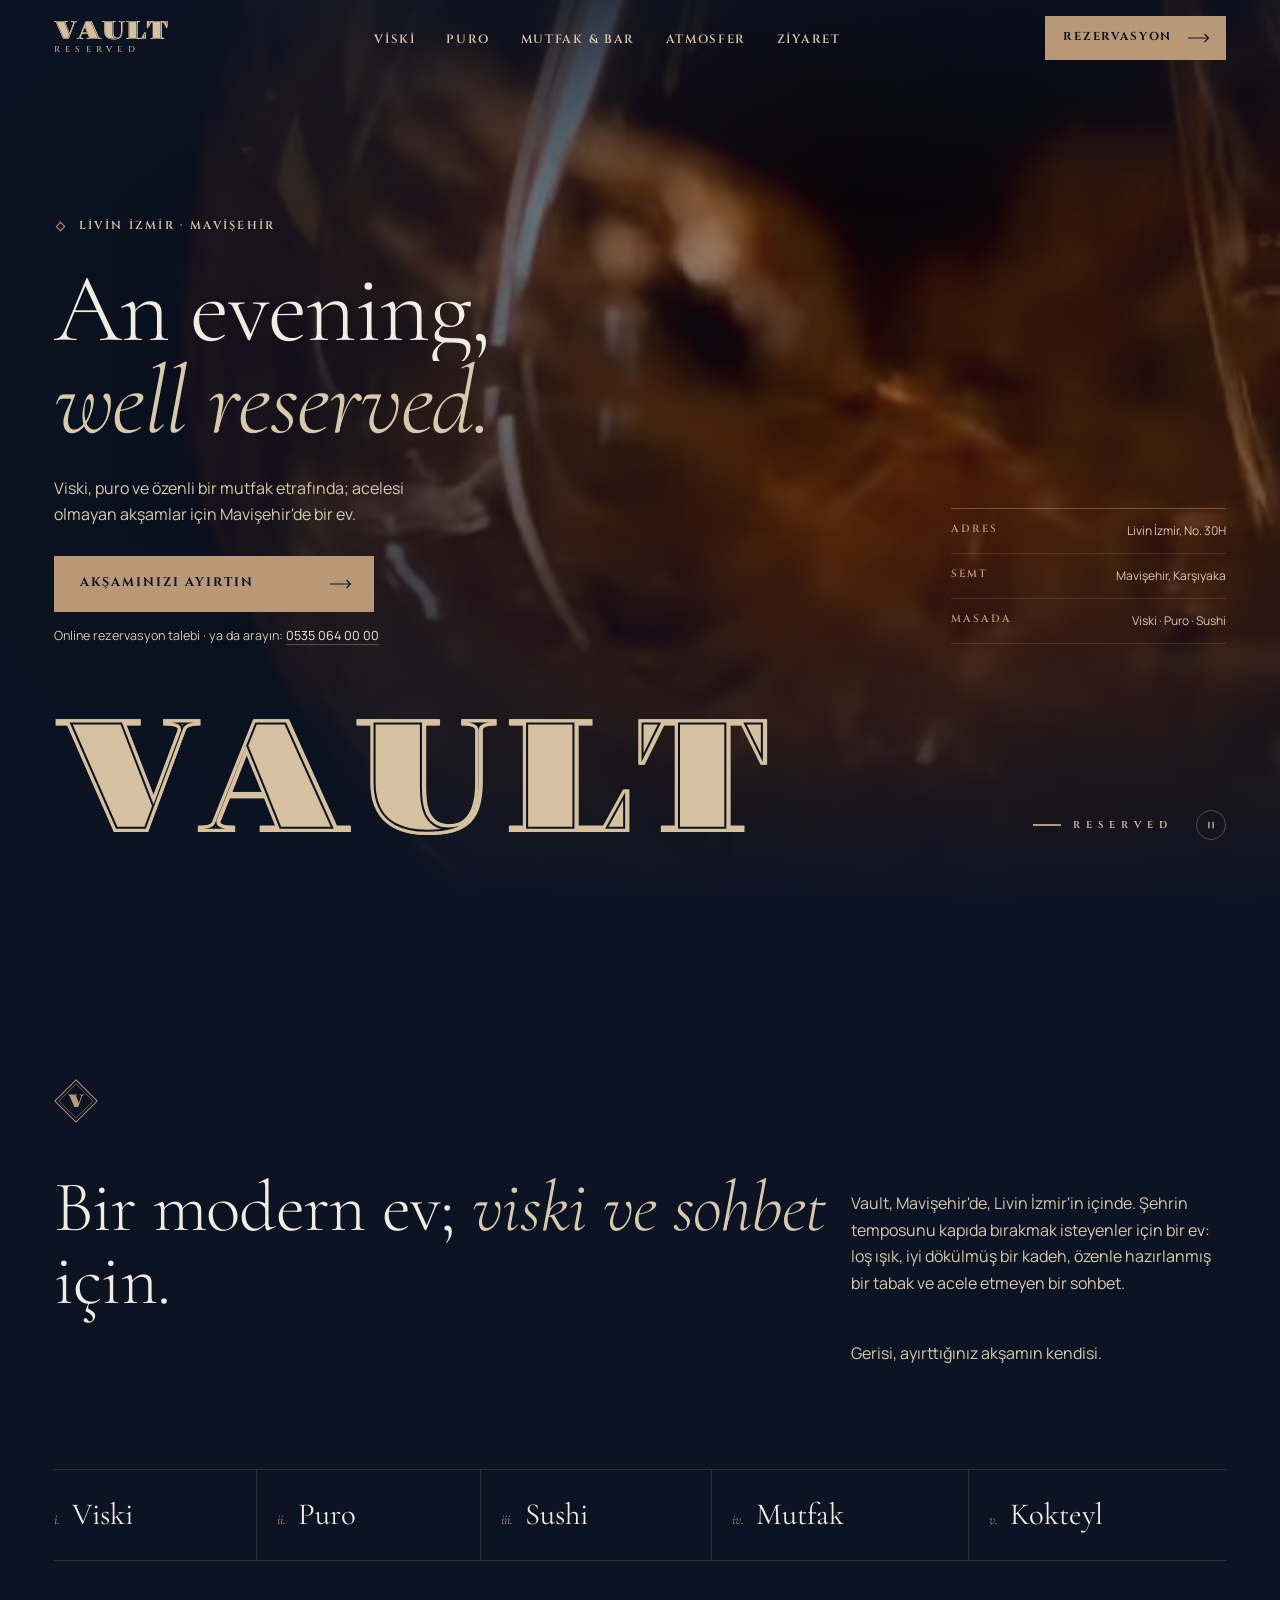
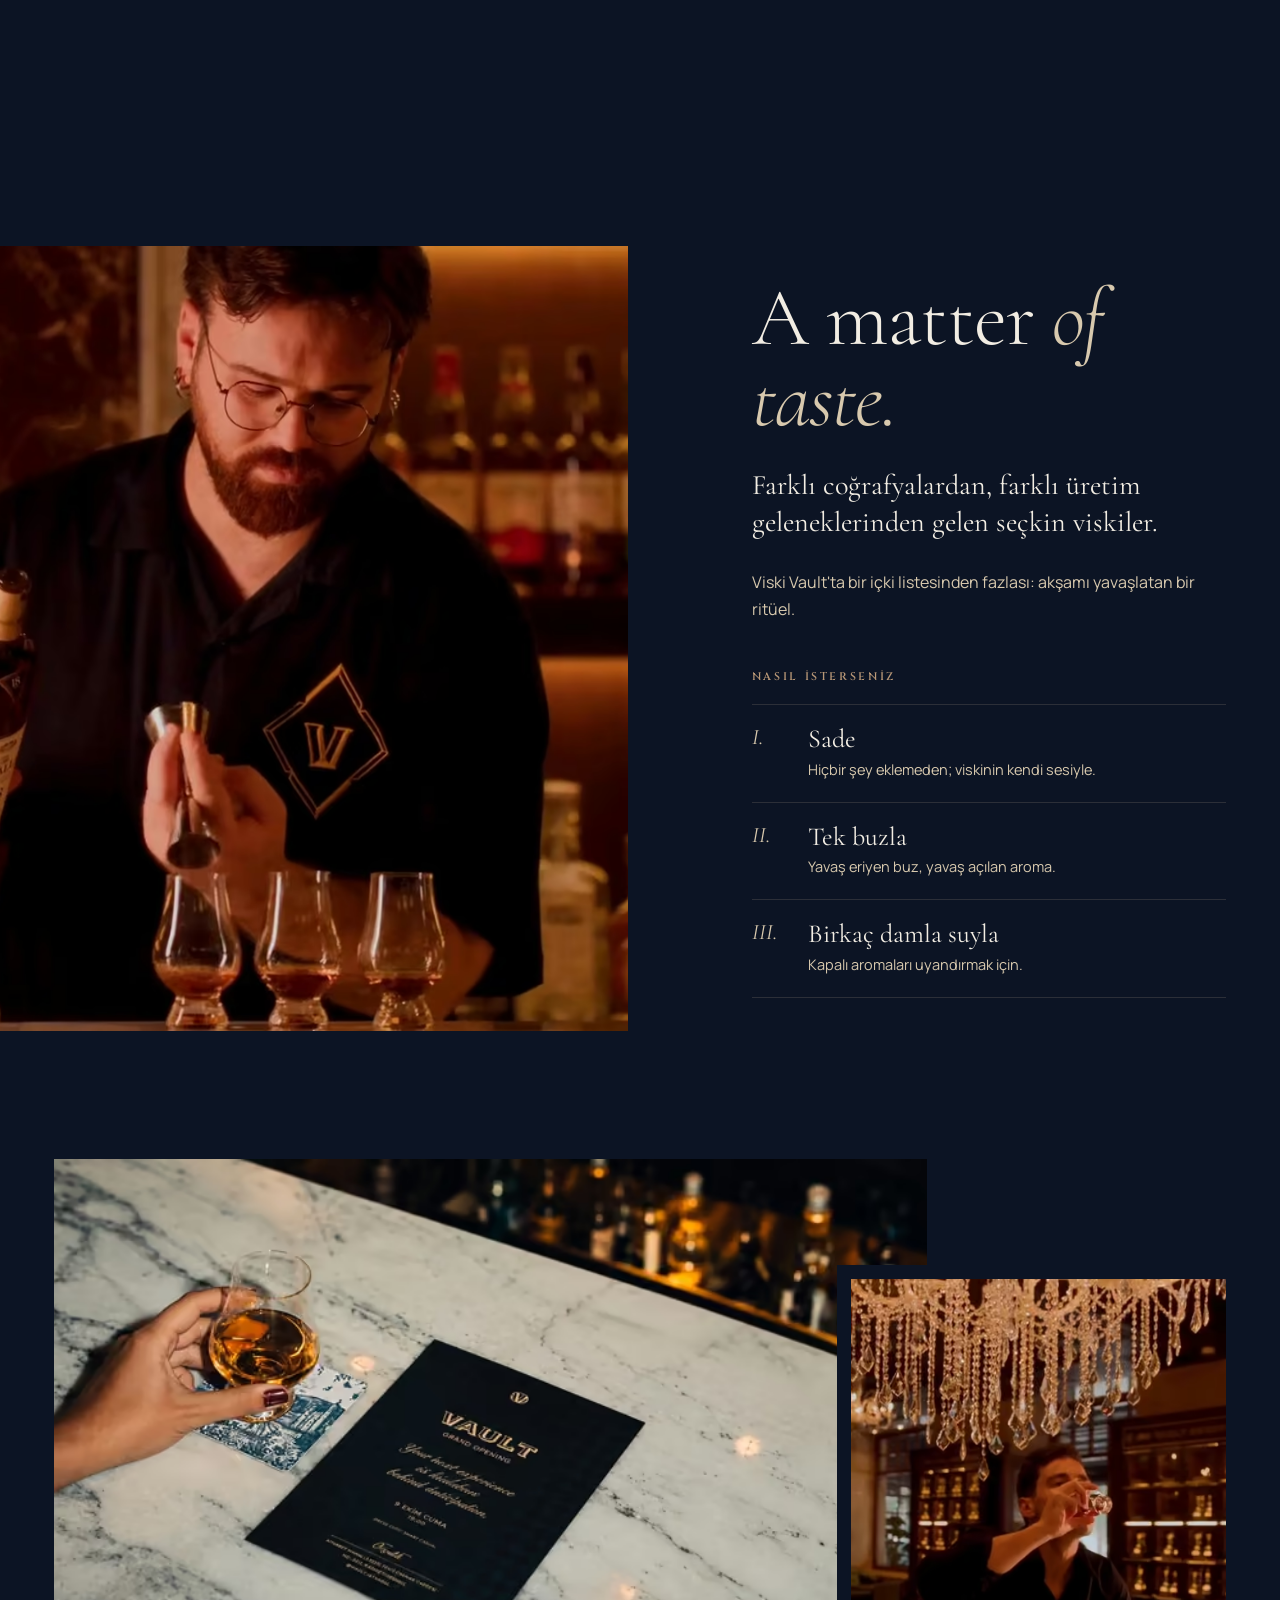
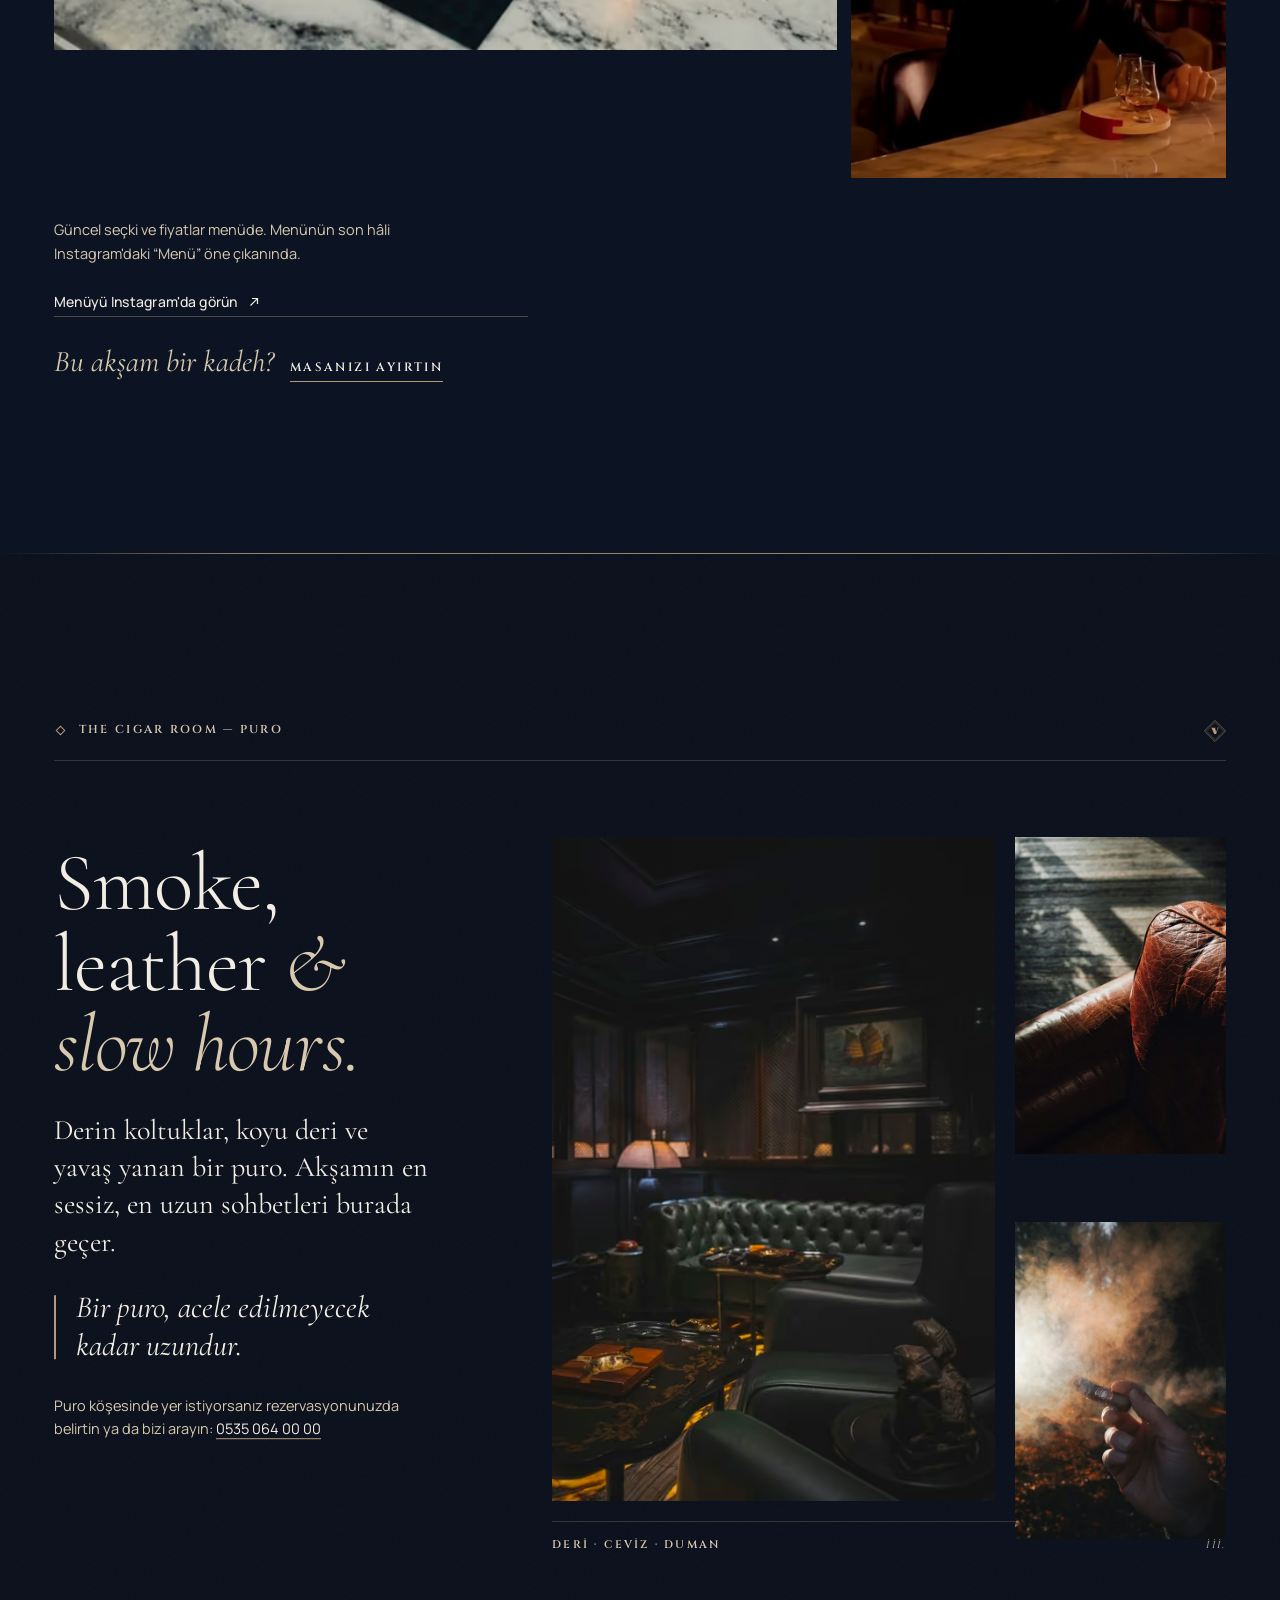
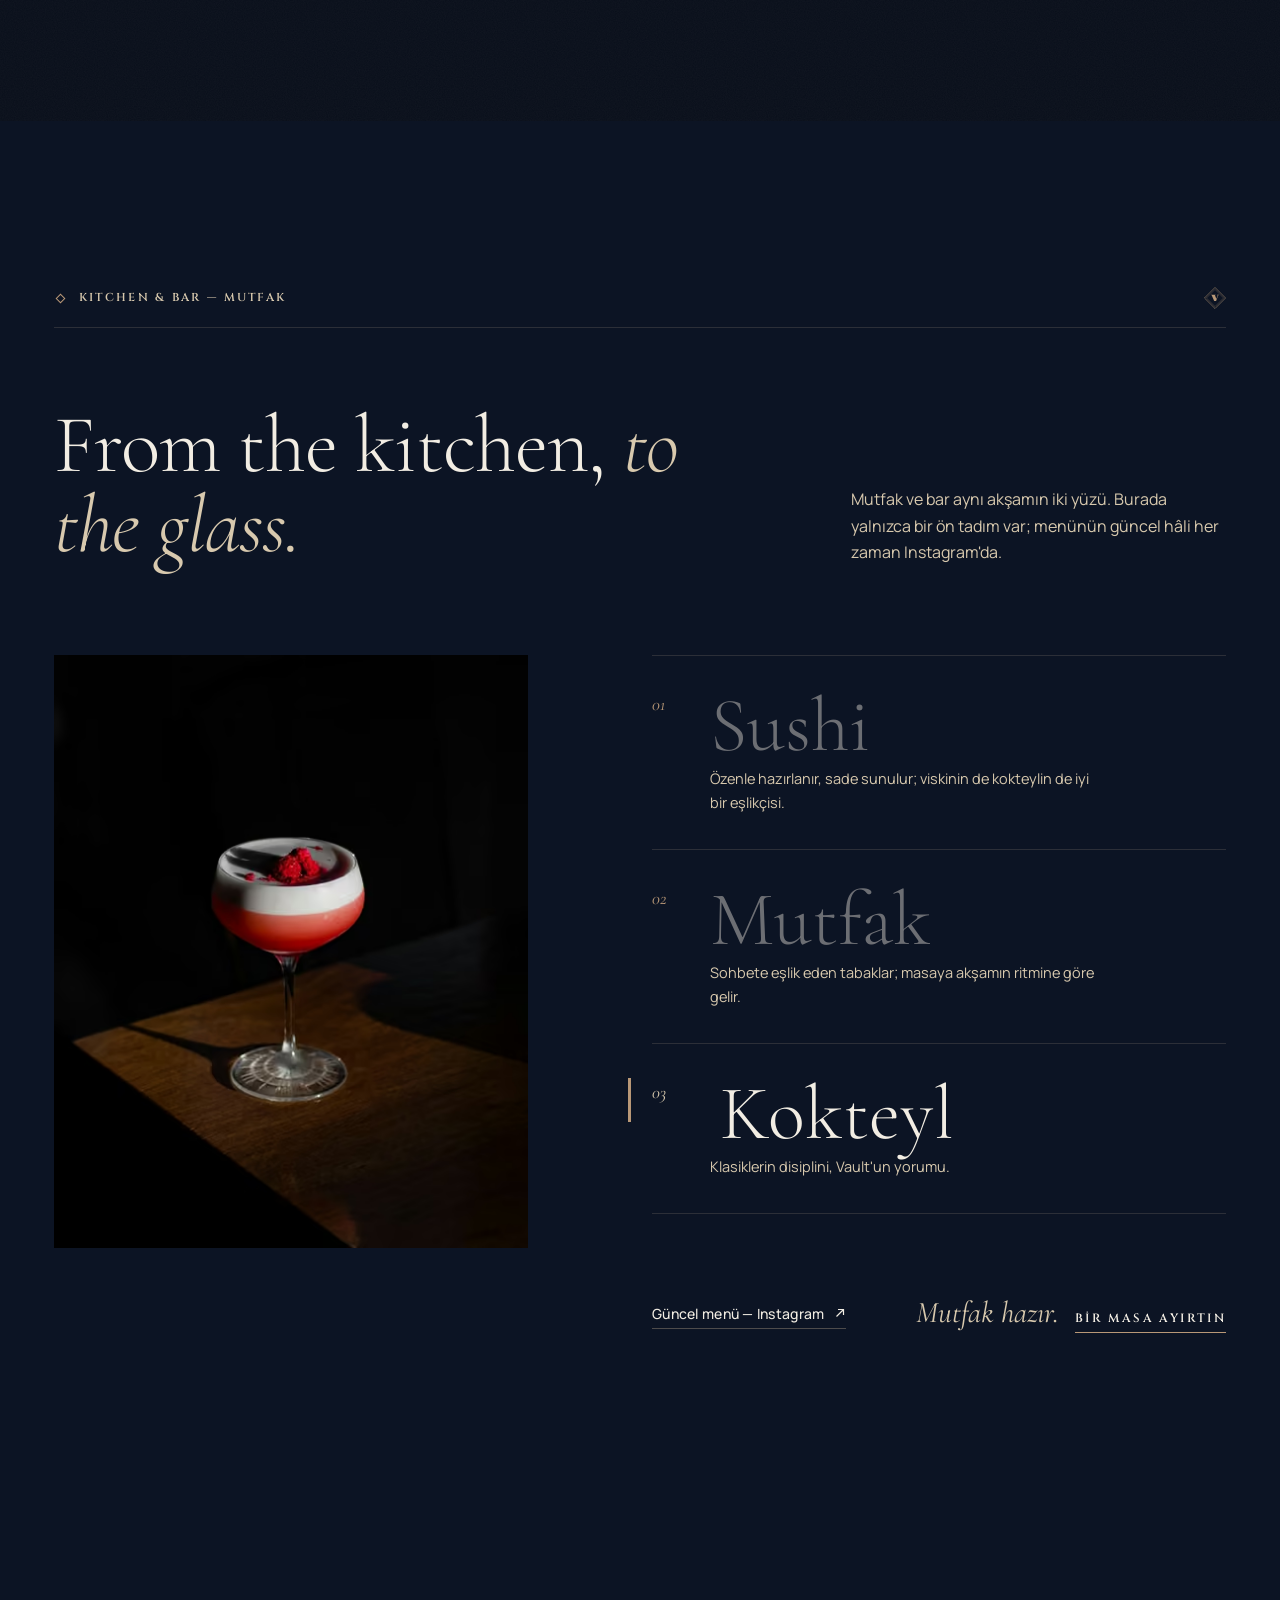
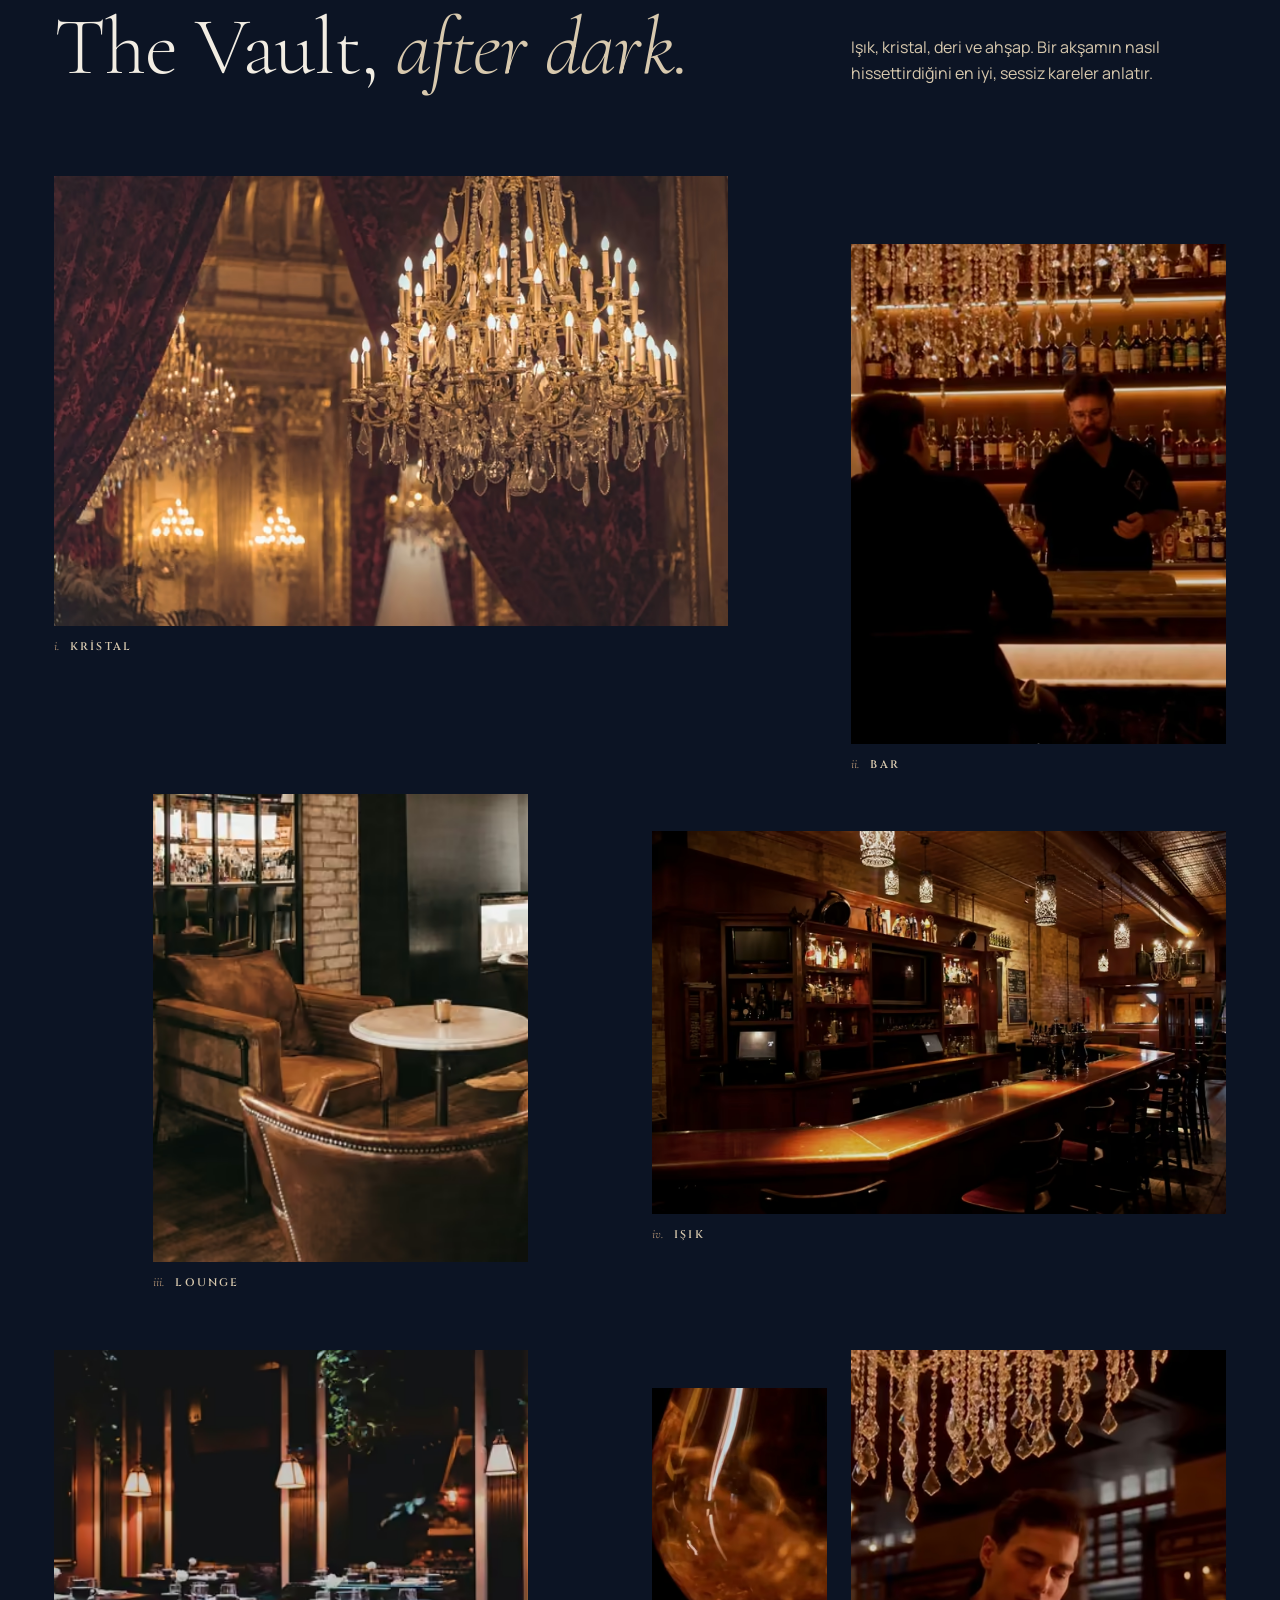
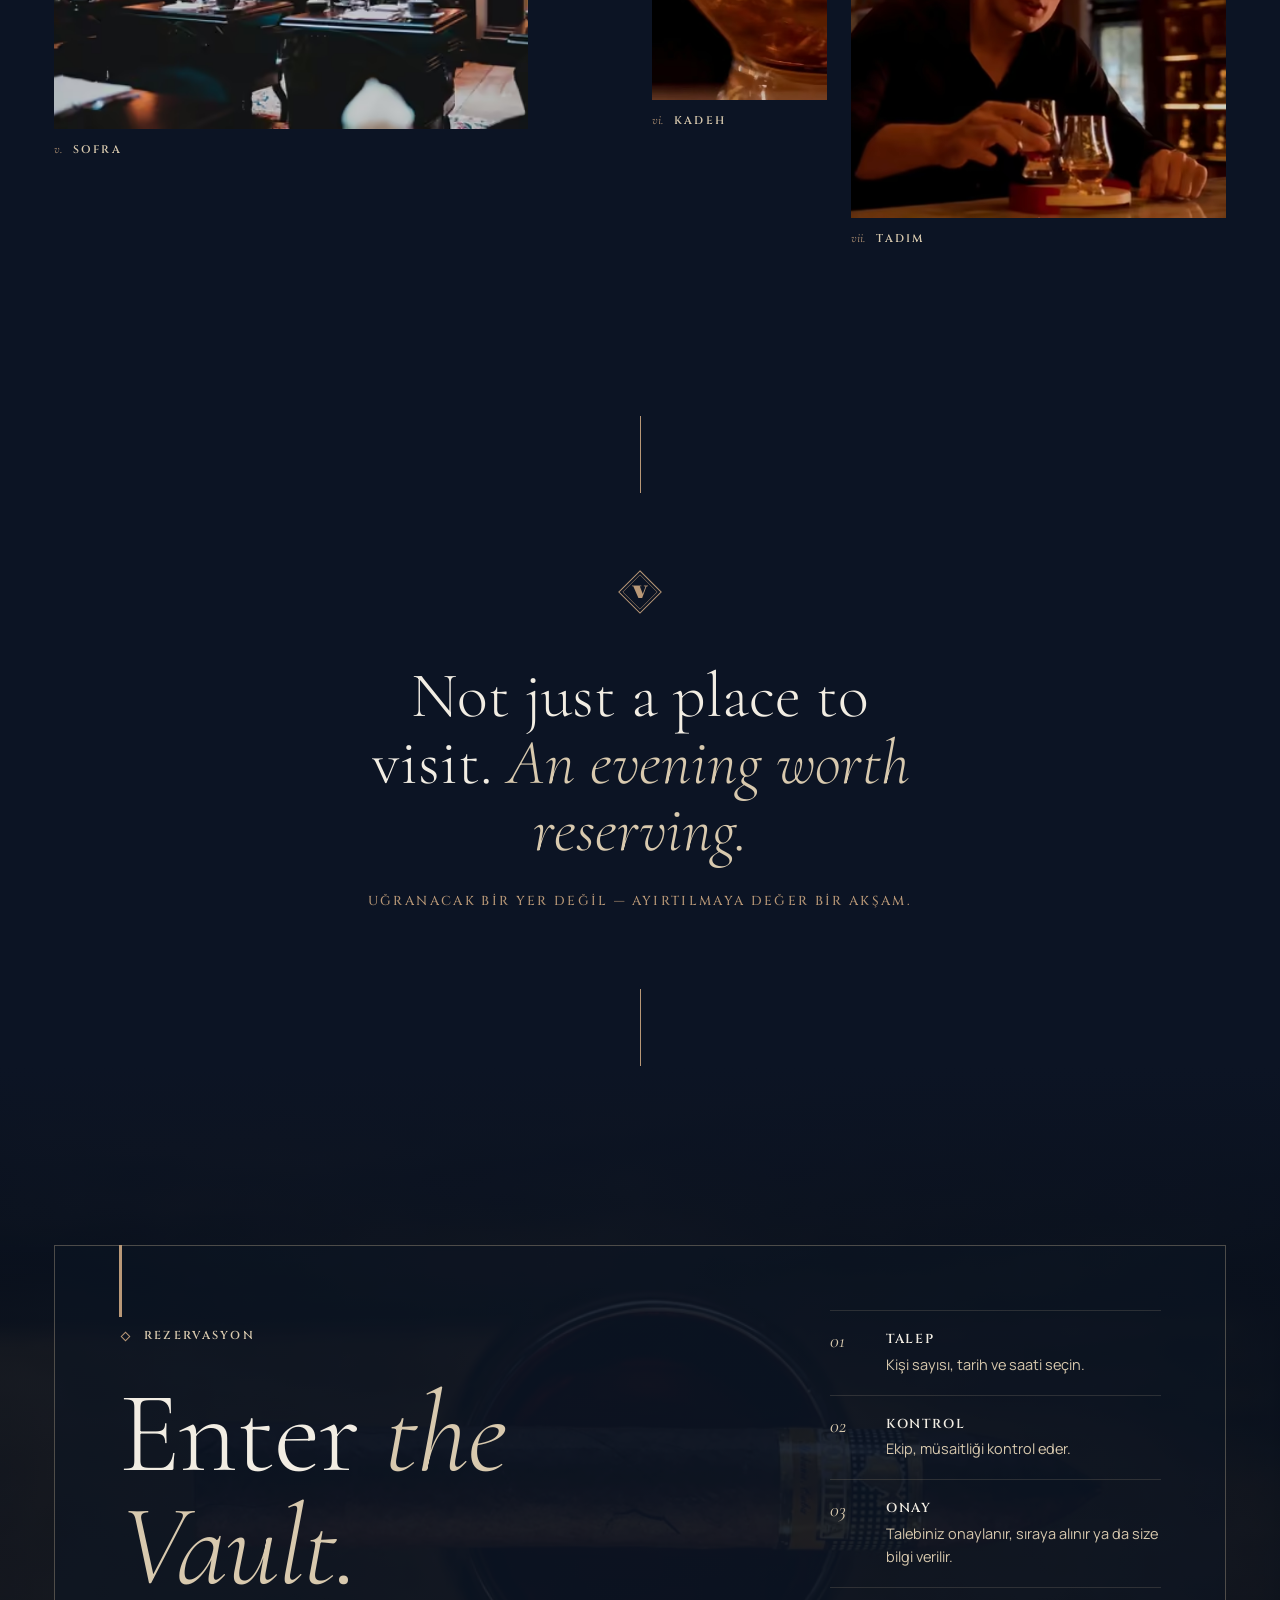
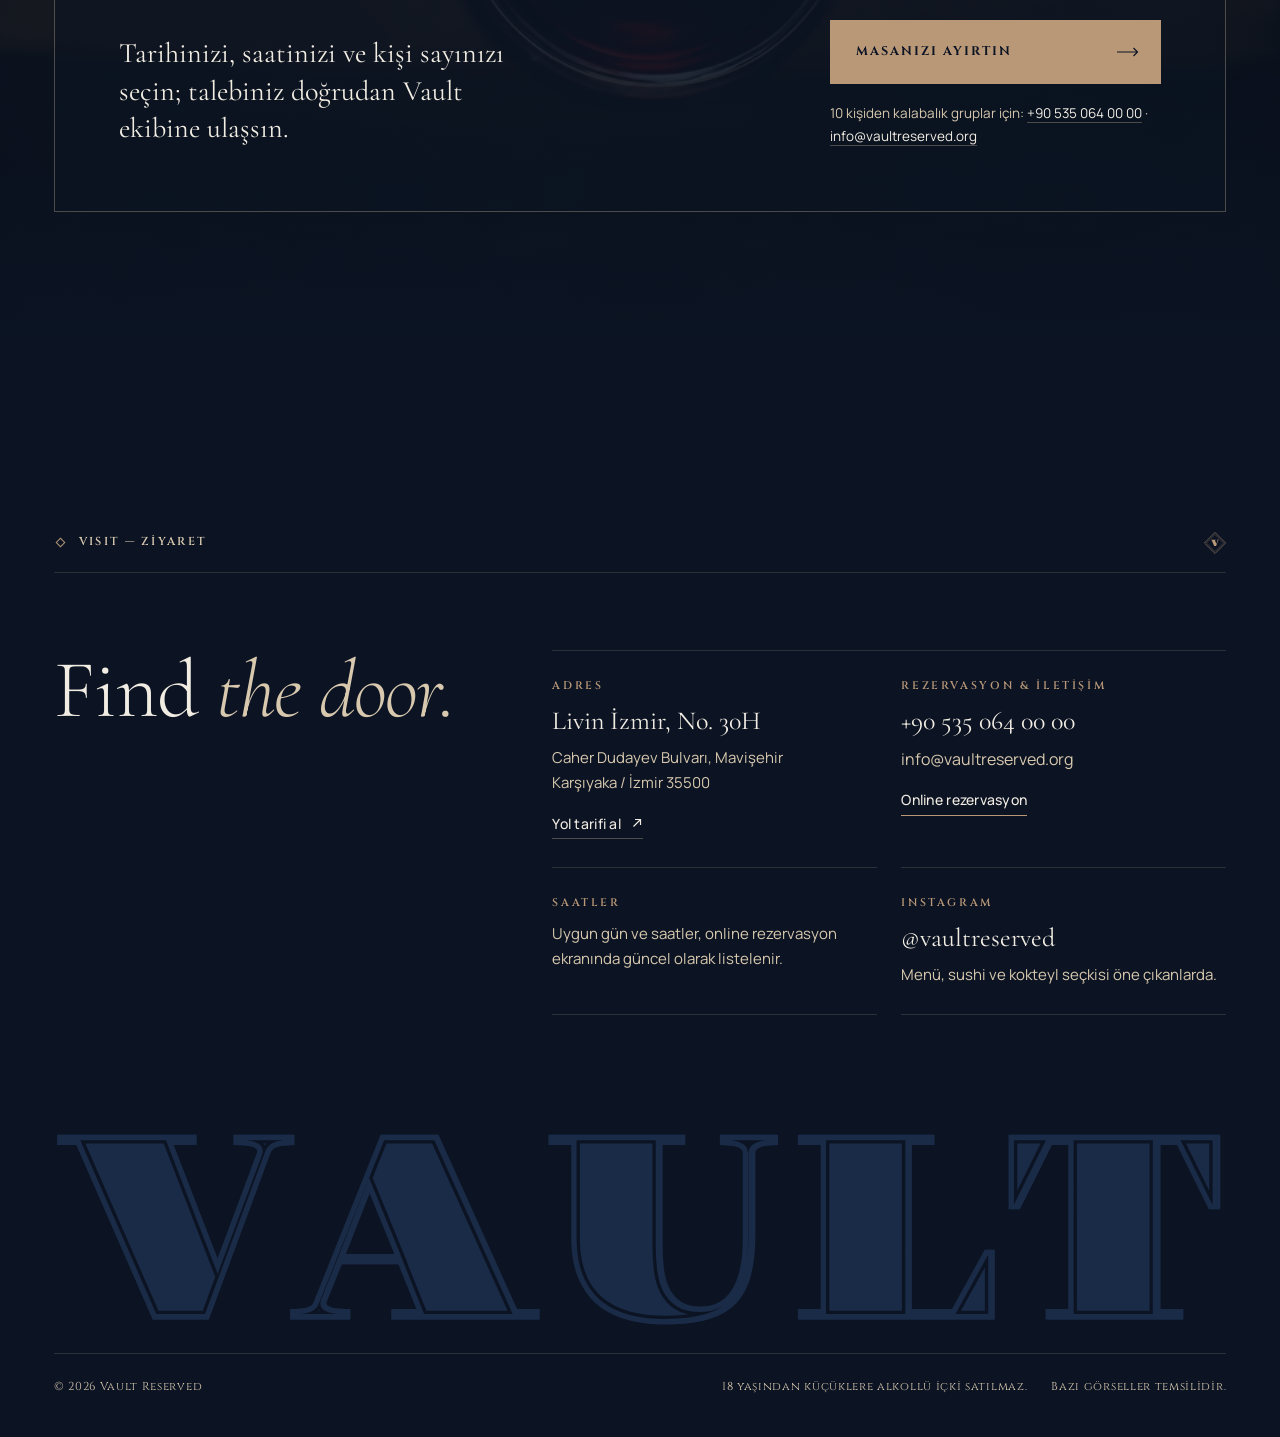
==== commit 63485faa: "Paint the hero wordmark on the first frame The vector wordmark became the LCP element and its fade-i" ====
--- a/index.html
+++ b/index.html
@@ -28,7 +28,7 @@
   <link rel="preload" href="assets/fonts/cinzel-latin.woff2" as="font" type="font/woff2" crossorigin>
   <link rel="preload" as="image" type="image/webp" href="assets/video/hero-poster.webp" fetchpriority="high">
 
-  <style>@font-face{font-family:"Cormorant Garamond";font-style:normal;font-weight:300 700;font-display:swap;src:url("assets/fonts/cormorant-latin.woff2") format("woff2");unicode-range:U+0000-00FF,U+0131,U+0152-0153,U+02BB-02BC,U+02C6,U+02DA,U+02DC,U+0304,U+0308,U+0329,U+2000-206F,U+20AC,U+2122,U+2191,U+2193,U+2212,U+2215,U+FEFF,U+FFFD}@font-face{font-family:"Cormorant Garamond";font-style:normal;font-weight:300 700;font-display:swap;src:url("assets/fonts/cormorant-latin-ext.woff2") format("woff2");unicode-range:U+0100-02BA,U+02BD-02C5,U+02C7-02CC,U+02CE-02D7,U+02DD-02FF,U+0304,U+0308,U+0329,U+1D00-1DBF,U+1E00-1E9F,U+1EF2-1EFF,U+2020,U+20A0-20AB,U+20AD-20C4,U+2113,U+2C60-2C7F,U+A720-A7FF}@font-face{font-family:"Cormorant Garamond";font-style:italic;font-weight:300 700;font-display:swap;src:url("assets/fonts/cormorant-italic-latin.woff2") format("woff2");unicode-range:U+0000-00FF,U+0131,U+0152-0153,U+02BB-02BC,U+02C6,U+02DA,U+02DC,U+0304,U+0308,U+0329,U+2000-206F,U+20AC,U+2122,U+2191,U+2193,U+2212,U+2215,U+FEFF,U+FFFD}@font-face{font-family:"Cormorant Garamond";font-style:italic;font-weight:300 700;font-display:swap;src:url("assets/fonts/cormorant-italic-latin-ext.woff2") format("woff2");unicode-range:U+0100-02BA,U+02BD-02C5,U+02C7-02CC,U+02CE-02D7,U+02DD-02FF,U+0304,U+0308,U+0329,U+1D00-1DBF,U+1E00-1E9F,U+1EF2-1EFF,U+2020,U+20A0-20AB,U+20AD-20C4,U+2113,U+2C60-2C7F,U+A720-A7FF}@font-face{font-family:"Manrope";font-style:normal;font-weight:300 700;font-display:swap;src:url("assets/fonts/manrope-latin.woff2") format("woff2");unicode-range:U+0000-00FF,U+0131,U+0152-0153,U+02BB-02BC,U+02C6,U+02DA,U+02DC,U+0304,U+0308,U+0329,U+2000-206F,U+20AC,U+2122,U+2191,U+2193,U+2212,U+2215,U+FEFF,U+FFFD}@font-face{font-family:"Manrope";font-style:normal;font-weight:300 700;font-display:swap;src:url("assets/fonts/manrope-latin-ext.woff2") format("woff2");unicode-range:U+0100-02BA,U+02BD-02C5,U+02C7-02CC,U+02CE-02D7,U+02DD-02FF,U+0304,U+0308,U+0329,U+1D00-1DBF,U+1E00-1E9F,U+1EF2-1EFF,U+2020,U+20A0-20AB,U+20AD-20C4,U+2113,U+2C60-2C7F,U+A720-A7FF}@font-face{font-family:"Cinzel";font-style:normal;font-weight:400 900;font-display:swap;src:url("assets/fonts/cinzel-latin.woff2") format("woff2");unicode-range:U+0000-00FF,U+0131,U+0152-0153,U+02BB-02BC,U+02C6,U+02DA,U+02DC,U+0304,U+0308,U+0329,U+2000-206F,U+20AC,U+2122,U+2191,U+2193,U+2212,U+2215,U+FEFF,U+FFFD}@font-face{font-family:"Cinzel";font-style:normal;font-weight:400 900;font-display:swap;src:url("assets/fonts/cinzel-latin-ext.woff2") format("woff2");unicode-range:U+0100-02BA,U+02BD-02C5,U+02C7-02CC,U+02CE-02D7,U+02DD-02FF,U+0304,U+0308,U+0329,U+1D00-1DBF,U+1E00-1E9F,U+1EF2-1EFF,U+2020,U+20A0-20AB,U+20AD-20C4,U+2113,U+2C60-2C7F,U+A720-A7FF}@font-face{font-family:"Gravitas One";font-style:normal;font-weight:400;font-display:block;src:url("assets/fonts/gravitas-vault.woff2") format("woff2");unicode-range:U+0041,U+004C,U+0054-0056}:root{--ink:#0c1424;--navy:#122137;--navy-2:#1a2b47;--midnight:#080e1a;--gold:#b99877;--gold-light:#d5c0a0;--champagne:#d8c9ae;--ivory:#f2ede3;--rule:rgba(213,192,160,0.16);--rule-strong:rgba(213,192,160,0.32);--serif:"Cormorant Garamond","Times New Roman",Georgia,serif;--sans:"Manrope",system-ui,-apple-system,"Segoe UI",Roboto,sans-serif;--caps:"Cinzel","Trajan Pro",Georgia,serif;--mark:"Gravitas One",Georgia,serif;--gutter:clamp(16px,4.2vw,64px);--max:1440px;--nav-h:76px;--ease-out:cubic-bezier(0.2,0.7,0.2,1);--ease-io:cubic-bezier(0.65,0,0.35,1);--t-fast:180ms;--t-med:420ms;--t-slow:1100ms;color-scheme:dark}*,*::before,*::after{box-sizing:border-box}html{-webkit-text-size-adjust:100%;text-size-adjust:100%;scroll-behavior:smooth;scroll-padding-top:var(--nav-h)}body{margin:0;background:var(--ink);color:var(--ivory);font-family:var(--sans);font-size:16px;line-height:1.65;font-weight:400;-webkit-font-smoothing:antialiased;-moz-osx-font-smoothing:grayscale;text-rendering:optimizeLegibility;overflow-x:hidden}img,picture{display:block;max-width:100%}img{height:auto}a{color:inherit;text-decoration:none}button{font:inherit;color:inherit;background:none;border:0;padding:0;cursor:pointer}h1,h2,h3,p,ol,ul,figure,blockquote,dl,dd{margin:0}ol,ul{padding:0;list-style:none}em{font-style:italic}::selection{background:var(--gold);color:var(--ink)}:focus{outline:none}:focus-visible{outline:2px solid var(--champagne);outline-offset:3px}.sr-only{position:absolute !important;width:1px;height:1px;padding:0;margin:-1px;overflow:hidden;clip:rect(0 0 0 0);white-space:nowrap;border:0}.skip-link{position:fixed;top:12px;left:12px;z-index:100;padding:12px 18px;background:var(--ivory);color:var(--ink);font-weight:600;transform:translateY(-160%);transition:transform var(--t-fast) var(--ease-out)}.skip-link:focus-visible{transform:none}.eyebrow{display:inline-flex;align-items:center;gap:12px;font-family:var(--caps);font-size:11.5px;font-weight:600;letter-spacing:0.2em;text-transform:uppercase;color:var(--champagne)}.eyebrow--ribbon::before{content:"";flex:none;width:7px;height:7px;margin:0 3px;border:1px solid var(--gold);transform:rotate(45deg)}.display{font-family:var(--serif);font-weight:300;line-height:0.98;letter-spacing:-0.012em;color:var(--ivory)}.display em{font-weight:300;color:var(--champagne)}.h2{font-size:clamp(44px,6.4vw,104px)}.lead{font-family:var(--serif);font-size:clamp(22px,2.2vw,30px);line-height:1.32;font-weight:400;color:var(--ivory)}.body{color:var(--champagne);max-width:46ch}.body + .body{margin-top:1em}.numeral{font-family:var(--serif);font-style:italic;font-weight:400;color:var(--gold)}.wrap{width:100%;max-width:var(--max);margin-inline:auto;padding-inline:var(--gutter)}.section{position:relative;padding-block:clamp(96px,13vw,200px)}.section-head{display:flex;align-items:center;justify-content:space-between;gap:24px;padding-bottom:18px;margin-bottom:clamp(40px,6vw,88px);border-bottom:1px solid var(--rule)}.section-head .numeral{font-size:20px}.btn{--btn-bg:var(--gold);position:relative;display:inline-flex;align-items:center;justify-content:space-between;gap:28px;min-height:56px;padding:0 22px 0 26px;background:var(--btn-bg);color:var(--ink);font-family:var(--caps);font-size:12.5px;font-weight:700;letter-spacing:0.16em;text-transform:uppercase;transition:background-color var(--t-fast) var(--ease-out);-webkit-tap-highlight-color:transparent}.btn:hover{--btn-bg:var(--gold-light)}.btn:active{--btn-bg:var(--gold-light)}.btn__arrow{width:22px;height:10px;flex:none;transition:transform var(--t-med) var(--ease-out)}.btn:hover .btn__arrow{transform:translateX(5px)}.btn--sm{min-height:44px;padding:0 16px 0 18px;gap:16px;font-size:11.5px}.btn--block{width:100%}.link-line{position:relative;display:inline-flex;align-items:center;gap:10px;padding-block:6px;color:var(--ivory);font-size:14px;font-weight:500;letter-spacing:0.02em}.link-line::after{content:"";position:absolute;left:0;right:0;bottom:2px;height:1px;background:var(--gold);transform-origin:left;transition:transform var(--t-med) var(--ease-out)}.link-line:hover::after{transform:scaleX(0.35)}.link-line--quiet::after{background:var(--rule-strong)}.link-line svg{width:12px;height:12px;flex:none}.prompt{display:flex;flex-wrap:wrap;align-items:baseline;gap:6px 16px;font-family:var(--serif);font-size:clamp(22px,2.4vw,30px);font-style:italic;color:var(--champagne)}.prompt .link-line{font-family:var(--sans);font-style:normal;font-size:12px;font-weight:600;letter-spacing:0.2em;text-transform:uppercase}.media{position:relative;overflow:hidden;background:var(--navy)}.media picture{width:100%;height:100%}.media img{width:100%;height:100%;object-fit:cover}.media figcaption,.caption{font-size:11px;font-weight:600;letter-spacing:0.2em;text-transform:uppercase;color:var(--champagne)}.nav{position:fixed;inset:0 0 auto 0;z-index:40;height:var(--nav-h);transition:background-color var(--t-med) var(--ease-out),border-color var(--t-med) var(--ease-out),transform var(--t-med) var(--ease-out);border-bottom:1px solid transparent}.nav.is-solid{background:rgba(12,20,36,0.97);border-bottom-color:var(--rule)}.nav__inner{height:100%;display:flex;align-items:center;justify-content:space-between;gap:24px}.wordmark{display:inline-flex;flex-direction:column;align-items:flex-start;line-height:1}.wordmark__main{display:block;width:116px;height:auto;color:var(--gold-light);overflow:visible}.wordmark__sub{margin-top:6px;font-family:var(--caps);font-size:8.5px;font-weight:600;letter-spacing:0.62em;color:var(--gold)}.mono{display:block;width:44px;height:44px;color:var(--gold);overflow:visible}.mono--sm{width:22px;height:22px}.nav__links{display:none;align-items:center;gap:clamp(20px,2.4vw,40px)}.nav__links a{position:relative;padding-block:10px;font-size:12px;font-weight:500;letter-spacing:0.16em;text-transform:uppercase;color:var(--champagne);transition:color var(--t-fast) var(--ease-out)}.nav__links a::after{content:"";position:absolute;left:0;right:0;bottom:2px;height:2px;background:var(--gold);transform:scaleX(0);transform-origin:left;transition:transform var(--t-med) var(--ease-out)}.nav__links a:hover{color:var(--ivory)}.nav__links a[aria-current="true"]{color:var(--ivory)}.nav__links a[aria-current="true"]::after{transform:scaleX(1)}.nav__actions{display:flex;align-items:center;gap:10px}.nav__reserve{display:none}.nav__menu{display:inline-flex;align-items:center;gap:12px;min-height:44px;padding:0 4px 0 14px;font-size:11.5px;font-weight:600;letter-spacing:0.2em;text-transform:uppercase}.nav__menu-icon{display:grid;gap:6px;width:26px}.nav__menu-icon span{height:1px;background:var(--ivory)}.nav__menu-icon span:last-child{width:62%;justify-self:end}@media (max-width:1023px){.nav .wordmark{transition:opacity var(--t-med) var(--ease-out)}.nav:not(.is-solid) .wordmark{opacity:0;pointer-events:none}.nav:not(.is-solid) .wordmark:focus-visible{opacity:1}}@media (min-width:1024px){.nav__links{display:flex}.nav__reserve{display:inline-flex}.nav__menu{display:none}}.menu{position:fixed;inset:0;width:100%;max-width:none;height:100%;max-height:none;margin:0;padding:0;border:0;background:var(--ink);color:var(--ivory)}.menu::backdrop{background:var(--ink)}.menu[open]{display:flex;flex-direction:column}.menu__top{display:flex;align-items:center;justify-content:space-between;height:var(--nav-h);padding-inline:var(--gutter);border-bottom:1px solid var(--rule)}.menu__close{display:inline-flex;align-items:center;gap:12px;min-height:44px;padding-left:14px;font-size:11.5px;font-weight:600;letter-spacing:0.2em;text-transform:uppercase}.menu__close svg{width:18px;height:18px}.menu__list{flex:1;display:flex;flex-direction:column;justify-content:center;padding:24px var(--gutter)}.menu__list a{display:flex;align-items:baseline;gap:18px;padding-block:10px;font-family:var(--serif);font-size:clamp(38px,10.5vw,64px);font-weight:300;line-height:1.05}.menu__list .numeral{font-size:16px;min-width:2ch}.menu__foot{padding:20px var(--gutter) calc(20px + env(safe-area-inset-bottom));border-top:1px solid var(--rule);display:grid;gap:18px}.menu__contact{display:flex;flex-wrap:wrap;justify-content:space-between;gap:8px 20px;font-size:13px;color:var(--champagne)}.menu__contact a{padding-block:10px}.hero{position:relative;min-height:100vh;min-height:100svh;display:grid;overflow:hidden;isolation:isolate}.hero__media{position:absolute;inset:0;z-index:-2}.hero__media video{width:100%;height:100%;object-fit:cover;object-position:50% 30%;transform-origin:50% 60%;background:var(--ink)}.hero::before{content:"";position:absolute;inset:0;z-index:-1;background:linear-gradient(180deg,rgba(12,20,36,0.86) 0%,rgba(12,20,36,0.5) 30%,rgba(12,20,36,0.42) 50%,rgba(12,20,36,0.95) 84%,var(--ink) 100%)}.hero__inner{position:relative;display:grid;grid-template-rows:auto 1fr auto;padding-top:calc(var(--nav-h) + 4px);padding-bottom:calc(48px + env(safe-area-inset-bottom))}.hero__mast{width:100%;color:var(--gold-light);user-select:none}.hero__mast svg{display:block;width:100%;height:auto;overflow:visible}.hero__reserved{display:flex;align-items:center;gap:12px;margin-top:14px;font-size:10px;font-weight:600;letter-spacing:0.62em;color:var(--champagne)}.hero__reserved::before{content:"";width:28px;height:2px;background:var(--gold)}.hero__toggle{position:relative;display:inline-grid;place-items:center;width:44px;height:44px;margin:-14px -7px -14px auto;color:var(--champagne);transition:color var(--t-fast) var(--ease-out)}.hero__toggle[hidden]{display:none}.hero__toggle::before{content:"";position:absolute;inset:7px;border:1px solid var(--rule-strong);border-radius:50%;transition:border-color var(--t-fast) var(--ease-out)}.hero__toggle:hover{color:var(--ivory)}.hero__toggle:hover::before{border-color:var(--champagne)}.hero__toggle svg{width:10px;height:10px}.hero__toggle-play{display:none}.hero__toggle.is-paused .hero__toggle-pause{display:none}.hero__toggle.is-paused .hero__toggle-play{display:block}.hero__content{align-self:end;display:grid;gap:22px}.hero__title{font-family:var(--serif);font-weight:300;font-size:clamp(46px,12.4vw,136px);line-height:0.94;letter-spacing:-0.015em}.hero__title .line{display:block;overflow:hidden;padding-bottom:0.06em;margin-bottom:-0.06em}.hero__title .line>span{display:inline-block}.hero__title em{color:var(--champagne)}.hero__sub{max-width:40ch;font-size:15px;color:var(--champagne)}.hero__cta{display:grid;gap:14px;justify-items:start}.hero__cta .btn{width:100%}.hero__note{font-size:12.5px;color:var(--champagne)}.hero__note a{color:var(--ivory);border-bottom:1px solid var(--rule-strong)}.hero__meta{display:none}@media (min-width:720px){.hero__cta .btn{width:auto;min-width:320px}}@media (min-width:1024px){.hero::before{background:linear-gradient(90deg,rgba(12,20,36,0.9) 0%,rgba(12,20,36,0.66) 34%,rgba(12,20,36,0.18) 64%,rgba(12,20,36,0.34) 100%),linear-gradient(180deg,rgba(12,20,36,0.7) 0%,rgba(12,20,36,0) 22%,rgba(12,20,36,0) 58%,var(--ink) 100%)}.hero__inner{grid-template-columns:repeat(12,minmax(0,1fr));grid-template-rows:1fr auto;column-gap:24px;padding-top:calc(var(--nav-h) + 6vh);padding-bottom:0}.hero__content{grid-column:1 / span 7;grid-row:1;align-self:center;gap:28px;padding-top:2vh}.hero__meta{grid-column:10 / span 3;grid-row:1;align-self:end;display:grid;gap:0;margin-bottom:8vh;border-top:1px solid var(--rule-strong)}.hero__meta div{display:flex;justify-content:space-between;gap:16px;padding-block:12px;border-bottom:1px solid var(--rule);font-size:12px;color:var(--champagne)}.hero__meta dt{font-weight:600;letter-spacing:0.18em;text-transform:uppercase;font-size:10.5px;color:var(--gold)}.hero__meta dd{text-align:right}.hero__brand{grid-column:1 / -1;grid-row:2;position:relative;display:flex;align-items:flex-end;justify-content:space-between;gap:32px;padding-bottom:7vh}.hero__mast{width:min(56vw,860px)}.hero__reserved{margin:0 0 4px}.hero__toggle{margin:-14px -7px -14px 4px}.hero__title{font-size:clamp(64px,7.6vw,128px)}.hero__sub{font-size:16px}}.house{padding-top:clamp(120px,14vw,220px)}.house__grid{display:grid;gap:40px}.house__statement{font-family:var(--serif);font-weight:300;font-size:clamp(38px,5.6vw,88px);line-height:1.02;letter-spacing:-0.01em}.house__statement em{color:var(--champagne)}.house__copy{display:grid;gap:28px;align-content:start}.index-strip{display:flex;flex-wrap:wrap;margin-top:clamp(56px,8vw,120px);border-top:1px solid var(--rule);border-bottom:1px solid var(--rule)}.index-strip li{flex:1 1 auto;display:flex;align-items:baseline;gap:12px;padding:20px 20px 20px 0;font-family:var(--serif);font-size:clamp(22px,2.4vw,34px);font-weight:400}.index-strip li + li{padding-left:20px;border-left:1px solid var(--rule)}.index-strip .numeral{font-size:14px}@media (max-width:719px){.index-strip li{flex:1 1 50%}.index-strip li:nth-child(odd){padding-left:0;border-left:0}.index-strip li:nth-child(n + 3){border-top:1px solid var(--rule)}.index-strip li:last-child{flex-basis:100%}}@media (min-width:1024px){.house__grid{grid-template-columns:repeat(12,minmax(0,1fr));column-gap:24px}.house__statement{grid-column:1 / span 8}.house__copy{grid-column:9 / span 4;padding-top:1.2em}}.whisky{padding-top:0}.whisky__grid{display:grid;gap:48px}.whisky__portrait{aspect-ratio:4 / 5}.whisky__text{display:grid;gap:28px;align-content:center}.ritual{margin-top:12px;border-top:1px solid var(--rule)}.ritual__title{padding-block:18px 6px;font-size:11px;font-weight:600;letter-spacing:0.24em;text-transform:uppercase;color:var(--gold)}.ritual li{display:grid;grid-template-columns:44px 1fr;gap:4px 12px;padding-block:20px;border-bottom:1px solid var(--rule)}.ritual .numeral{font-size:22px;grid-row:span 2;line-height:1.1}.ritual strong{font-family:var(--serif);font-size:26px;font-weight:400;line-height:1.1}.ritual span{font-size:14.5px;color:var(--champagne)}.whisky__collage{position:relative;margin-top:clamp(72px,10vw,160px);display:grid}.whisky__wide{aspect-ratio:4 / 3}.whisky__wide img{object-position:28% 50%}.whisky__inset{width:52%;aspect-ratio:3 / 4;margin:-22% 0 0 auto;position:relative;z-index:1;outline:10px solid var(--ink)}.whisky__note{margin-top:36px;display:grid;gap:18px}.whisky__note>p:not(.prompt){font-size:14.5px;color:var(--champagne);max-width:40ch}@media (min-width:720px){.whisky__wide{aspect-ratio:16 / 9}}@media (min-width:1024px){.whisky__grid{grid-template-columns:repeat(12,minmax(0,1fr));column-gap:24px;align-items:center}.whisky__portrait{grid-column:1 / span 6;margin-left:calc(var(--gutter) * -1)}.whisky__text{grid-column:8 / span 5}.whisky__collage{grid-template-columns:repeat(12,minmax(0,1fr));column-gap:24px}.whisky__wide{grid-column:1 / span 9;grid-row:1;aspect-ratio:16 / 9}.whisky__inset{grid-column:9 / span 4;grid-row:1;width:auto;margin:32% 0 0 0;align-self:start;outline-width:14px}.whisky__note{grid-column:1 / span 5;margin-top:40px}}.cigar{--curtain:var(--midnight);background:var(--midnight);overflow:hidden}.cigar::before{content:"";position:absolute;inset:0;pointer-events:none;opacity:0.07;background-image:url("data:image/svg+xml,%3Csvg xmlns='http://www.w3.org/2000/svg' width='220' height='220'%3E%3Cfilter id='n'%3E%3CfeTurbulence type='fractalNoise' baseFrequency='.9' numOctaves='2' stitchTiles='stitch'/%3E%3CfeColorMatrix values='0 0 0 0 0.84 0 0 0 0 0.75 0 0 0 0 0.63 0 0 0 .6 0'/%3E%3C/filter%3E%3Crect width='100%25' height='100%25' filter='url(%23n)'/%3E%3C/svg%3E")}.cigar::after{content:"";position:absolute;inset:0 0 auto 0;height:1px;background:linear-gradient(90deg,transparent,var(--gold) 20%,var(--gold) 80%,transparent);opacity:0.85}.cigar .section-head{border-bottom-color:rgba(213,192,160,0.2)}.cigar .numeral{color:var(--champagne)}.cigar__grid{position:relative;display:grid;gap:56px}.cigar__text{display:grid;gap:28px;align-content:start}.cigar__quote{position:relative;padding-left:22px;font-family:var(--serif);font-style:italic;font-size:clamp(24px,2.4vw,32px);line-height:1.25;color:var(--ivory)}.cigar__quote::before{content:"";position:absolute;left:0;top:0.2em;bottom:0.2em;width:2px;background:var(--gold)}.cigar__aside{font-size:14.5px;color:var(--champagne);max-width:42ch}.cigar__aside a{color:var(--ivory);border-bottom:1px solid var(--gold);white-space:nowrap}.cigar__frames{display:grid;grid-template-columns:repeat(6,minmax(0,1fr));gap:12px}.cigar__room{grid-column:1 / span 4;grid-row:1 / span 2;aspect-ratio:2 / 3}.cigar__leather{grid-column:5 / span 2;grid-row:1;aspect-ratio:2 / 3}.cigar__smoke{grid-column:5 / span 2;grid-row:2;aspect-ratio:2 / 3;align-self:end}.cigar__label{grid-column:1 / -1;display:flex;justify-content:space-between;gap:16px;padding-top:14px;border-top:1px solid rgba(213,192,160,0.2)}@media (min-width:1024px){.cigar__grid{grid-template-columns:repeat(12,minmax(0,1fr));column-gap:24px}.cigar__text{grid-column:1 / span 4;position:sticky;top:calc(var(--nav-h) + 48px);align-self:start}.cigar__frames{grid-column:6 / span 7;gap:20px}.cigar__smoke{margin-bottom:-18%}}.kitchen__intro{display:grid;gap:28px;margin-bottom:clamp(48px,7vw,104px)}.kitchen__intro .body{max-width:52ch}.chapters{display:grid;gap:0}.chapter{border-top:1px solid var(--rule)}.chapter:last-child{border-bottom:1px solid var(--rule)}.chapter__head{display:grid;grid-template-columns:44px 1fr;gap:4px 14px;padding-block:26px;width:100%;text-align:left}.chapter__head .numeral{font-size:18px;line-height:1.6;grid-row:span 2}.chapter__name{font-family:var(--serif);font-size:clamp(44px,6vw,92px);font-weight:300;line-height:0.95;transition:color var(--t-fast) var(--ease-out),transform var(--t-med) var(--ease-out)}.chapter__desc{font-size:14.5px;color:var(--champagne);max-width:44ch}.chapter__media{aspect-ratio:4 / 5;margin-bottom:28px}.kitchen__stage{display:none}.kitchen__foot{margin-top:40px;display:flex;flex-wrap:wrap;justify-content:space-between;align-items:center;gap:24px}@media (min-width:720px){.chapter__media{aspect-ratio:16 / 10}}@media (min-width:1024px){.kitchen__intro{grid-template-columns:repeat(12,minmax(0,1fr));column-gap:24px;align-items:end}.kitchen__intro .display{grid-column:1 / span 7}.kitchen__intro .body{grid-column:9 / span 4}.kitchen__layout{display:grid;grid-template-columns:repeat(12,minmax(0,1fr));column-gap:24px;align-items:start}.kitchen__stage{display:block;grid-column:1 / span 5;position:sticky;top:calc(var(--nav-h) + 32px);aspect-ratio:4 / 5}.kitchen__stage .media{position:absolute;inset:0;opacity:0;transition:opacity 700ms var(--ease-io)}.kitchen__stage .media.is-active{opacity:1}.kitchen__stage .media img{transition:transform 1600ms var(--ease-out);transform:scale(1.06)}.kitchen__stage .media.is-active img{transform:scale(1)}.chapters{grid-column:7 / span 6}.chapter__media{display:none}.chapter__head{padding-block:34px;cursor:default}.chapter__name{color:rgba(242,237,227,0.42)}.chapter.is-active .chapter__name{color:var(--ivory);transform:translateX(10px)}.chapter.is-active .numeral{color:var(--champagne)}.chapter{position:relative}.chapter::before{content:"";position:absolute;left:-24px;top:34px;width:3px;height:0;background:var(--gold);transition:height var(--t-med) var(--ease-out)}.chapter.is-active::before{height:44px}.kitchen__foot{grid-column:7 / span 6}}.atmos{padding-top:clamp(64px,8vw,120px)}.atmos__head{display:grid;gap:24px;margin-bottom:clamp(48px,7vw,104px)}.gallery{display:grid;grid-template-columns:repeat(6,minmax(0,1fr));gap:12px}.gallery figure{display:grid;grid-template-columns:minmax(0,1fr);grid-template-rows:auto auto;gap:10px;min-width:0;align-content:start}.gallery .media{height:100%}.g1{grid-column:1 / -1}.g1 .media{aspect-ratio:3 / 2}.g2{grid-column:1 / span 3}.g2 .media{aspect-ratio:2 / 3}.g3{grid-column:4 / span 3;margin-top:30%}.g3 .media{aspect-ratio:4 / 5}.g4{grid-column:1 / -1}.g4 .media{aspect-ratio:16 / 10}.g5{grid-column:1 / span 4}.g5 .media{aspect-ratio:4 / 5}.g6{grid-column:5 / span 2;align-self:end}.g6 .media{aspect-ratio:9 / 16}.g7{grid-column:1 / -1}.g7 .media{aspect-ratio:3 / 2}.gallery figcaption{display:flex;gap:10px;align-items:baseline}.gallery figcaption .numeral{font-size:13px;letter-spacing:0;text-transform:none}@media (min-width:1024px){.atmos__head{grid-template-columns:repeat(12,minmax(0,1fr));column-gap:24px;align-items:end}.atmos__head .display{grid-column:1 / span 7}.atmos__head .body{grid-column:9 / span 4}.gallery{grid-template-columns:repeat(12,minmax(0,1fr));column-gap:24px;row-gap:56px}.g1{grid-column:1 / span 7}.g2{grid-column:9 / span 4;margin-top:18%}.g2 .media{aspect-ratio:3 / 4}.g3{grid-column:2 / span 4;margin-top:-10%}.g3 .media{aspect-ratio:4 / 5}.g4{grid-column:7 / span 6;margin-top:0}.g4 .media{aspect-ratio:3 / 2}.g5{grid-column:1 / span 5}.g5 .media{aspect-ratio:5 / 4}.g6{grid-column:7 / span 2;align-self:start;margin-top:22%}.g6 .media{aspect-ratio:9 / 16}.g7{grid-column:9 / span 4;align-self:end}.g7 .media{aspect-ratio:4 / 5}}.manifesto{padding-block:clamp(96px,12vw,180px);text-align:center;position:relative}.manifesto::before,.manifesto::after{content:"";position:absolute;left:50%;width:1px;height:clamp(48px,6vw,88px);background:var(--gold)}.manifesto::before{top:0}.manifesto::after{bottom:0}.manifesto .mono,.house .mono{margin:0 auto clamp(28px,4vw,48px)}.house .mono{margin-left:0}.manifesto__en{font-family:var(--serif);font-weight:300;font-size:clamp(34px,5vw,76px);line-height:1.05;max-width:18ch;margin-inline:auto}.manifesto__en em{color:var(--champagne)}.manifesto__tr{margin-top:28px;font-size:13px;font-weight:500;letter-spacing:0.18em;text-transform:uppercase;color:var(--gold)}.reserve{position:relative;overflow:hidden;isolation:isolate;padding-block:clamp(110px,14vw,220px)}.reserve__bg{position:absolute;inset:0;z-index:-2}.reserve__bg img{width:100%;height:100%;object-fit:cover;object-position:50% 30%}.reserve::before{content:"";position:absolute;inset:0;z-index:-1;background:linear-gradient(180deg,var(--ink) 0%,rgba(12,20,36,0.8) 22%,rgba(12,20,36,0.78) 70%,var(--ink) 100%)}.reserve__frame{position:relative;display:grid;gap:48px;padding:clamp(28px,5vw,80px) clamp(20px,5vw,80px);border:1px solid var(--rule-strong);background:rgba(12,20,36,0.55)}.reserve__frame::before{content:"";position:absolute;top:-1px;left:clamp(20px,5vw,80px);width:3px;height:72px;background:var(--gold)}.reserve__title{font-size:clamp(56px,9vw,150px)}.reserve__lead{max-width:30ch}.steps{display:grid;gap:0;border-top:1px solid var(--rule)}.steps li{display:grid;grid-template-columns:44px 1fr;gap:2px 12px;padding-block:18px;border-bottom:1px solid var(--rule)}.steps .numeral{font-size:20px;grid-row:span 2;line-height:1.2}.steps strong{font-weight:600;font-size:13px;letter-spacing:0.16em;text-transform:uppercase}.steps span{color:var(--champagne);font-size:14.5px}.reserve__actions{display:grid;gap:18px}.reserve__actions .btn{width:100%}.reserve__group{font-size:13.5px;color:var(--champagne)}.reserve__group a{color:var(--ivory);border-bottom:1px solid var(--rule-strong);white-space:nowrap}@media (min-width:1024px){.reserve__frame{grid-template-columns:repeat(12,minmax(0,1fr));column-gap:24px;align-items:end}.reserve__main{grid-column:1 / span 7;display:grid;gap:32px}.reserve__side{grid-column:9 / span 4;display:grid;gap:32px}.reserve__actions .btn{min-height:64px}}.visit{padding-block:clamp(96px,11vw,160px) 0}.visit__grid{display:grid;gap:40px}.visit__cols{display:grid;gap:0;border-top:1px solid var(--rule)}.visit__col{display:grid;gap:10px;padding-block:26px;border-bottom:1px solid var(--rule);align-content:start}.visit__col h3{font-size:11px;font-weight:600;letter-spacing:0.24em;text-transform:uppercase;color:var(--gold)}.visit__col p,.visit__col address{font-style:normal;color:var(--champagne);font-size:15px}.visit__col .big{font-family:var(--serif);font-size:26px;line-height:1.2;color:var(--ivory)}.visit__col .link-line{justify-self:start}@media (min-width:720px){.visit__cols{grid-template-columns:repeat(2,minmax(0,1fr));column-gap:24px}}@media (min-width:1024px){.visit__grid{grid-template-columns:repeat(12,minmax(0,1fr));column-gap:24px}.visit__grid>.display{grid-column:1 / span 5}.visit__cols{grid-column:6 / span 7}}.footer{padding-top:clamp(72px,9vw,140px);padding-bottom:calc(110px + env(safe-area-inset-bottom));overflow:hidden}.footer__mark{color:var(--navy-2);user-select:none}.footer__mark svg{display:block;width:100%;height:auto;overflow:visible}.footer__bar{display:flex;flex-wrap:wrap;justify-content:space-between;gap:12px 32px;padding-top:24px;margin-top:24px;border-top:1px solid var(--rule);font-size:12.5px;color:var(--champagne)}.footer__bar ul{display:flex;flex-wrap:wrap;gap:8px 24px}@media (min-width:1024px){.footer{padding-bottom:40px}.footer__mark{width:min(100%,1180px)}}.dock{position:fixed;left:0;right:0;bottom:0;z-index:30;display:flex;gap:8px;padding:10px var(--gutter) calc(10px + env(safe-area-inset-bottom));background:rgba(12,20,36,0.97);border-top:1px solid var(--rule);transform:translateY(105%);transition:transform var(--t-med) var(--ease-out)}.dock.is-visible{transform:none}.dock .btn{flex:1;min-height:52px}.dock__call{flex:none;display:inline-grid;place-items:center;width:52px;height:52px;border:1px solid var(--rule-strong);color:var(--ivory)}.dock__call svg{width:18px;height:18px}@media (min-width:1024px){.dock{display:none}}.rsv{position:fixed;inset:0;width:100%;max-width:none;height:100%;max-height:none;margin:0;padding:0;border:0;background:var(--ink);color:var(--ivory);overflow:hidden}.rsv::backdrop{background:rgba(12,20,36,0.86)}.rsv[open]{display:grid;grid-template-rows:auto 1fr}.rsv__bar{display:flex;align-items:center;justify-content:space-between;gap:16px;height:64px;padding-inline:var(--gutter);border-bottom:1px solid var(--rule)}.rsv__bar .eyebrow{font-size:10.5px}.rsv__close{display:inline-flex;align-items:center;gap:10px;min-height:44px;padding-left:14px;font-size:11.5px;font-weight:600;letter-spacing:0.2em;text-transform:uppercase}.rsv__close svg{width:18px;height:18px}.rsv__body{display:grid;min-height:0}.rsv__aside{display:none}.rsv__card{position:relative;min-height:0;display:grid;grid-template-rows:auto 1fr auto;background:var(--ivory);color:var(--ink)}.rsv__cardhead{display:flex;align-items:center;justify-content:space-between;gap:12px;padding:10px 16px;border-bottom:1px solid rgba(18,33,55,0.14);font-size:12px;color:var(--navy)}.rsv__cardhead strong{font-family:var(--serif);font-size:20px;font-weight:500;color:var(--navy)}.rsv__cardhead a{display:inline-flex;align-items:center;gap:6px;min-height:40px;color:var(--navy);font-weight:600}.rsv__cardhead svg{width:11px;height:11px}.rsv__frame{position:relative;min-height:0}.rsv__frame iframe{position:absolute;inset:0;width:100%;height:100%;border:0;background:#fff;opacity:0;transition:opacity 500ms var(--ease-out)}.rsv__frame.is-loaded iframe{opacity:1}.rsv__status{position:absolute;inset:0;display:grid;place-content:center;justify-items:center;gap:14px;padding:24px;text-align:center;color:var(--navy)}.rsv__frame.is-loaded .rsv__status{display:none}.rsv__status p{max-width:32ch;font-size:14px}.rsv__status .rsv__fallback{display:none}.rsv__frame.is-slow .rsv__fallback{display:inline-flex}.rsv__dial{width:44px;height:44px;border-radius:50%;border:1px solid rgba(18,33,55,0.2);border-top-color:var(--gold);animation:dial 1.1s linear infinite}@keyframes dial{to{transform:rotate(360deg)}}.rsv__fallback{align-items:center;gap:10px;min-height:48px;padding:0 20px;background:var(--gold);color:var(--ink);font-size:12px;font-weight:600;letter-spacing:0.18em;text-transform:uppercase}.rsv__cardfoot{padding:10px 16px;border-top:1px solid rgba(18,33,55,0.14);font-size:12px;color:var(--navy)}.rsv__cardfoot a{color:var(--navy);font-weight:600;white-space:nowrap}@media (min-width:1024px){.rsv{inset:0;width:min(1280px,calc(100% - 64px));height:min(860px,calc(100% - 64px));margin:auto;border:1px solid var(--rule-strong)}.rsv__body{grid-template-columns:minmax(0,5fr) minmax(0,6fr)}.rsv__aside{position:relative;display:grid;align-content:end;gap:28px;padding:48px;overflow:hidden;isolation:isolate}.rsv__aside picture{position:absolute;inset:0;z-index:-2}.rsv__aside picture img{width:100%;height:100%;object-fit:cover}.rsv__aside::before{content:"";position:absolute;inset:0;z-index:-1;background:linear-gradient(180deg,rgba(12,20,36,0.35) 0%,rgba(12,20,36,0.86) 55%,var(--ink) 100%)}.rsv__aside .display{font-size:clamp(52px,5vw,80px)}.rsv__card{margin:24px;box-shadow:0 30px 60px -30px rgba(0,0,0,0.7)}.rsv__aside .steps li{padding-block:14px}}html.is-locked{overflow:hidden}.js [data-reveal]{opacity:0;transform:translate3d(0,28px,0);transition:opacity var(--t-slow) var(--ease-out),transform var(--t-slow) var(--ease-out);transition-delay:var(--d,0ms)}.js [data-reveal].is-in{opacity:1;transform:none}.js [data-reveal="image"]{opacity:1;transform:none}.js [data-reveal="image"]::after{content:"";position:absolute;inset:-1px;z-index:2;pointer-events:none;background:var(--curtain,var(--ink));transform-origin:50% 100%;transition:transform 1400ms var(--ease-io);transition-delay:var(--d,0ms)}.js [data-reveal="image"] img{transform:scale(1.12);transition:transform 2000ms var(--ease-out);transition-delay:var(--d,0ms)}.js [data-reveal="image"].is-in::after{transform:scaleY(0)}.js [data-reveal="image"].is-in img{transform:scale(1)}.js .hero__media video{animation:settle 2600ms var(--ease-out) both}@keyframes settle{from{transform:scale(1.09);opacity:0.25}to{transform:scale(1);opacity:1}}.js .hero__title .line>span{animation:rise 1300ms var(--ease-out) both}.js .hero__title .line:nth-child(2)>span{animation-delay:140ms}@keyframes rise{from{transform:translate3d(0,105%,0)}to{transform:none}}.js .hero__fade{animation:fade 1200ms var(--ease-out) both;animation-delay:var(--d,400ms)}@keyframes fade{from{opacity:0;transform:translate3d(0,14px,0)}to{opacity:1;transform:none}}.js .hero__mast svg{animation:mast 1600ms var(--ease-out) both;animation-delay:300ms}@keyframes mast{from{opacity:0;transform:translate3d(0,18%,0)}to{opacity:1;transform:none}}@media (prefers-reduced-motion:reduce){html{scroll-behavior:auto}*,*::before,*::after{animation-duration:1ms !important;animation-delay:0ms !important;transition-duration:1ms !important;transition-delay:0ms !important}.js [data-reveal],.js [data-reveal="image"]{opacity:1;transform:none}.js [data-reveal="image"]::after{display:none}.js [data-reveal="image"] img{transform:none}.rsv__dial{animation:none;border-color:var(--gold)}}.nav__links a,.nav__menu,.menu__close,.rsv__close,.caption,.media figcaption,.ritual__title,.steps strong,.visit__col h3,.manifesto__tr,.hero__reserved,.hero__meta dt,.prompt .link-line,.footer__bar{font-family:var(--caps)}.nav__links a{font-weight:600;letter-spacing:0.14em}.steps strong{letter-spacing:0.14em}.footer__bar{font-size:11.5px;letter-spacing:0.06em}</style>
+  <style>@font-face{font-family:"Cormorant Garamond";font-style:normal;font-weight:300 700;font-display:swap;src:url("assets/fonts/cormorant-latin.woff2") format("woff2");unicode-range:U+0000-00FF,U+0131,U+0152-0153,U+02BB-02BC,U+02C6,U+02DA,U+02DC,U+0304,U+0308,U+0329,U+2000-206F,U+20AC,U+2122,U+2191,U+2193,U+2212,U+2215,U+FEFF,U+FFFD}@font-face{font-family:"Cormorant Garamond";font-style:normal;font-weight:300 700;font-display:swap;src:url("assets/fonts/cormorant-latin-ext.woff2") format("woff2");unicode-range:U+0100-02BA,U+02BD-02C5,U+02C7-02CC,U+02CE-02D7,U+02DD-02FF,U+0304,U+0308,U+0329,U+1D00-1DBF,U+1E00-1E9F,U+1EF2-1EFF,U+2020,U+20A0-20AB,U+20AD-20C4,U+2113,U+2C60-2C7F,U+A720-A7FF}@font-face{font-family:"Cormorant Garamond";font-style:italic;font-weight:300 700;font-display:swap;src:url("assets/fonts/cormorant-italic-latin.woff2") format("woff2");unicode-range:U+0000-00FF,U+0131,U+0152-0153,U+02BB-02BC,U+02C6,U+02DA,U+02DC,U+0304,U+0308,U+0329,U+2000-206F,U+20AC,U+2122,U+2191,U+2193,U+2212,U+2215,U+FEFF,U+FFFD}@font-face{font-family:"Cormorant Garamond";font-style:italic;font-weight:300 700;font-display:swap;src:url("assets/fonts/cormorant-italic-latin-ext.woff2") format("woff2");unicode-range:U+0100-02BA,U+02BD-02C5,U+02C7-02CC,U+02CE-02D7,U+02DD-02FF,U+0304,U+0308,U+0329,U+1D00-1DBF,U+1E00-1E9F,U+1EF2-1EFF,U+2020,U+20A0-20AB,U+20AD-20C4,U+2113,U+2C60-2C7F,U+A720-A7FF}@font-face{font-family:"Manrope";font-style:normal;font-weight:300 700;font-display:swap;src:url("assets/fonts/manrope-latin.woff2") format("woff2");unicode-range:U+0000-00FF,U+0131,U+0152-0153,U+02BB-02BC,U+02C6,U+02DA,U+02DC,U+0304,U+0308,U+0329,U+2000-206F,U+20AC,U+2122,U+2191,U+2193,U+2212,U+2215,U+FEFF,U+FFFD}@font-face{font-family:"Manrope";font-style:normal;font-weight:300 700;font-display:swap;src:url("assets/fonts/manrope-latin-ext.woff2") format("woff2");unicode-range:U+0100-02BA,U+02BD-02C5,U+02C7-02CC,U+02CE-02D7,U+02DD-02FF,U+0304,U+0308,U+0329,U+1D00-1DBF,U+1E00-1E9F,U+1EF2-1EFF,U+2020,U+20A0-20AB,U+20AD-20C4,U+2113,U+2C60-2C7F,U+A720-A7FF}@font-face{font-family:"Cinzel";font-style:normal;font-weight:400 900;font-display:swap;src:url("assets/fonts/cinzel-latin.woff2") format("woff2");unicode-range:U+0000-00FF,U+0131,U+0152-0153,U+02BB-02BC,U+02C6,U+02DA,U+02DC,U+0304,U+0308,U+0329,U+2000-206F,U+20AC,U+2122,U+2191,U+2193,U+2212,U+2215,U+FEFF,U+FFFD}@font-face{font-family:"Cinzel";font-style:normal;font-weight:400 900;font-display:swap;src:url("assets/fonts/cinzel-latin-ext.woff2") format("woff2");unicode-range:U+0100-02BA,U+02BD-02C5,U+02C7-02CC,U+02CE-02D7,U+02DD-02FF,U+0304,U+0308,U+0329,U+1D00-1DBF,U+1E00-1E9F,U+1EF2-1EFF,U+2020,U+20A0-20AB,U+20AD-20C4,U+2113,U+2C60-2C7F,U+A720-A7FF}@font-face{font-family:"Gravitas One";font-style:normal;font-weight:400;font-display:block;src:url("assets/fonts/gravitas-vault.woff2") format("woff2");unicode-range:U+0041,U+004C,U+0054-0056}:root{--ink:#0c1424;--navy:#122137;--navy-2:#1a2b47;--midnight:#080e1a;--gold:#b99877;--gold-light:#d5c0a0;--champagne:#d8c9ae;--ivory:#f2ede3;--rule:rgba(213,192,160,0.16);--rule-strong:rgba(213,192,160,0.32);--serif:"Cormorant Garamond","Times New Roman",Georgia,serif;--sans:"Manrope",system-ui,-apple-system,"Segoe UI",Roboto,sans-serif;--caps:"Cinzel","Trajan Pro",Georgia,serif;--mark:"Gravitas One",Georgia,serif;--gutter:clamp(16px,4.2vw,64px);--max:1440px;--nav-h:76px;--ease-out:cubic-bezier(0.2,0.7,0.2,1);--ease-io:cubic-bezier(0.65,0,0.35,1);--t-fast:180ms;--t-med:420ms;--t-slow:1100ms;color-scheme:dark}*,*::before,*::after{box-sizing:border-box}html{-webkit-text-size-adjust:100%;text-size-adjust:100%;scroll-behavior:smooth;scroll-padding-top:var(--nav-h)}body{margin:0;background:var(--ink);color:var(--ivory);font-family:var(--sans);font-size:16px;line-height:1.65;font-weight:400;-webkit-font-smoothing:antialiased;-moz-osx-font-smoothing:grayscale;text-rendering:optimizeLegibility;overflow-x:hidden}img,picture{display:block;max-width:100%}img{height:auto}a{color:inherit;text-decoration:none}button{font:inherit;color:inherit;background:none;border:0;padding:0;cursor:pointer}h1,h2,h3,p,ol,ul,figure,blockquote,dl,dd{margin:0}ol,ul{padding:0;list-style:none}em{font-style:italic}::selection{background:var(--gold);color:var(--ink)}:focus{outline:none}:focus-visible{outline:2px solid var(--champagne);outline-offset:3px}.sr-only{position:absolute !important;width:1px;height:1px;padding:0;margin:-1px;overflow:hidden;clip:rect(0 0 0 0);white-space:nowrap;border:0}.skip-link{position:fixed;top:12px;left:12px;z-index:100;padding:12px 18px;background:var(--ivory);color:var(--ink);font-weight:600;transform:translateY(-160%);transition:transform var(--t-fast) var(--ease-out)}.skip-link:focus-visible{transform:none}.eyebrow{display:inline-flex;align-items:center;gap:12px;font-family:var(--caps);font-size:11.5px;font-weight:600;letter-spacing:0.2em;text-transform:uppercase;color:var(--champagne)}.eyebrow--ribbon::before{content:"";flex:none;width:7px;height:7px;margin:0 3px;border:1px solid var(--gold);transform:rotate(45deg)}.display{font-family:var(--serif);font-weight:300;line-height:0.98;letter-spacing:-0.012em;color:var(--ivory)}.display em{font-weight:300;color:var(--champagne)}.h2{font-size:clamp(44px,6.4vw,104px)}.lead{font-family:var(--serif);font-size:clamp(22px,2.2vw,30px);line-height:1.32;font-weight:400;color:var(--ivory)}.body{color:var(--champagne);max-width:46ch}.body + .body{margin-top:1em}.numeral{font-family:var(--serif);font-style:italic;font-weight:400;color:var(--gold)}.wrap{width:100%;max-width:var(--max);margin-inline:auto;padding-inline:var(--gutter)}.section{position:relative;padding-block:clamp(96px,13vw,200px)}.section-head{display:flex;align-items:center;justify-content:space-between;gap:24px;padding-bottom:18px;margin-bottom:clamp(40px,6vw,88px);border-bottom:1px solid var(--rule)}.section-head .numeral{font-size:20px}.btn{--btn-bg:var(--gold);position:relative;display:inline-flex;align-items:center;justify-content:space-between;gap:28px;min-height:56px;padding:0 22px 0 26px;background:var(--btn-bg);color:var(--ink);font-family:var(--caps);font-size:12.5px;font-weight:700;letter-spacing:0.16em;text-transform:uppercase;transition:background-color var(--t-fast) var(--ease-out);-webkit-tap-highlight-color:transparent}.btn:hover{--btn-bg:var(--gold-light)}.btn:active{--btn-bg:var(--gold-light)}.btn__arrow{width:22px;height:10px;flex:none;transition:transform var(--t-med) var(--ease-out)}.btn:hover .btn__arrow{transform:translateX(5px)}.btn--sm{min-height:44px;padding:0 16px 0 18px;gap:16px;font-size:11.5px}.btn--block{width:100%}.link-line{position:relative;display:inline-flex;align-items:center;gap:10px;padding-block:6px;color:var(--ivory);font-size:14px;font-weight:500;letter-spacing:0.02em}.link-line::after{content:"";position:absolute;left:0;right:0;bottom:2px;height:1px;background:var(--gold);transform-origin:left;transition:transform var(--t-med) var(--ease-out)}.link-line:hover::after{transform:scaleX(0.35)}.link-line--quiet::after{background:var(--rule-strong)}.link-line svg{width:12px;height:12px;flex:none}.prompt{display:flex;flex-wrap:wrap;align-items:baseline;gap:6px 16px;font-family:var(--serif);font-size:clamp(22px,2.4vw,30px);font-style:italic;color:var(--champagne)}.prompt .link-line{font-family:var(--sans);font-style:normal;font-size:12px;font-weight:600;letter-spacing:0.2em;text-transform:uppercase}.media{position:relative;overflow:hidden;background:var(--navy)}.media picture{width:100%;height:100%}.media img{width:100%;height:100%;object-fit:cover}.media figcaption,.caption{font-size:11px;font-weight:600;letter-spacing:0.2em;text-transform:uppercase;color:var(--champagne)}.nav{position:fixed;inset:0 0 auto 0;z-index:40;height:var(--nav-h);transition:background-color var(--t-med) var(--ease-out),border-color var(--t-med) var(--ease-out),transform var(--t-med) var(--ease-out);border-bottom:1px solid transparent}.nav.is-solid{background:rgba(12,20,36,0.97);border-bottom-color:var(--rule)}.nav__inner{height:100%;display:flex;align-items:center;justify-content:space-between;gap:24px}.wordmark{display:inline-flex;flex-direction:column;align-items:flex-start;line-height:1}.wordmark__main{display:block;width:116px;height:auto;color:var(--gold-light);overflow:visible}.wordmark__sub{margin-top:6px;font-family:var(--caps);font-size:8.5px;font-weight:600;letter-spacing:0.62em;color:var(--gold)}.mono{display:block;width:44px;height:44px;color:var(--gold);overflow:visible}.mono--sm{width:22px;height:22px}.nav__links{display:none;align-items:center;gap:clamp(20px,2.4vw,40px)}.nav__links a{position:relative;padding-block:10px;font-size:12px;font-weight:500;letter-spacing:0.16em;text-transform:uppercase;color:var(--champagne);transition:color var(--t-fast) var(--ease-out)}.nav__links a::after{content:"";position:absolute;left:0;right:0;bottom:2px;height:2px;background:var(--gold);transform:scaleX(0);transform-origin:left;transition:transform var(--t-med) var(--ease-out)}.nav__links a:hover{color:var(--ivory)}.nav__links a[aria-current="true"]{color:var(--ivory)}.nav__links a[aria-current="true"]::after{transform:scaleX(1)}.nav__actions{display:flex;align-items:center;gap:10px}.nav__reserve{display:none}.nav__menu{display:inline-flex;align-items:center;gap:12px;min-height:44px;padding:0 4px 0 14px;font-size:11.5px;font-weight:600;letter-spacing:0.2em;text-transform:uppercase}.nav__menu-icon{display:grid;gap:6px;width:26px}.nav__menu-icon span{height:1px;background:var(--ivory)}.nav__menu-icon span:last-child{width:62%;justify-self:end}@media (max-width:1023px){.nav .wordmark{transition:opacity var(--t-med) var(--ease-out)}.nav:not(.is-solid) .wordmark{opacity:0;pointer-events:none}.nav:not(.is-solid) .wordmark:focus-visible{opacity:1}}@media (min-width:1024px){.nav__links{display:flex}.nav__reserve{display:inline-flex}.nav__menu{display:none}}.menu{position:fixed;inset:0;width:100%;max-width:none;height:100%;max-height:none;margin:0;padding:0;border:0;background:var(--ink);color:var(--ivory)}.menu::backdrop{background:var(--ink)}.menu[open]{display:flex;flex-direction:column}.menu__top{display:flex;align-items:center;justify-content:space-between;height:var(--nav-h);padding-inline:var(--gutter);border-bottom:1px solid var(--rule)}.menu__close{display:inline-flex;align-items:center;gap:12px;min-height:44px;padding-left:14px;font-size:11.5px;font-weight:600;letter-spacing:0.2em;text-transform:uppercase}.menu__close svg{width:18px;height:18px}.menu__list{flex:1;display:flex;flex-direction:column;justify-content:center;padding:24px var(--gutter)}.menu__list a{display:flex;align-items:baseline;gap:18px;padding-block:10px;font-family:var(--serif);font-size:clamp(38px,10.5vw,64px);font-weight:300;line-height:1.05}.menu__list .numeral{font-size:16px;min-width:2ch}.menu__foot{padding:20px var(--gutter) calc(20px + env(safe-area-inset-bottom));border-top:1px solid var(--rule);display:grid;gap:18px}.menu__contact{display:flex;flex-wrap:wrap;justify-content:space-between;gap:8px 20px;font-size:13px;color:var(--champagne)}.menu__contact a{padding-block:10px}.hero{position:relative;min-height:100vh;min-height:100svh;display:grid;overflow:hidden;isolation:isolate}.hero__media{position:absolute;inset:0;z-index:-2}.hero__media video{width:100%;height:100%;object-fit:cover;object-position:50% 30%;transform-origin:50% 60%;background:var(--ink)}.hero::before{content:"";position:absolute;inset:0;z-index:-1;background:linear-gradient(180deg,rgba(12,20,36,0.86) 0%,rgba(12,20,36,0.5) 30%,rgba(12,20,36,0.42) 50%,rgba(12,20,36,0.95) 84%,var(--ink) 100%)}.hero__inner{position:relative;display:grid;grid-template-rows:auto 1fr auto;padding-top:calc(var(--nav-h) + 4px);padding-bottom:calc(48px + env(safe-area-inset-bottom))}.hero__mast{width:100%;color:var(--gold-light);user-select:none}.hero__mast svg{display:block;width:100%;height:auto;overflow:visible}.hero__reserved{display:flex;align-items:center;gap:12px;margin-top:14px;font-size:10px;font-weight:600;letter-spacing:0.62em;color:var(--champagne)}.hero__reserved::before{content:"";width:28px;height:2px;background:var(--gold)}.hero__toggle{position:relative;display:inline-grid;place-items:center;width:44px;height:44px;margin:-14px -7px -14px auto;color:var(--champagne);transition:color var(--t-fast) var(--ease-out)}.hero__toggle[hidden]{display:none}.hero__toggle::before{content:"";position:absolute;inset:7px;border:1px solid var(--rule-strong);border-radius:50%;transition:border-color var(--t-fast) var(--ease-out)}.hero__toggle:hover{color:var(--ivory)}.hero__toggle:hover::before{border-color:var(--champagne)}.hero__toggle svg{width:10px;height:10px}.hero__toggle-play{display:none}.hero__toggle.is-paused .hero__toggle-pause{display:none}.hero__toggle.is-paused .hero__toggle-play{display:block}.hero__content{align-self:end;display:grid;gap:22px}.hero__title{font-family:var(--serif);font-weight:300;font-size:clamp(46px,12.4vw,136px);line-height:0.94;letter-spacing:-0.015em}.hero__title .line{display:block;overflow:hidden;padding-bottom:0.06em;margin-bottom:-0.06em}.hero__title .line>span{display:inline-block}.hero__title em{color:var(--champagne)}.hero__sub{max-width:40ch;font-size:15px;color:var(--champagne)}.hero__cta{display:grid;gap:14px;justify-items:start}.hero__cta .btn{width:100%}.hero__note{font-size:12.5px;color:var(--champagne)}.hero__note a{color:var(--ivory);border-bottom:1px solid var(--rule-strong)}.hero__meta{display:none}@media (min-width:720px){.hero__cta .btn{width:auto;min-width:320px}}@media (min-width:1024px){.hero::before{background:linear-gradient(90deg,rgba(12,20,36,0.9) 0%,rgba(12,20,36,0.66) 34%,rgba(12,20,36,0.18) 64%,rgba(12,20,36,0.34) 100%),linear-gradient(180deg,rgba(12,20,36,0.7) 0%,rgba(12,20,36,0) 22%,rgba(12,20,36,0) 58%,var(--ink) 100%)}.hero__inner{grid-template-columns:repeat(12,minmax(0,1fr));grid-template-rows:1fr auto;column-gap:24px;padding-top:calc(var(--nav-h) + 6vh);padding-bottom:0}.hero__content{grid-column:1 / span 7;grid-row:1;align-self:center;gap:28px;padding-top:2vh}.hero__meta{grid-column:10 / span 3;grid-row:1;align-self:end;display:grid;gap:0;margin-bottom:8vh;border-top:1px solid var(--rule-strong)}.hero__meta div{display:flex;justify-content:space-between;gap:16px;padding-block:12px;border-bottom:1px solid var(--rule);font-size:12px;color:var(--champagne)}.hero__meta dt{font-weight:600;letter-spacing:0.18em;text-transform:uppercase;font-size:10.5px;color:var(--gold)}.hero__meta dd{text-align:right}.hero__brand{grid-column:1 / -1;grid-row:2;position:relative;display:flex;align-items:flex-end;justify-content:space-between;gap:32px;padding-bottom:7vh}.hero__mast{width:min(56vw,860px)}.hero__reserved{margin:0 0 4px}.hero__toggle{margin:-14px -7px -14px 4px}.hero__title{font-size:clamp(64px,7.6vw,128px)}.hero__sub{font-size:16px}}.house{padding-top:clamp(120px,14vw,220px)}.house__grid{display:grid;gap:40px}.house__statement{font-family:var(--serif);font-weight:300;font-size:clamp(38px,5.6vw,88px);line-height:1.02;letter-spacing:-0.01em}.house__statement em{color:var(--champagne)}.house__copy{display:grid;gap:28px;align-content:start}.index-strip{display:flex;flex-wrap:wrap;margin-top:clamp(56px,8vw,120px);border-top:1px solid var(--rule);border-bottom:1px solid var(--rule)}.index-strip li{flex:1 1 auto;display:flex;align-items:baseline;gap:12px;padding:20px 20px 20px 0;font-family:var(--serif);font-size:clamp(22px,2.4vw,34px);font-weight:400}.index-strip li + li{padding-left:20px;border-left:1px solid var(--rule)}.index-strip .numeral{font-size:14px}@media (max-width:719px){.index-strip li{flex:1 1 50%}.index-strip li:nth-child(odd){padding-left:0;border-left:0}.index-strip li:nth-child(n + 3){border-top:1px solid var(--rule)}.index-strip li:last-child{flex-basis:100%}}@media (min-width:1024px){.house__grid{grid-template-columns:repeat(12,minmax(0,1fr));column-gap:24px}.house__statement{grid-column:1 / span 8}.house__copy{grid-column:9 / span 4;padding-top:1.2em}}.whisky{padding-top:0}.whisky__grid{display:grid;gap:48px}.whisky__portrait{aspect-ratio:4 / 5}.whisky__text{display:grid;gap:28px;align-content:center}.ritual{margin-top:12px;border-top:1px solid var(--rule)}.ritual__title{padding-block:18px 6px;font-size:11px;font-weight:600;letter-spacing:0.24em;text-transform:uppercase;color:var(--gold)}.ritual li{display:grid;grid-template-columns:44px 1fr;gap:4px 12px;padding-block:20px;border-bottom:1px solid var(--rule)}.ritual .numeral{font-size:22px;grid-row:span 2;line-height:1.1}.ritual strong{font-family:var(--serif);font-size:26px;font-weight:400;line-height:1.1}.ritual span{font-size:14.5px;color:var(--champagne)}.whisky__collage{position:relative;margin-top:clamp(72px,10vw,160px);display:grid}.whisky__wide{aspect-ratio:4 / 3}.whisky__wide img{object-position:28% 50%}.whisky__inset{width:52%;aspect-ratio:3 / 4;margin:-22% 0 0 auto;position:relative;z-index:1;outline:10px solid var(--ink)}.whisky__note{margin-top:36px;display:grid;gap:18px}.whisky__note>p:not(.prompt){font-size:14.5px;color:var(--champagne);max-width:40ch}@media (min-width:720px){.whisky__wide{aspect-ratio:16 / 9}}@media (min-width:1024px){.whisky__grid{grid-template-columns:repeat(12,minmax(0,1fr));column-gap:24px;align-items:center}.whisky__portrait{grid-column:1 / span 6;margin-left:calc(var(--gutter) * -1)}.whisky__text{grid-column:8 / span 5}.whisky__collage{grid-template-columns:repeat(12,minmax(0,1fr));column-gap:24px}.whisky__wide{grid-column:1 / span 9;grid-row:1;aspect-ratio:16 / 9}.whisky__inset{grid-column:9 / span 4;grid-row:1;width:auto;margin:32% 0 0 0;align-self:start;outline-width:14px}.whisky__note{grid-column:1 / span 5;margin-top:40px}}.cigar{--curtain:var(--midnight);background:var(--midnight);overflow:hidden}.cigar::before{content:"";position:absolute;inset:0;pointer-events:none;opacity:0.07;background-image:url("data:image/svg+xml,%3Csvg xmlns='http://www.w3.org/2000/svg' width='220' height='220'%3E%3Cfilter id='n'%3E%3CfeTurbulence type='fractalNoise' baseFrequency='.9' numOctaves='2' stitchTiles='stitch'/%3E%3CfeColorMatrix values='0 0 0 0 0.84 0 0 0 0 0.75 0 0 0 0 0.63 0 0 0 .6 0'/%3E%3C/filter%3E%3Crect width='100%25' height='100%25' filter='url(%23n)'/%3E%3C/svg%3E")}.cigar::after{content:"";position:absolute;inset:0 0 auto 0;height:1px;background:linear-gradient(90deg,transparent,var(--gold) 20%,var(--gold) 80%,transparent);opacity:0.85}.cigar .section-head{border-bottom-color:rgba(213,192,160,0.2)}.cigar .numeral{color:var(--champagne)}.cigar__grid{position:relative;display:grid;gap:56px}.cigar__text{display:grid;gap:28px;align-content:start}.cigar__quote{position:relative;padding-left:22px;font-family:var(--serif);font-style:italic;font-size:clamp(24px,2.4vw,32px);line-height:1.25;color:var(--ivory)}.cigar__quote::before{content:"";position:absolute;left:0;top:0.2em;bottom:0.2em;width:2px;background:var(--gold)}.cigar__aside{font-size:14.5px;color:var(--champagne);max-width:42ch}.cigar__aside a{color:var(--ivory);border-bottom:1px solid var(--gold);white-space:nowrap}.cigar__frames{display:grid;grid-template-columns:repeat(6,minmax(0,1fr));gap:12px}.cigar__room{grid-column:1 / span 4;grid-row:1 / span 2;aspect-ratio:2 / 3}.cigar__leather{grid-column:5 / span 2;grid-row:1;aspect-ratio:2 / 3}.cigar__smoke{grid-column:5 / span 2;grid-row:2;aspect-ratio:2 / 3;align-self:end}.cigar__label{grid-column:1 / -1;display:flex;justify-content:space-between;gap:16px;padding-top:14px;border-top:1px solid rgba(213,192,160,0.2)}@media (min-width:1024px){.cigar__grid{grid-template-columns:repeat(12,minmax(0,1fr));column-gap:24px}.cigar__text{grid-column:1 / span 4;position:sticky;top:calc(var(--nav-h) + 48px);align-self:start}.cigar__frames{grid-column:6 / span 7;gap:20px}.cigar__smoke{margin-bottom:-18%}}.kitchen__intro{display:grid;gap:28px;margin-bottom:clamp(48px,7vw,104px)}.kitchen__intro .body{max-width:52ch}.chapters{display:grid;gap:0}.chapter{border-top:1px solid var(--rule)}.chapter:last-child{border-bottom:1px solid var(--rule)}.chapter__head{display:grid;grid-template-columns:44px 1fr;gap:4px 14px;padding-block:26px;width:100%;text-align:left}.chapter__head .numeral{font-size:18px;line-height:1.6;grid-row:span 2}.chapter__name{font-family:var(--serif);font-size:clamp(44px,6vw,92px);font-weight:300;line-height:0.95;transition:color var(--t-fast) var(--ease-out),transform var(--t-med) var(--ease-out)}.chapter__desc{font-size:14.5px;color:var(--champagne);max-width:44ch}.chapter__media{aspect-ratio:4 / 5;margin-bottom:28px}.kitchen__stage{display:none}.kitchen__foot{margin-top:40px;display:flex;flex-wrap:wrap;justify-content:space-between;align-items:center;gap:24px}@media (min-width:720px){.chapter__media{aspect-ratio:16 / 10}}@media (min-width:1024px){.kitchen__intro{grid-template-columns:repeat(12,minmax(0,1fr));column-gap:24px;align-items:end}.kitchen__intro .display{grid-column:1 / span 7}.kitchen__intro .body{grid-column:9 / span 4}.kitchen__layout{display:grid;grid-template-columns:repeat(12,minmax(0,1fr));column-gap:24px;align-items:start}.kitchen__stage{display:block;grid-column:1 / span 5;position:sticky;top:calc(var(--nav-h) + 32px);aspect-ratio:4 / 5}.kitchen__stage .media{position:absolute;inset:0;opacity:0;transition:opacity 700ms var(--ease-io)}.kitchen__stage .media.is-active{opacity:1}.kitchen__stage .media img{transition:transform 1600ms var(--ease-out);transform:scale(1.06)}.kitchen__stage .media.is-active img{transform:scale(1)}.chapters{grid-column:7 / span 6}.chapter__media{display:none}.chapter__head{padding-block:34px;cursor:default}.chapter__name{color:rgba(242,237,227,0.42)}.chapter.is-active .chapter__name{color:var(--ivory);transform:translateX(10px)}.chapter.is-active .numeral{color:var(--champagne)}.chapter{position:relative}.chapter::before{content:"";position:absolute;left:-24px;top:34px;width:3px;height:0;background:var(--gold);transition:height var(--t-med) var(--ease-out)}.chapter.is-active::before{height:44px}.kitchen__foot{grid-column:7 / span 6}}.atmos{padding-top:clamp(64px,8vw,120px)}.atmos__head{display:grid;gap:24px;margin-bottom:clamp(48px,7vw,104px)}.gallery{display:grid;grid-template-columns:repeat(6,minmax(0,1fr));gap:12px}.gallery figure{display:grid;grid-template-columns:minmax(0,1fr);grid-template-rows:auto auto;gap:10px;min-width:0;align-content:start}.gallery .media{height:100%}.g1{grid-column:1 / -1}.g1 .media{aspect-ratio:3 / 2}.g2{grid-column:1 / span 3}.g2 .media{aspect-ratio:2 / 3}.g3{grid-column:4 / span 3;margin-top:30%}.g3 .media{aspect-ratio:4 / 5}.g4{grid-column:1 / -1}.g4 .media{aspect-ratio:16 / 10}.g5{grid-column:1 / span 4}.g5 .media{aspect-ratio:4 / 5}.g6{grid-column:5 / span 2;align-self:end}.g6 .media{aspect-ratio:9 / 16}.g7{grid-column:1 / -1}.g7 .media{aspect-ratio:3 / 2}.gallery figcaption{display:flex;gap:10px;align-items:baseline}.gallery figcaption .numeral{font-size:13px;letter-spacing:0;text-transform:none}@media (min-width:1024px){.atmos__head{grid-template-columns:repeat(12,minmax(0,1fr));column-gap:24px;align-items:end}.atmos__head .display{grid-column:1 / span 7}.atmos__head .body{grid-column:9 / span 4}.gallery{grid-template-columns:repeat(12,minmax(0,1fr));column-gap:24px;row-gap:56px}.g1{grid-column:1 / span 7}.g2{grid-column:9 / span 4;margin-top:18%}.g2 .media{aspect-ratio:3 / 4}.g3{grid-column:2 / span 4;margin-top:-10%}.g3 .media{aspect-ratio:4 / 5}.g4{grid-column:7 / span 6;margin-top:0}.g4 .media{aspect-ratio:3 / 2}.g5{grid-column:1 / span 5}.g5 .media{aspect-ratio:5 / 4}.g6{grid-column:7 / span 2;align-self:start;margin-top:22%}.g6 .media{aspect-ratio:9 / 16}.g7{grid-column:9 / span 4;align-self:end}.g7 .media{aspect-ratio:4 / 5}}.manifesto{padding-block:clamp(96px,12vw,180px);text-align:center;position:relative}.manifesto::before,.manifesto::after{content:"";position:absolute;left:50%;width:1px;height:clamp(48px,6vw,88px);background:var(--gold)}.manifesto::before{top:0}.manifesto::after{bottom:0}.manifesto .mono,.house .mono{margin:0 auto clamp(28px,4vw,48px)}.house .mono{margin-left:0}.manifesto__en{font-family:var(--serif);font-weight:300;font-size:clamp(34px,5vw,76px);line-height:1.05;max-width:18ch;margin-inline:auto}.manifesto__en em{color:var(--champagne)}.manifesto__tr{margin-top:28px;font-size:13px;font-weight:500;letter-spacing:0.18em;text-transform:uppercase;color:var(--gold)}.reserve{position:relative;overflow:hidden;isolation:isolate;padding-block:clamp(110px,14vw,220px)}.reserve__bg{position:absolute;inset:0;z-index:-2}.reserve__bg img{width:100%;height:100%;object-fit:cover;object-position:50% 30%}.reserve::before{content:"";position:absolute;inset:0;z-index:-1;background:linear-gradient(180deg,var(--ink) 0%,rgba(12,20,36,0.8) 22%,rgba(12,20,36,0.78) 70%,var(--ink) 100%)}.reserve__frame{position:relative;display:grid;gap:48px;padding:clamp(28px,5vw,80px) clamp(20px,5vw,80px);border:1px solid var(--rule-strong);background:rgba(12,20,36,0.55)}.reserve__frame::before{content:"";position:absolute;top:-1px;left:clamp(20px,5vw,80px);width:3px;height:72px;background:var(--gold)}.reserve__title{font-size:clamp(56px,9vw,150px)}.reserve__lead{max-width:30ch}.steps{display:grid;gap:0;border-top:1px solid var(--rule)}.steps li{display:grid;grid-template-columns:44px 1fr;gap:2px 12px;padding-block:18px;border-bottom:1px solid var(--rule)}.steps .numeral{font-size:20px;grid-row:span 2;line-height:1.2}.steps strong{font-weight:600;font-size:13px;letter-spacing:0.16em;text-transform:uppercase}.steps span{color:var(--champagne);font-size:14.5px}.reserve__actions{display:grid;gap:18px}.reserve__actions .btn{width:100%}.reserve__group{font-size:13.5px;color:var(--champagne)}.reserve__group a{color:var(--ivory);border-bottom:1px solid var(--rule-strong);white-space:nowrap}@media (min-width:1024px){.reserve__frame{grid-template-columns:repeat(12,minmax(0,1fr));column-gap:24px;align-items:end}.reserve__main{grid-column:1 / span 7;display:grid;gap:32px}.reserve__side{grid-column:9 / span 4;display:grid;gap:32px}.reserve__actions .btn{min-height:64px}}.visit{padding-block:clamp(96px,11vw,160px) 0}.visit__grid{display:grid;gap:40px}.visit__cols{display:grid;gap:0;border-top:1px solid var(--rule)}.visit__col{display:grid;gap:10px;padding-block:26px;border-bottom:1px solid var(--rule);align-content:start}.visit__col h3{font-size:11px;font-weight:600;letter-spacing:0.24em;text-transform:uppercase;color:var(--gold)}.visit__col p,.visit__col address{font-style:normal;color:var(--champagne);font-size:15px}.visit__col .big{font-family:var(--serif);font-size:26px;line-height:1.2;color:var(--ivory)}.visit__col .link-line{justify-self:start}@media (min-width:720px){.visit__cols{grid-template-columns:repeat(2,minmax(0,1fr));column-gap:24px}}@media (min-width:1024px){.visit__grid{grid-template-columns:repeat(12,minmax(0,1fr));column-gap:24px}.visit__grid>.display{grid-column:1 / span 5}.visit__cols{grid-column:6 / span 7}}.footer{padding-top:clamp(72px,9vw,140px);padding-bottom:calc(110px + env(safe-area-inset-bottom));overflow:hidden}.footer__mark{color:var(--navy-2);user-select:none}.footer__mark svg{display:block;width:100%;height:auto;overflow:visible}.footer__bar{display:flex;flex-wrap:wrap;justify-content:space-between;gap:12px 32px;padding-top:24px;margin-top:24px;border-top:1px solid var(--rule);font-size:12.5px;color:var(--champagne)}.footer__bar ul{display:flex;flex-wrap:wrap;gap:8px 24px}@media (min-width:1024px){.footer{padding-bottom:40px}.footer__mark{width:min(100%,1180px)}}.dock{position:fixed;left:0;right:0;bottom:0;z-index:30;display:flex;gap:8px;padding:10px var(--gutter) calc(10px + env(safe-area-inset-bottom));background:rgba(12,20,36,0.97);border-top:1px solid var(--rule);transform:translateY(105%);transition:transform var(--t-med) var(--ease-out)}.dock.is-visible{transform:none}.dock .btn{flex:1;min-height:52px}.dock__call{flex:none;display:inline-grid;place-items:center;width:52px;height:52px;border:1px solid var(--rule-strong);color:var(--ivory)}.dock__call svg{width:18px;height:18px}@media (min-width:1024px){.dock{display:none}}.rsv{position:fixed;inset:0;width:100%;max-width:none;height:100%;max-height:none;margin:0;padding:0;border:0;background:var(--ink);color:var(--ivory);overflow:hidden}.rsv::backdrop{background:rgba(12,20,36,0.86)}.rsv[open]{display:grid;grid-template-rows:auto 1fr}.rsv__bar{display:flex;align-items:center;justify-content:space-between;gap:16px;height:64px;padding-inline:var(--gutter);border-bottom:1px solid var(--rule)}.rsv__bar .eyebrow{font-size:10.5px}.rsv__close{display:inline-flex;align-items:center;gap:10px;min-height:44px;padding-left:14px;font-size:11.5px;font-weight:600;letter-spacing:0.2em;text-transform:uppercase}.rsv__close svg{width:18px;height:18px}.rsv__body{display:grid;min-height:0}.rsv__aside{display:none}.rsv__card{position:relative;min-height:0;display:grid;grid-template-rows:auto 1fr auto;background:var(--ivory);color:var(--ink)}.rsv__cardhead{display:flex;align-items:center;justify-content:space-between;gap:12px;padding:10px 16px;border-bottom:1px solid rgba(18,33,55,0.14);font-size:12px;color:var(--navy)}.rsv__cardhead strong{font-family:var(--serif);font-size:20px;font-weight:500;color:var(--navy)}.rsv__cardhead a{display:inline-flex;align-items:center;gap:6px;min-height:40px;color:var(--navy);font-weight:600}.rsv__cardhead svg{width:11px;height:11px}.rsv__frame{position:relative;min-height:0}.rsv__frame iframe{position:absolute;inset:0;width:100%;height:100%;border:0;background:#fff;opacity:0;transition:opacity 500ms var(--ease-out)}.rsv__frame.is-loaded iframe{opacity:1}.rsv__status{position:absolute;inset:0;display:grid;place-content:center;justify-items:center;gap:14px;padding:24px;text-align:center;color:var(--navy)}.rsv__frame.is-loaded .rsv__status{display:none}.rsv__status p{max-width:32ch;font-size:14px}.rsv__status .rsv__fallback{display:none}.rsv__frame.is-slow .rsv__fallback{display:inline-flex}.rsv__dial{width:44px;height:44px;border-radius:50%;border:1px solid rgba(18,33,55,0.2);border-top-color:var(--gold);animation:dial 1.1s linear infinite}@keyframes dial{to{transform:rotate(360deg)}}.rsv__fallback{align-items:center;gap:10px;min-height:48px;padding:0 20px;background:var(--gold);color:var(--ink);font-size:12px;font-weight:600;letter-spacing:0.18em;text-transform:uppercase}.rsv__cardfoot{padding:10px 16px;border-top:1px solid rgba(18,33,55,0.14);font-size:12px;color:var(--navy)}.rsv__cardfoot a{color:var(--navy);font-weight:600;white-space:nowrap}@media (min-width:1024px){.rsv{inset:0;width:min(1280px,calc(100% - 64px));height:min(860px,calc(100% - 64px));margin:auto;border:1px solid var(--rule-strong)}.rsv__body{grid-template-columns:minmax(0,5fr) minmax(0,6fr)}.rsv__aside{position:relative;display:grid;align-content:end;gap:28px;padding:48px;overflow:hidden;isolation:isolate}.rsv__aside picture{position:absolute;inset:0;z-index:-2}.rsv__aside picture img{width:100%;height:100%;object-fit:cover}.rsv__aside::before{content:"";position:absolute;inset:0;z-index:-1;background:linear-gradient(180deg,rgba(12,20,36,0.35) 0%,rgba(12,20,36,0.86) 55%,var(--ink) 100%)}.rsv__aside .display{font-size:clamp(52px,5vw,80px)}.rsv__card{margin:24px;box-shadow:0 30px 60px -30px rgba(0,0,0,0.7)}.rsv__aside .steps li{padding-block:14px}}html.is-locked{overflow:hidden}.js [data-reveal]{opacity:0;transform:translate3d(0,28px,0);transition:opacity var(--t-slow) var(--ease-out),transform var(--t-slow) var(--ease-out);transition-delay:var(--d,0ms)}.js [data-reveal].is-in{opacity:1;transform:none}.js [data-reveal="image"]{opacity:1;transform:none}.js [data-reveal="image"]::after{content:"";position:absolute;inset:-1px;z-index:2;pointer-events:none;background:var(--curtain,var(--ink));transform-origin:50% 100%;transition:transform 1400ms var(--ease-io);transition-delay:var(--d,0ms)}.js [data-reveal="image"] img{transform:scale(1.12);transition:transform 2000ms var(--ease-out);transition-delay:var(--d,0ms)}.js [data-reveal="image"].is-in::after{transform:scaleY(0)}.js [data-reveal="image"].is-in img{transform:scale(1)}.js .hero__media video{animation:settle 2600ms var(--ease-out) both}@keyframes settle{from{transform:scale(1.09);opacity:0.25}to{transform:scale(1);opacity:1}}.js .hero__title .line>span{animation:rise 1300ms var(--ease-out) both}.js .hero__title .line:nth-child(2)>span{animation-delay:140ms}@keyframes rise{from{transform:translate3d(0,105%,0)}to{transform:none}}.js .hero__fade{animation:fade 1200ms var(--ease-out) both;animation-delay:var(--d,400ms)}@keyframes fade{from{opacity:0;transform:translate3d(0,14px,0)}to{opacity:1;transform:none}}.js .hero__mast svg{animation:mast 1400ms var(--ease-out) both}@keyframes mast{from{transform:translate3d(0,10%,0)}to{transform:none}}@media (prefers-reduced-motion:reduce){html{scroll-behavior:auto}*,*::before,*::after{animation-duration:1ms !important;animation-delay:0ms !important;transition-duration:1ms !important;transition-delay:0ms !important}.js [data-reveal],.js [data-reveal="image"]{opacity:1;transform:none}.js [data-reveal="image"]::after{display:none}.js [data-reveal="image"] img{transform:none}.rsv__dial{animation:none;border-color:var(--gold)}}.nav__links a,.nav__menu,.menu__close,.rsv__close,.caption,.media figcaption,.ritual__title,.steps strong,.visit__col h3,.manifesto__tr,.hero__reserved,.hero__meta dt,.prompt .link-line,.footer__bar{font-family:var(--caps)}.nav__links a{font-weight:600;letter-spacing:0.14em}.steps strong{letter-spacing:0.14em}.footer__bar{font-size:11.5px;letter-spacing:0.06em}</style>
   <script>document.documentElement.classList.add('js')</script>
 
   <script type="application/ld+json">
